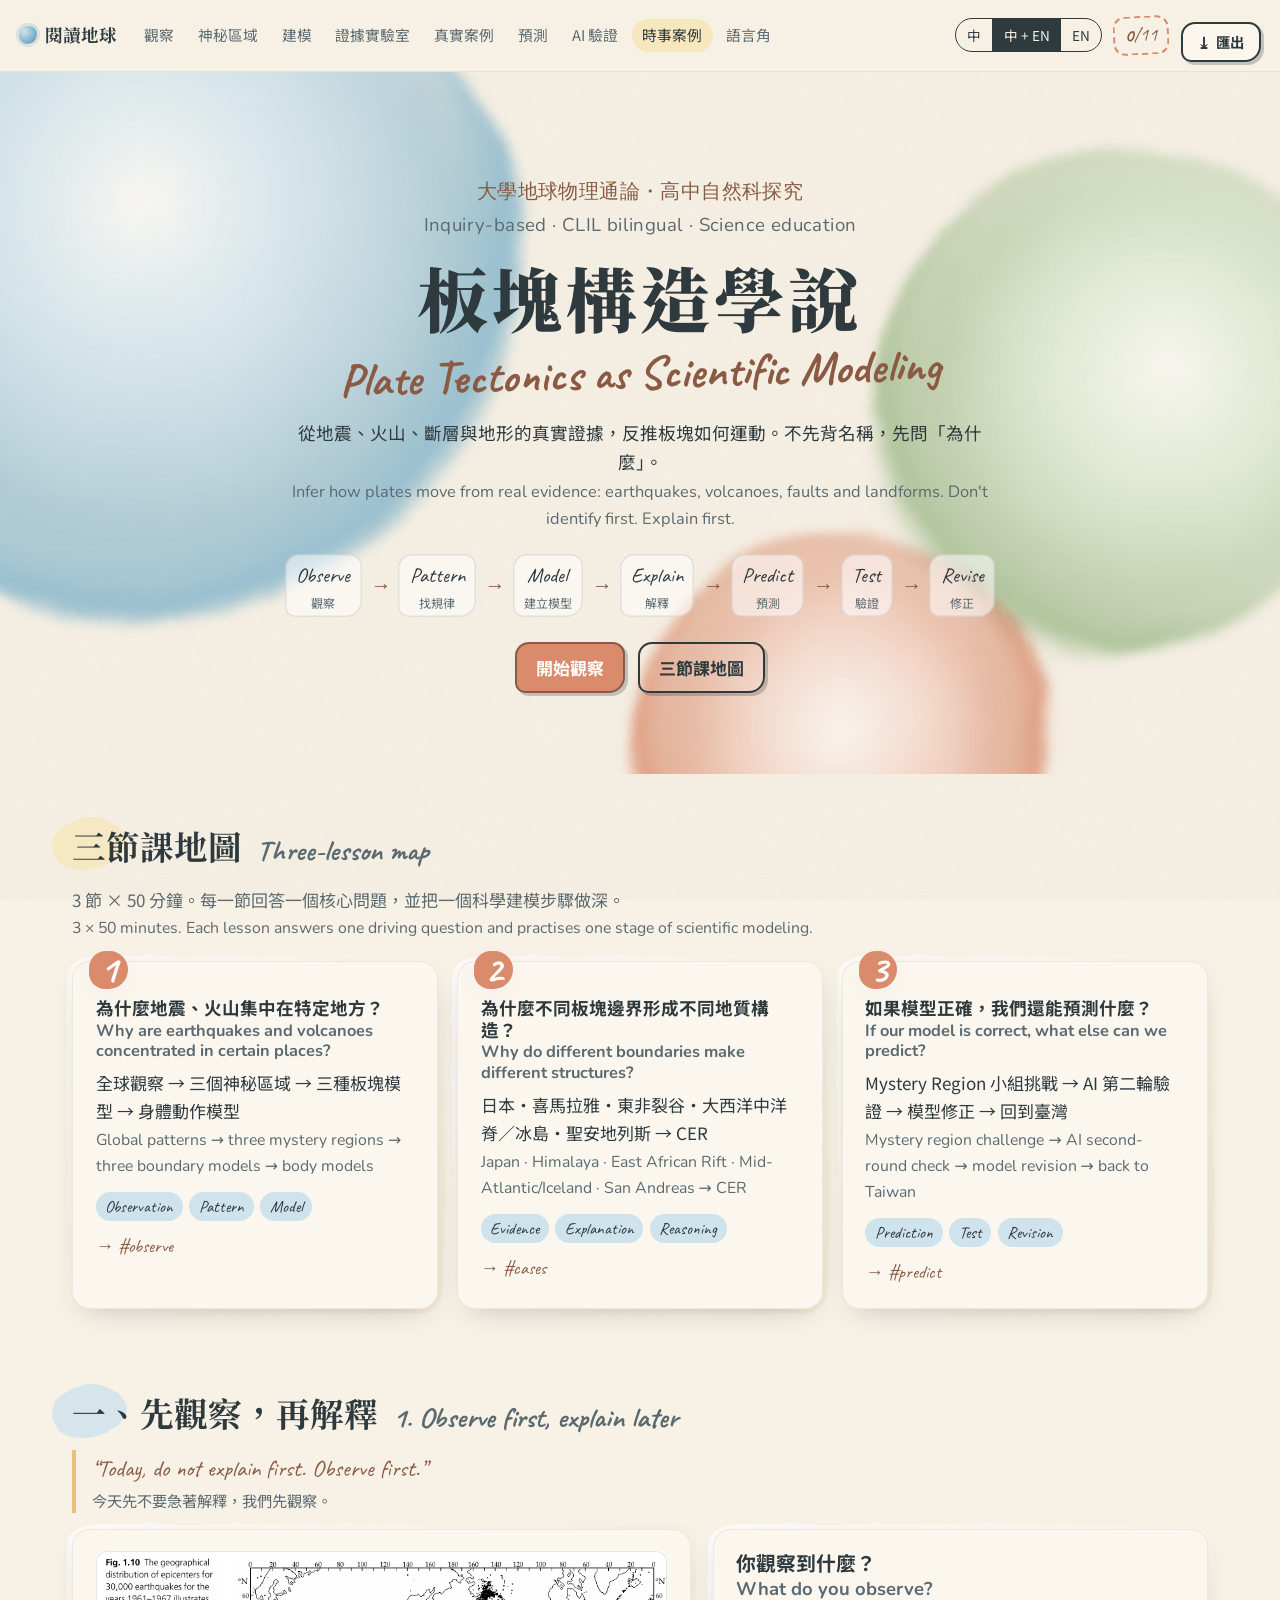
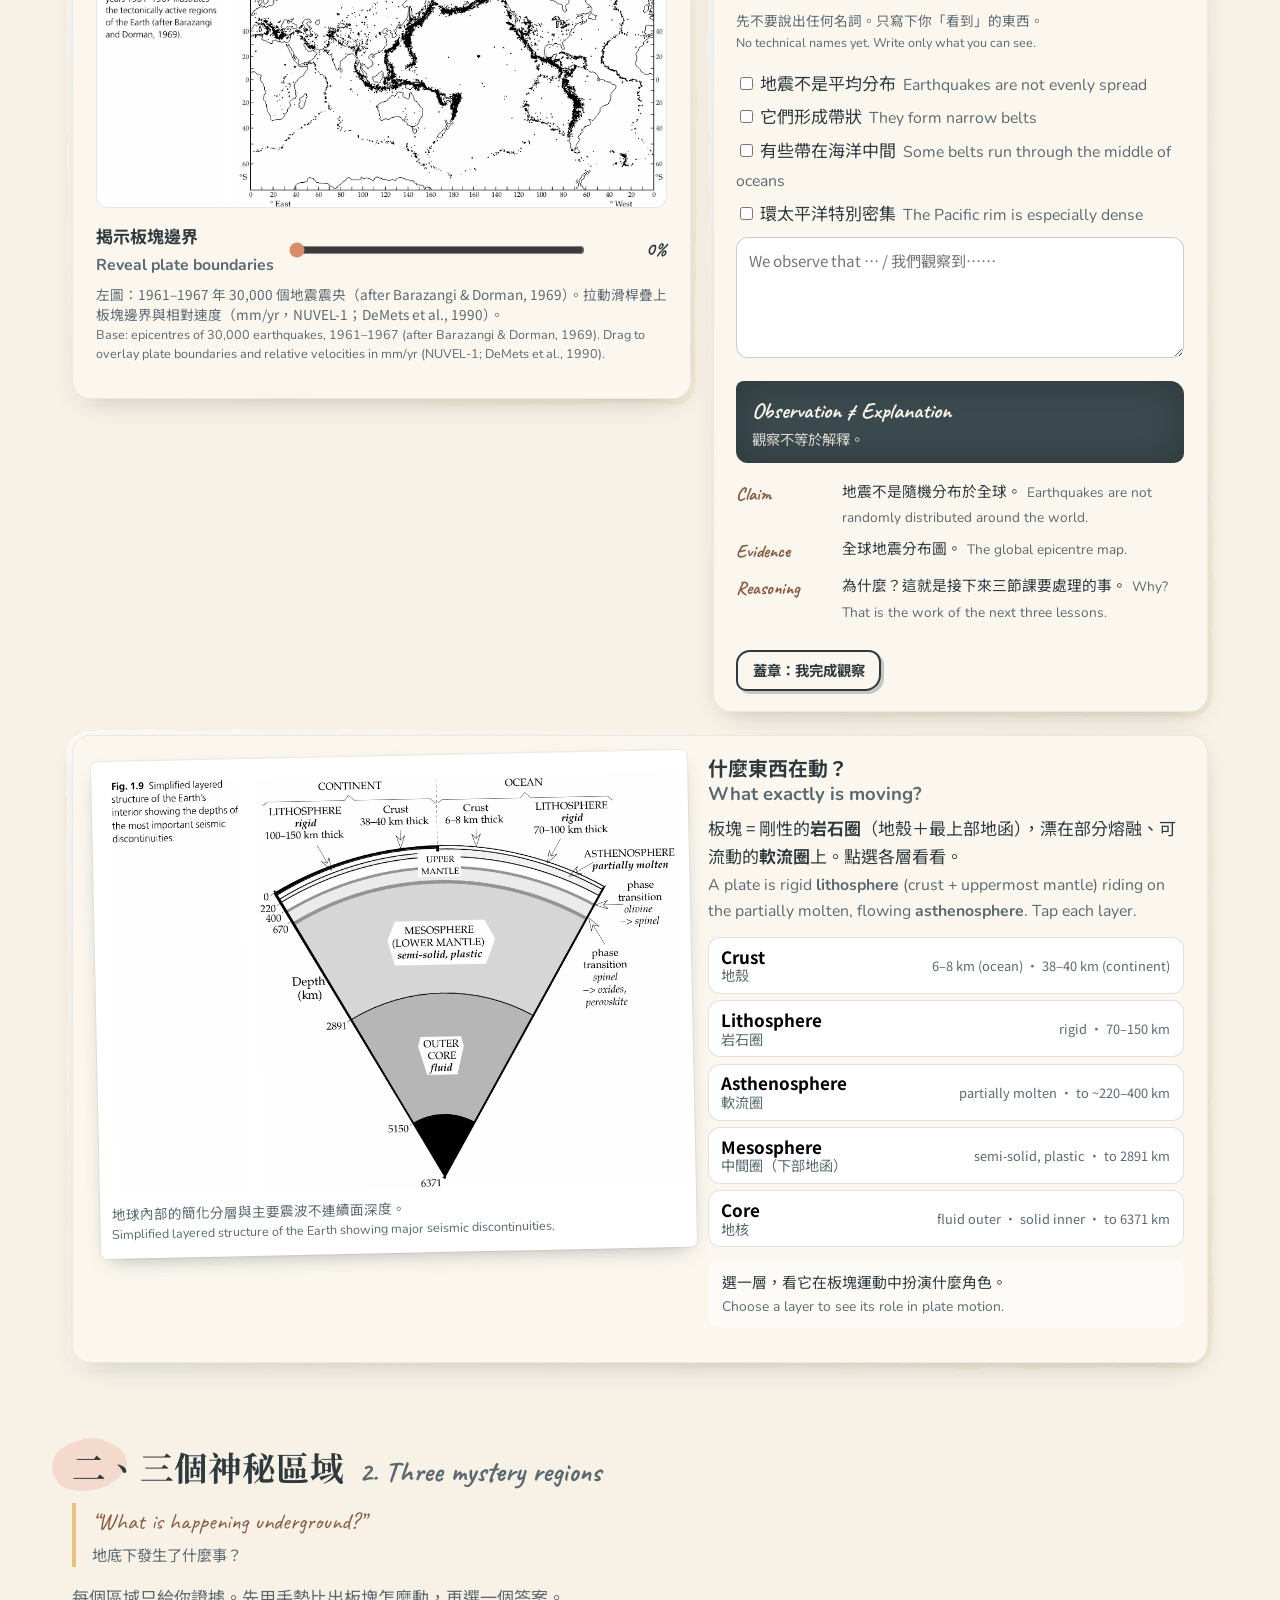
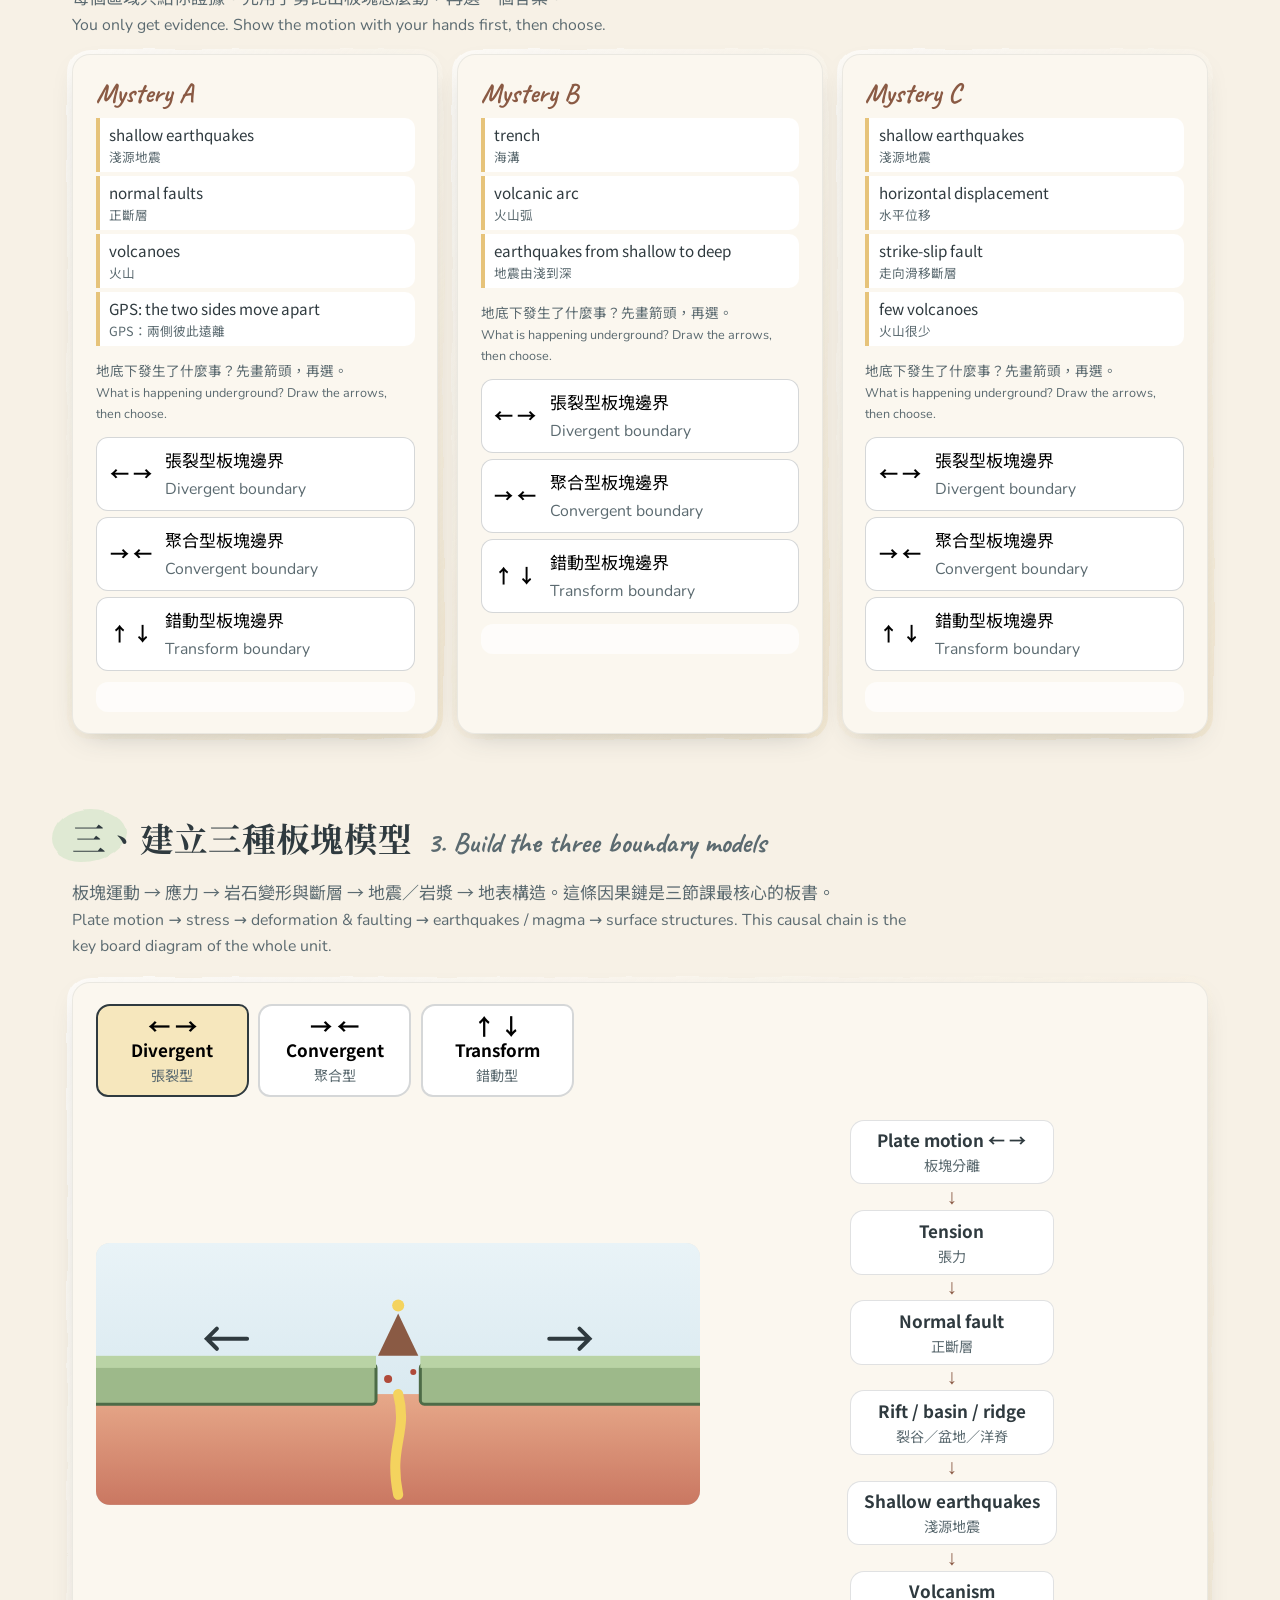
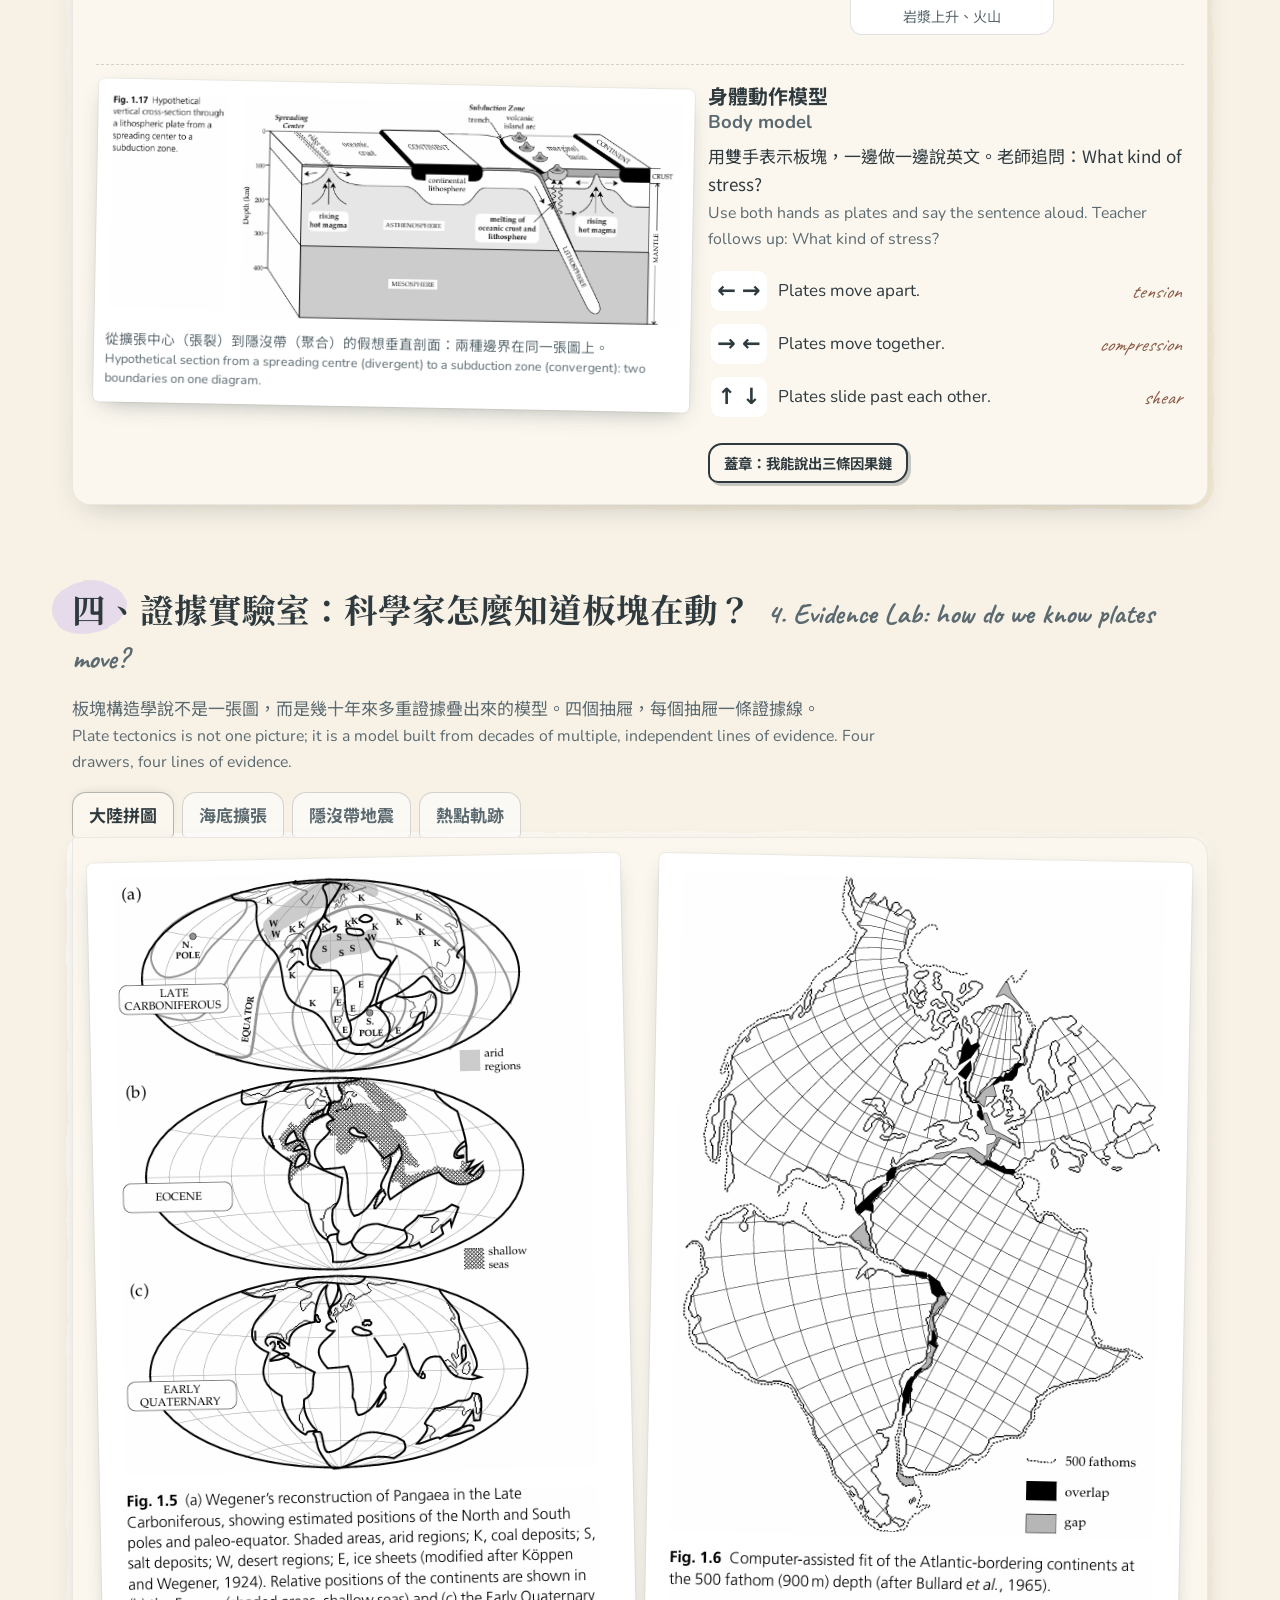
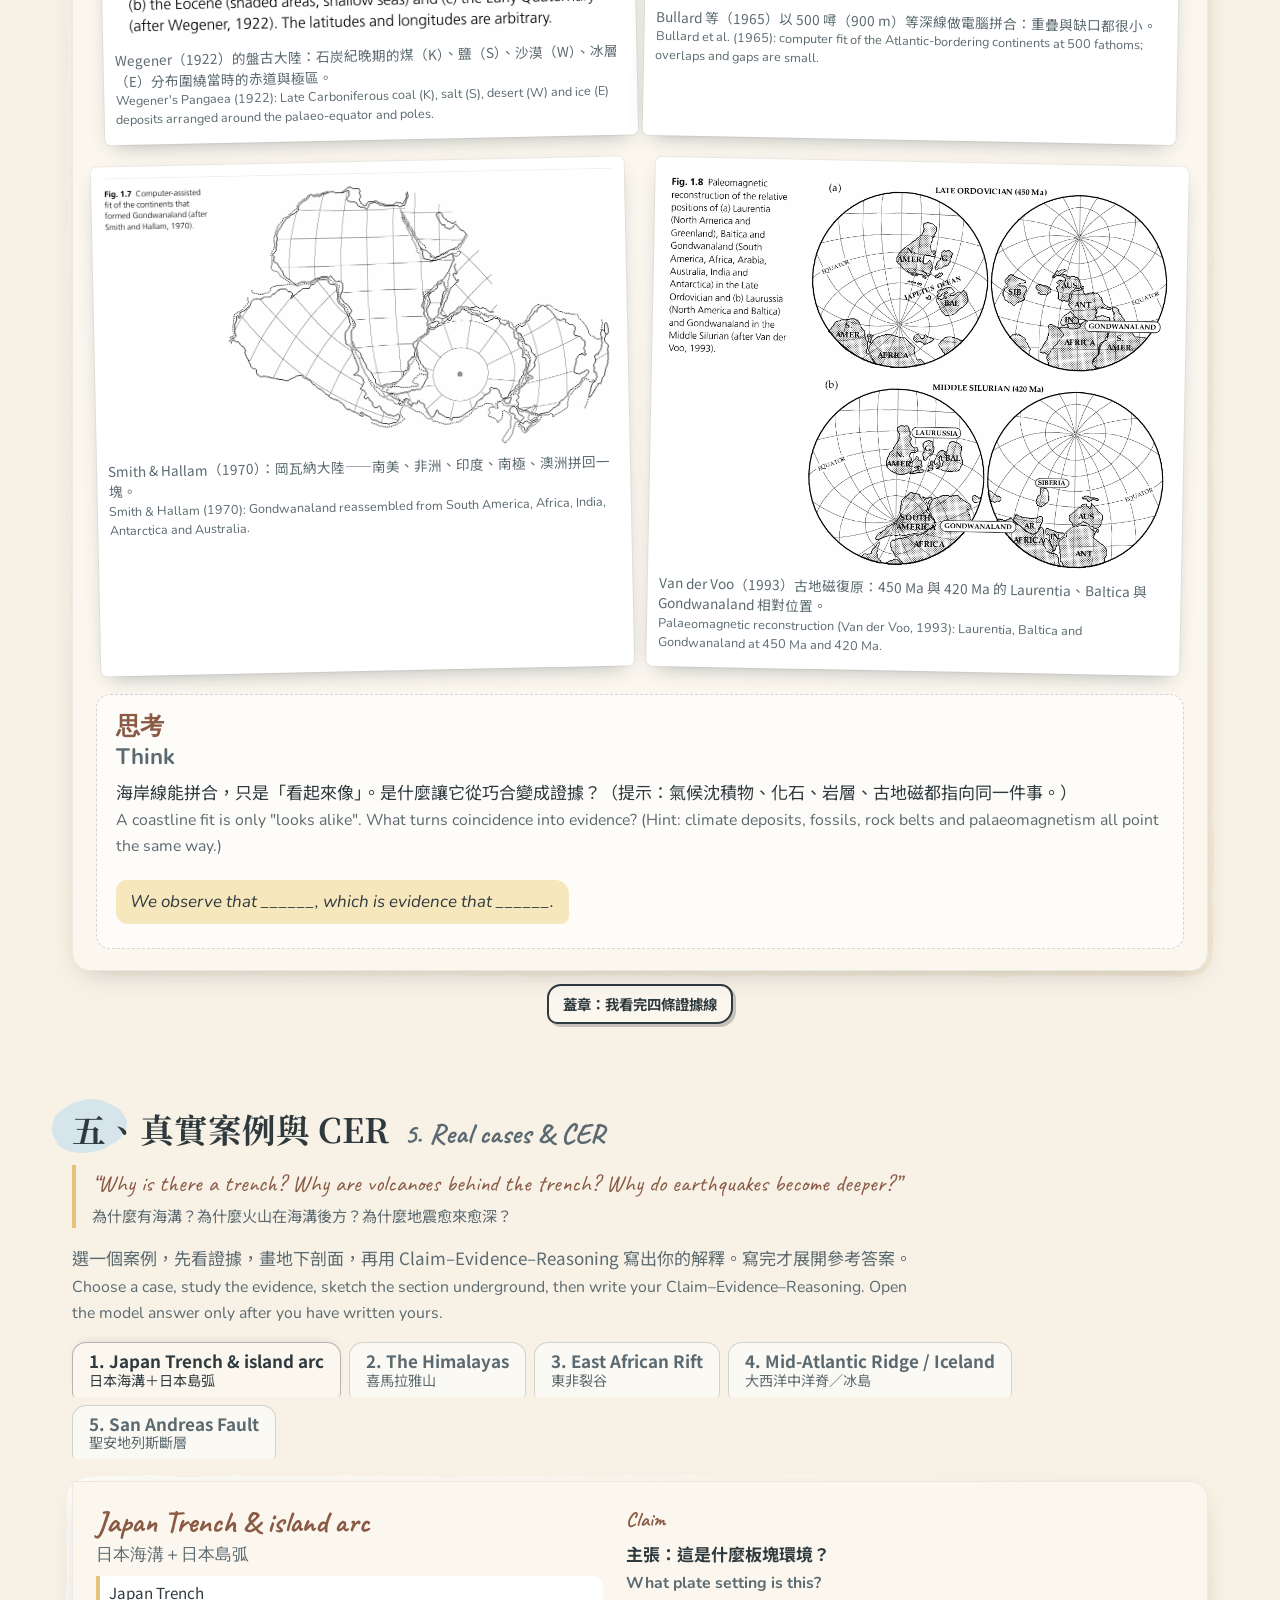
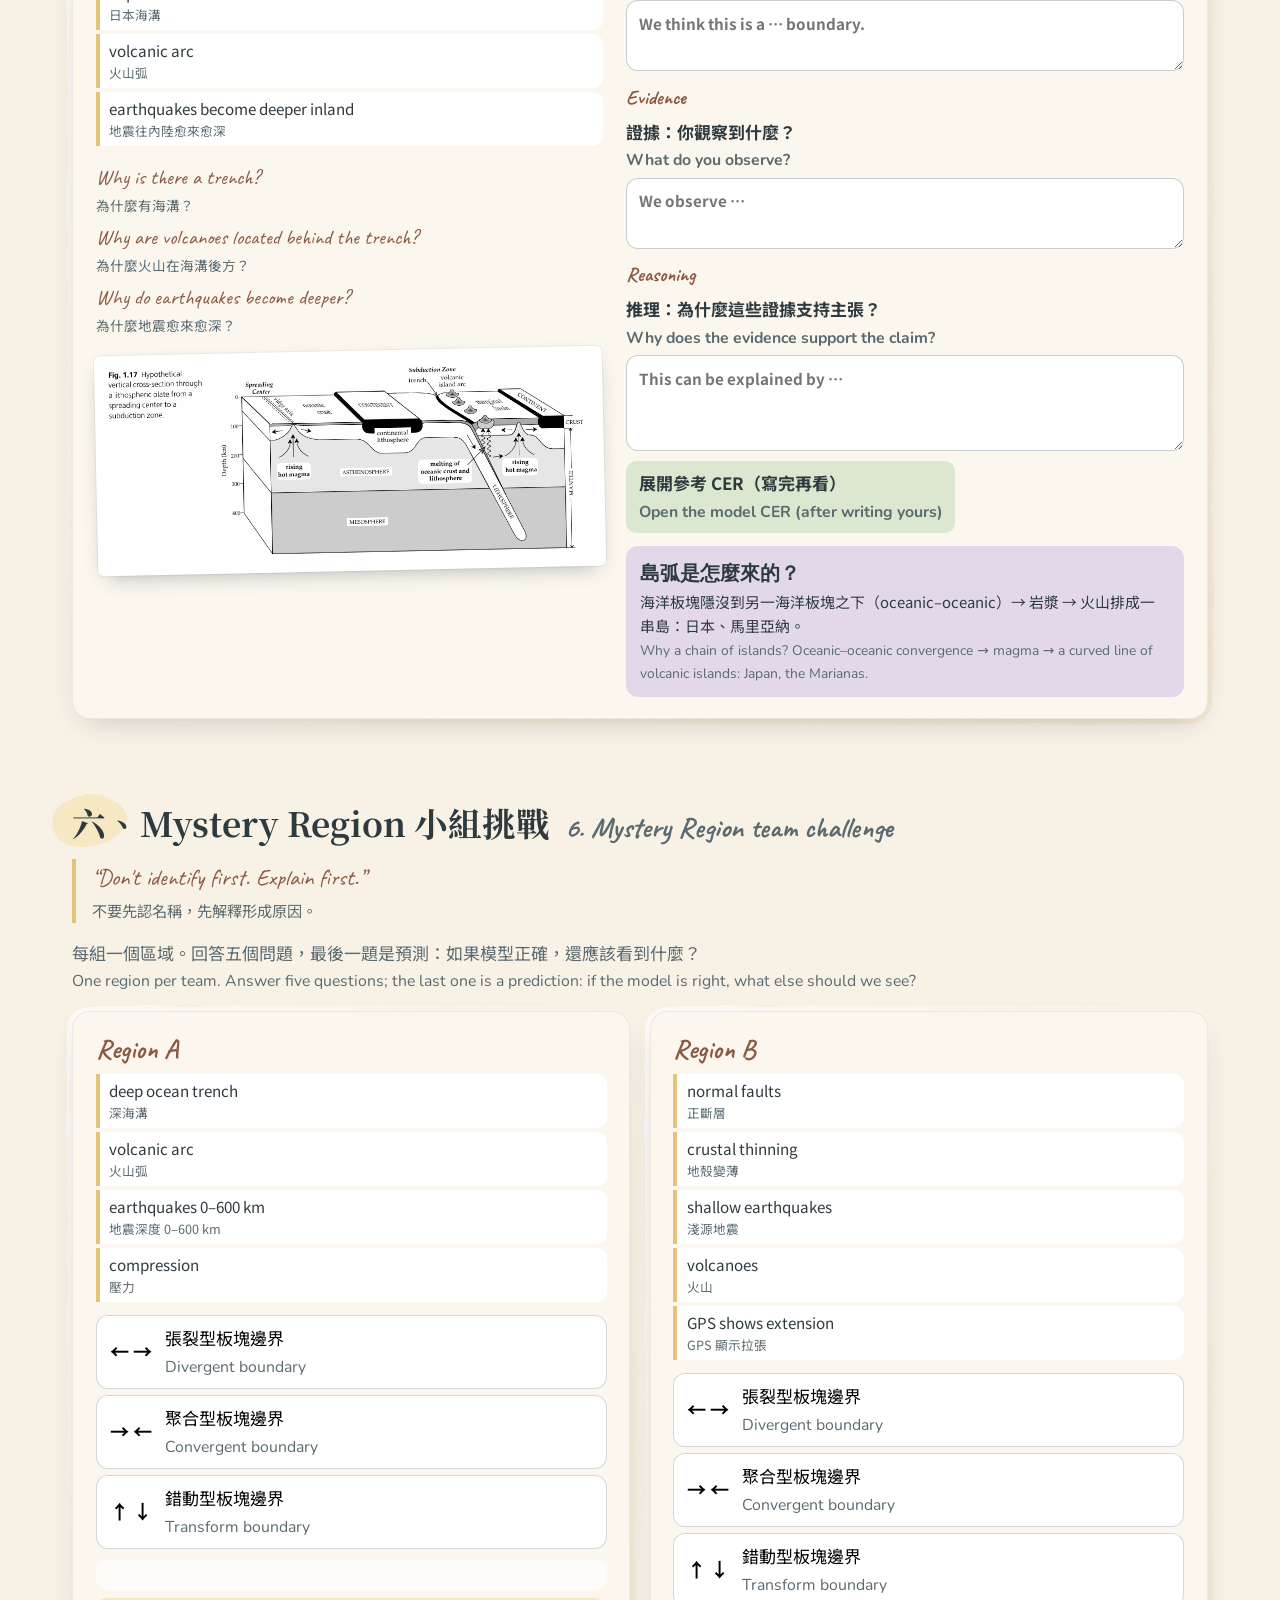
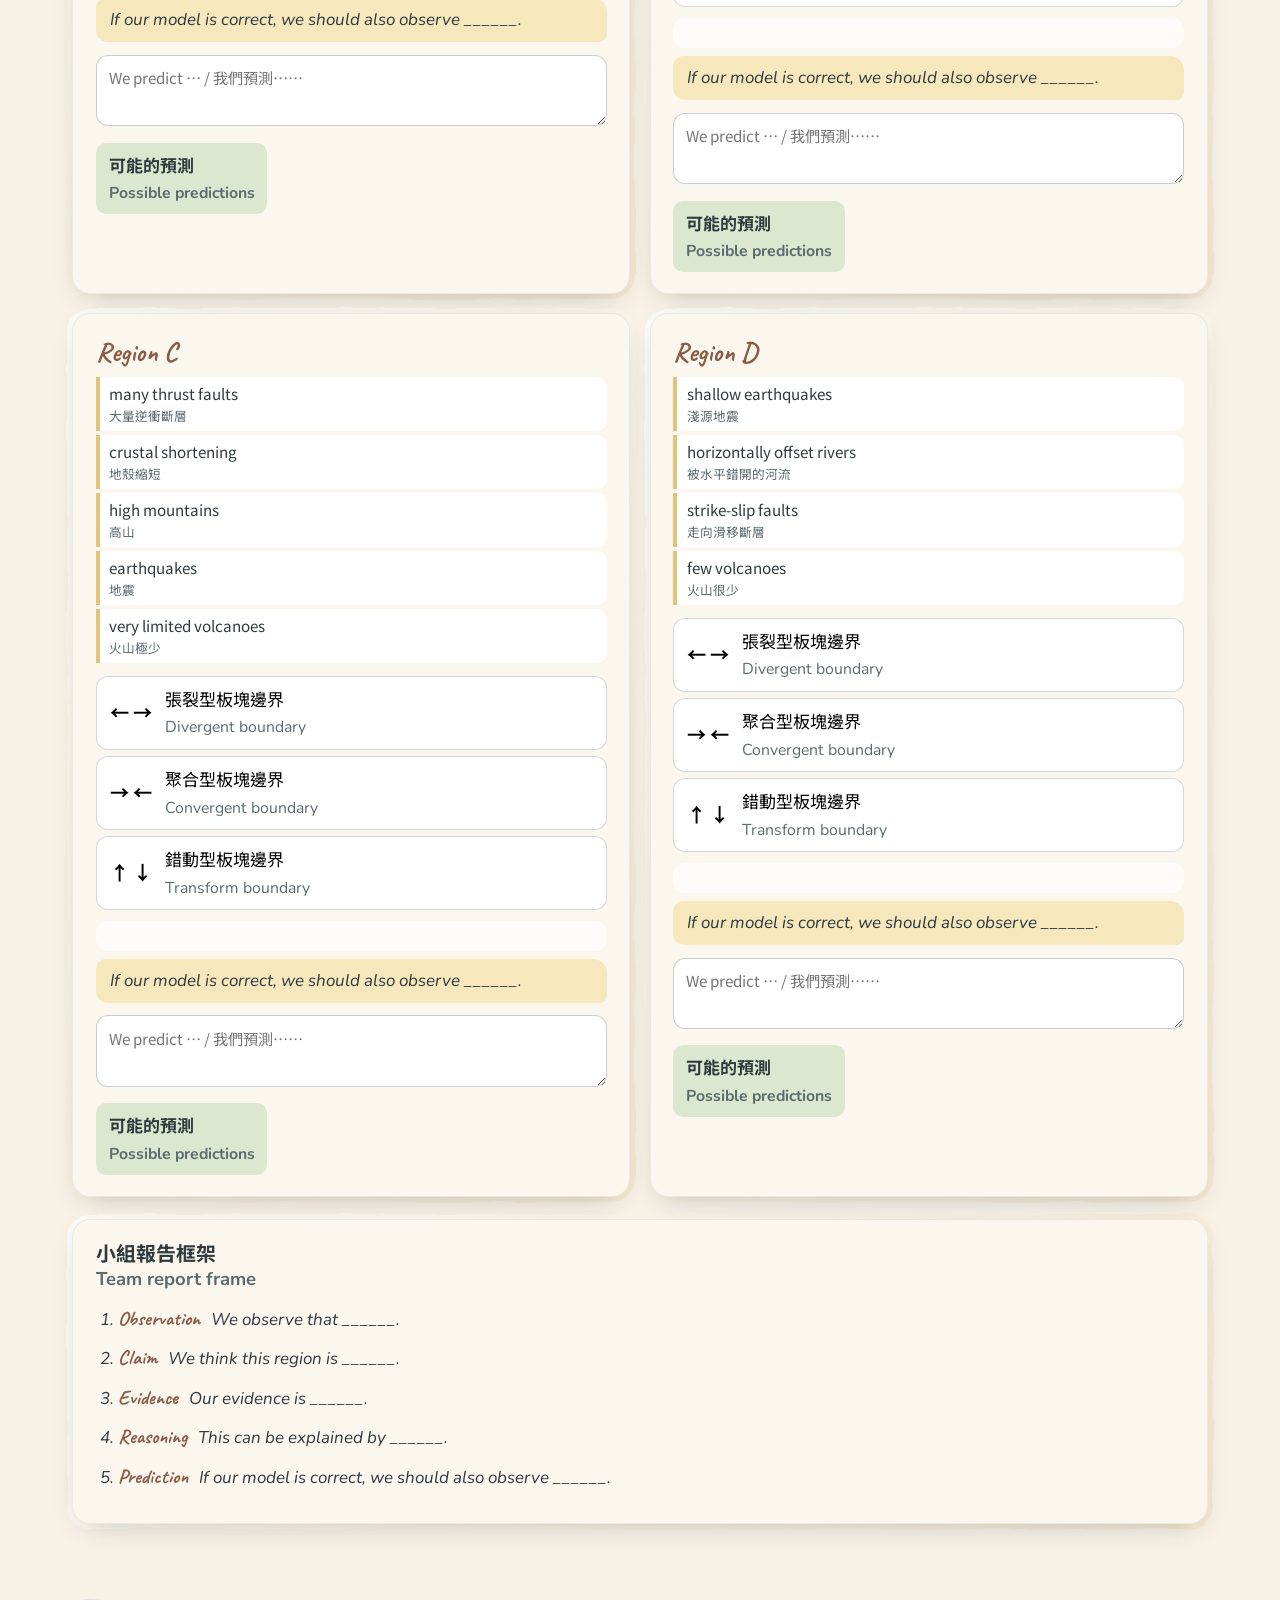
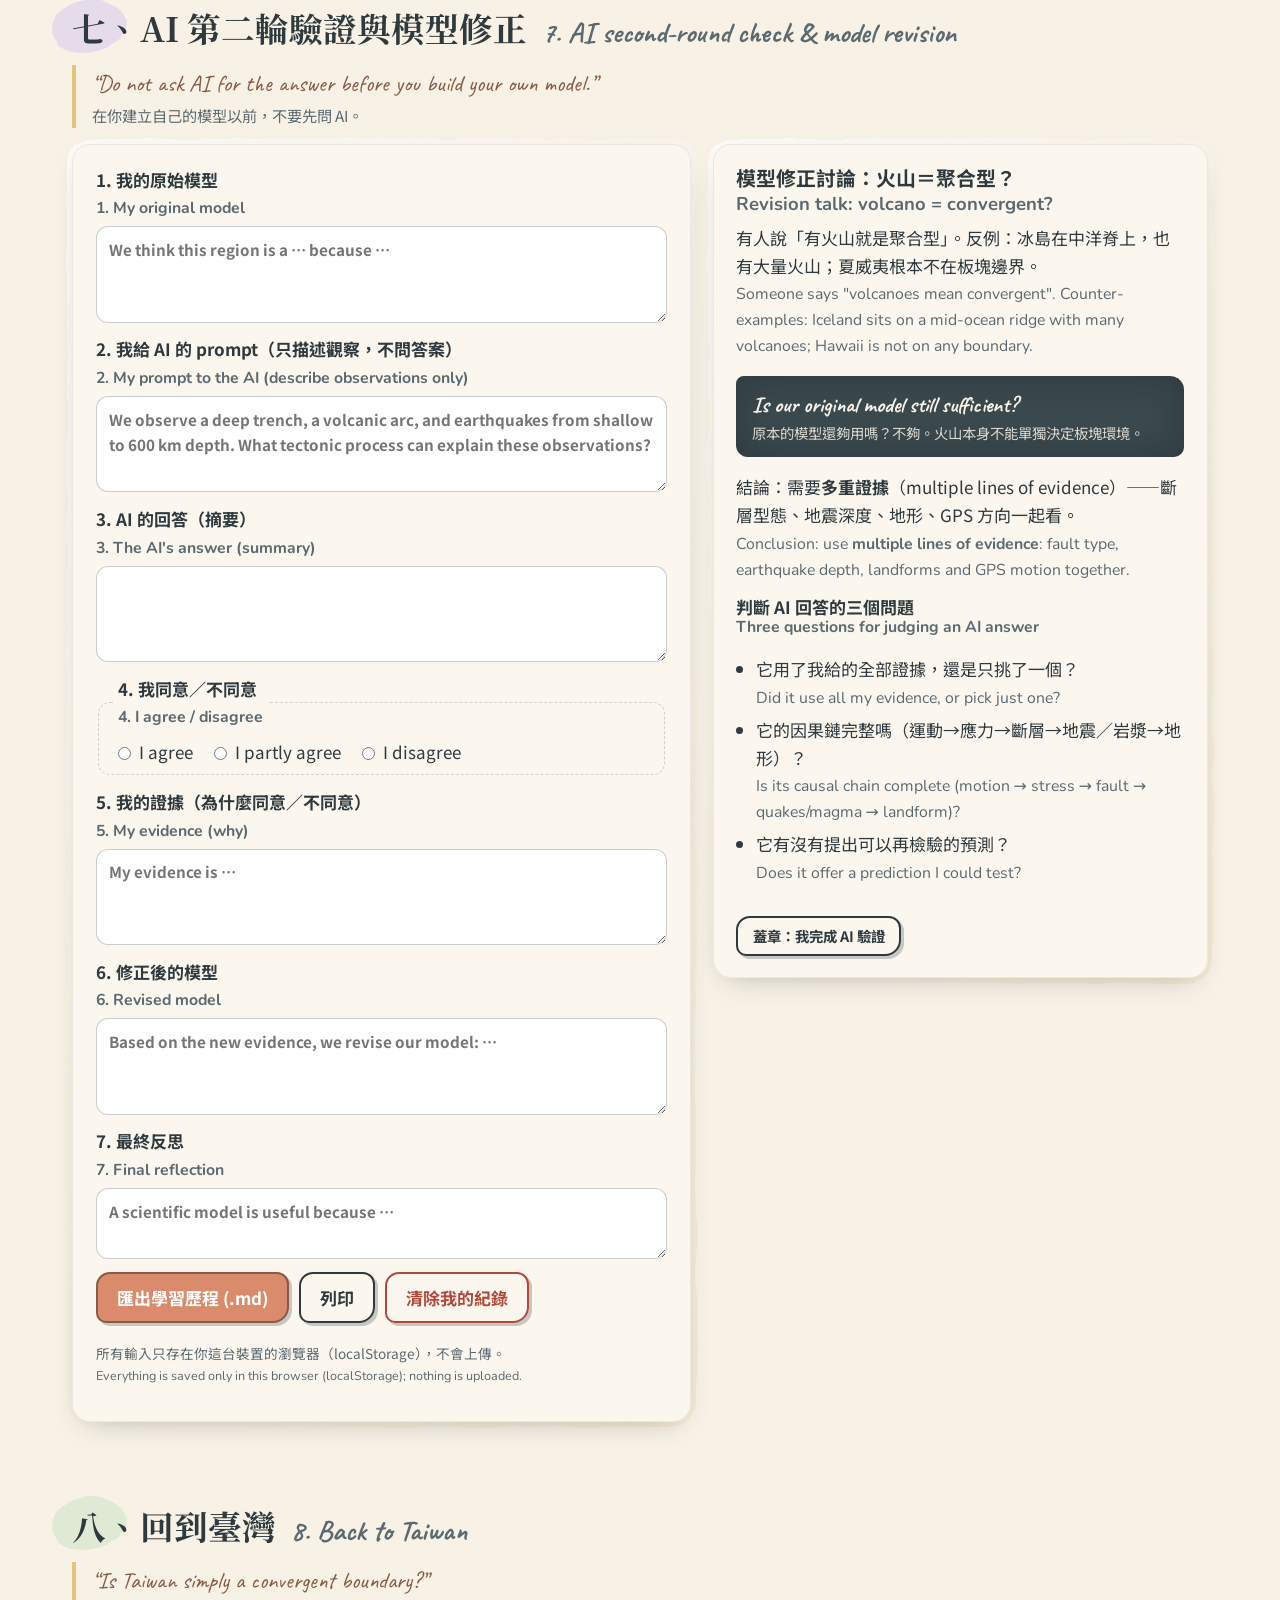
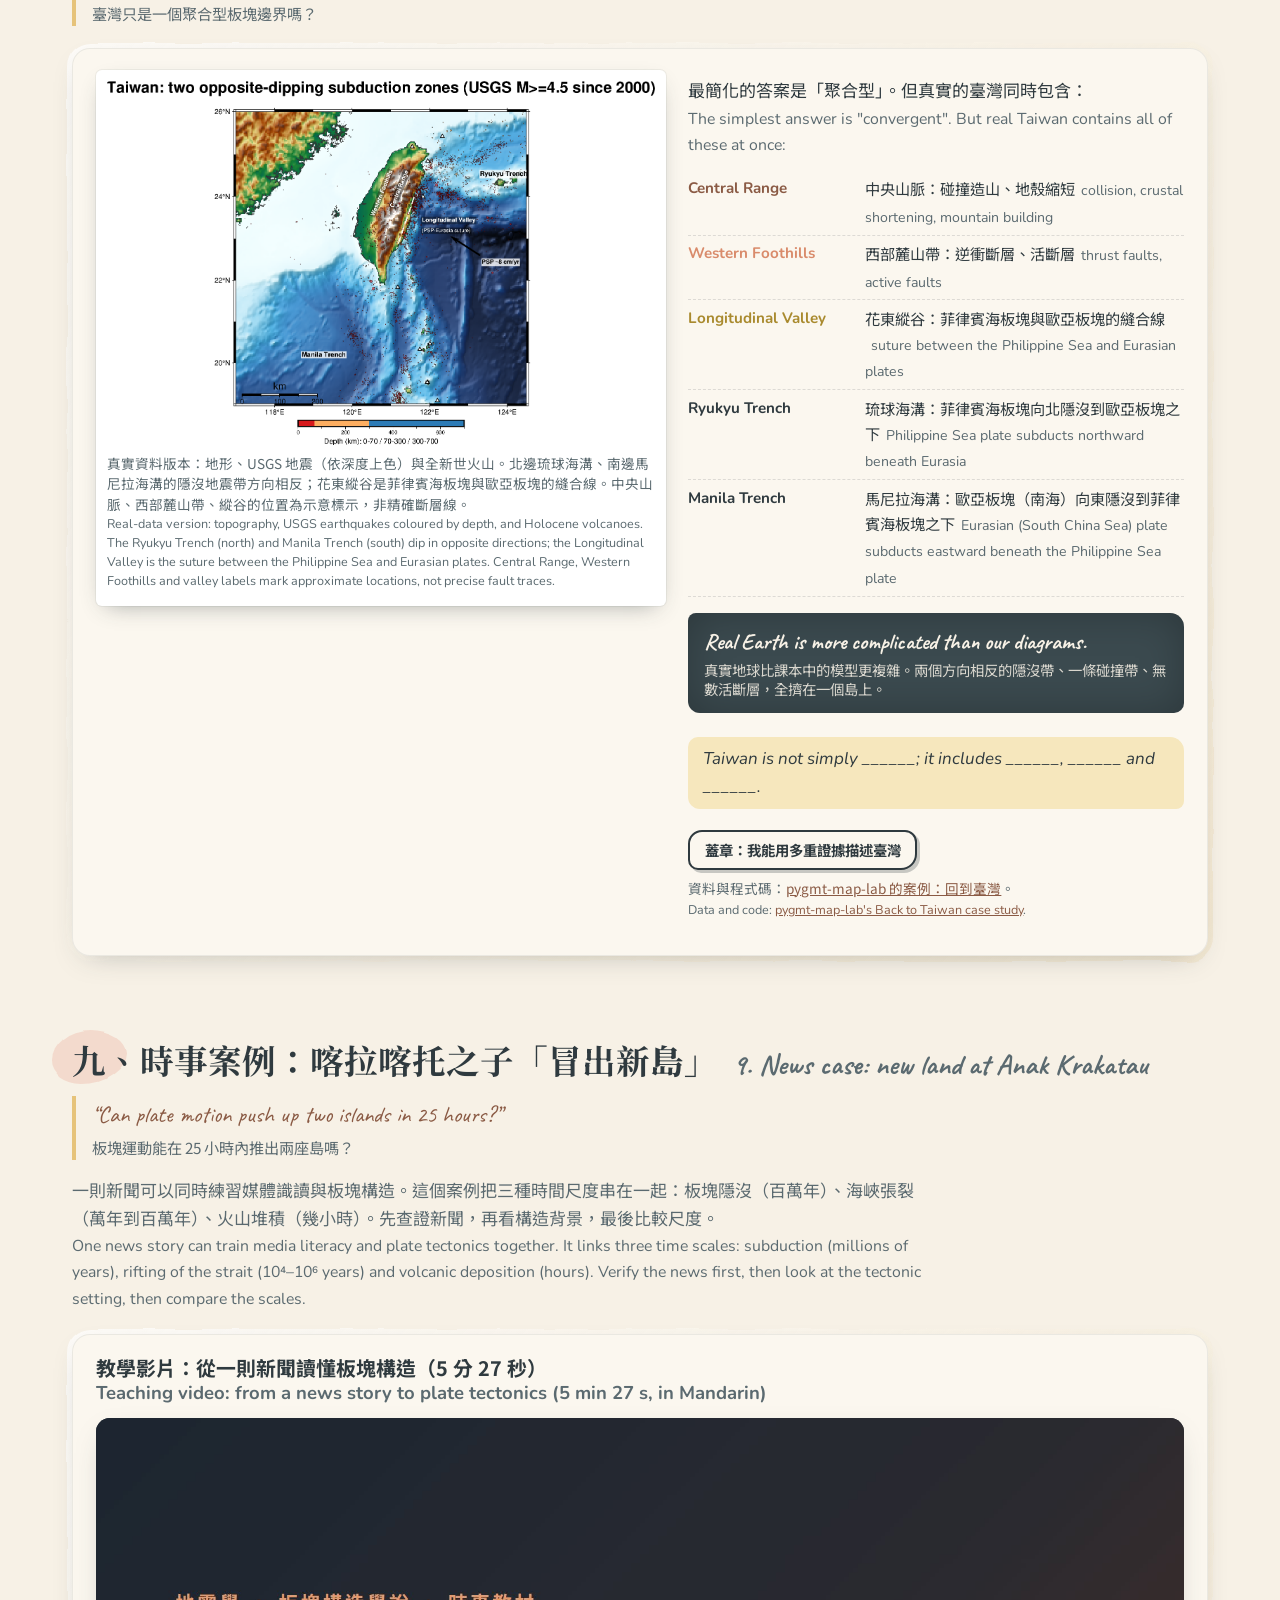
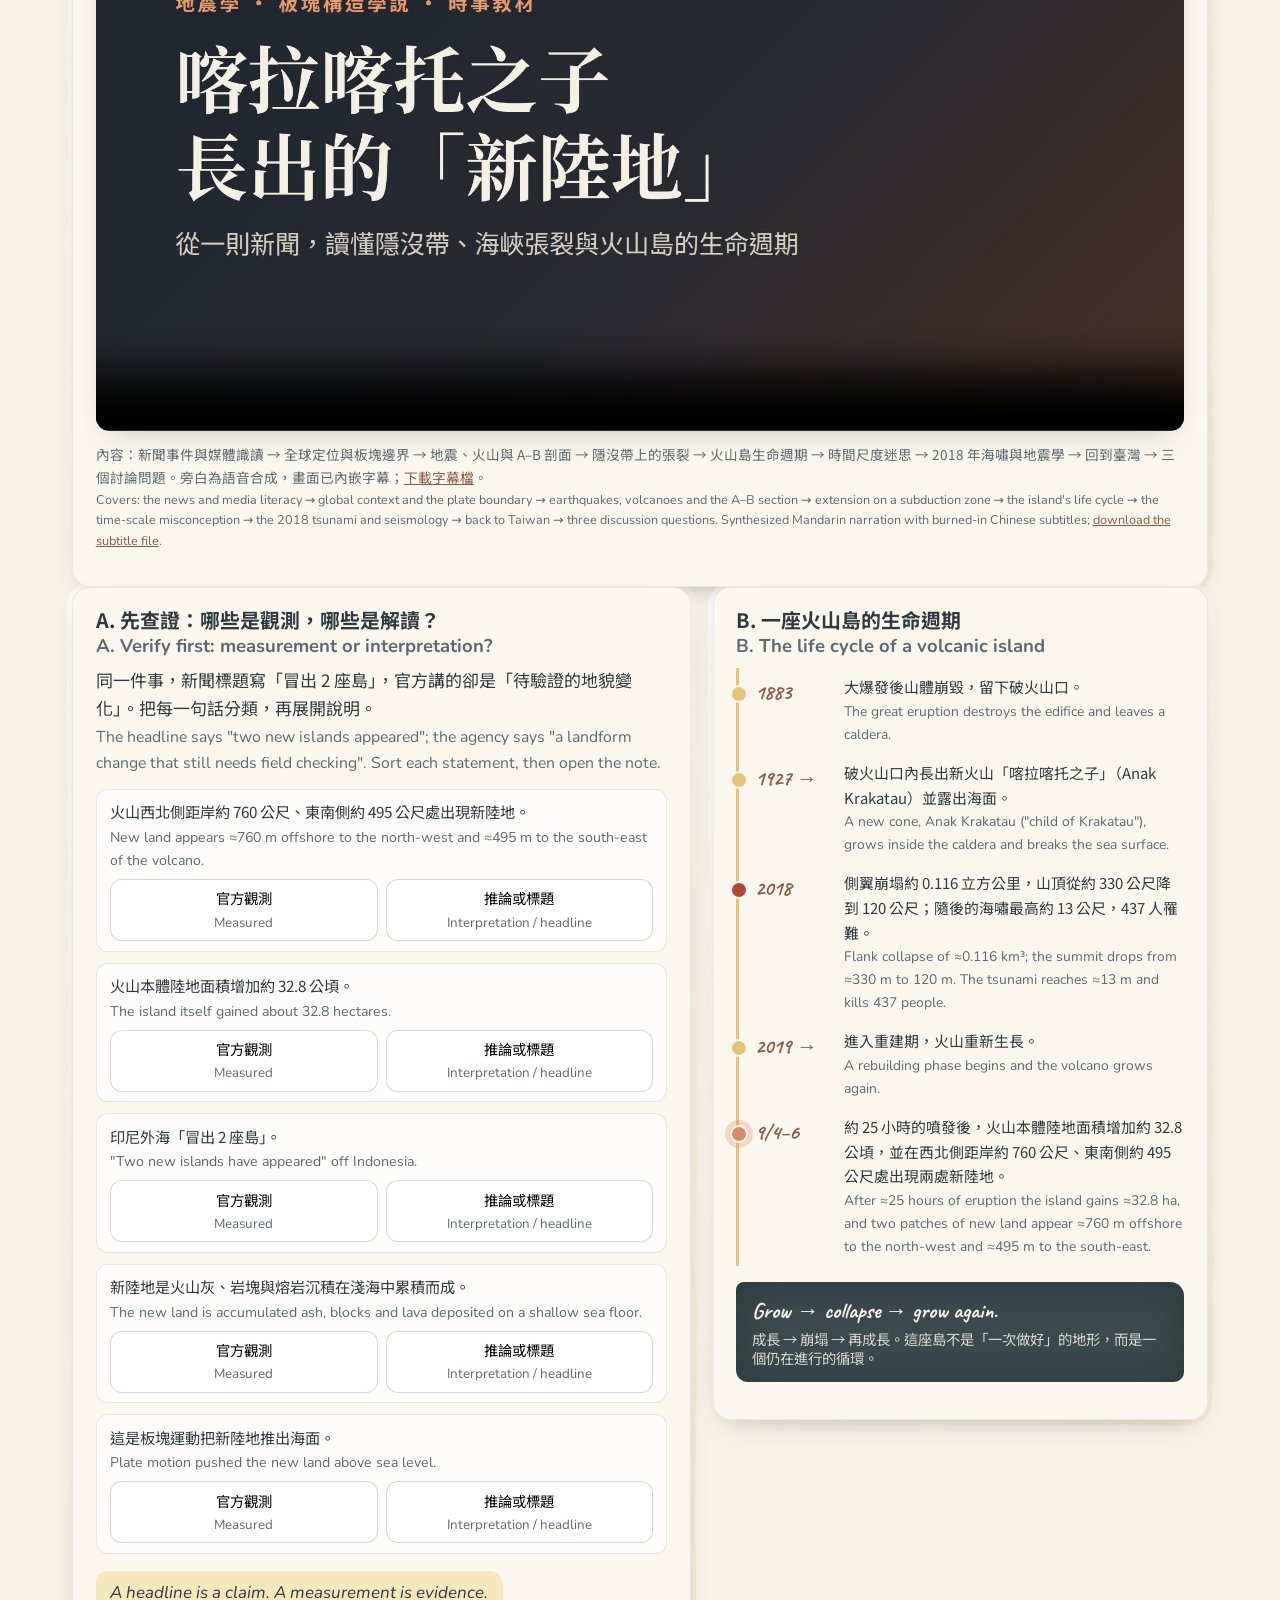
==== index.html @ f9a382d6 "Add a Mandarin teaching video to the Krakatau news case A 5.5-minute narrated walkthrough of the cas" ====
<!DOCTYPE html>
<html lang="zh-Hant">
<head>
<meta charset="utf-8">
<meta name="viewport" content="width=device-width, initial-scale=1">
<title>閱讀地球 Reading the Earth｜板塊構造探究 Plate Tectonics Inquiry</title>
<meta name="description" content="水彩風、探究式、CLIL 雙語的板塊構造學說互動教材：從地震、火山、斷層與地形證據推論板塊運動。">
<link rel="preconnect" href="https://fonts.googleapis.com">
<link rel="preconnect" href="https://fonts.gstatic.com" crossorigin>
<link href="https://fonts.googleapis.com/css2?family=Caveat:wght@500;700&family=Nunito:ital,wght@0,400;0,600;0,800;1,400&family=Noto+Sans+TC:wght@400;500;700&family=Noto+Serif+TC:wght@600;900&display=swap" rel="stylesheet">
<link rel="stylesheet" href="assets/style.css?v=4">
</head>
<body class="mode-both">

<svg width="0" height="0" style="position:absolute" aria-hidden="true">
  <defs>
    <filter id="wobble" x="-10%" y="-10%" width="120%" height="120%">
      <feTurbulence type="fractalNoise" baseFrequency="0.012" numOctaves="3" seed="7" result="noise"/>
      <feDisplacementMap in="SourceGraphic" in2="noise" scale="14" xChannelSelector="R" yChannelSelector="G"/>
    </filter>
    <filter id="wobble-soft" x="-10%" y="-10%" width="120%" height="120%">
      <feTurbulence type="fractalNoise" baseFrequency="0.02" numOctaves="2" seed="3" result="noise"/>
      <feDisplacementMap in="SourceGraphic" in2="noise" scale="6" xChannelSelector="R" yChannelSelector="G"/>
    </filter>
    <filter id="paper-edge">
      <feTurbulence type="fractalNoise" baseFrequency="0.04" numOctaves="4" seed="11" result="noise"/>
      <feDisplacementMap in="SourceGraphic" in2="noise" scale="5"/>
    </filter>
  </defs>
</svg>

<header class="topbar">
  <a class="brand" href="#top">
    <span class="brand-dot"></span>
    <span class="bi"><span class="zh">閱讀地球</span><span class="en">Reading the Earth</span></span>
  </a>
  <nav class="topnav" aria-label="sections">
    <a href="#observe"><span class="bi"><span class="zh">觀察</span><span class="en">Observe</span></span></a>
    <a href="#mysteries"><span class="bi"><span class="zh">神秘區域</span><span class="en">Mysteries</span></span></a>
    <a href="#model"><span class="bi"><span class="zh">建模</span><span class="en">Model</span></span></a>
    <a href="#evidence"><span class="bi"><span class="zh">證據實驗室</span><span class="en">Evidence Lab</span></span></a>
    <a href="#cases"><span class="bi"><span class="zh">真實案例</span><span class="en">Cases</span></span></a>
    <a href="#predict"><span class="bi"><span class="zh">預測</span><span class="en">Predict</span></span></a>
    <a href="#ai"><span class="bi"><span class="zh">AI 驗證</span><span class="en">AI Check</span></span></a>
    <a href="#krakatau"><span class="bi"><span class="zh">時事案例</span><span class="en">News case</span></span></a>
    <a href="#language"><span class="bi"><span class="zh">語言角</span><span class="en">Language</span></span></a>
  </nav>
  <div class="tools">
    <div class="lang-toggle" role="group" aria-label="language">
      <button data-mode="zh" title="只顯示中文">中</button>
      <button data-mode="both" class="active" title="雙語 Bilingual">中 + EN</button>
      <button data-mode="en" title="English only">EN</button>
    </div>
    <div class="passport" title="探究護照 Inquiry passport">
      <span class="passport-count" id="passport-count">0</span>/<span id="passport-total">11</span>
    </div>
    <button type="button" class="btn small export-top" data-export title="匯出學習歷程 (.md) · Export portfolio">
      <span aria-hidden="true">⤓</span> <span class="bi"><span class="zh">匯出</span><span class="en">Export</span></span>
    </button>
  </div>
</header>

<main id="top">

<!-- ===================== HERO ===================== -->
<section class="hero">
  <div class="hero-wash wash-ocean"></div>
  <div class="hero-wash wash-moss"></div>
  <div class="hero-wash wash-terracotta"></div>
  <div class="hero-inner">
    <p class="eyebrow bi"><span class="zh">大學地球物理通論・高中自然科探究</span><span class="en">Inquiry-based · CLIL bilingual · Science education</span></p>
    <h1>
      <span class="zh-title">板塊構造學說</span>
      <span class="en-title">Plate Tectonics as Scientific Modeling</span>
    </h1>
    <p class="lead bi">
      <span class="zh">從地震、火山、斷層與地形的真實證據，反推板塊如何運動。不先背名稱，先問「為什麼」。</span>
      <span class="en">Infer how plates move from real evidence: earthquakes, volcanoes, faults and landforms. Don't identify first. Explain first.</span>
    </p>
    <div class="flow">
      <span>Observe<small>觀察</small></span><i>→</i>
      <span>Pattern<small>找規律</small></span><i>→</i>
      <span>Model<small>建立模型</small></span><i>→</i>
      <span>Explain<small>解釋</small></span><i>→</i>
      <span>Predict<small>預測</small></span><i>→</i>
      <span>Test<small>驗證</small></span><i>→</i>
      <span>Revise<small>修正</small></span>
    </div>
    <div class="hero-actions">
      <a class="btn primary" href="#observe"><span class="bi"><span class="zh">開始觀察</span><span class="en">Start observing</span></span></a>
      <a class="btn ghost" href="#lessons"><span class="bi"><span class="zh">三節課地圖</span><span class="en">Lesson map</span></span></a>
    </div>
  </div>
</section>

<!-- ===================== LESSON MAP ===================== -->
<section id="lessons" class="section">
  <h2 class="sec-title"><span class="blob blob-ochre"></span><span class="bi"><span class="zh">三節課地圖</span><span class="en">Three-lesson map</span></span></h2>
  <p class="bi sub">
    <span class="zh">3 節 × 50 分鐘。每一節回答一個核心問題，並把一個科學建模步驟做深。</span>
    <span class="en">3 × 50 minutes. Each lesson answers one driving question and practises one stage of scientific modeling.</span>
  </p>
  <div class="lesson-grid">
    <article class="card lesson">
      <span class="lesson-num">1</span>
      <h3 class="bi"><span class="zh">為什麼地震、火山集中在特定地方？</span><span class="en">Why are earthquakes and volcanoes concentrated in certain places?</span></h3>
      <p class="bi"><span class="zh">全球觀察 → 三個神秘區域 → 三種板塊模型 → 身體動作模型</span><span class="en">Global patterns → three mystery regions → three boundary models → body models</span></p>
      <div class="tags"><span>Observation</span><span>Pattern</span><span>Model</span></div>
      <a class="jump" href="#observe">→ #observe</a>
    </article>
    <article class="card lesson">
      <span class="lesson-num">2</span>
      <h3 class="bi"><span class="zh">為什麼不同板塊邊界形成不同地質構造？</span><span class="en">Why do different boundaries make different structures?</span></h3>
      <p class="bi"><span class="zh">日本・喜馬拉雅・東非裂谷・大西洋中洋脊／冰島・聖安地列斯 → CER</span><span class="en">Japan · Himalaya · East African Rift · Mid-Atlantic/Iceland · San Andreas → CER</span></p>
      <div class="tags"><span>Evidence</span><span>Explanation</span><span>Reasoning</span></div>
      <a class="jump" href="#cases">→ #cases</a>
    </article>
    <article class="card lesson">
      <span class="lesson-num">3</span>
      <h3 class="bi"><span class="zh">如果模型正確，我們還能預測什麼？</span><span class="en">If our model is correct, what else can we predict?</span></h3>
      <p class="bi"><span class="zh">Mystery Region 小組挑戰 → AI 第二輪驗證 → 模型修正 → 回到臺灣</span><span class="en">Mystery region challenge → AI second-round check → model revision → back to Taiwan</span></p>
      <div class="tags"><span>Prediction</span><span>Test</span><span>Revision</span></div>
      <a class="jump" href="#predict">→ #predict</a>
    </article>
  </div>
</section>

<!-- ===================== 1. OBSERVE ===================== -->
<section id="observe" class="section" data-passport="observe">
  <h2 class="sec-title"><span class="blob blob-ocean"></span><span class="bi"><span class="zh">一、先觀察，再解釋</span><span class="en">1. Observe first, explain later</span></span></h2>
  <p class="teacher-line">“Today, do not explain first. Observe first.”<span class="zh">今天先不要急著解釋，我們先觀察。</span></p>

  <div class="two-col">
    <div class="card reveal-card">
      <div class="reveal-stage">
        <img class="reveal-base" src="artifacts/01-seismicity.png" alt="全球 1961–1967 年三萬個地震震央分布圖 Global epicentre map 1961–1967">
        <img class="reveal-top" id="reveal-top" src="artifacts/02-plate-boundary.png" alt="主要與次要岩石圈板塊及相對速度 Lithospheric plates and relative velocities" style="opacity:0">
      </div>
      <label class="slider-row">
        <span class="bi"><span class="zh">揭示板塊邊界</span><span class="en">Reveal plate boundaries</span></span>
        <input type="range" id="reveal-range" min="0" max="100" value="0">
        <output id="reveal-out">0%</output>
      </label>
      <p class="caption bi">
        <span class="zh">左圖：1961–1967 年 30,000 個地震震央（after Barazangi &amp; Dorman, 1969）。拉動滑桿疊上板塊邊界與相對速度（mm/yr，NUVEL-1；DeMets et al., 1990）。</span>
        <span class="en">Base: epicentres of 30,000 earthquakes, 1961–1967 (after Barazangi &amp; Dorman, 1969). Drag to overlay plate boundaries and relative velocities in mm/yr (NUVEL-1; DeMets et al., 1990).</span>
      </p>
    </div>

    <div class="card notes-card">
      <h3 class="bi"><span class="zh">你觀察到什麼？</span><span class="en">What do you observe?</span></h3>
      <p class="hint bi"><span class="zh">先不要說出任何名詞。只寫下你「看到」的東西。</span><span class="en">No technical names yet. Write only what you can see.</span></p>
      <ul class="check-list" id="observe-checks">
        <li><label><input type="checkbox"> <span class="bi"><span class="zh">地震不是平均分布</span><span class="en">Earthquakes are not evenly spread</span></span></label></li>
        <li><label><input type="checkbox"> <span class="bi"><span class="zh">它們形成帶狀</span><span class="en">They form narrow belts</span></span></label></li>
        <li><label><input type="checkbox"> <span class="bi"><span class="zh">有些帶在海洋中間</span><span class="en">Some belts run through the middle of oceans</span></span></label></li>
        <li><label><input type="checkbox"> <span class="bi"><span class="zh">環太平洋特別密集</span><span class="en">The Pacific rim is especially dense</span></span></label></li>
      </ul>
      <textarea id="observe-notes" rows="4" placeholder="We observe that … / 我們觀察到……"></textarea>
      <div class="board">
        <strong>Observation ≠ Explanation</strong>
        <span class="zh">觀察不等於解釋。</span>
      </div>
      <div class="cer-mini">
        <div><b>Claim</b><span class="bi"><span class="zh">地震不是隨機分布於全球。</span><span class="en">Earthquakes are not randomly distributed around the world.</span></span></div>
        <div><b>Evidence</b><span class="bi"><span class="zh">全球地震分布圖。</span><span class="en">The global epicentre map.</span></span></div>
        <div><b>Reasoning</b><span class="bi"><span class="zh">為什麼？這就是接下來三節課要處理的事。</span><span class="en">Why? That is the work of the next three lessons.</span></span></div>
      </div>
      <button class="btn small stamp-btn" data-stamp="observe"><span class="bi"><span class="zh">蓋章：我完成觀察</span><span class="en">Stamp: observation done</span></span></button>
    </div>
  </div>

  <div class="card wide earth-card">
    <div class="two-col tight">
      <figure class="polaroid tilt-l">
        <img src="artifacts/15-earth-structure.png" alt="地球內部分層構造 Layered structure of the Earth">
        <figcaption class="bi"><span class="zh">地球內部的簡化分層與主要震波不連續面深度。</span><span class="en">Simplified layered structure of the Earth showing major seismic discontinuities.</span></figcaption>
      </figure>
      <div>
        <h3 class="bi"><span class="zh">什麼東西在動？</span><span class="en">What exactly is moving?</span></h3>
        <p class="bi"><span class="zh">板塊 = 剛性的<b>岩石圈</b>（地殼＋最上部地函），漂在部分熔融、可流動的<b>軟流圈</b>上。點選各層看看。</span><span class="en">A plate is rigid <b>lithosphere</b> (crust + uppermost mantle) riding on the partially molten, flowing <b>asthenosphere</b>. Tap each layer.</span></p>
        <div class="layers" id="layers">
          <button class="layer" data-key="crust"><span>Crust<small>地殼</small></span><em>6–8 km (ocean) · 38–40 km (continent)</em></button>
          <button class="layer" data-key="litho"><span>Lithosphere<small>岩石圈</small></span><em>rigid · 70–150 km</em></button>
          <button class="layer" data-key="asth"><span>Asthenosphere<small>軟流圈</small></span><em>partially molten · to ~220–400 km</em></button>
          <button class="layer" data-key="meso"><span>Mesosphere<small>中間圈（下部地函）</small></span><em>semi-solid, plastic · to 2891 km</em></button>
          <button class="layer" data-key="core"><span>Core<small>地核</small></span><em>fluid outer · solid inner · to 6371 km</em></button>
        </div>
        <p class="layer-info bi" id="layer-info"><span class="zh">選一層，看它在板塊運動中扮演什麼角色。</span><span class="en">Choose a layer to see its role in plate motion.</span></p>
      </div>
    </div>
  </div>
</section>

<!-- ===================== 2. MYSTERIES ===================== -->
<section id="mysteries" class="section" data-passport="mysteries">
  <h2 class="sec-title"><span class="blob blob-terracotta"></span><span class="bi"><span class="zh">二、三個神秘區域</span><span class="en">2. Three mystery regions</span></span></h2>
  <p class="teacher-line">“What is happening underground?”<span class="zh">地底下發生了什麼事？</span></p>
  <p class="bi sub"><span class="zh">每個區域只給你證據。先用手勢比出板塊怎麼動，再選一個答案。</span><span class="en">You only get evidence. Show the motion with your hands first, then choose.</span></p>
  <div class="mystery-grid" id="mystery-grid"></div>
</section>

<!-- ===================== 3. MODEL BUILDER ===================== -->
<section id="model" class="section" data-passport="model">
  <h2 class="sec-title"><span class="blob blob-moss"></span><span class="bi"><span class="zh">三、建立三種板塊模型</span><span class="en">3. Build the three boundary models</span></span></h2>
  <p class="bi sub"><span class="zh">板塊運動 → 應力 → 岩石變形與斷層 → 地震／岩漿 → 地表構造。這條因果鏈是三節課最核心的板書。</span><span class="en">Plate motion → stress → deformation &amp; faulting → earthquakes / magma → surface structures. This causal chain is the key board diagram of the whole unit.</span></p>

  <div class="card wide model-card">
    <div class="model-tabs" role="tablist">
      <button class="model-tab active" data-model="divergent"><b>← →</b> Divergent<small>張裂型</small></button>
      <button class="model-tab" data-model="convergent"><b>→ ←</b> Convergent<small>聚合型</small></button>
      <button class="model-tab" data-model="transform"><b>↑ ↓</b> Transform<small>錯動型</small></button>
    </div>
    <div class="model-body">
      <div class="plate-anim" id="plate-anim" data-model="divergent">
        <svg viewBox="0 0 600 260" aria-hidden="true">
          <defs>
            <linearGradient id="sky" x1="0" y1="0" x2="0" y2="1"><stop offset="0" stop-color="#e9f3f7"/><stop offset="1" stop-color="#cfe3ec"/></linearGradient>
            <linearGradient id="mantle" x1="0" y1="0" x2="0" y2="1"><stop offset="0" stop-color="#e8a17e"/><stop offset="1" stop-color="#c96b52"/></linearGradient>
          </defs>
          <rect width="600" height="260" fill="url(#sky)"/>
          <rect y="150" width="600" height="110" fill="url(#mantle)" opacity=".9"/>
          <g id="magma" class="magma"><path d="M300 250 C 290 200, 310 190, 300 150" stroke="#f4d35e" stroke-width="10" fill="none" stroke-linecap="round"/></g>
          <g id="plate-left" class="plate"><rect x="0" y="120" width="300" height="40" rx="4" fill="#9db98a" stroke="#4d6b47" stroke-width="3"/><rect x="0" y="112" width="300" height="12" fill="#b9d3a5"/></g>
          <g id="plate-right" class="plate"><rect x="300" y="120" width="300" height="40" rx="4" fill="#9db98a" stroke="#4d6b47" stroke-width="3"/><rect x="300" y="112" width="300" height="12" fill="#b9d3a5"/></g>
          <g id="volcano" class="volcano"><path d="M280 112 L300 70 L320 112 Z" fill="#8a5a44"/><circle cx="300" cy="62" r="6" fill="#f4d35e"/></g>
          <g id="quakes" class="quakes"><circle cx="290" cy="135" r="4"/><circle cx="315" cy="128" r="3"/><circle cx="330" cy="170" r="3"/><circle cx="350" cy="200" r="3"/></g>
          <g id="arrow-l" class="arrow"><path d="M150 95 L110 95 M120 85 L110 95 L120 105" stroke="#2f3a3f" stroke-width="4" fill="none" stroke-linecap="round"/></g>
          <g id="arrow-r" class="arrow"><path d="M450 95 L490 95 M480 85 L490 95 L480 105" stroke="#2f3a3f" stroke-width="4" fill="none" stroke-linecap="round"/></g>
        </svg>
      </div>
      <div class="chain" id="chain"></div>
    </div>
    <div class="model-foot two-col tight">
      <figure class="polaroid tilt-r">
        <img src="artifacts/06-plate_tectonic_model.png" alt="從擴張中心到隱沒帶的岩石圈剖面 Cross-section from spreading centre to subduction zone">
        <figcaption class="bi"><span class="zh">從擴張中心（張裂）到隱沒帶（聚合）的假想垂直剖面：兩種邊界在同一張圖上。</span><span class="en">Hypothetical section from a spreading centre (divergent) to a subduction zone (convergent): two boundaries on one diagram.</span></figcaption>
      </figure>
      <div class="body-model">
        <h3 class="bi"><span class="zh">身體動作模型</span><span class="en">Body model</span></h3>
        <p class="bi"><span class="zh">用雙手表示板塊，一邊做一邊說英文。老師追問：What kind of stress?</span><span class="en">Use both hands as plates and say the sentence aloud. Teacher follows up: What kind of stress?</span></p>
        <ul class="hands">
          <li><b>← →</b> Plates move apart. <em>tension</em></li>
          <li><b>→ ←</b> Plates move together. <em>compression</em></li>
          <li><b>↑ ↓</b> Plates slide past each other. <em>shear</em></li>
        </ul>
        <button class="btn small stamp-btn" data-stamp="model"><span class="bi"><span class="zh">蓋章：我能說出三條因果鏈</span><span class="en">Stamp: I can explain all three chains</span></span></button>
      </div>
    </div>
  </div>
</section>

<!-- ===================== 4. EVIDENCE LAB ===================== -->
<section id="evidence" class="section" data-passport="evidence">
  <h2 class="sec-title"><span class="blob blob-plum"></span><span class="bi"><span class="zh">四、證據實驗室：科學家怎麼知道板塊在動？</span><span class="en">4. Evidence Lab: how do we know plates move?</span></span></h2>
  <p class="bi sub"><span class="zh">板塊構造學說不是一張圖，而是幾十年來多重證據疊出來的模型。四個抽屜，每個抽屜一條證據線。</span><span class="en">Plate tectonics is not one picture; it is a model built from decades of multiple, independent lines of evidence. Four drawers, four lines of evidence.</span></p>

  <div class="drawer-tabs" role="tablist">
    <button class="drawer-tab active" data-drawer="fit"><span class="bi"><span class="zh">大陸拼圖</span><span class="en">Continental fit</span></span></button>
    <button class="drawer-tab" data-drawer="spread"><span class="bi"><span class="zh">海底擴張</span><span class="en">Sea-floor spreading</span></span></button>
    <button class="drawer-tab" data-drawer="subduct"><span class="bi"><span class="zh">隱沒帶地震</span><span class="en">Subduction earthquakes</span></span></button>
    <button class="drawer-tab" data-drawer="hotspot"><span class="bi"><span class="zh">熱點軌跡</span><span class="en">Hotspot tracks</span></span></button>
  </div>

  <!-- drawer: continental fit -->
  <div class="drawer active" id="drawer-fit">
    <div class="card wide">
      <div class="gallery">
        <figure class="polaroid tilt-l">
          <img src="artifacts/11-plate_tectonic_theory_1.png" alt="Wegener 的盤古大陸復原 Wegener's reconstruction of Pangaea">
          <figcaption class="bi"><span class="zh">Wegener（1922）的盤古大陸：石炭紀晚期的煤（K）、鹽（S）、沙漠（W）、冰層（E）分布圍繞當時的赤道與極區。</span><span class="en">Wegener's Pangaea (1922): Late Carboniferous coal (K), salt (S), desert (W) and ice (E) deposits arranged around the palaeo-equator and poles.</span></figcaption>
        </figure>
        <figure class="polaroid tilt-r">
          <img src="artifacts/12-plate_tectonic_theory_2.png" alt="大西洋兩岸大陸在 500 噚等深線的電腦拼合 Computer fit of Atlantic continents at 500 fathoms">
          <figcaption class="bi"><span class="zh">Bullard 等（1965）以 500 噚（900 m）等深線做電腦拼合：重疊與缺口都很小。</span><span class="en">Bullard et al. (1965): computer fit of the Atlantic-bordering continents at 500 fathoms; overlaps and gaps are small.</span></figcaption>
        </figure>
        <figure class="polaroid tilt-l">
          <img src="artifacts/13-plate_tectonic_theory_3.png" alt="岡瓦納大陸拼合 Fit of Gondwanaland">
          <figcaption class="bi"><span class="zh">Smith &amp; Hallam（1970）：岡瓦納大陸——南美、非洲、印度、南極、澳洲拼回一塊。</span><span class="en">Smith &amp; Hallam (1970): Gondwanaland reassembled from South America, Africa, India, Antarctica and Australia.</span></figcaption>
        </figure>
        <figure class="polaroid tilt-r">
          <img src="artifacts/14-plate_tectonic_theory_4.png" alt="古地磁復原 Palaeomagnetic reconstruction, Ordovician and Silurian">
          <figcaption class="bi"><span class="zh">Van der Voo（1993）古地磁復原：450 Ma 與 420 Ma 的 Laurentia、Baltica 與 Gondwanaland 相對位置。</span><span class="en">Palaeomagnetic reconstruction (Van der Voo, 1993): Laurentia, Baltica and Gondwanaland at 450 Ma and 420 Ma.</span></figcaption>
        </figure>
      </div>
      <div class="think">
        <h4 class="bi"><span class="zh">思考</span><span class="en">Think</span></h4>
        <p class="bi"><span class="zh">海岸線能拼合，只是「看起來像」。是什麼讓它從巧合變成證據？（提示：氣候沈積物、化石、岩層、古地磁都指向同一件事。）</span><span class="en">A coastline fit is only "looks alike". What turns coincidence into evidence? (Hint: climate deposits, fossils, rock belts and palaeomagnetism all point the same way.)</span></p>
        <p class="frame">We observe that ______, which is evidence that ______.</p>
      </div>
    </div>
  </div>

  <!-- drawer: sea-floor spreading -->
  <div class="drawer" id="drawer-spread">
    <div class="card wide">
      <div class="gallery three">
        <figure class="polaroid tilt-l">
          <img src="artifacts/03-magnetic_anomaly_age.png" alt="Reykjanes 洋脊對稱磁異常條紋 Symmetric magnetic anomalies, Reykjanes Ridge">
          <figcaption class="bi"><span class="zh">冰島西南 Reykjanes 洋脊：磁異常條紋以洋脊軸為中心左右對稱，愈遠愈老（Heirtzler et al., 1966）。</span><span class="en">Reykjanes Ridge, SW of Iceland: magnetic stripes symmetric about the ridge axis; older with distance (Heirtzler et al., 1966).</span></figcaption>
        </figure>
        <figure class="polaroid tilt-r">
          <img src="artifacts/04-magnetic_anomaly_pn.png" alt="Vine–Matthews–Morley 假說 Observed and modelled anomalies, Pacific–Antarctic ridge">
          <figcaption class="bi"><span class="zh">太平洋—南極洋脊的觀測與模型磁異常曲線；Vine–Matthews–Morley：新生地殼記錄當時地磁極性。</span><span class="en">Observed vs modelled anomalies across the Pacific–Antarctic ridge; Vine–Matthews–Morley: new crust records the field polarity of its time.</span></figcaption>
        </figure>
        <figure class="polaroid tilt-l">
          <img src="artifacts/05-age_mid_ridge.png" alt="不同洋脊的半擴張速率 Half-spreading rates at different ridges">
          <figcaption class="bi"><span class="zh">距洋脊距離 vs. 年齡：斜率就是半擴張速率（Vine, 1966）。</span><span class="en">Distance from ridge vs age: the slope is the half-spreading rate (Vine, 1966).</span></figcaption>
        </figure>
      </div>

      <div class="lab">
        <h4 class="bi"><span class="zh">迷你實驗：算出海底擴張速率</span><span class="en">Mini-lab: compute a spreading rate</span></h4>
        <p class="bi"><span class="zh">距離 = 半擴張速率 × 年齡。選一條洋脊，拉動年齡，預測異常條紋離洋脊多遠，再回到上圖檢查。</span><span class="en">distance = half-rate × age. Pick a ridge, drag the age, predict how far the anomaly lies from the axis, then check on the graph above.</span></p>
        <div class="lab-row">
          <select id="ridge-select">
            <option value="44">East Pacific Rise — 44 mm/yr</option>
            <option value="29">Juan de Fuca Ridge — 29 mm/yr</option>
            <option value="10">Reykjanes Ridge — 10 mm/yr</option>
          </select>
          <label>Age <input type="range" id="age-range" min="0" max="4" step="0.1" value="2"> <output id="age-out">2.0 Ma</output></label>
        </div>
        <div class="lab-result">
          <div class="ridge-viz"><div class="ridge-axis"></div><div class="ridge-dot" id="ridge-dot"></div><div class="ridge-dot mirror" id="ridge-dot-2"></div></div>
          <p class="big" id="spread-result">≈ 88 km <small>from the ridge axis (each side) · 距洋脊軸兩側各</small></p>
          <p class="bi"><span class="zh">注意：兩側各 88 km，海盆一共變寬 176 km。全擴張速率 = 2 × 半擴張速率。</span><span class="en">Note: 88 km on each side means the basin widened by 176 km. Full rate = 2 × half-rate.</span></p>
        </div>
        <p class="frame">Because new crust forms at the ridge and moves away, the age of the sea floor ______ with distance from the axis.</p>
      </div>
    </div>
  </div>

  <!-- drawer: subduction -->
  <div class="drawer" id="drawer-subduct">
    <div class="card wide two-col">
      <figure class="polaroid tilt-r">
        <img src="artifacts/07-subduction_stress.png" alt="隱沒板塊內的應力 Stresses in a subducting slab">
        <figcaption class="bi"><span class="zh">隱沒岩石圈內的應力（Isacks &amp; Molnar, 1969）：實心圓＝拉張、空心圓＝壓縮；圓越大地震越活躍。上部被拉入低強度軟流圈而拉張，下部頂到高強度層則壓縮，有時深部斷裂脫落。</span><span class="en">Stresses in a subducting slab (Isacks &amp; Molnar, 1969): solid = extension, open = compression; circle size = seismicity. The upper slab is pulled into weak asthenosphere (extension); the lower slab meets stronger mantle (compression); sometimes the deep slab breaks off.</span></figcaption>
      </figure>
      <div>
        <h4 class="bi"><span class="zh">地震為什麼會「往下斜著排」？</span><span class="en">Why do earthquakes line up on a dipping plane?</span></h4>
        <p class="bi"><span class="zh">在日本、馬里亞納這類地區，地震從海溝附近的淺源，往陸側逐漸變深到 600–700 km。這條斜面叫 <b>Wadati–Benioff zone</b>——正是隱沒板塊的位置。</span><span class="en">In Japan or the Marianas, earthquakes deepen landward from the trench to 600–700 km. This inclined plane is the <b>Wadati–Benioff zone</b>: the subducting slab itself.</span></p>
        <div class="chain static">
          <span>oceanic plate<small>海洋板塊</small></span><i>↓</i>
          <span>subduction<small>隱沒</small></span><i>↓</i>
          <span>trench<small>海溝</small></span><i>↓</i>
          <span>Wadati–Benioff zone<small>斜向地震帶</small></span><i>↓</i>
          <span>mantle melting<small>地函熔融</small></span><i>↓</i>
          <span>volcanic arc<small>火山弧</small></span>
        </div>
        <details class="fold">
          <summary class="bi"><span class="zh">延伸：為什麼隱沒板塊上半部是拉張、下半部是壓縮？</span><span class="en">Extension: why is the upper slab in extension and the lower slab in compression?</span></summary>
          <p class="bi"><span class="zh">板塊像被重力往下拉的繩子：上段被拉（extension），下段撞到較硬的地函像柱子被壓（compression）。這也是為什麼「深源地震」本身就是隱沒的證據——沒有冷、硬的板塊，600 km 深處不可能有脆性破裂。</span><span class="en">Think of the slab as a rope pulled down by gravity: the upper part stretches, the lower part hits stronger mantle and is squeezed. This is why deep earthquakes are themselves evidence of subduction: without a cold rigid slab, brittle failure at 600 km would be impossible.</span></p>
        </details>
        <p class="frame">We observe earthquakes from shallow to deep, which provides evidence of ______.</p>
      </div>
    </div>
  </div>

  <!-- drawer: hotspots -->
  <div class="drawer" id="drawer-hotspot">
    <div class="card wide">
      <div class="gallery three">
        <figure class="polaroid tilt-l">
          <img src="artifacts/08-hotspot.png" alt="全球 41 個熱點分布 Global distribution of 41 hotspots">
          <figcaption class="bi"><span class="zh">全球 41 個熱點與殘餘大地水準面（Crough &amp; Judy, 1980）。熱點多半不在板塊邊界上——它們是「不屬於三種邊界」的火山。</span><span class="en">41 hotspots and the residual geoid (Crough &amp; Judy, 1980). Most hotspots are not on plate boundaries: volcanoes that fit none of the three models.</span></figcaption>
        </figure>
        <figure class="polaroid tilt-r">
          <img src="artifacts/09-hotspot_chain.png" alt="夏威夷—皇帝海山鏈與熱點示意 Hawaiian–Emperor chain and hotspot sketch">
          <figcaption class="bi"><span class="zh">夏威夷海嶺與皇帝海山鏈記錄太平洋板塊經過固定熱點的軌跡；約 43 Ma 前方向轉折（Van Andel, 1992；Wilson, 1963）。</span><span class="en">The Hawaiian Ridge and Emperor Seamounts trace the Pacific plate over a fixed hotspot; note the bend at ~43 Ma (Van Andel, 1992; Wilson, 1963).</span></figcaption>
        </figure>
        <figure class="polaroid tilt-l">
          <img src="artifacts/10-age_hotspot_hawaii.png" alt="夏威夷群島年齡與距 Kilauea 距離 Age vs distance from Kilauea">
          <figcaption class="bi"><span class="zh">K–Ar 年齡 vs. 距 Kilauea 距離：斜率約 10 cm/yr（Dalrymple et al., 1977）。</span><span class="en">K–Ar age vs distance from Kilauea: slope ≈ 10 cm/yr (Dalrymple et al., 1977).</span></figcaption>
        </figure>
      </div>
      <div class="lab">
        <h4 class="bi"><span class="zh">迷你實驗：用火山島當里程表</span><span class="en">Mini-lab: volcanic islands as an odometer</span></h4>
        <p class="bi"><span class="zh">如果熱點固定不動、板塊以 10 cm/yr 移動，離 Kilauea 一定距離的島應該有多老？拉動距離，再對照圖上的實測年齡。</span><span class="en">If the hotspot is fixed and the plate moves at 10 cm/yr, how old should an island at a given distance from Kilauea be? Drag the distance, then compare with the measured ages.</span></p>
        <div class="lab-row">
          <label>Distance from Kilauea <input type="range" id="hawaii-range" min="0" max="4000" step="50" value="1000"> <output id="hawaii-out">1000 km</output></label>
        </div>
        <p class="big" id="hawaii-result">≈ 10 Ma</p>
        <p class="bi"><span class="zh">Midway 距 Kilauea 約 2,400 km，實測約 27 Ma；你的預測接近嗎？哪裡開始偏離直線？為什麼皇帝海山鏈會轉彎？</span><span class="en">Midway is ~2,400 km away and dated ~27 Ma. Is your prediction close? Where do the points leave the line? Why does the Emperor chain bend?</span></p>
        <p class="frame">If the hotspot is fixed and our model is correct, we should also observe ______.</p>
      </div>
    </div>
  </div>
  <div class="center"><button class="btn small stamp-btn" data-stamp="evidence"><span class="bi"><span class="zh">蓋章：我看完四條證據線</span><span class="en">Stamp: four lines of evidence explored</span></span></button></div>
</section>

<!-- ===================== 5. REAL CASES ===================== -->
<section id="cases" class="section" data-passport="cases">
  <h2 class="sec-title"><span class="blob blob-ocean"></span><span class="bi"><span class="zh">五、真實案例與 CER</span><span class="en">5. Real cases &amp; CER</span></span></h2>
  <p class="teacher-line">“Why is there a trench? Why are volcanoes behind the trench? Why do earthquakes become deeper?”<span class="zh">為什麼有海溝？為什麼火山在海溝後方？為什麼地震愈來愈深？</span></p>
  <p class="bi sub"><span class="zh">選一個案例，先看證據，畫地下剖面，再用 Claim–Evidence–Reasoning 寫出你的解釋。寫完才展開參考答案。</span><span class="en">Choose a case, study the evidence, sketch the section underground, then write your Claim–Evidence–Reasoning. Open the model answer only after you have written yours.</span></p>
  <div class="case-tabs" id="case-tabs"></div>
  <div class="card wide case-panel" id="case-panel"></div>
</section>

<!-- ===================== 6. PREDICT ===================== -->
<section id="predict" class="section" data-passport="predict">
  <h2 class="sec-title"><span class="blob blob-ochre"></span><span class="bi"><span class="zh">六、Mystery Region 小組挑戰</span><span class="en">6. Mystery Region team challenge</span></span></h2>
  <p class="teacher-line">“Don't identify first. Explain first.”<span class="zh">不要先認名稱，先解釋形成原因。</span></p>
  <p class="bi sub"><span class="zh">每組一個區域。回答五個問題，最後一題是預測：如果模型正確，還應該看到什麼？</span><span class="en">One region per team. Answer five questions; the last one is a prediction: if the model is right, what else should we see?</span></p>
  <div class="region-grid" id="region-grid"></div>
  <div class="card wide report">
    <h3 class="bi"><span class="zh">小組報告框架</span><span class="en">Team report frame</span></h3>
    <ol class="frames">
      <li><b>Observation</b> We observe that ______.</li>
      <li><b>Claim</b> We think this region is ______.</li>
      <li><b>Evidence</b> Our evidence is ______.</li>
      <li><b>Reasoning</b> This can be explained by ______.</li>
      <li><b>Prediction</b> If our model is correct, we should also observe ______.</li>
    </ol>
  </div>
</section>

<!-- ===================== 7. AI CHECK ===================== -->
<section id="ai" class="section" data-passport="ai">
  <h2 class="sec-title"><span class="blob blob-plum"></span><span class="bi"><span class="zh">七、AI 第二輪驗證與模型修正</span><span class="en">7. AI second-round check &amp; model revision</span></span></h2>
  <p class="teacher-line">“Do not ask AI for the answer before you build your own model.”<span class="zh">在你建立自己的模型以前，不要先問 AI。</span></p>
  <div class="two-col">
    <form class="card ai-form" id="ai-form">
      <label><span class="bi"><span class="zh">1. 我的原始模型</span><span class="en">1. My original model</span></span><textarea name="original" rows="3" placeholder="We think this region is a … because …"></textarea></label>
      <label><span class="bi"><span class="zh">2. 我給 AI 的 prompt（只描述觀察，不問答案）</span><span class="en">2. My prompt to the AI (describe observations only)</span></span><textarea name="prompt" rows="3" placeholder="We observe a deep trench, a volcanic arc, and earthquakes from shallow to 600 km depth. What tectonic process can explain these observations?"></textarea></label>
      <label><span class="bi"><span class="zh">3. AI 的回答（摘要）</span><span class="en">3. The AI's answer (summary)</span></span><textarea name="response" rows="3"></textarea></label>
      <fieldset class="agree">
        <legend class="bi"><span class="zh">4. 我同意／不同意</span><span class="en">4. I agree / disagree</span></legend>
        <label><input type="radio" name="agree" value="agree"> I agree</label>
        <label><input type="radio" name="agree" value="partly"> I partly agree</label>
        <label><input type="radio" name="agree" value="disagree"> I disagree</label>
      </fieldset>
      <label><span class="bi"><span class="zh">5. 我的證據（為什麼同意／不同意）</span><span class="en">5. My evidence (why)</span></span><textarea name="evidence" rows="3" placeholder="My evidence is …"></textarea></label>
      <label><span class="bi"><span class="zh">6. 修正後的模型</span><span class="en">6. Revised model</span></span><textarea name="revised" rows="3" placeholder="Based on the new evidence, we revise our model: …"></textarea></label>
      <label><span class="bi"><span class="zh">7. 最終反思</span><span class="en">7. Final reflection</span></span><textarea name="reflection" rows="2" placeholder="A scientific model is useful because …"></textarea></label>
      <div class="form-actions">
        <button type="button" class="btn primary" id="export-md" data-export><span class="bi"><span class="zh">匯出學習歷程 (.md)</span><span class="en">Export portfolio (.md)</span></span></button>
        <button type="button" class="btn ghost" id="print-page"><span class="bi"><span class="zh">列印</span><span class="en">Print</span></span></button>
        <button type="button" class="btn ghost danger" id="clear-all"><span class="bi"><span class="zh">清除我的紀錄</span><span class="en">Clear my data</span></span></button>
      </div>
      <p class="hint bi"><span class="zh">所有輸入只存在你這台裝置的瀏覽器（localStorage），不會上傳。</span><span class="en">Everything is saved only in this browser (localStorage); nothing is uploaded.</span></p>
    </form>

    <div class="card">
      <h3 class="bi"><span class="zh">模型修正討論：火山＝聚合型？</span><span class="en">Revision talk: volcano = convergent?</span></h3>
      <p class="bi"><span class="zh">有人說「有火山就是聚合型」。反例：冰島在中洋脊上，也有大量火山；夏威夷根本不在板塊邊界。</span><span class="en">Someone says "volcanoes mean convergent". Counter-examples: Iceland sits on a mid-ocean ridge with many volcanoes; Hawaii is not on any boundary.</span></p>
      <div class="board">
        <strong>Is our original model still sufficient?</strong>
        <span class="zh">原本的模型還夠用嗎？不夠。火山本身不能單獨決定板塊環境。</span>
      </div>
      <p class="bi"><span class="zh">結論：需要<b>多重證據</b>（multiple lines of evidence）——斷層型態、地震深度、地形、GPS 方向一起看。</span><span class="en">Conclusion: use <b>multiple lines of evidence</b>: fault type, earthquake depth, landforms and GPS motion together.</span></p>
      <h4 class="bi"><span class="zh">判斷 AI 回答的三個問題</span><span class="en">Three questions for judging an AI answer</span></h4>
      <ul class="bi-list">
        <li class="bi"><span class="zh">它用了我給的全部證據，還是只挑了一個？</span><span class="en">Did it use all my evidence, or pick just one?</span></li>
        <li class="bi"><span class="zh">它的因果鏈完整嗎（運動→應力→斷層→地震／岩漿→地形）？</span><span class="en">Is its causal chain complete (motion → stress → fault → quakes/magma → landform)?</span></li>
        <li class="bi"><span class="zh">它有沒有提出可以再檢驗的預測？</span><span class="en">Does it offer a prediction I could test?</span></li>
      </ul>
      <button class="btn small stamp-btn" data-stamp="ai"><span class="bi"><span class="zh">蓋章：我完成 AI 驗證</span><span class="en">Stamp: AI check done</span></span></button>
    </div>
  </div>
</section>

<!-- ===================== 8. TAIWAN ===================== -->
<section id="taiwan" class="section" data-passport="taiwan">
  <h2 class="sec-title"><span class="blob blob-moss"></span><span class="bi"><span class="zh">八、回到臺灣</span><span class="en">8. Back to Taiwan</span></span></h2>
  <p class="teacher-line">“Is Taiwan simply a convergent boundary?”<span class="zh">臺灣只是一個聚合型板塊邊界嗎？</span></p>
  <div class="card wide taiwan">
    <figure class="polaroid taiwan-map">
      <img src="artifacts/18-taiwan_map.png" alt="臺灣地圖：地形、USGS 地震（依深度上色，可見兩道方向相反的隱沒地震帶）、全新世火山、中央山脈／西部麓山帶／花東縱谷示意標示、菲律賓海板塊聚合方向 Taiwan map: topography, USGS earthquakes coloured by depth showing two opposite-dipping subduction zones, Holocene volcanoes, and labels for the Central Range, Western Foothills, Longitudinal Valley and Philippine Sea plate convergence">
      <figcaption class="bi"><span class="zh">真實資料版本：地形、USGS 地震（依深度上色）與全新世火山。北邊琉球海溝、南邊馬尼拉海溝的隱沒地震帶方向相反；花東縱谷是菲律賓海板塊與歐亞板塊的縫合線。中央山脈、西部麓山帶、縱谷的位置為示意標示，非精確斷層線。</span><span class="en">Real-data version: topography, USGS earthquakes coloured by depth, and Holocene volcanoes. The Ryukyu Trench (north) and Manila Trench (south) dip in opposite directions; the Longitudinal Valley is the suture between the Philippine Sea and Eurasian plates. Central Range, Western Foothills and valley labels mark approximate locations, not precise fault traces.</span></figcaption>
    </figure>
    <div>
      <p class="bi"><span class="zh">最簡化的答案是「聚合型」。但真實的臺灣同時包含：</span><span class="en">The simplest answer is "convergent". But real Taiwan contains all of these at once:</span></p>
      <ul class="tw-list">
        <li><b class="c-brown">Central Range</b><span class="bi"><span class="zh">中央山脈：碰撞造山、地殼縮短</span><span class="en">collision, crustal shortening, mountain building</span></span></li>
        <li><b class="c-terra">Western Foothills</b><span class="bi"><span class="zh">西部麓山帶：逆衝斷層、活斷層</span><span class="en">thrust faults, active faults</span></span></li>
        <li><b class="c-ochre">Longitudinal Valley</b><span class="bi"><span class="zh">花東縱谷：菲律賓海板塊與歐亞板塊的縫合線</span><span class="en">suture between the Philippine Sea and Eurasian plates</span></span></li>
        <li><b>Ryukyu Trench</b><span class="bi"><span class="zh">琉球海溝：菲律賓海板塊向北隱沒到歐亞板塊之下</span><span class="en">Philippine Sea plate subducts northward beneath Eurasia</span></span></li>
        <li><b>Manila Trench</b><span class="bi"><span class="zh">馬尼拉海溝：歐亞板塊（南海）向東隱沒到菲律賓海板塊之下</span><span class="en">Eurasian (South China Sea) plate subducts eastward beneath the Philippine Sea plate</span></span></li>
      </ul>
      <div class="board">
        <strong>Real Earth is more complicated than our diagrams.</strong>
        <span class="zh">真實地球比課本中的模型更複雜。兩個方向相反的隱沒帶、一條碰撞帶、無數活斷層，全擠在一個島上。</span>
      </div>
      <p class="frame">Taiwan is not simply ______; it includes ______, ______ and ______.</p>
      <button class="btn small stamp-btn" data-stamp="taiwan"><span class="bi"><span class="zh">蓋章：我能用多重證據描述臺灣</span><span class="en">Stamp: I can describe Taiwan with multiple lines of evidence</span></span></button>
      <p class="bi hint"><span class="zh">資料與程式碼：<a href="https://github.com/oceanicdayi/pygmt-map-lab/blob/main/case-studies/taiwan-back-to-taiwan/taiwan_map.py" target="_blank" rel="noopener">pygmt-map-lab 的案例：回到臺灣</a>。</span><span class="en">Data and code: <a href="https://github.com/oceanicdayi/pygmt-map-lab/blob/main/case-studies/taiwan-back-to-taiwan/taiwan_map.py" target="_blank" rel="noopener">pygmt-map-lab's Back to Taiwan case study</a>.</span></p>
    </div>
  </div>
</section>

<!-- ===================== 9. NEWS CASE: ANAK KRAKATAU ===================== -->
<section id="krakatau" class="section" data-passport="krakatau">
  <h2 class="sec-title"><span class="blob blob-terracotta"></span><span class="bi"><span class="zh">九、時事案例：喀拉喀托之子「冒出新島」</span><span class="en">9. News case: new land at Anak Krakatau</span></span></h2>
  <p class="teacher-line">“Can plate motion push up two islands in 25 hours?”<span class="zh">板塊運動能在 25 小時內推出兩座島嗎？</span></p>
  <p class="bi sub">
    <span class="zh">一則新聞可以同時練習媒體識讀與板塊構造。這個案例把三種時間尺度串在一起：板塊隱沒（百萬年）、海峽張裂（萬年到百萬年）、火山堆積（幾小時）。先查證新聞，再看構造背景，最後比較尺度。</span>
    <span class="en">One news story can train media literacy and plate tectonics together. It links three time scales: subduction (millions of years), rifting of the strait (10⁴–10⁶ years) and volcanic deposition (hours). Verify the news first, then look at the tectonic setting, then compare the scales.</span>
  </p>

  <!-- teaching video -->
  <div class="card wide video-card">
    <h3 class="bi"><span class="zh">教學影片：從一則新聞讀懂板塊構造（5 分 27 秒）</span><span class="en">Teaching video: from a news story to plate tectonics (5 min 27 s, in Mandarin)</span></h3>
    <video controls preload="metadata" playsinline poster="artifacts/21-krakatau_teaching_video_poster.jpg">
      <source src="artifacts/21-krakatau_teaching_video.mp4" type="video/mp4">
      <track kind="captions" srclang="zh-Hant" label="中文字幕" src="artifacts/21-krakatau_teaching_video.vtt">
    </video>
    <p class="bi hint"><span class="zh">內容：新聞事件與媒體識讀 → 全球定位與板塊邊界 → 地震、火山與 A–B 剖面 → 隱沒帶上的張裂 → 火山島生命週期 → 時間尺度迷思 → 2018 年海嘯與地震學 → 回到臺灣 → 三個討論問題。旁白為語音合成，畫面已內嵌字幕；<a href="artifacts/21-krakatau_teaching_video.vtt" download>下載字幕檔</a>。</span><span class="en">Covers: the news and media literacy → global context and the plate boundary → earthquakes, volcanoes and the A–B section → extension on a subduction zone → the island's life cycle → the time-scale misconception → the 2018 tsunami and seismology → back to Taiwan → three discussion questions. Synthesized Mandarin narration with burned-in Chinese subtitles; <a href="artifacts/21-krakatau_teaching_video.vtt" download>download the subtitle file</a>.</span></p>
  </div>

  <div class="two-col">
    <!-- A. media literacy -->
    <div class="card">
      <h3 class="bi"><span class="zh">A. 先查證：哪些是觀測，哪些是解讀？</span><span class="en">A. Verify first: measurement or interpretation?</span></h3>
      <p class="bi"><span class="zh">同一件事，新聞標題寫「冒出 2 座島」，官方講的卻是「待驗證的地貌變化」。把每一句話分類，再展開說明。</span><span class="en">The headline says "two new islands appeared"; the agency says "a landform change that still needs field checking". Sort each statement, then open the note.</span></p>
      <div class="claim-list" id="claim-list"></div>
      <p class="frame">A headline is a claim. A measurement is evidence.<span class="zh">標題是一個主張，測量才是證據。</span></p>
    </div>

    <!-- B. life cycle timeline -->
    <div class="card">
      <h3 class="bi"><span class="zh">B. 一座火山島的生命週期</span><span class="en">B. The life cycle of a volcanic island</span></h3>
      <ol class="timeline">
        <li><b>1883</b><span class="bi"><span class="zh">大爆發後山體崩毀，留下破火山口。</span><span class="en">The great eruption destroys the edifice and leaves a caldera.</span></span></li>
        <li><b>1927 →</b><span class="bi"><span class="zh">破火山口內長出新火山「喀拉喀托之子」（Anak Krakatau）並露出海面。</span><span class="en">A new cone, Anak Krakatau ("child of Krakatau"), grows inside the caldera and breaks the sea surface.</span></span></li>
        <li class="bad"><b>2018</b><span class="bi"><span class="zh">側翼崩塌約 0.116 立方公里，山頂從約 330 公尺降到 120 公尺；隨後的海嘯最高約 13 公尺，437 人罹難。</span><span class="en">Flank collapse of ≈0.116 km³; the summit drops from ≈330 m to 120 m. The tsunami reaches ≈13 m and kills 437 people.</span></span></li>
        <li><b>2019 →</b><span class="bi"><span class="zh">進入重建期，火山重新生長。</span><span class="en">A rebuilding phase begins and the volcano grows again.</span></span></li>
        <li class="now"><b>9/4–6</b><span class="bi"><span class="zh">約 25 小時的噴發後，火山本體陸地面積增加約 32.8 公頃，並在西北側距岸約 760 公尺、東南側約 495 公尺處出現兩處新陸地。</span><span class="en">After ≈25 hours of eruption the island gains ≈32.8 ha, and two patches of new land appear ≈760 m offshore to the north-west and ≈495 m to the south-east.</span></span></li>
      </ol>
      <div class="board">
        <strong>Grow → collapse → grow again.</strong>
        <span class="zh">成長 → 崩塌 → 再成長。這座島不是「一次做好」的地形，而是一個仍在進行的循環。</span>
      </div>
    </div>
  </div>

  <!-- C. tectonic setting -->
  <div class="card wide krakatau-fig">
    <div>
      <h3 class="bi"><span class="zh">C. 構造背景：隱沒帶上的張裂</span><span class="en">C. Tectonic setting: extension on top of a subduction zone</span></h3>
      <figure class="k-section">
        <svg viewBox="0 0 720 360" role="img" aria-labelledby="krak-fig-title">
          <title id="krak-fig-title">巽他海峽的隱沒、張裂與火山剖面示意圖 Schematic section: subduction, extension and volcanism in the Sunda Strait</title>
          <defs>
            <clipPath id="k-clip"><rect width="720" height="360" rx="14"/></clipPath>
            <clipPath id="k-plate"><path d="M168 152 L640 152 L640 236 L360 236 Z"/></clipPath>
            <linearGradient id="k-sky" x1="0" y1="0" x2="0" y2="1"><stop offset="0" stop-color="#eef5f8"/><stop offset="1" stop-color="#d7e8f0"/></linearGradient>
            <linearGradient id="k-sea" x1="0" y1="0" x2="0" y2="1"><stop offset="0" stop-color="#cfe3ec"/><stop offset="1" stop-color="#8fb9cd"/></linearGradient>
            <linearGradient id="k-mantle" x1="0" y1="0" x2="0" y2="1"><stop offset="0" stop-color="#f0c7a8"/><stop offset="1" stop-color="#c96b52"/></linearGradient>
          </defs>
          <g clip-path="url(#k-clip)">
            <rect width="720" height="360" fill="url(#k-mantle)"/>
            <rect width="720" height="112" fill="url(#k-sky)"/>
            <rect y="112" width="720" height="40" fill="url(#k-sea)"/>

            <!-- subducting slab, reaching ≈150 km depth under the volcano -->
            <path d="M152 152 C 250 175, 360 250, 430 348" stroke="#9db98a" stroke-width="34" fill="none" stroke-linecap="round"/>
            <path d="M152 152 C 250 175, 360 250, 430 348" stroke="#4d6b47" stroke-width="2.5" fill="none" stroke-dasharray="7 7"/>
            <!-- overriding plate -->
            <path d="M168 152 L640 152 L640 236 L360 236 Z" fill="#b9d3a5" stroke="#4d6b47" stroke-width="3"/>
            <!-- trench -->
            <path d="M124 152 L152 176 L178 152 Z" fill="url(#k-sea)" stroke="#2f3a3f" stroke-width="2.5"/>
            <!-- magma generation depth band, tied to the 30 and 60 km ticks -->
            <rect x="168" y="158" width="472" height="46" fill="#f4d35e" opacity=".3" clip-path="url(#k-plate)"/>
            <path d="M640 158 L672 158 M640 204 L672 204" stroke="#8a5a44" stroke-width="1.5" stroke-dasharray="4 4" fill="none"/>
            <!-- graben faults, both dipping towards the axis of the strait -->
            <path d="M280 152 L310 236 M580 152 L550 236" stroke="#2f3a3f" stroke-width="2.5" stroke-dasharray="6 5" fill="none"/>
            <!-- fluids from the slab, magma reservoir, conduit -->
            <path d="M412 314 C 432 278, 442 248, 446 216" stroke="#f4d35e" stroke-width="4" fill="none" stroke-dasharray="7 6"/>
            <path d="M438 222 L446 208 L454 222" stroke="#f4d35e" stroke-width="4" fill="none" stroke-linecap="round"/>
            <ellipse cx="437" cy="182" rx="26" ry="20" fill="#f4d35e" opacity=".85"/>
            <path d="M437 162 C 430 140, 444 130, 437 104" stroke="#f4d35e" stroke-width="9" fill="none" stroke-linecap="round"/>
            <!-- new land: deposits piled from the shallow sea floor up through the surface -->
            <path d="M316 152 Q 346 56, 376 152 Z" fill="#b98c6a" stroke="#6f4a35" stroke-width="2"/>
            <path d="M496 152 Q 519 60, 542 152 Z" fill="#b98c6a" stroke="#6f4a35" stroke-width="2"/>
            <!-- volcano -->
            <path d="M388 152 L437 76 L486 152 Z" fill="#8a5a44"/>
            <circle cx="437" cy="70" r="7" fill="#f4d35e"/>
            <path d="M437 62 C 424 40, 452 34, 441 16" stroke="#8b8b8b" stroke-width="7" fill="none" stroke-linecap="round" opacity=".55"/>
            <!-- earthquakes along the slab -->
            <g class="quakes"><circle cx="200" cy="172" r="4"/><circle cx="258" cy="200" r="4"/><circle cx="322" cy="246" r="4"/><circle cx="371" cy="280" r="4"/><circle cx="414" cy="326" r="4"/></g>
            <!-- convergence arrow -->
            <path d="M18 140 L112 140 M98 130 L112 140 L98 150" stroke="#2f3a3f" stroke-width="4" fill="none" stroke-linecap="round"/>
            <!-- extension arrows -->
            <path d="M372 100 L292 100 M306 90 L292 100 L306 110 M502 100 L582 100 M568 90 L582 100 L568 110" stroke="#b04a3a" stroke-width="4" fill="none" stroke-linecap="round"/>

            <!-- depth scale -->
            <rect x="664" width="56" height="360" fill="#fbf7ef" opacity=".8"/>
            <path d="M676 112 L676 348 M668 112 L684 112 M668 189 L681 189 M668 265 L681 265 M668 342 L684 342" stroke="#2f3a3f" stroke-width="2" fill="none"/>

            <text class="k-label sm" x="196" y="62">Sunda Strait 巽他海峽：張裂＋走滑</text>
            <text class="k-label sm" x="256" y="88" fill="#b04a3a">伸張 extension</text>
            <text class="k-label sm" x="500" y="88" fill="#b04a3a">伸張 extension</text>
            <text class="k-label" x="462" y="52">Anak Krakatau</text>
            <text class="k-label" x="18" y="130">58 mm/yr</text>
            <text class="k-label sm" x="86" y="104">Sunda Trench 巽他海溝 ↓</text>
            <text class="k-label sm" x="216" y="138">new land 新陸地 →</text>
            <text class="k-label sm" x="18" y="208">Indo-Australian plate<tspan x="18" dy="15">印澳板塊</tspan></text>
            <text class="k-label sm" x="60" y="320">mantle 地函</text>
            <text class="k-label sm" x="578" y="176">Sunda plate<tspan x="578" dy="15">巽他板塊</tspan></text>
            <text class="k-label sm" x="316" y="178">magma 30–60 km<tspan x="316" dy="15">岩漿生成深度</tspan></text>
            <text class="k-label sm" x="462" y="322">slab ≈150 km<tspan x="462" dy="15">隱沒板塊深度</tspan></text>
            <text class="k-label sm" x="668" y="88">depth<tspan x="668" dy="14">深度</tspan></text>
            <text class="k-label sm" x="688" y="116">0 km</text>
            <text class="k-label sm" x="688" y="193">50</text>
            <text class="k-label sm" x="688" y="269">100</text>
            <text class="k-label sm" x="688" y="346">150</text>
          </g>
        </svg>
        <figcaption class="bi"><span class="zh">示意圖：深度依右側尺標，垂直方向略為誇大。印澳板塊隱沒到巽他板塊之下，板塊在火山正下方約 150 公里深；岩漿在約 30–60 公里生成，海峽同時處於伸張兼走滑的環境，火山則把噴發物堆在淺海上。</span><span class="en">Schematic; depths follow the scale on the right, vertical exaggeration ≈1.4×. The Indo-Australian plate subducts beneath the Sunda plate and lies ≈150 km below the volcano; magma is generated at ≈30–60 km, the strait is under transtension, and the volcano piles its products onto a shallow sea floor.</span></figcaption>
      </figure>
    </div>
    <div>
      <h4 class="bi"><span class="zh">三層證據</span><span class="en">Three layers of evidence</span></h4>
      <ul class="evidence">
        <li>Sunda arc: Indo-Australian plate subducts beneath the Sunda plate, ≈58 mm/yr trench-normal convergence<small>巽他弧：印澳板塊以每年約 58 mm 隱沒到巽他板塊之下</small></li>
        <li>Magma generated at ≈30–60 km; the slab beneath Krakatau lies at ≈150 km<small>岩漿生成深度約 30–60 公里；隱沒板塊在約 150 公里深</small></li>
        <li>The strait sits at the change from frontal subduction (off Java) to oblique subduction (off Sumatra)<small>海峽位在正向隱沒（爪哇外海）與斜向隱沒（蘇門答臘外海）的轉換帶</small></li>
        <li>The Sumatran forearc sliver moves north-west along dextral faults → transtension<small>蘇門答臘弧前條狀地塊沿右移斷層往西北移動 → 伸張兼走滑</small></li>
        <li>Total extension across the strait ≈50–100 km; palaeomagnetism shows Sumatra rotating clockwise relative to Java for ≥2 Myr<small>海峽總伸張量約 50–100 公里；古地磁顯示至少 200 萬年來蘇門答臘相對爪哇順時針旋轉</small></li>
        <li>Focal mechanisms in the strait are extensional, tension axis N130°E; Krakatau sits where two graben zones meet a N–S shallow seismic belt<small>海峽內震源機制呈張裂，張力軸 N130°E；喀拉喀托正位於兩條地塹帶與一條南北向淺震帶的交會處</small></li>
      </ul>
      <div class="twist"><b>Why it matters</b><br><span class="bi"><span class="zh">聚合型邊界上竟然是張裂應力——這正好用來打破「聚合＝只有壓力」的簡化模型，並示範「多重證據」如何修正模型。</span><span class="en">Extensional stress on a convergent margin: a clean counter-example to "convergent means compression only", and a demonstration of how multiple lines of evidence revise a model.</span></span></div>
    </div>
  </div>

  <!-- C2. real data: pygmt map + section -->
  <div class="card wide">
    <h3 class="bi"><span class="zh">C2. 真實資料版本：地震與地形剖面（PyGMT）</span><span class="en">C2. The real-data version: earthquakes and topography (PyGMT)</span></h3>
    <p class="bi"><span class="zh">上面的示意圖是簡化過的剖面；這三張圖是同一段構造的真實資料版本——即時抓取 USGS 地震目錄、NCEI/GVP 全新世火山清單，並疊上 Bird (2003) PB2002 板塊邊界模型與 GMT 全球地形畫出來的，可以直接回答「巽他海峽位在哪個板塊邊界」，也能對照示意圖裡畫的隱沒角度與火山弧位置。</span><span class="en">The schematic above is a simplified cross-section. These three figures are the real-data version of the same structure — drawn from a live pull of the USGS earthquake catalogue, the NCEI/GVP Holocene volcano list, and Peter Bird's (2003) PB2002 plate-boundary model overlaid on GMT global topography — so you can answer "which plate boundary is the Sunda Strait on" directly, and check the schematic's subduction angle and arc position against actual data.</span></p>
    <div class="gallery three">
      <figure class="polaroid tilt-l">
        <img src="artifacts/19-plate_boundary_map.png" alt="巽他海峽的板塊邊界：Bird (2003) PB2002 模型分類為 SU/AU、類型 SUB（隱沒帶），紅色三角前緣符號標示海溝，兩側標出巽他板塊（SU）與印澳板塊（AU）Sunda Strait plate boundary: Bird (2003) PB2002 model classifies it as SU/AU, class SUB (subduction), red teeth mark the trench, with the Sunda (SU) and Australia (AU) plates labelled on either side">
        <figcaption class="bi"><span class="zh">巽他海峽位在巽他板塊（SU，歐亞板塊的一部分）與印澳板塊（AU，Bird 模型中的澳洲板塊）之間，PB2002 把整段邊界分類為 SUB（隱沒帶）。紅色三角前緣符號的尖端指向上覆的巽他板塊一側，這不是用地震反推出來的示意線，而是 Bird (2003) 直接分類的邊界資料。</span><span class="en">The Sunda Strait sits on the boundary between the Sunda plate (SU, part of Eurasia) and the Australia plate (AU, in Bird's model), classified end to end by PB2002 as SUB (subduction). The red teeth point toward the overriding Sunda plate; this line is not inferred from the earthquakes, it is Bird's (2003) own boundary classification.</span></figcaption>
      </figure>
      <figure class="polaroid">
        <img src="artifacts/16-sunda_strait_map.png" alt="巽他海峽地圖：地形、USGS 地震（依深度上色）、全新世火山（白色三角）、喀拉喀托之子（黃色三角）與 A–B 剖面線 Sunda Strait map: topography, USGS earthquakes coloured by depth, Holocene volcanoes (white triangles), Anak Krakatau (yellow triangle) and the A–B profile line">
        <figcaption class="bi"><span class="zh">地圖範圍 100–109°E、9–3°S。海溝（西南側深藍）、火山弧（白色三角，共 31 座全新世火山）沿蘇門答臘東南岸與爪哇西岸排列，喀拉喀托之子（黃色三角）正位在海溝與弧後之間。地震（USGS，2000 年起 M≥4.5）沿海溝密集分布，顏色代表深度。</span><span class="en">Region 100–109°E, 9–3°S. The trench (deep blue, south-west) and the volcanic arc (white triangles, 31 Holocene volcanoes) line up along the Sumatra and Java coasts; Anak Krakatau (yellow triangle) sits between the trench and the back-arc. Earthquakes (USGS, M≥4.5 since 2000) cluster along the trench, coloured by depth.</span></figcaption>
      </figure>
      <figure class="polaroid tilt-r">
        <img src="artifacts/17-sunda_strait_section.png" alt="A–B 深度剖面：從海溝到弧後，向東北傾斜的地震帶 A-B depth section: a NE-dipping earthquake belt from the trench to the back-arc">
        <figcaption class="bi"><span class="zh">A–B 剖面大致垂直海溝走向、穿過喀拉喀托之子（走廊半寬 100 km，434 筆地震）。下圖清楚看到一道從淺到深、向東北傾斜的地震帶（Wadati-Benioff 帶），最深達約 600 km——這就是示意圖裡那條隱沒板塊的真實版本。</span><span class="en">The A–B profile runs roughly perpendicular to the trench through Anak Krakatau (corridor half-width 100 km, 434 events). The lower panel shows a clear NE-dipping earthquake belt (a Wadati-Benioff zone) reaching ≈600 km deep — the real-data counterpart of the subducting slab drawn in the schematic above.</span></figcaption>
      </figure>
    </div>
    <p class="bi hint"><span class="zh">資料與程式碼：<a href="https://github.com/oceanicdayi/pygmt-map-lab/blob/main/case-studies/2026-sunda-strait-krakatau/README.md" target="_blank" rel="noopener">pygmt-map-lab 的案例：巽他海峽／喀拉喀托之子（2026）</a>。</span><span class="en">Data and code: <a href="https://github.com/oceanicdayi/pygmt-map-lab/blob/main/case-studies/2026-sunda-strait-krakatau/README.md" target="_blank" rel="noopener">pygmt-map-lab's Sunda Strait / Anak Krakatau (2026) case study</a>.</span></p>
  </div>

  <!-- global context: where is this boundary in the world -->
  <div class="card wide">
    <h3 class="bi"><span class="zh">全球定位：這段邊界在世界的哪裡？</span><span class="en">Global context: where in the world is this boundary?</span></h3>
    <p class="bi"><span class="zh">前面幾張圖都是局部放大；這張圖把 Bird (2003) PB2002 的全部邊界畫在地球上，依類型上色（聚合＝紅、張裂＝藍、錯動＝灰），黃色星號標出巽他海峽。可以看到它是環太平洋、喜馬拉雅一帶連續聚合帶（紅線）的一部分——蘇門答臘–爪哇隱沒帶往西北接上安達曼海、緬甸弧，往東接上小巽他群島、班達弧，最終銜接到紐幾內亞與環太平洋火環。</span><span class="en">Every figure above is a local zoom. This one plots the entire Bird (2003) PB2002 boundary set on the globe, coloured by type (convergent = red, divergent = blue, transform = grey), with a yellow star marking the Sunda Strait. It sits on the continuous convergent belt (red) that runs from the Himalayas through Sumatra-Java and on into the Lesser Sunda Islands, the Banda Arc, New Guinea and the Pacific Ring of Fire.</span></p>
    <figure class="polaroid">
      <img src="artifacts/20-global_plate_context.png" alt="全球板塊邊界圖：Bird (2003) PB2002，依聚合／張裂／錯動上色，黃色星號標出巽他海峽位置 Global plate boundary map: Bird (2003) PB2002, coloured by convergent/divergent/transform, yellow star marks the Sunda Strait">
      <figcaption class="bi"><span class="zh">全球投影（Robinson，中央經線 150°E）。資料：Bird (2003) PB2002 板塊邊界模型（經 fraxen/tectonicplates 轉存）。</span><span class="en">Global Robinson projection centred on 150°E. Data: Bird's (2003) PB2002 plate-boundary model, via the fraxen/tectonicplates GeoJSON mirror.</span></figcaption>
    </figure>
  </div>

  <!-- C3. slip partitioning table -->
  <div class="card wide">
    <h3 class="bi"><span class="zh">C3. 應變分配：為什麼隱沒帶邊上會張裂？</span><span class="en">C3. Slip partitioning: why extension happens next to a subduction zone</span></h3>
    <p class="bi"><span class="zh">巽他海溝在爪哇外海走向約 N100°E，幾乎垂直於板塊聚合方向（N110°E）；但在蘇門答臘外海，海溝轉為 N140°E，聚合方向與海溝法線之間出現明顯交角，形成「斜向隱沒」。斜向聚合的應力無法只靠一條隱沒斷層吸收，會被拆成兩個分量：垂直海溝的分量由隱沒作用本身吸收，平行海溝的分量則由上覆板塊內部的走滑斷層（大蘇門答臘斷層，約 15 mm/yr）吸收，帶著蘇門答臘弧前地塊往西北滑動。這條走滑斷層在巽他海峽南端沒有明顯延伸到爪哇，滑動被移交的地塊在此出現構造「空缺」，於是被撕開成張裂地塹——喀拉喀托剛好長在地塹交會處。</span><span class="en">The Sunda Trench trends ≈N100°E off Java, almost perpendicular to the plate convergence direction (N110°E). Off Sumatra it swings to ≈N140°E, so convergence meets the trench at an angle — oblique subduction. A single fault cannot absorb oblique stress, so it is partitioned: the trench-normal component is taken up by subduction itself, and the trench-parallel component is taken up by a strike-slip fault inside the upper plate (the Great Sumatran Fault, ≈15 mm/yr), which drags the Sumatran fore-arc sliver north-west. That fault does not clearly continue into Java, so the strait sits in a structural gap where the hand-off breaks down — the ground is torn into rift grabens, and Krakatau grew right at their junction.</span></p>
    <div class="table-wrap">
      <table class="concept">
        <thead><tr>
          <th>Parameter<small>構造特徵</small></th><th>Off Java<small>爪哇外海（正向隱沒）</small></th><th>Off Sumatra<small>蘇門答臘外海（斜向隱沒）</small></th><th>Sunda Strait<small>巽他海峽（轉換張裂區）</small></th>
        </tr></thead>
        <tbody>
          <tr><td>Trench strike<small>海溝走向</small></td><td>≈N100°E</td><td>≈N140°E</td><td>bend / transition<small>曲折過渡區</small></td></tr>
          <tr><td>Convergence<small>聚合速率與方向</small></td><td>≈60 mm/yr, N110°E</td><td>≈60 mm/yr, N110°E</td><td>≈60 mm/yr, locally N–S relative motion<small>局部呈南北向相對運動</small></td></tr>
          <tr><td>Slip partitioning<small>應變分配狀態</small></td><td>almost none<small>幾乎無平行海溝滑動</small></td><td>strong dextral slip<small>強烈右移走滑（大蘇門答臘斷層 ≈15 mm/yr）</small></td><td>strike-slip → normal faulting<small>走滑轉為正斷層張裂（地塹發育）</small></td></tr>
          <tr><td>Tension axis (T-axis)<small>主張力軸</small></td><td>perpendicular to trench<small>垂直於海溝</small></td><td>locally complex<small>受走滑斷層控制</small></td><td>N130°E<small>強烈地殼伸張</small></td></tr>
          <tr><td>Magma pathway<small>岩漿通道特性</small></td><td>typical deep arc reservoir<small>典型島弧深部岩漿庫</small></td><td>along strike-slip belt<small>沿走滑斷層帶，具拉分盆地特徵</small></td><td>fault–graben junction, easy ascent<small>斷層與地塹交會點，岩漿極易上升</small></td></tr>
        </tbody>
      </table>
    </div>
    <p class="bi hint"><span class="zh">古地磁與大地測量顯示，過去至少 200 萬年蘇門答臘相對爪哇順時針旋轉約 20 度，海峽總伸張量約 50–100 km。</span><span class="en">Palaeomagnetism and geodesy show Sumatra has rotated ≈20° clockwise relative to Java over the last ≥2 Myr, with ≈50–100 km of total extension across the strait.</span></p>
  </div>

  <!-- C4. magma plumbing system -->
  <div class="card wide">
    <h3 class="bi"><span class="zh">C4. 岩漿管道系統：多層岩漿庫與雙峰式警訊</span><span class="en">C4. Magma plumbing: multi-level reservoirs and a bimodal warning sign</span></h3>
    <p class="bi"><span class="zh">礦物-熔體溫壓計顯示喀拉喀托之子下方至少有兩層岩漿儲存區：單斜輝石記錄約 7–12 km 的中殼深度，斜長石則同時記錄淺部 3–7 km 與接近莫氏不連續面的 23–28 km 兩個族群，與地震層析成像標定的地殼分層吻合。全岩化學集中在狹窄的玄武岩至玄武安山岩範圍，但基質玻璃卻可達英安岩至流紋岩，斜長石斑晶常見富鈣核心（An&gt;80）配上篩狀、骨架狀與反向環帶——這些不平衡紋理顯示深部高溫玄武質岩漿反覆注入淺部較冷、較演化的岩漿庫，引發岩漿混合。BRIN 的比較研究指出，相較於古喀拉喀托與年輕喀拉喀托（較演化的安山岩至英安岩、岩漿庫極淺，約 3 km 以內），今日的喀拉喀托之子岩漿偏玄武質、溫度較高、儲存位置較深。喀拉喀托系統長期呈「雙峰式」演化：玄武質錐體長期建構，一旦深部熱源使淺部地殼廣泛熔融同化、成分轉向高矽質高黏滯度岩漿，就可能像 1883 年一樣以毀滅性破火山口噴發收場——持續追蹤岩漿成分是否朝酸性演化，是評估下一次大規模噴發風險的關鍵指標。</span><span class="en">Mineral-melt thermobarometry finds at least two magma storage levels beneath Anak Krakatau: clinopyroxene records mid-crustal depths of ≈7–12 km, while plagioclase records two populations, a shallow one at ≈3–7 km and a deep one at ≈23–28 km near the Moho — matching boundaries seen in seismic tomography. Whole-rock chemistry stays in a narrow basalt–basaltic andesite range, yet matrix glass reaches dacite–rhyolite, and plagioclase phenocrysts commonly show calcic cores (An&gt;80) with sieve, skeletal and reverse-zoning textures — disequilibrium signatures of hot mafic magma repeatedly recharging a cooler, more evolved reservoir and mixing with it. A BRIN comparative study finds today's Anak Krakatau magma is more basaltic, hotter and stored deeper than Old/Young Krakatau's more evolved andesite–dacite magma, which sat in a very shallow (&lt;3 km) reservoir. The system evolves in a "bimodal" cycle: a long basaltic cone-building phase can be the prelude to the next caldera-forming eruption (as in 1883) once deep heat drives widespread crustal melting and assimilation and pushes the magma toward silica-rich, high-viscosity compositions — tracking that compositional drift is a key indicator for assessing the risk of the next large eruption.</span></p>
  </div>

  <!-- D. time-scale lab -->
  <div class="card wide">
    <h3 class="bi"><span class="zh">D. 時間尺度實驗：是板塊「推」出來的嗎？</span><span class="en">D. Time-scale lab: did plate motion push this land up?</span></h3>
    <p class="bi"><span class="zh">拉動滑桿，比較同一段距離：板塊要走多久？這次噴發只用了 25 小時。</span><span class="en">Drag the slider and compare the same distance: how long does the plate need? The eruption took 25 hours.</span></p>
    <div class="lab">
      <div class="lab-row">
        <label><span class="bi"><span class="zh">距離 Distance</span><span class="en">Distance</span></span> <input type="range" id="krak-dist" min="50" max="1000" step="5" value="760"> <output id="krak-dist-out">760 m</output></label>
      </div>
      <p class="big" id="krak-scale-result">≈ 13,103 yr</p>
      <p class="bi hint"><span class="zh">聚合速率取 58 mm/yr（巽他海溝垂直分量）。</span><span class="en">Using the 58 mm/yr trench-normal convergence rate of the Sunda Trench.</span></p>
      <p class="frame">Plate motion supplies the magma and the pathway. The eruption builds the land.<span class="zh">板塊運動提供岩漿來源與張裂通道，火山作用才是直接造出陸地的原因。</span></p>
    </div>
  </div>

  <!-- E. classroom use -->
  <h3 class="sub-head bi"><span class="zh">E. 課堂怎麼用</span><span class="en">E. How to use it in class</span></h3>
  <div class="lesson-grid">
    <article class="card">
      <h4 class="bi"><span class="zh">釐清迷思</span><span class="en">Break the misconception</span></h4>
      <p class="bi"><span class="zh">「新島是板塊推出來的」是錯的。板塊一年只移動幾公分；這次的新陸地是 25 小時噴發堆出來的。讓學生自己算出兩個數量級的差距。</span><span class="en">"Plates pushed the islands up" is wrong. Plates move a few centimetres a year; this land was piled up in 25 hours. Let students compute the gap themselves.</span></p>
    </article>
    <article class="card">
      <h4 class="bi"><span class="zh">連結臺灣</span><span class="en">Link back to Taiwan</span></h4>
      <p class="bi"><span class="zh">巽他海峽＝隱沒帶火山弧＋張裂。可以對照沖繩海槽的弧後張裂與龜山島，也可以對照呂宋島弧的綠島、蘭嶼。</span><span class="en">The Sunda Strait = a subduction-related arc plus extension. Compare it with back-arc rifting in the Okinawa Trough (Guishan Island) and with the Luzon arc (Green Island, Orchid Island).</span></p>
      <a class="jump" href="#taiwan">→ #taiwan</a>
    </article>
    <article class="card">
      <h4 class="bi"><span class="zh">連結地震學：單力模型</span><span class="en">Link to seismology: the single-force model</span></h4>
      <p class="bi"><span class="zh">2018 年的崩塌沒有產生強烈的短週期地動，但寬頻地震儀記錄到週期 40–200 秒的長週期訊號，無法用斷層雙偶極模型解釋。W-phase 反演顯示它符合一個向東北傾斜約 12°、峰值 6.1×10¹¹ 牛頓、持續約 70 秒的「單力」——山體向西南滑落時，地球對它的反作用力（牛頓第三運動定律）。若能在 8 分鐘內完成這種反演，理論上可為沿岸爭取 30–60 分鐘避難時間；這正好用來討論以地震規模為基礎的預警系統有哪些盲點。</span><span class="en">The 2018 collapse radiated little short-period energy, but broadband seismometers recorded a long-period (40–200 s) signal that a normal double-couple fault model cannot fit. W-phase inversion matches it to a "single force" tilted ≈12° toward the north-east, peaking at 6.1×10¹¹ N over ≈70 s — the reaction the solid Earth feels (Newton's third law) as the mass slides south-west into the sea. Inverting this within 8 minutes could in principle buy coastal residents 30–60 minutes of warning: a case study in the blind spots of magnitude-based warning systems.</span></p>
    </article>
    <article class="card">
      <h4 class="bi"><span class="zh">動手活動：自己量一次</span><span class="en">Hands-on: measure it yourself</span></h4>
      <p class="bi"><span class="zh">用 Copernicus Browser 比較噴發前後的 Sentinel-2 影像，讓學生自己估算面積變化，再和官方公布的 32.8 公頃對照，討論誤差從哪裡來（雲、潮位、解析度、判釋標準）。</span><span class="en">Compare Sentinel-2 scenes before and after the eruption in the Copernicus Browser, estimate the area change, then check it against the official 32.8 ha and discuss where the difference comes from (cloud, tide, resolution, interpretation).</span></p>
      <a class="jump" href="https://browser.dataspace.copernicus.eu/" target="_blank" rel="noopener">→ Copernicus Browser</a>
    </article>
    <article class="card">
      <h4 class="bi"><span class="zh">追問：這塊陸地留得住嗎？</span><span class="en">Follow-up: will the new land survive?</span></h4>
      <p class="bi"><span class="zh">鬆散的火山碎屑堆在淺海，會被波浪與海流侵蝕。請學生提出一個可以檢驗的預測，並說明要用什麼資料驗證。</span><span class="en">Loose volcanic debris on a shallow sea floor is attacked by waves and currents. Ask students for one testable prediction and the data they would use to check it.</span></p>
    </article>
    <article class="card">
      <h4 class="bi"><span class="zh">語言任務 CLIL</span><span class="en">CLIL language task</span></h4>
      <p class="bi"><span class="zh">用本頁的句型把新聞改寫成一句科學陳述，先說觀測，再說解讀。</span><span class="en">Rewrite the headline as one scientific sentence using the page's frames: observation first, interpretation second.</span></p>
      <p class="frame">We observe ______, which is interpreted as ______, but it still needs ______.</p>
    </article>
    <article class="card">
      <h4 class="bi"><span class="zh">分組設計：次世代防災網</span><span class="en">Group design: next-generation warning network</span></h4>
      <p class="bi"><span class="zh">扮演國家防災中心規劃師：現行系統只看短週期地震規模，錯過了 2018 年那種崩塌型海嘯源。請分組設計一套結合 GPS 地表變形持續監測、海底壓力計（DART 浮標）、水下聲納，以及即時 W-phase 長週期反演演算法的預警網，並評估可行性與成本。</span><span class="en">Play the role of a national disaster-planning team: today's system watches only short-period magnitude and misses collapse-type tsunami sources like 2018. Design a warning network that combines continuous GPS ground-deformation monitoring, seafloor pressure gauges (DART buoys), hydrophones and real-time W-phase long-period inversion, then weigh its feasibility and cost.</span></p>
    </article>
  </div>

  <!-- extension table: Taiwan comparison -->
  <div class="card wide" id="krak-taiwan-table">
    <h3 class="bi"><span class="zh">延伸對照：機制不同，卻都在隱沒帶邊上張裂</span><span class="en">Extension: different mechanisms, all extending next to a subduction zone</span></h3>
    <p class="bi"><span class="zh">巽他海峽、沖繩海槽、呂宋島弧都在隱沒帶附近，但張裂（或不張裂）的原因並不相同——正好用來追問「為什麼」而不是只記結論。</span><span class="en">The Sunda Strait, the Okinawa Trough and the Luzon arc all sit near a subduction zone, but extend (or don't) for different reasons — a good prompt for "why", not just the label.</span></p>
    <div class="table-wrap">
      <table class="concept">
        <thead><tr>
          <th>Comparison<small>比較項目</small></th><th>Sunda Strait<small>印尼巽他海峽／喀拉喀托</small></th><th>Okinawa Trough<small>台灣東北／沖繩海槽・龜山島</small></th><th>Luzon arc<small>台灣東南／呂宋島弧・綠島、蘭嶼</small></th>
        </tr></thead>
        <tbody>
          <tr><td>Convergence style<small>板塊聚合型態</small></td><td>oblique subduction transition<small>斜向隱沒過渡區（印澳→巽他）</small></td><td>orthogonal subduction + trench rollback<small>正向隱沒＋海溝後退（菲律賓海→歐亞）</small></td><td>subduction turning to early arc-continent collision<small>隱沒轉初期弧陸碰撞（歐亞→菲律賓海）</small></td></tr>
          <tr><td>Local stress<small>局部應力與構造</small></td><td>strike-slip fault tip → rifting, grabens<small>走滑斷層末端引發地殼張裂、地塹發育</small></td><td>back-arc spreading → rifting, normal faults<small>弧後擴張引發張裂、正斷層</small></td><td>mostly compression, locally adjusting<small>大尺度擠壓為主，隨造山局部調整</small></td></tr>
          <tr><td>Magma character<small>火山岩漿特性</small></td><td>multi-level reservoirs, mafic–intermediate, bimodal<small>多層儲集、基性至中酸性、雙峰式活動</small></td><td>intermediate–felsic (andesite), lower-crust melting + slab fluids<small>中性偏酸（安山岩）、下地殼熔融＋隱沒流體</small></td><td>typical arc andesite, now magmatically dead<small>典型島弧安山岩，現已無岩漿活動</small></td></tr>
          <tr><td>Landform<small>地貌對應</small></td><td>Anak Krakatau (active)<small>喀拉喀托之子（活火山）</small></td><td>Guishan Island (active, hydrothermal)<small>龜山島（活火山，具熱液）</small></td><td>Green Island, Orchid Island (extinct)<small>綠島、蘭嶼（死火山島）</small></td></tr>
        </tbody>
      </table>
    </div>
    <p class="frame">Same neighbourhood (a subduction zone), different reasons to rift: slip partitioning versus back-arc spreading.<span class="zh">同樣在隱沒帶附近，張裂的原因卻不同：巽他海峽是斜向隱沒的應變分配，沖繩海槽是海溝後退引發的弧後擴張。</span></p>
  </div>

  <!-- F. CER -->
  <div class="two-col krakatau-cer">
    <div class="card">
      <h3 class="bi"><span class="zh">F. 寫下你的 CER：這兩塊新陸地是怎麼來的？</span><span class="en">F. Write your CER: where did this new land come from?</span></h3>
      <form class="cer-form">
        <label><b>Claim</b><span class="bi"><span class="zh">主張</span><span class="en">Claim</span></span><textarea name="krakatau-claim" rows="2" placeholder="We think the new land is …"></textarea></label>
        <label><b>Evidence</b><span class="bi"><span class="zh">證據</span><span class="en">Evidence</span></span><textarea name="krakatau-evidence" rows="2" placeholder="We observe …"></textarea></label>
        <label><b>Reasoning</b><span class="bi"><span class="zh">推理</span><span class="en">Reasoning</span></span><textarea name="krakatau-reasoning" rows="3" placeholder="This can be explained by …"></textarea></label>
      </form>
      <details class="answer">
        <summary><span class="bi"><span class="zh">展開參考 CER（寫完再看）</span><span class="en">Open the model CER (after writing yours)</span></span></summary>
        <div class="cer-mini">
          <div><b>Claim</b><span class="bi"><span class="zh">新陸地是噴發物在淺海堆積形成的火山地形，不是板塊運動抬升的島。</span><span class="en">The new land is a volcanic deposit built on a shallow sea floor, not an island uplifted by plate motion.</span></span></div>
          <div><b>Evidence</b><span class="bi"><span class="zh">它緊鄰活火山、出現在約 25 小時的噴發之後、火山本體同時增加約 32.8 公頃，而古破火山口一帶海底本來就淺。</span><span class="en">It lies next to an active volcano, appeared right after a ≈25-hour eruption, the island itself gained ≈32.8 ha at the same time, and the sea floor inside the old caldera is shallow.</span></span></div>
          <div><b>Reasoning</b><span class="bi"><span class="zh">隱沒作用提供岩漿、張裂提供通道，但它們的速率是每年公分等級；能在幾小時內堆出陸地的只有火山噴發的火山灰、岩塊與熔岩。因此板塊運動是背景條件，火山作用才是直接原因。</span><span class="en">Subduction supplies the magma and extension supplies the pathway, but both work at centimetres per year. Only erupted ash, blocks and lava can build land in hours, so plate motion is the background condition and volcanism is the immediate cause.</span></span></div>
        </div>
      </details>
      <button class="btn small stamp-btn" data-stamp="krakatau"><span class="bi"><span class="zh">蓋章：我為這個案例寫完 CER</span><span class="en">Stamp: I wrote my CER for this case</span></span></button>
    </div>
    <div class="card">
      <h3 class="bi"><span class="zh">查證來源</span><span class="en">Sources checked</span></h3>
      <p class="bi hint"><span class="zh">課堂上請學生打開至少兩個不同性質的來源（媒體、官方／通訊社、期刊），並說出它們的差別。</span><span class="en">Ask students to open at least two different kinds of source (media, agency/wire, journal) and describe how they differ.</span></p>
      <ul class="src-list">
        <li><span class="src-tag">媒體 Media</span><a href="https://www.nownews.com/news/6878103" target="_blank" rel="noopener">NOWnews：火山噴發後冒出 2 座島？</a></li>
        <li><span class="src-tag">通訊社 Wire</span><a href="https://www.antaranews.com/berita/5757728/ada-daratan-baru-di-dekat-anak-krakatau-ini-penjelasan-ahli" target="_blank" rel="noopener">Antara：Ada daratan baru di dekat Anak Krakatau, ini penjelasan ahli</a></li>
        <li><span class="src-tag">通訊社 Wire</span><a href="https://www.antaranews.com/berita/5755019/runtuh-pada-2018-peneliti-brin-ungkap-anak-krakatau-kini-tumbuh-lagi" target="_blank" rel="noopener">Antara：Runtuh pada 2018, peneliti BRIN ungkap Anak Krakatau kini tumbuh lagi</a></li>
        <li><span class="src-tag">期刊 Journal</span><a href="https://agupubs.onlinelibrary.wiley.com/doi/abs/10.1029/90TC00285" target="_blank" rel="noopener">Harjono et al. 1991, <i>Tectonics</i>：Seismicity of the Sunda Strait</a></li>
        <li><span class="src-tag">期刊 Journal</span><a href="https://link.springer.com/article/10.1007/BF00177221" target="_blank" rel="noopener">The Krakatau islands: the geotectonic setting</a></li>
        <li><span class="src-tag">期刊 Journal</span><a href="https://academic.oup.com/petrology/article/54/1/149/1443885" target="_blank" rel="noopener">Crustal differentiation processes at Krakatau, <i>J. Petrology</i></a></li>
        <li><span class="src-tag">期刊 Journal</span><a href="https://www.science.org/doi/10.1126/sciadv.aaz1377" target="_blank" rel="noopener">Ye et al. 2020, <i>Science Advances</i>：2018 flank collapse &amp; tsunami</a></li>
        <li><span class="src-tag">期刊 Journal</span><a href="https://link.springer.com/article/10.1186/s40562-025-00414-5" target="_blank" rel="noopener">Morphological changes of Anak Krakatau after 2018</a></li>
        <li><span class="src-tag">科普 Outreach</span><a href="https://www.volcanocafe.org/prelude-to-krakatau-part-one/" target="_blank" rel="noopener">VolcanoCafe：Prelude to Krakatau</a></li>
      </ul>
    </div>
  </div>
</section>

<!-- ===================== 10. LANGUAGE CORNER ===================== -->
<section id="language" class="section" data-passport="language">
  <h2 class="sec-title"><span class="blob blob-terracotta"></span><span class="bi"><span class="zh">十、CLIL 語言角</span><span class="en">10. CLIL language corner</span></span></h2>
  <p class="bi sub"><span class="zh">不必背很多英文，只要反覆使用幾個句型。點喇叭聽發音，點句子複製。</span><span class="en">You don't need a lot of English; you need a few frames used again and again. Tap the speaker to listen, tap a sentence to copy it.</span></p>

  <div class="two-col">
    <div class="card">
      <h3 class="bi"><span class="zh">核心句型</span><span class="en">Core sentence frames</span></h3>
      <ul class="frames-list" id="frames-list"></ul>
    </div>
    <div class="card words">
      <h3 class="bi"><span class="zh">三個最重要的字</span><span class="en">Three words that matter most</span></h3>
      <div class="word-cards">
        <button class="word" data-say="trench"><b>trench</b><span>海溝</span></button>
        <button class="word" data-say="subduction"><b>subduction</b><span>隱沒</span></button>
        <button class="word" data-say="evidence"><b>evidence</b><span>證據</span></button>
      </div>
      <p class="frame speakable" data-say="A trench can provide evidence of subduction.">A trench can provide evidence of subduction.<span class="zh">海溝可以提供隱沒作用的證據。</span></p>
      <p class="frame speakable" data-say="We observe a trench, which provides evidence of subduction.">We observe a trench, which provides evidence of subduction.<span class="zh">我們觀察到海溝，它提供了隱沒作用的證據。</span></p>
      <h4 class="bi"><span class="zh">三種應力</span><span class="en">Three kinds of stress</span></h4>
      <div class="stress-row">
        <button class="stress" data-say="tension"><b>tension</b><span>張力 ← →</span></button>
        <button class="stress" data-say="compression"><b>compression</b><span>壓力 → ←</span></button>
        <button class="stress" data-say="shear"><b>shear</b><span>剪力 ↑ ↓</span></button>
      </div>
      <button class="btn small stamp-btn" data-stamp="language"><span class="bi"><span class="zh">蓋章：我能用英文說出一組 CER</span><span class="en">Stamp: I can say a CER in English</span></span></button>
    </div>
  </div>

  <div class="card wide">
    <h3 class="bi"><span class="zh">關鍵概念統整表</span><span class="en">Key concept summary</span></h3>
    <div class="table-wrap">
      <table class="concept">
        <thead><tr>
          <th>Plate boundary<small>板塊邊界</small></th><th>Motion<small>運動</small></th><th>Stress<small>應力</small></th><th>Fault<small>斷層</small></th><th>Earthquakes<small>地震</small></th><th>Volcanoes<small>火山</small></th><th>Landforms<small>地形</small></th>
        </tr></thead>
        <tbody>
          <tr class="row-div"><td>Divergent<small>張裂型</small></td><td>apart ← →</td><td>tension<small>張力</small></td><td>normal<small>正斷層</small></td><td>shallow<small>淺源</small></td><td>common<small>常見</small></td><td>ridge, rift, basin<small>洋脊、裂谷、盆地</small></td></tr>
          <tr class="row-con"><td>Convergent<small>聚合型</small></td><td>together → ←</td><td>compression<small>壓力</small></td><td>reverse / thrust<small>逆斷層／逆衝斷層</small></td><td>shallow–deep<small>淺至深</small></td><td>often<small>常有（碰撞帶少）</small></td><td>trench, arc, mountains<small>海溝、島弧、山脈</small></td></tr>
          <tr class="row-tra"><td>Transform<small>錯動型</small></td><td>slide past ↑ ↓</td><td>shear<small>剪力</small></td><td>strike-slip<small>走向滑移斷層</small></td><td>shallow<small>淺源</small></td><td>usually few<small>通常很少</small></td><td>fault valleys, offsets<small>斷層谷、水平錯移</small></td></tr>
        </tbody>
      </table>
    </div>
  </div>
</section>

<!-- ===================== 11. EXIT TICKETS ===================== -->
<section id="exit" class="section">
  <h2 class="sec-title"><span class="blob blob-ocean"></span><span class="bi"><span class="zh">十一、Exit Tickets</span><span class="en">11. Exit tickets</span></span></h2>
  <p class="bi sub"><span class="zh">每節課最後五分鐘。先寫自己的答案，再點開參考答案。</span><span class="en">The last five minutes of each lesson. Write your own answer first, then open the reference.</span></p>
  <div class="ticket-grid" id="ticket-grid"></div>
</section>

<!-- ===================== 12. ASSESSMENT ===================== -->
<section id="assess" class="section">
  <h2 class="sec-title"><span class="blob blob-ochre"></span><span class="bi"><span class="zh">十二、評量與學習歷程</span><span class="en">12. Assessment &amp; portfolio</span></span></h2>
  <div class="two-col">
    <div class="card">
      <h3 class="bi"><span class="zh">評量設計</span><span class="en">Rubric</span></h3>
      <div class="rubric">
        <div class="rubric-row"><b>Observation</b><div class="bar"><i style="--w:20%"></i></div><span>20%</span><p class="bi"><span class="zh">能否從圖表找出有效證據</span><span class="en">Can you extract valid evidence from data?</span></p></div>
        <div class="rubric-row"><b>Scientific model</b><div class="bar"><i style="--w:30%"></i></div><span>30%</span><p class="bi"><span class="zh">能否建立合理因果模型</span><span class="en">Can you build a reasonable causal model?</span></p></div>
        <div class="rubric-row"><b>CER</b><div class="bar"><i style="--w:25%"></i></div><span>25%</span><p class="bi"><span class="zh">Claim、Evidence、Reasoning 是否一致</span><span class="en">Are claim, evidence and reasoning consistent?</span></p></div>
        <div class="rubric-row"><b>Model revision</b><div class="bar"><i style="--w:25%"></i></div><span>25%</span><p class="bi"><span class="zh">能否根據新證據／AI 回答修正模型</span><span class="en">Can you revise the model from new evidence or an AI answer?</span></p></div>
      </div>
      <div class="board">
        <strong>The answer is not the only thing we grade.</strong>
        <span class="zh">答案正不正確不是唯一評量標準。更重要的是：學生如何從證據走到結論。</span>
      </div>
    </div>
    <div class="card">
      <h3 class="bi"><span class="zh">學生最後繳交的學習歷程</span><span class="en">What students hand in</span></h3>
      <ol class="portfolio" id="portfolio">
        <li class="bi"><span class="zh">最初判斷</span><span class="en">Initial judgement</span></li>
        <li class="bi"><span class="zh">初始模型圖</span><span class="en">Initial model sketch</span></li>
        <li class="bi"><span class="zh">CER（主張、證據、推理）</span><span class="en">CER (Claim–Evidence–Reasoning)</span></li>
        <li class="bi"><span class="zh">給 AI 的 prompt</span><span class="en">Prompt to AI</span></li>
        <li class="bi"><span class="zh">AI 回答</span><span class="en">AI response</span></li>
        <li class="bi"><span class="zh">自己對 AI 的評價</span><span class="en">Evaluation of the AI</span></li>
        <li class="bi"><span class="zh">使用的證據</span><span class="en">Evidence used</span></li>
        <li class="bi"><span class="zh">修改後模型</span><span class="en">Revised model</span></li>
        <li class="bi"><span class="zh">最終反思</span><span class="en">Final reflection</span></li>
      </ol>
      <p class="bi"><span class="zh">如此就能看到學生的 <b>thinking process</b>，而不只是 final answer。「匯出學習歷程」會把本頁所有填寫內容（觀察、CER、預測、AI 驗證、Exit Tickets、護照）整理成一份 Markdown 檔。</span><span class="en">This makes the student's <b>thinking process</b> visible, not just the final answer. "Export portfolio" collects everything typed on this page (observation, CER, predictions, AI check, exit tickets, passport) into one Markdown file.</span></p>
      <button type="button" class="btn primary" data-export><span class="bi"><span class="zh">匯出學習歷程 (.md)</span><span class="en">Export portfolio (.md)</span></span></button>
    </div>
  </div>
</section>

<!-- ===================== CLOSING ===================== -->
<section class="closing">
  <div class="hero-wash wash-ocean"></div>
  <div class="hero-wash wash-terracotta"></div>
  <blockquote>
    <p>Today, the most important thing is not that you remember three types of plate boundaries.</p>
    <p class="zh">今天最重要的，不是你記得三種板塊邊界。</p>
    <p>The important thing is that when you see a trench, a volcano, an earthquake pattern, or a mountain range, you begin to ask: <b>Why?</b></p>
    <p class="zh">真正重要的是，當你看到海溝、火山、地震分布或山脈時，你開始問：「為什麼？」</p>
    <p class="final">Don't just memorize the Earth.<br>Learn how to read the Earth.</p>
    <p class="zh final-zh">不要只背地球的知識，要學會閱讀地球留下的證據。</p>
  </blockquote>
</section>

</main>

<footer class="footer">
  <p class="bi"><span class="zh">教材：《板塊構造學說：從地質證據推論板塊運動》三節課完整教材（本儲存庫）。網頁為純靜態 HTML/CSS/JS，可直接以 GitHub Pages 發佈。</span><span class="en">Based on the three-lesson unit "Plate Tectonics: Inferring Plate Motion from Geological Evidence" in this repository. Static HTML/CSS/JS; deployable with GitHub Pages.</span></p>
  <p class="bi credits"><span class="zh">圖片來源：本儲存庫 <code>artifacts/</code> 資料夾之地球物理教科書圖（Fig. 1.5–1.27），各圖原始出處依圖說標示：Wegener 1922；Köppen &amp; Wegener 1924；Bullard et al. 1965；Smith &amp; Hallam 1970；Van der Voo 1993；Barazangi &amp; Dorman 1969；DeMets et al. 1990；Heirtzler et al. 1966；Pitman &amp; Heirtzler 1966；Vine 1966；Isacks &amp; Molnar 1969；Crough &amp; Judy 1980；Van Andel 1992；Wilson 1963；Dalrymple et al. 1977。僅供教學使用。</span><span class="en">Figures: geophysics textbook figures (Fig. 1.5–1.27) in the repository's <code>artifacts/</code> folder; original sources as given in each caption. For educational use.</span></p>
</footer>

<div class="toast" id="toast" role="status" aria-live="polite"></div>
<script src="assets/app.js?v=4"></script>
</body>
</html>
---- assets/style.css ----
/* ---------- palette & base ---------- */
:root{
  --paper:#f7f1e6;
  --paper-2:#fbf7ef;
  --ink:#2f3a3f;
  --ink-soft:#5b6a70;
  --ocean:#7fb2c9;  --ocean-wash:#cfe3ec;
  --moss:#9db98a;   --moss-wash:#dbe8cf;
  --terra:#d98b6b;  --terra-wash:#f3d6c8;
  --ochre:#e6c37a;  --ochre-wash:#f6e7bd;
  --plum:#8f7aa6;   --plum-wash:#e2d8ea;
  --brown:#8a5a44;
  --shadow:0 10px 30px -14px rgba(47,58,63,.35);
  --radius:18px;
  --font-en:"Nunito",system-ui,sans-serif;
  --font-hand:"Caveat","Segoe Script","Bradley Hand",cursive;
  --font-zh:"Noto Sans TC","PingFang TC","Microsoft JhengHei",sans-serif;
  --font-zh-title:"Noto Serif TC","Songti TC","PMingLiU",serif;
}
*{box-sizing:border-box}
html{scroll-behavior:smooth}
body{
  margin:0;color:var(--ink);background:var(--paper);
  font-family:var(--font-zh),var(--font-en);
  font-size:17px;line-height:1.65;
  overflow-x:hidden;
}
/* paper grain */
body::before{
  content:"";position:fixed;inset:0;pointer-events:none;z-index:0;opacity:.55;mix-blend-mode:multiply;
  background-image:url("data:image/svg+xml;utf8,<svg xmlns='http://www.w3.org/2000/svg' width='300' height='300'><filter id='n'><feTurbulence type='fractalNoise' baseFrequency='.9' numOctaves='3' stitchTiles='stitch'/><feColorMatrix values='0 0 0 0 .55 0 0 0 0 .5 0 0 0 0 .42 0 0 0 .18 0'/></filter><rect width='100%' height='100%' filter='url(%23n)'/></svg>");
}
main,header,footer{position:relative;z-index:1}
img{max-width:100%;display:block}
a{color:var(--brown)}
h1,h2,h3,h4{line-height:1.25;margin:0 0 .5rem}
h2,h3,h4{font-weight:700}
p{margin:.4rem 0 .8rem}
code{background:#eee6d6;padding:.05em .35em;border-radius:6px;font-size:.9em}
small{font-weight:400}

/* ---------- bilingual ---------- */
.bi .en{font-family:var(--font-en)}
/* both: Chinese first, English as a softer second line */
.mode-both .bi .zh + .en{display:block;color:var(--ink-soft);font-size:.93em;margin-top:.1em}
.mode-both .topnav .bi .en,.mode-both .brand .bi .en,.mode-both .btn .bi .en,.mode-both .drawer-tab .bi .en,.mode-both .lang-toggle .en{display:none}
.mode-both .sec-title .bi .zh + .en{display:inline;margin-left:.5em;font-size:.85em}
.mode-both .check-list .bi .zh + .en,.mode-both .frames-list .bi .zh + .en,.mode-both .tw-list .bi .zh + .en,.mode-both .cer-mini .bi .zh + .en{display:inline;margin-left:.4em}
.mode-zh .en{display:none!important}
.mode-zh .en-title{display:none}
.mode-en .zh{display:none!important}
.mode-en .zh-title{display:none}
.mode-en{font-family:var(--font-en),var(--font-zh)}
.mode-en .bi .en{color:inherit;font-size:1em}

/* ---------- topbar ---------- */
.topbar{
  position:sticky;top:0;z-index:50;display:flex;align-items:center;gap:1rem;padding:.55rem 1.2rem;
  background:rgba(247,241,230,.86);backdrop-filter:blur(8px);border-bottom:1px solid rgba(47,58,63,.08);
}
.brand{display:flex;align-items:center;gap:.5rem;text-decoration:none;color:var(--ink);font-weight:700;font-family:var(--font-hand);font-size:1.45rem;white-space:nowrap}
.brand .bi .zh{font-family:var(--font-zh-title);font-size:1.1rem}
.brand-dot{width:18px;height:18px;border-radius:50% 45% 55% 50%;background:radial-gradient(circle at 30% 30%,var(--ocean-wash),var(--ocean) 60%,var(--plum));box-shadow:0 0 0 3px rgba(127,178,201,.25)}
.topnav{display:flex;gap:.2rem;flex:1;overflow-x:auto;scrollbar-width:none}
.topnav::-webkit-scrollbar{display:none}
.topnav a{text-decoration:none;color:var(--ink-soft);padding:.3rem .65rem;border-radius:999px;white-space:nowrap;font-size:.92rem}
.topnav a:hover,.topnav a.current{background:var(--ochre-wash);color:var(--ink)}
.tools{display:flex;align-items:center;gap:.7rem}
.lang-toggle{display:flex;border:1.5px solid var(--ink);border-radius:999px;overflow:hidden}
.lang-toggle button{border:0;background:transparent;padding:.3rem .7rem;font:inherit;font-size:.85rem;cursor:pointer;color:var(--ink)}
.lang-toggle button.active{background:var(--ink);color:var(--paper)}
.passport{font-family:var(--font-hand);font-size:1.2rem;padding:.1rem .6rem;border:2px dashed var(--terra);border-radius:12px;color:var(--brown);transform:rotate(-3deg)}
.passport-count{font-weight:700}
.export-top{margin-top:0;padding:.3rem .7rem;font-size:.85rem;white-space:nowrap;background:var(--ochre-wash)}
.export-top span[aria-hidden]{font-size:1rem;line-height:1}

/* ---------- washes / blobs ---------- */
/* watercolor pools: pale centre, pigment gathers at a soft, uneven rim */
.hero-wash{position:absolute;border-radius:48% 52% 60% 40%/55% 45% 55% 45%;filter:blur(6px) url(#wobble);opacity:.8;pointer-events:none;mix-blend-mode:multiply;animation:drift 18s ease-in-out infinite alternate}
.hero-wash::after{content:"";position:absolute;inset:6%;border-radius:inherit;background:inherit;filter:blur(18px);opacity:.6;transform:rotate(12deg)}
.wash-ocean{width:56vw;height:56vw;max-width:680px;max-height:680px;left:-12vw;top:-10vw;background:radial-gradient(ellipse at 42% 38%,rgba(255,255,255,.55) 0%,var(--ocean-wash) 28%,rgba(127,178,201,.55) 58%,var(--ocean) 68%,rgba(127,178,201,.15) 73%,transparent 78%)}
.wash-moss{width:40vw;height:40vw;max-width:520px;max-height:520px;right:-8vw;top:6vw;animation-delay:-6s;background:radial-gradient(ellipse at 58% 42%,rgba(255,255,255,.5) 0%,var(--moss-wash) 30%,rgba(157,185,138,.55) 58%,var(--moss) 68%,rgba(157,185,138,.15) 73%,transparent 78%)}
.wash-terracotta{width:34vw;height:34vw;max-width:420px;max-height:420px;right:18vw;bottom:-14vw;animation-delay:-11s;background:radial-gradient(ellipse at 50% 46%,rgba(255,255,255,.5) 0%,var(--terra-wash) 30%,rgba(217,139,107,.55) 58%,var(--terra) 68%,rgba(217,139,107,.15) 73%,transparent 78%)}
@keyframes drift{from{transform:rotate(-2deg) scale(1)}to{transform:rotate(3deg) scale(1.04)}}
.blob{position:absolute;left:-.6em;top:-.25em;width:2.2em;height:1.6em;z-index:-1;border-radius:52% 48% 60% 40%/58% 42% 58% 42%;filter:url(#wobble-soft);opacity:.85}
.blob-ocean{background:var(--ocean-wash)} .blob-moss{background:var(--moss-wash)} .blob-terracotta{background:var(--terra-wash)} .blob-ochre{background:var(--ochre-wash)} .blob-plum{background:var(--plum-wash)}

/* ---------- hero ---------- */
.hero{position:relative;min-height:78vh;display:grid;place-items:center;padding:5rem 1.5rem 4rem;overflow:hidden}
.hero-inner{position:relative;max-width:900px;text-align:center}
.eyebrow{font-family:var(--font-hand);font-size:1.25rem;color:var(--brown);letter-spacing:.02em}
.hero h1{display:flex;flex-direction:column;gap:.2rem;margin:.4rem 0 1rem}
.zh-title{font-family:var(--font-zh-title);font-weight:900;font-size:clamp(2.4rem,6vw,4.4rem);letter-spacing:.06em}
.en-title{font-family:var(--font-hand);font-weight:700;font-size:clamp(1.7rem,4vw,2.9rem);color:var(--brown);transform:rotate(-1.5deg)}
.lead{font-size:1.1rem;max-width:720px;margin:0 auto 1.4rem}
.flow{display:flex;flex-wrap:wrap;justify-content:center;gap:.35rem .5rem;margin:1rem 0 1.6rem;font-family:var(--font-hand);font-size:1.3rem}
.flow span{display:inline-flex;flex-direction:column;align-items:center;padding:.25rem .7rem;background:rgba(255,255,255,.55);border-radius:14px 12px 16px 10px;box-shadow:inset 0 0 0 1.5px rgba(47,58,63,.12)}
.flow small{font-family:var(--font-zh);font-size:.75rem;color:var(--ink-soft)}
.flow i{color:var(--brown);align-self:center}
.hero-actions{display:flex;gap:.8rem;justify-content:center;flex-wrap:wrap}

/* ---------- buttons ---------- */
.btn{display:inline-flex;align-items:center;gap:.4rem;padding:.6rem 1.2rem;border-radius:14px 12px 16px 10px;border:2px solid var(--ink);background:var(--paper-2);color:var(--ink);font:inherit;font-weight:700;text-decoration:none;cursor:pointer;transition:transform .15s,box-shadow .15s;box-shadow:3px 3px 0 rgba(47,58,63,.25)}
.btn:hover{transform:translate(-1px,-1px);box-shadow:4px 4px 0 rgba(47,58,63,.3)}
.btn:active{transform:translate(1px,1px);box-shadow:1px 1px 0 rgba(47,58,63,.3)}
.btn.primary{background:var(--terra);border-color:var(--brown);color:#fff}
.btn.ghost{background:transparent}
.btn.small{padding:.4rem .9rem;font-size:.9rem;margin-top:.8rem}
.btn.danger{border-color:#b04a3a;color:#b04a3a}
.btn.stamped{background:var(--moss-wash);border-color:#4d6b47;color:#2f4a2b}
.btn.stamped::before{content:"✓ "}

/* ---------- sections ---------- */
.section{max-width:1180px;margin:0 auto;padding:3.2rem 1.4rem 2rem}
.sec-title{position:relative;display:inline-block;font-size:clamp(1.5rem,3vw,2.1rem);margin-bottom:.6rem;font-family:var(--font-zh-title)}
.sec-title .bi .en{font-family:var(--font-hand);color:var(--brown);font-size:.95em}
.sub{color:var(--ink-soft);max-width:860px}
.teacher-line{font-family:var(--font-hand);font-size:1.45rem;color:var(--brown);margin:.2rem 0 1rem;padding-left:1rem;border-left:4px solid var(--ochre)}
.teacher-line .zh{display:block;font-family:var(--font-zh);font-size:.95rem;color:var(--ink-soft)}
.card{
  position:relative;background:var(--paper-2);border-radius:var(--radius);padding:1.3rem 1.4rem;box-shadow:var(--shadow);
  border:1px solid rgba(47,58,63,.08);
}
.card::after{content:"";position:absolute;inset:-6px;border-radius:calc(var(--radius) + 6px);z-index:-1;background:linear-gradient(135deg,rgba(255,255,255,.7),rgba(230,195,122,.18));filter:url(#wobble-soft)}
.card.wide{margin-top:1.4rem}
.two-col{display:grid;grid-template-columns:1.25fr 1fr;gap:1.4rem;align-items:start}
.two-col.tight{gap:1rem}
.center{text-align:center}
@media (max-width:860px){.two-col{grid-template-columns:1fr}}

.tags{display:flex;gap:.4rem;flex-wrap:wrap;margin:.6rem 0}
.tags span{font-family:var(--font-hand);font-size:1.05rem;padding:.05rem .6rem;border-radius:999px;background:var(--ocean-wash)}
.lesson-grid{display:grid;grid-template-columns:repeat(3,1fr);gap:1.2rem;margin-top:1.2rem}
@media (max-width:900px){.lesson-grid{grid-template-columns:1fr}}
.lesson{padding-top:2.2rem}
.lesson h3{font-size:1.1rem}
.lesson-num{position:absolute;top:-.7rem;left:1rem;font-family:var(--font-hand);font-size:2.4rem;font-weight:700;color:#fff;background:var(--terra);width:2.4rem;height:2.4rem;line-height:2.4rem;text-align:center;border-radius:48% 52% 55% 45%;box-shadow:var(--shadow)}
.jump{font-family:var(--font-hand);font-size:1.15rem;text-decoration:none}

/* ---------- reveal ---------- */
.reveal-stage{position:relative;border-radius:12px;overflow:hidden;background:#fff;border:1px solid rgba(47,58,63,.12)}
.reveal-top{position:absolute;inset:0;width:100%;height:100%;object-fit:contain;transition:opacity .1s;background:#fff}
.slider-row{display:flex;align-items:center;gap:.8rem;margin:.9rem 0 .3rem;font-weight:700}
.slider-row input{flex:1}
input[type=range]{accent-color:var(--terra)}
output{font-family:var(--font-hand);font-size:1.2rem;min-width:3.5em;text-align:right}
.caption,figcaption{font-size:.85rem;color:var(--ink-soft);line-height:1.5}
.check-list{list-style:none;padding:0;margin:.4rem 0}
.check-list li{padding:.15rem 0}
.check-list input{accent-color:var(--moss)}
textarea,select{width:100%;font:inherit;font-size:.95rem;padding:.6rem .75rem;border-radius:12px;border:1.5px solid rgba(47,58,63,.25);background:#fff;resize:vertical;color:var(--ink)}
textarea:focus,select:focus{outline:2px solid var(--ocean);border-color:transparent}
.board{margin:1rem 0;padding:.9rem 1rem;background:#3b4a4f;color:#f7f1e6;border-radius:8px 14px 10px 12px;font-family:var(--font-hand);font-size:1.4rem;line-height:1.3;box-shadow:inset 0 0 40px rgba(0,0,0,.25)}
.board .zh{display:block;font-family:var(--font-zh);font-size:.9rem;opacity:.85;margin-top:.3rem}
.cer-mini{display:grid;gap:.4rem;margin:.8rem 0}
.cer-mini div{display:grid;grid-template-columns:6.5em 1fr;gap:.6rem;align-items:start;font-size:.92rem}
.cer-mini b{font-family:var(--font-hand);font-size:1.15rem;color:var(--brown)}
.hint{font-size:.85rem;color:var(--ink-soft)}

/* ---------- earth layers ---------- */
.layers{display:grid;gap:.4rem;margin:.8rem 0}
.layer{display:flex;justify-content:space-between;align-items:center;gap:.6rem;text-align:left;font:inherit;padding:.55rem .8rem;border-radius:12px;border:1.5px solid rgba(47,58,63,.15);background:#fff;cursor:pointer}
.layer span{font-weight:700;display:flex;flex-direction:column;line-height:1.2}
.layer small{color:var(--ink-soft);font-weight:400}
.layer em{font-size:.8rem;color:var(--ink-soft);font-style:normal;text-align:right}
.layer.active{background:var(--ochre-wash);border-color:var(--ochre)}
.layer[data-key=crust].active{background:var(--moss-wash)} .layer[data-key=litho].active{background:var(--moss-wash)} .layer[data-key=asth].active{background:var(--terra-wash)} .layer[data-key=meso].active{background:var(--ochre-wash)} .layer[data-key=core].active{background:var(--plum-wash)}
.layer-info{min-height:3.5em;padding:.6rem .9rem;background:rgba(255,255,255,.6);border-radius:12px;font-size:.93rem}

/* ---------- polaroid ---------- */
.polaroid{margin:0;background:#fff;padding:.7rem .7rem .9rem;border-radius:6px;box-shadow:0 8px 22px -10px rgba(47,58,63,.45),0 0 0 1px rgba(47,58,63,.06);transition:transform .25s}
.polaroid img{border-radius:3px}
.polaroid figcaption{margin-top:.5rem}
.tilt-l{transform:rotate(-1.2deg)} .tilt-r{transform:rotate(1.1deg)}
.polaroid:hover{transform:rotate(0) scale(1.01)}
.gallery{display:grid;grid-template-columns:repeat(2,1fr);gap:1.4rem}
.gallery.three{grid-template-columns:repeat(3,1fr)}
@media (max-width:900px){.gallery,.gallery.three{grid-template-columns:1fr}}

/* ---------- mysteries ---------- */
.mystery-grid{display:grid;grid-template-columns:repeat(3,1fr);gap:1.2rem;margin-top:1rem}
@media (max-width:900px){.mystery-grid{grid-template-columns:1fr}}
.mystery h3{font-family:var(--font-hand);font-size:1.7rem;color:var(--brown)}
.evidence{list-style:none;padding:0;margin:.4rem 0 .8rem}
.evidence li{padding:.25rem .6rem;margin:.25rem 0;background:#fff;border-left:4px solid var(--ochre);border-radius:0 10px 10px 0;font-size:.95rem}
.evidence li small{display:block;color:var(--ink-soft)}
.choices{display:grid;gap:.4rem}
.choice{font:inherit;text-align:left;padding:.5rem .8rem;border-radius:12px;border:1.5px solid rgba(47,58,63,.2);background:#fff;cursor:pointer;display:flex;gap:.6rem;align-items:center}
.choice b{font-size:1.2rem;min-width:2.4em}
.choice:hover{border-color:var(--ink)}
.choice.right{background:var(--moss-wash);border-color:#4d6b47}
.choice.wrong{background:var(--terra-wash);border-color:var(--terra);opacity:.7}
.feedback{margin-top:.7rem;padding:.7rem .9rem;border-radius:12px;background:rgba(255,255,255,.7);font-size:.93rem;min-height:2em}
.feedback.ok{background:var(--moss-wash)} .feedback.no{background:var(--terra-wash)}

/* ---------- chain ---------- */
.chain{display:flex;flex-direction:column;align-items:center;gap:.15rem;padding:.4rem 0}
.chain span{display:inline-flex;flex-direction:column;align-items:center;padding:.35rem 1rem;background:#fff;border-radius:14px 10px 16px 12px;border:1.5px solid rgba(47,58,63,.15);font-weight:700;min-width:12em;text-align:center;opacity:0;transform:translateY(8px);animation:pop .4s forwards}
.chain span:nth-child(3){animation-delay:.15s}.chain span:nth-child(5){animation-delay:.3s}.chain span:nth-child(7){animation-delay:.45s}.chain span:nth-child(9){animation-delay:.6s}.chain span:nth-child(11){animation-delay:.75s}
.chain small{font-weight:400;color:var(--ink-soft)}
.chain i{color:var(--brown);font-style:normal;font-family:var(--font-hand);font-size:1.3rem;line-height:1}
.chain.static span{opacity:1;transform:none;animation:none;background:rgba(255,255,255,.75)}
@keyframes pop{to{opacity:1;transform:none}}

/* ---------- model builder ---------- */
.model-tabs{display:flex;gap:.6rem;flex-wrap:wrap;margin-bottom:1rem}
.model-tab{font:inherit;font-weight:700;display:flex;flex-direction:column;align-items:center;padding:.5rem 1.1rem;border-radius:14px 10px 16px 12px;border:2px solid rgba(47,58,63,.2);background:#fff;cursor:pointer;min-width:9em}
.model-tab b{font-size:1.4rem;line-height:1}
.model-tab small{color:var(--ink-soft);font-weight:400}
.model-tab.active{border-color:var(--ink);background:var(--ochre-wash)}
.model-body{display:grid;grid-template-columns:1.3fr 1fr;gap:1.2rem;align-items:center}
@media (max-width:860px){.model-body{grid-template-columns:1fr}}
.plate-anim svg{width:100%;border-radius:14px;box-shadow:inset 0 0 0 1px rgba(47,58,63,.1)}
.plate{transition:transform 1.2s ease-in-out}
.magma,.volcano,.quakes,.arrow{transition:opacity .5s}
.quakes circle{fill:#b04a3a;animation:blink 1.6s infinite}
.quakes circle:nth-child(2){animation-delay:.4s}.quakes circle:nth-child(3){animation-delay:.8s}.quakes circle:nth-child(4){animation-delay:1.2s}
@keyframes blink{0%,100%{opacity:.25;r:3}50%{opacity:1;r:5}}
.plate-anim[data-model=divergent] #plate-left{transform:translateX(-22px)}
.plate-anim[data-model=divergent] #plate-right{transform:translateX(22px)}
.plate-anim[data-model=divergent] .magma{opacity:1}
.plate-anim[data-model=divergent] .quakes circle:nth-child(n+3){opacity:0;animation:none}
.plate-anim[data-model=convergent] #plate-left{transform:translateX(26px) rotate(6deg);transform-origin:300px 140px}
.plate-anim[data-model=convergent] #plate-right{transform:translateX(-18px)}
.plate-anim[data-model=convergent] #arrow-l path{transform:scaleX(-1);transform-origin:130px 95px}
.plate-anim[data-model=convergent] #arrow-r path{transform:scaleX(-1);transform-origin:470px 95px}
.plate-anim[data-model=convergent] .magma{opacity:.7}
.plate-anim[data-model=transform] #plate-left{transform:translateY(-6px)}
.plate-anim[data-model=transform] #plate-right{transform:translateY(6px)}
.plate-anim[data-model=transform] #arrow-l path{transform:rotate(-90deg);transform-origin:130px 95px}
.plate-anim[data-model=transform] #arrow-r path{transform:rotate(-90deg);transform-origin:470px 95px}
.plate-anim[data-model=transform] .magma,.plate-anim[data-model=transform] .volcano{opacity:0}
.plate-anim[data-model=transform] .quakes circle:nth-child(n+3){opacity:0;animation:none}
.model-foot{margin-top:1.4rem;padding-top:1.2rem;border-top:1px dashed rgba(47,58,63,.2)}
.hands{list-style:none;padding:0;margin:.4rem 0}
.hands li{display:flex;gap:.7rem;align-items:center;padding:.4rem .2rem;font-family:var(--font-en)}
.hands b{font-size:1.4rem;min-width:2.5em;text-align:center;background:#fff;border-radius:10px;padding:.1rem .4rem}
.hands em{margin-left:auto;color:var(--brown);font-family:var(--font-hand);font-size:1.25rem}

/* ---------- drawers (evidence lab) ---------- */
.drawer-tabs,.case-tabs{display:flex;gap:.5rem;flex-wrap:wrap;margin:1rem 0 0}
.drawer-tab,.case-tab{font:inherit;font-weight:700;padding:.5rem 1rem;border-radius:14px 14px 4px 4px;border:1.5px solid rgba(47,58,63,.2);border-bottom:0;background:rgba(255,255,255,.55);cursor:pointer;color:var(--ink-soft)}
.drawer-tab.active,.case-tab.active{background:var(--paper-2);color:var(--ink);border-color:rgba(47,58,63,.35);box-shadow:0 -4px 12px -8px rgba(47,58,63,.3)}
.drawer{display:none}
.drawer.active{display:block}
.drawer .card.wide,.case-panel{margin-top:0;border-top-left-radius:4px}
.think,.lab{margin-top:1.4rem;padding:1rem 1.2rem;border-radius:14px;background:rgba(255,255,255,.6);border:1.5px dashed rgba(47,58,63,.2)}
.think h4,.lab h4{font-family:var(--font-hand);font-size:1.5rem;color:var(--brown);margin-bottom:.2rem}
.frame{font-family:var(--font-en);font-style:italic;background:var(--ochre-wash);padding:.5rem .9rem;border-radius:10px 14px 8px 12px;display:inline-block;margin:.5rem 0}
.frame .zh{display:block;font-style:normal;font-family:var(--font-zh);font-size:.85rem;color:var(--ink-soft)}
.lab-row{display:flex;gap:1rem;flex-wrap:wrap;align-items:center;margin:.6rem 0}
.lab-row label{display:flex;align-items:center;gap:.6rem;flex:1;min-width:260px;font-weight:700}
.lab-row select{width:auto;min-width:260px}
.lab-result{margin-top:.6rem}
.big{font-family:var(--font-hand);font-size:2rem;color:var(--brown);margin:.3rem 0}
.big small{font-family:var(--font-zh);font-size:.8rem;color:var(--ink-soft);display:block;font-weight:400}
.ridge-viz{position:relative;height:56px;background:linear-gradient(#cfe3ec,#9ec4d6);border-radius:10px;overflow:hidden;margin:.4rem 0}
.ridge-axis{position:absolute;left:50%;top:0;bottom:0;width:4px;background:var(--terra);transform:translateX(-50%)}
.ridge-dot{position:absolute;top:50%;width:16px;height:16px;border-radius:50%;background:#2f3a3f;transform:translate(-50%,-50%);transition:left .25s;left:50%}
.ridge-dot.mirror{background:#5b6a70}
.fold{margin:.8rem 0}
.fold summary{cursor:pointer;font-weight:700;color:var(--brown)}

/* ---------- cases ---------- */
.case-tab{display:flex;flex-direction:column;align-items:flex-start;line-height:1.2}
.case-tab small{font-weight:400}
.case-panel{display:grid;grid-template-columns:1fr 1.1fr;gap:1.4rem}
@media (max-width:900px){.case-panel{grid-template-columns:1fr}}
.case-head h3{font-family:var(--font-hand);font-size:1.9rem;color:var(--brown);margin:0}
.case-head .sub-en{font-family:var(--font-en);color:var(--ink-soft)}
.questions{list-style:none;padding:0;margin:.6rem 0}
.questions li{font-family:var(--font-hand);font-size:1.3rem;color:var(--brown);padding:.1rem 0}
.questions li small{display:block;font-family:var(--font-zh);font-size:.85rem;color:var(--ink-soft)}
.cer-form{display:grid;gap:.6rem}
.cer-form label{font-weight:700;display:grid;gap:.25rem}
.cer-form label b{font-family:var(--font-hand);font-size:1.25rem;color:var(--brown)}
.answer{margin-top:.6rem}
.answer summary{cursor:pointer;font-weight:700;padding:.5rem .8rem;background:var(--moss-wash);border-radius:10px;display:inline-block}
.answer .cer-mini{margin-top:.6rem}
.twist{margin-top:.8rem;padding:.7rem .9rem;background:var(--plum-wash);border-radius:12px;font-size:.93rem}
.twist b{font-family:var(--font-hand);font-size:1.25rem}
.case-fig{margin-top:.8rem}

/* ---------- regions ---------- */
.region-grid{display:grid;grid-template-columns:repeat(2,1fr);gap:1.2rem;margin-top:1rem}
@media (max-width:900px){.region-grid{grid-template-columns:1fr}}
.region h3{font-family:var(--font-hand);font-size:1.7rem;color:var(--brown)}
.region .frame{display:block}
.predict-box textarea{margin-top:.3rem}
.report{margin-top:1.4rem}
.frames{margin:.4rem 0;padding-left:1.4rem;font-family:var(--font-en)}
.frames li{padding:.2rem 0;font-style:italic}
.frames b{font-style:normal;font-family:var(--font-hand);font-size:1.25rem;color:var(--brown);margin-right:.4rem}

/* ---------- AI form ---------- */
.ai-form{display:grid;gap:.8rem}
.ai-form label{display:grid;gap:.3rem;font-weight:700}
.agree{border:1.5px dashed rgba(47,58,63,.2);border-radius:12px;padding:.5rem .9rem;display:flex;gap:1rem;flex-wrap:wrap}
.agree legend{font-weight:700;padding:0 .3rem}
.agree label{display:flex;gap:.3rem;align-items:center;font-weight:400}
.form-actions{display:flex;gap:.6rem;flex-wrap:wrap}
.bi-list{padding-left:1.2rem}
.bi-list li{margin:.3rem 0}

/* ---------- taiwan ---------- */
.taiwan{display:grid;grid-template-columns:1.15fr 1fr;gap:1.4rem;align-items:start}
@media (max-width:860px){.taiwan{grid-template-columns:1fr}}
.tw-list{list-style:none;padding:0;margin:.4rem 0}
.tw-list li{display:grid;grid-template-columns:11em 1fr;gap:.6rem;padding:.35rem 0;border-bottom:1px dashed rgba(47,58,63,.15);font-size:.95rem}
.tw-list b{font-family:var(--font-en)}
.c-brown{color:var(--brown)} .c-terra{color:var(--terra)} .c-ochre{color:#a98a2e}

/* ---------- news case (Anak Krakatau) ---------- */
.video-card video{display:block;width:100%;aspect-ratio:16/9;margin:.8rem 0;border-radius:14px;background:#1f2a33;box-shadow:var(--shadow)}
.sub-head{margin:1.6rem 0 .2rem;font-family:var(--font-zh-title);font-size:1.15rem}
.sub-head .en{font-family:var(--font-hand);color:var(--brown)}
.mode-both .sub-head .bi .zh + .en{display:inline;margin-left:.5em}
.claim-list{display:grid;gap:.7rem;margin:.6rem 0}
.claim{padding:.6rem .8rem;border-radius:12px;background:rgba(255,255,255,.65);border:1.5px solid rgba(47,58,63,.12)}
.claim-text{margin:0 0 .4rem;font-size:.95rem}
.claim .feedback{font-size:.88rem;min-height:0}
.claim .feedback:empty{display:none}
.choices.row{grid-template-columns:1fr 1fr;gap:.5rem}
.choices.row .choice{justify-content:center;text-align:center;font-size:.9rem;padding:.4rem .6rem}
.timeline{list-style:none;padding:0;margin:.6rem 0 0;border-left:3px solid var(--ochre)}
.timeline li{position:relative;display:grid;grid-template-columns:5.2em 1fr;gap:.7rem;padding:.45rem 0 .45rem 1rem;font-size:.93rem}
.timeline li::before{content:"";position:absolute;left:-9px;top:1.05rem;width:14px;height:14px;border-radius:50%;background:var(--ochre);border:2px solid var(--paper-2)}
.timeline li.bad::before{background:#b04a3a}
.timeline li.now::before{background:var(--terra);box-shadow:0 0 0 5px rgba(217,139,107,.3)}
.timeline b{font-family:var(--font-hand);font-size:1.3rem;color:var(--brown)}
.krakatau-fig{display:grid;grid-template-columns:1.35fr 1fr;gap:1.4rem;align-items:start}
@media (max-width:900px){.krakatau-fig{grid-template-columns:1fr}}
.k-section{margin:.6rem 0 0}
.k-section svg{width:100%;border-radius:14px;box-shadow:inset 0 0 0 1px rgba(47,58,63,.12)}
.k-label{font-family:var(--font-hand);font-size:16px;fill:var(--ink)}
.k-label.sm{font-family:var(--font-zh);font-size:11.5px;fill:#2f3a3f}
.krakatau-cer{margin-top:1.4rem}
.krakatau-cer .cer-form label > .bi{font-weight:400;font-size:.85rem;color:var(--ink-soft)}
.src-list{list-style:none;padding:0;margin:.5rem 0 0}
.src-list li{display:grid;grid-template-columns:7.2em 1fr;gap:.5rem;padding:.3rem 0;border-bottom:1px dashed rgba(47,58,63,.15);font-size:.88rem}
.src-tag{font-size:.75rem;color:var(--ink-soft);background:var(--ocean-wash);border-radius:999px;padding:.05rem .5rem;text-align:center;align-self:start}
@media (max-width:640px){.src-list li,.timeline li{grid-template-columns:1fr}}

/* ---------- language ---------- */
.frames-list{list-style:none;padding:0;margin:.4rem 0}
.frames-list li{display:grid;grid-template-columns:1fr auto;gap:.6rem;align-items:center;padding:.5rem .6rem;border-radius:12px;margin:.3rem 0;background:#fff;border:1.5px solid rgba(47,58,63,.1)}
.frames-list li:hover{border-color:var(--ocean)}
.frames-list .fr-en{font-family:var(--font-en);font-style:italic;cursor:copy}
.frames-list .fr-tag{font-family:var(--font-hand);font-size:1.05rem;color:var(--brown);display:block;font-style:normal}
.frames-list .fr-zh{display:block;font-size:.85rem;color:var(--ink-soft);font-style:normal}
.say{border:0;background:var(--ocean-wash);border-radius:50%;width:38px;height:38px;cursor:pointer;font-size:1.1rem}
.say:hover{background:var(--ocean)}
.word-cards,.stress-row{display:flex;gap:.7rem;flex-wrap:wrap;margin:.6rem 0}
.word,.stress{font:inherit;border:2px solid var(--ink);background:#fff;border-radius:16px 12px 18px 10px;padding:.6rem 1rem;cursor:pointer;display:flex;flex-direction:column;align-items:center;min-width:8em;box-shadow:3px 3px 0 rgba(47,58,63,.2)}
.word b{font-family:var(--font-hand);font-size:1.8rem;color:var(--brown)} .stress b{font-family:var(--font-hand);font-size:1.4rem;color:var(--brown)}
.word span,.stress span{font-size:.9rem;color:var(--ink-soft)}
.word:hover,.stress:hover{background:var(--ochre-wash)}
.speakable{cursor:pointer;display:block}
.table-wrap{overflow-x:auto}
.concept{width:100%;border-collapse:separate;border-spacing:0;font-size:.92rem;margin-top:.5rem}
.concept th,.concept td{padding:.55rem .7rem;text-align:left;vertical-align:top;border-bottom:1px solid rgba(47,58,63,.12)}
.concept th{font-family:var(--font-en);background:rgba(255,255,255,.6)}
.concept small{display:block;color:var(--ink-soft)}
.concept td:first-child{font-weight:700;font-family:var(--font-en)}
.row-div td:first-child{background:var(--ocean-wash)} .row-con td:first-child{background:var(--terra-wash)} .row-tra td:first-child{background:var(--moss-wash)}

/* ---------- tickets ---------- */
.ticket-grid{display:grid;grid-template-columns:repeat(3,1fr);gap:1.2rem;margin-top:1rem}
@media (max-width:900px){.ticket-grid{grid-template-columns:1fr}}
.ticket h3{font-family:var(--font-hand);font-size:1.6rem;color:var(--brown);border-bottom:2px dashed var(--ochre);padding-bottom:.3rem}
.ticket .q{margin:.8rem 0}
.ticket .q p{font-weight:700;margin:.2rem 0}
.ticket .q small{color:var(--ink-soft);font-weight:400;display:block}
.ticket textarea{margin:.3rem 0}
.ticket details summary{cursor:pointer;color:var(--brown);font-weight:700;font-size:.9rem}
.ticket details p{font-size:.92rem;background:var(--moss-wash);padding:.5rem .7rem;border-radius:10px}

/* ---------- rubric ---------- */
.rubric{display:grid;gap:.7rem;margin:.6rem 0}
.rubric-row{display:grid;grid-template-columns:9em 1fr 3em;gap:.6rem;align-items:center}
.rubric-row b{font-family:var(--font-en)}
.rubric-row p{grid-column:1/-1;margin:0 0 .3rem;font-size:.88rem;color:var(--ink-soft)}
.bar{height:14px;background:rgba(47,58,63,.08);border-radius:999px;overflow:hidden}
.bar i{display:block;height:100%;width:var(--w);background:linear-gradient(90deg,var(--ocean),var(--plum));border-radius:999px;filter:url(#wobble-soft)}
.portfolio{padding-left:1.4rem}
.portfolio li{padding:.15rem 0}
.mode-both .portfolio .bi .zh + .en{display:inline;margin-left:.4em}

/* ---------- closing / footer ---------- */
.closing{position:relative;overflow:hidden;padding:5rem 1.5rem;text-align:center}
.closing .wash-ocean{left:auto;right:-14vw;top:-6vw;width:44vw;height:44vw}
.closing .wash-terracotta{left:-8vw;right:auto;bottom:-16vw;width:38vw;height:38vw}
.closing blockquote{position:relative;max-width:820px;margin:0 auto;font-family:var(--font-en);font-size:1.15rem}
.closing .zh{font-family:var(--font-zh);color:var(--ink-soft);font-size:.95rem;margin-top:-.4rem}
.closing .final{font-family:var(--font-hand);font-size:clamp(2rem,5vw,3.2rem);color:var(--brown);line-height:1.15;margin-top:2rem;transform:rotate(-1.5deg)}
.closing .final-zh{font-family:var(--font-zh-title);font-size:1.25rem;color:var(--ink)}
.footer{max-width:1180px;margin:0 auto;padding:1.5rem 1.4rem 3rem;font-size:.82rem;color:var(--ink-soft);border-top:1px dashed rgba(47,58,63,.2)}
.credits{font-size:.76rem}

/* ---------- toast ---------- */
.toast{position:fixed;left:50%;bottom:1.4rem;transform:translate(-50%,20px);background:var(--ink);color:var(--paper);padding:.6rem 1.1rem;border-radius:12px 14px 10px 16px;font-family:var(--font-hand);font-size:1.2rem;opacity:0;pointer-events:none;transition:.3s;z-index:60}
.toast.show{opacity:1;transform:translate(-50%,0)}

/* ---------- print ---------- */
@media print{
  body::before,.topbar,.hero-wash,.stamp-btn,.form-actions,.toast{display:none!important}
  .card::after{display:none}
  .card,.polaroid{box-shadow:none;break-inside:avoid}
  .drawer{display:block!important}
  textarea{border:1px solid #999}
}
@media (max-width:640px){
  body{font-size:16px}
  .topbar{flex-wrap:wrap;gap:.5rem}
  .topnav{order:3;width:100%}
  .section{padding:2.4rem 1rem 1.4rem}
  .cer-mini div,.tw-list li{grid-template-columns:1fr}
  .rubric-row{grid-template-columns:7em 1fr 3em}
}
@media (prefers-reduced-motion:reduce){
  *{animation:none!important;transition:none!important}
}
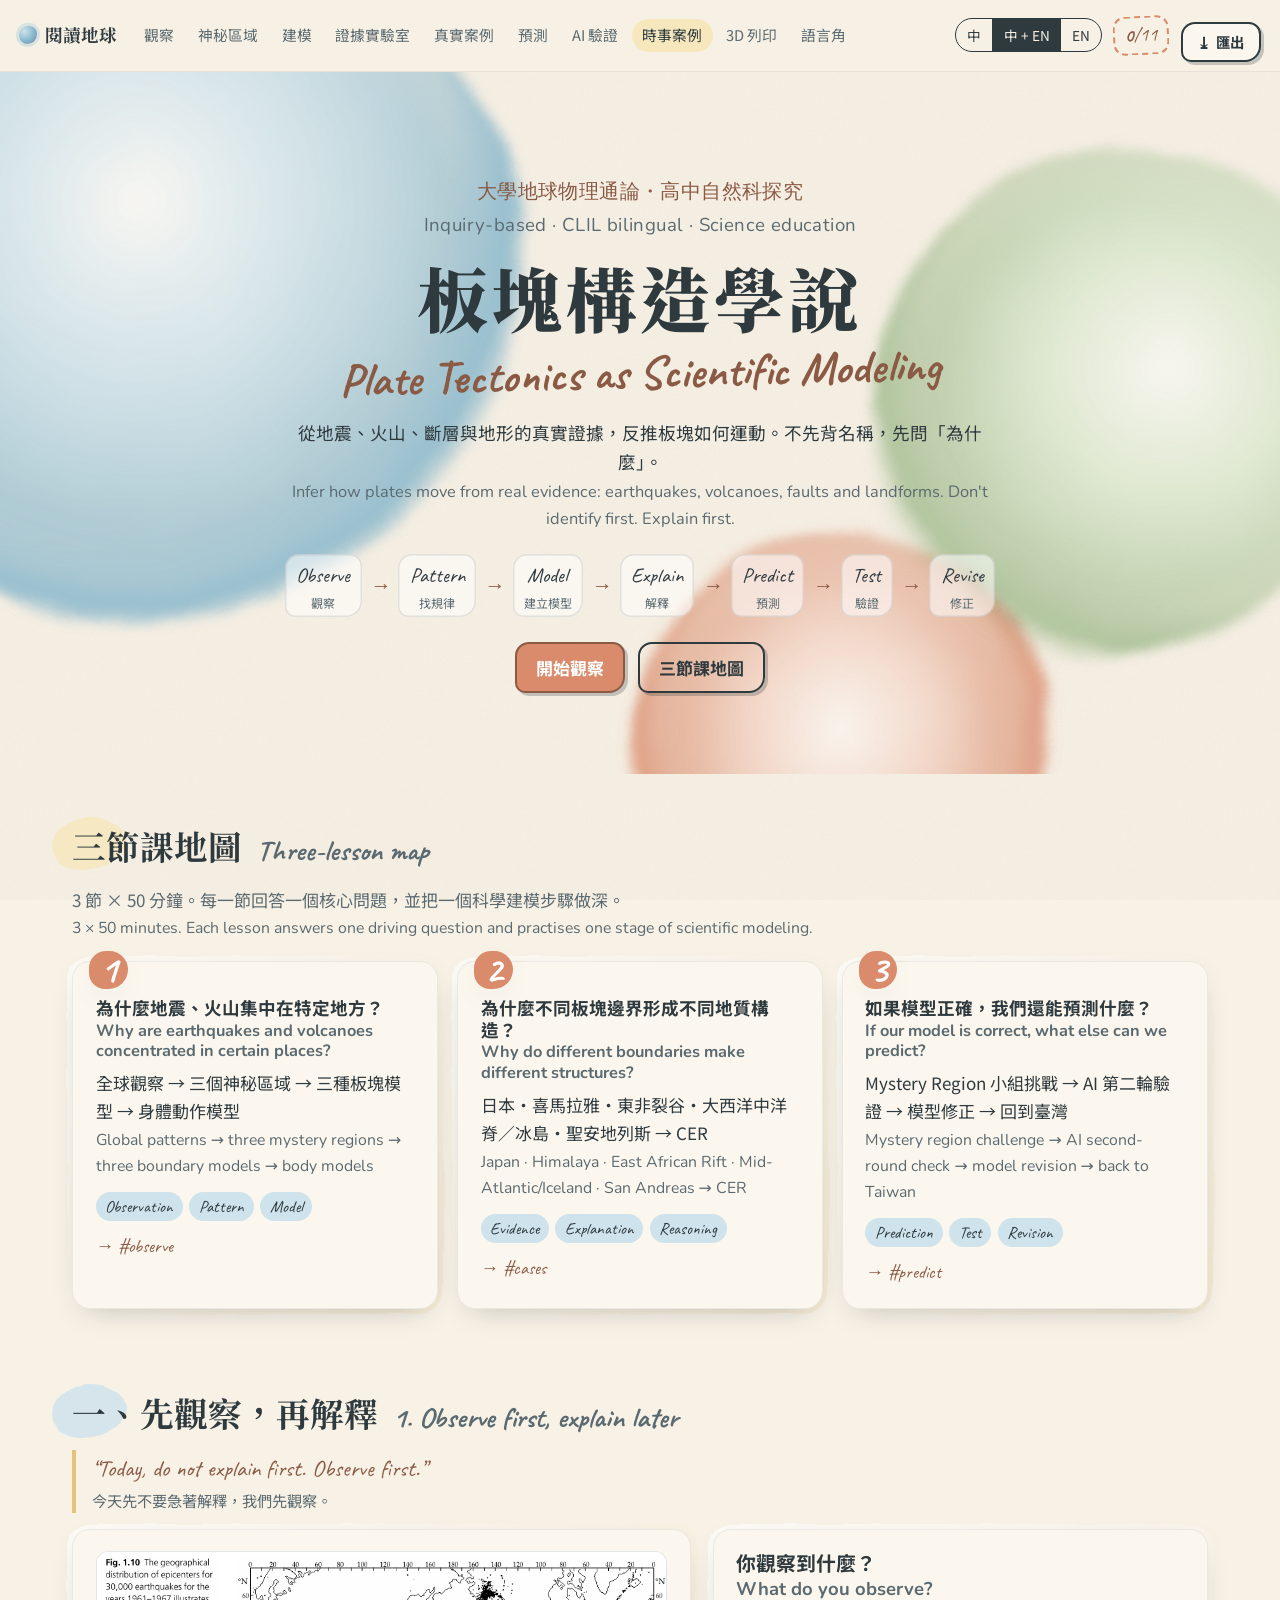
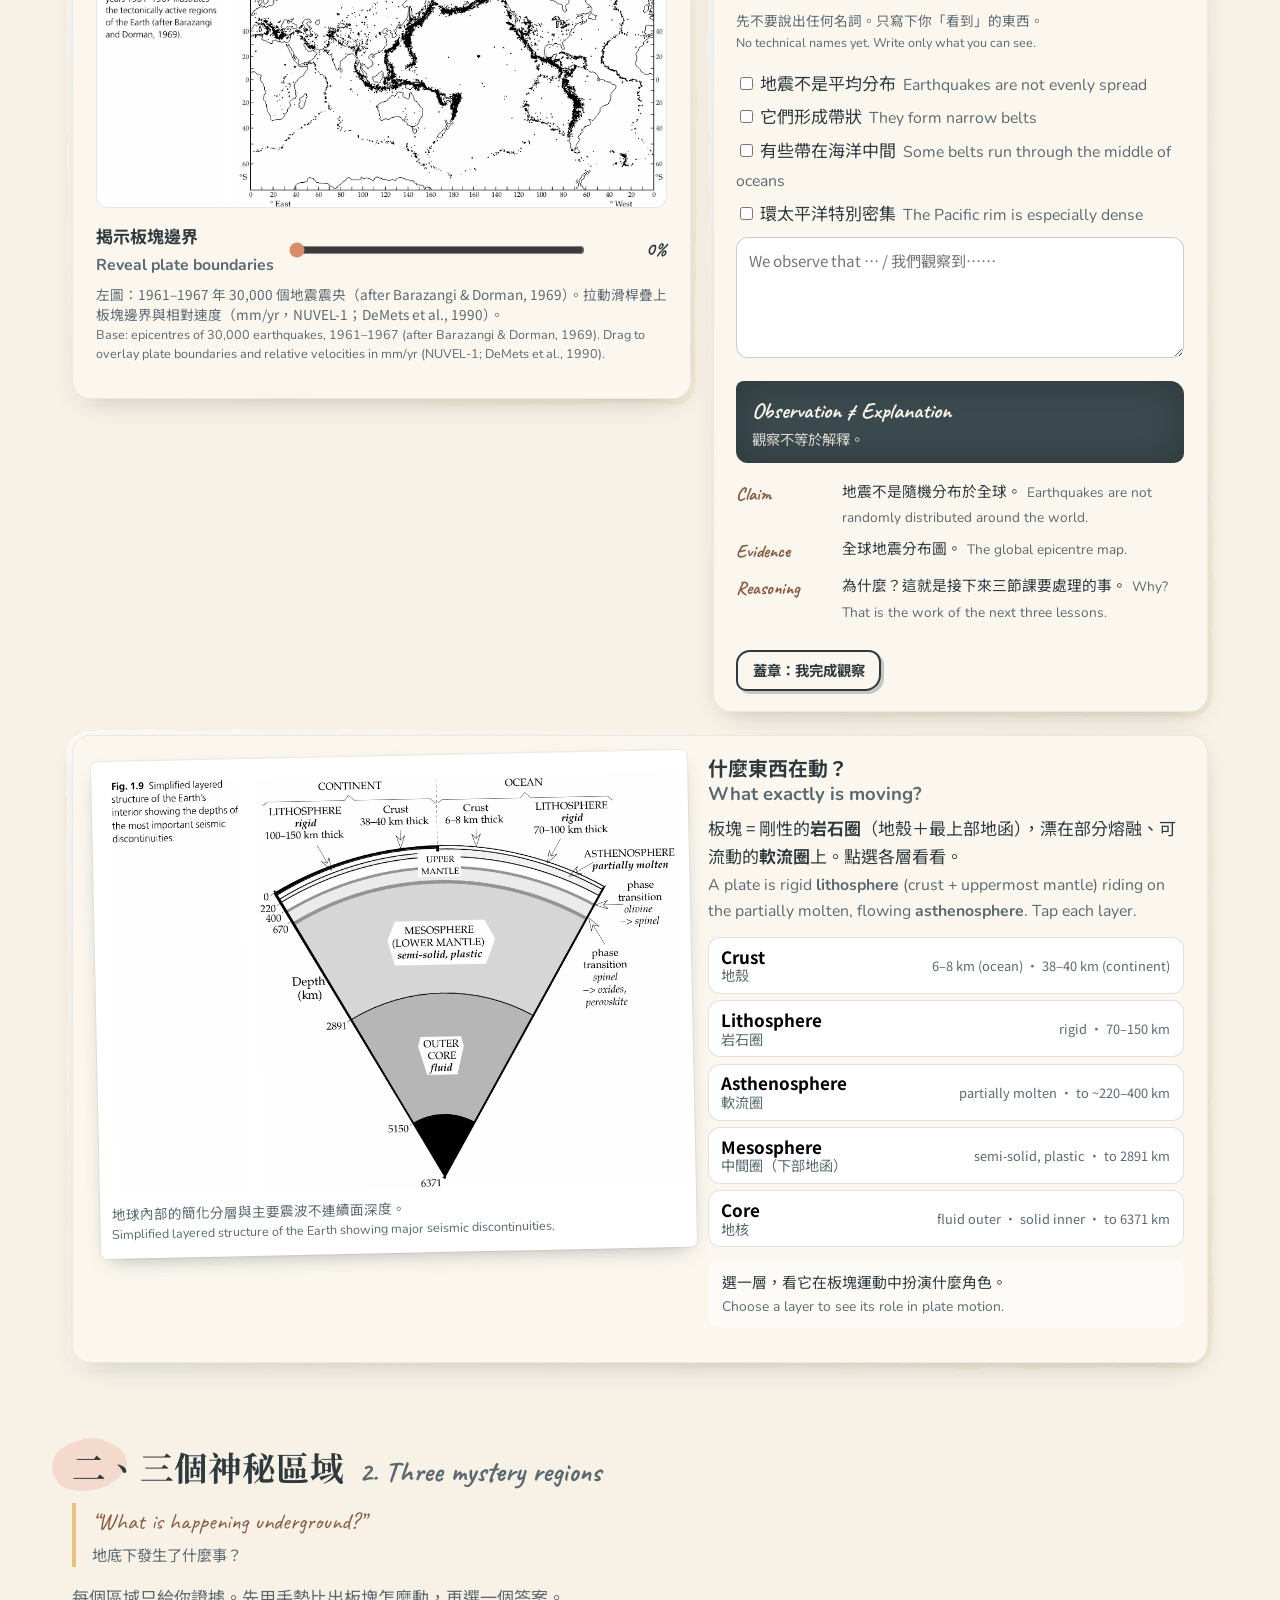
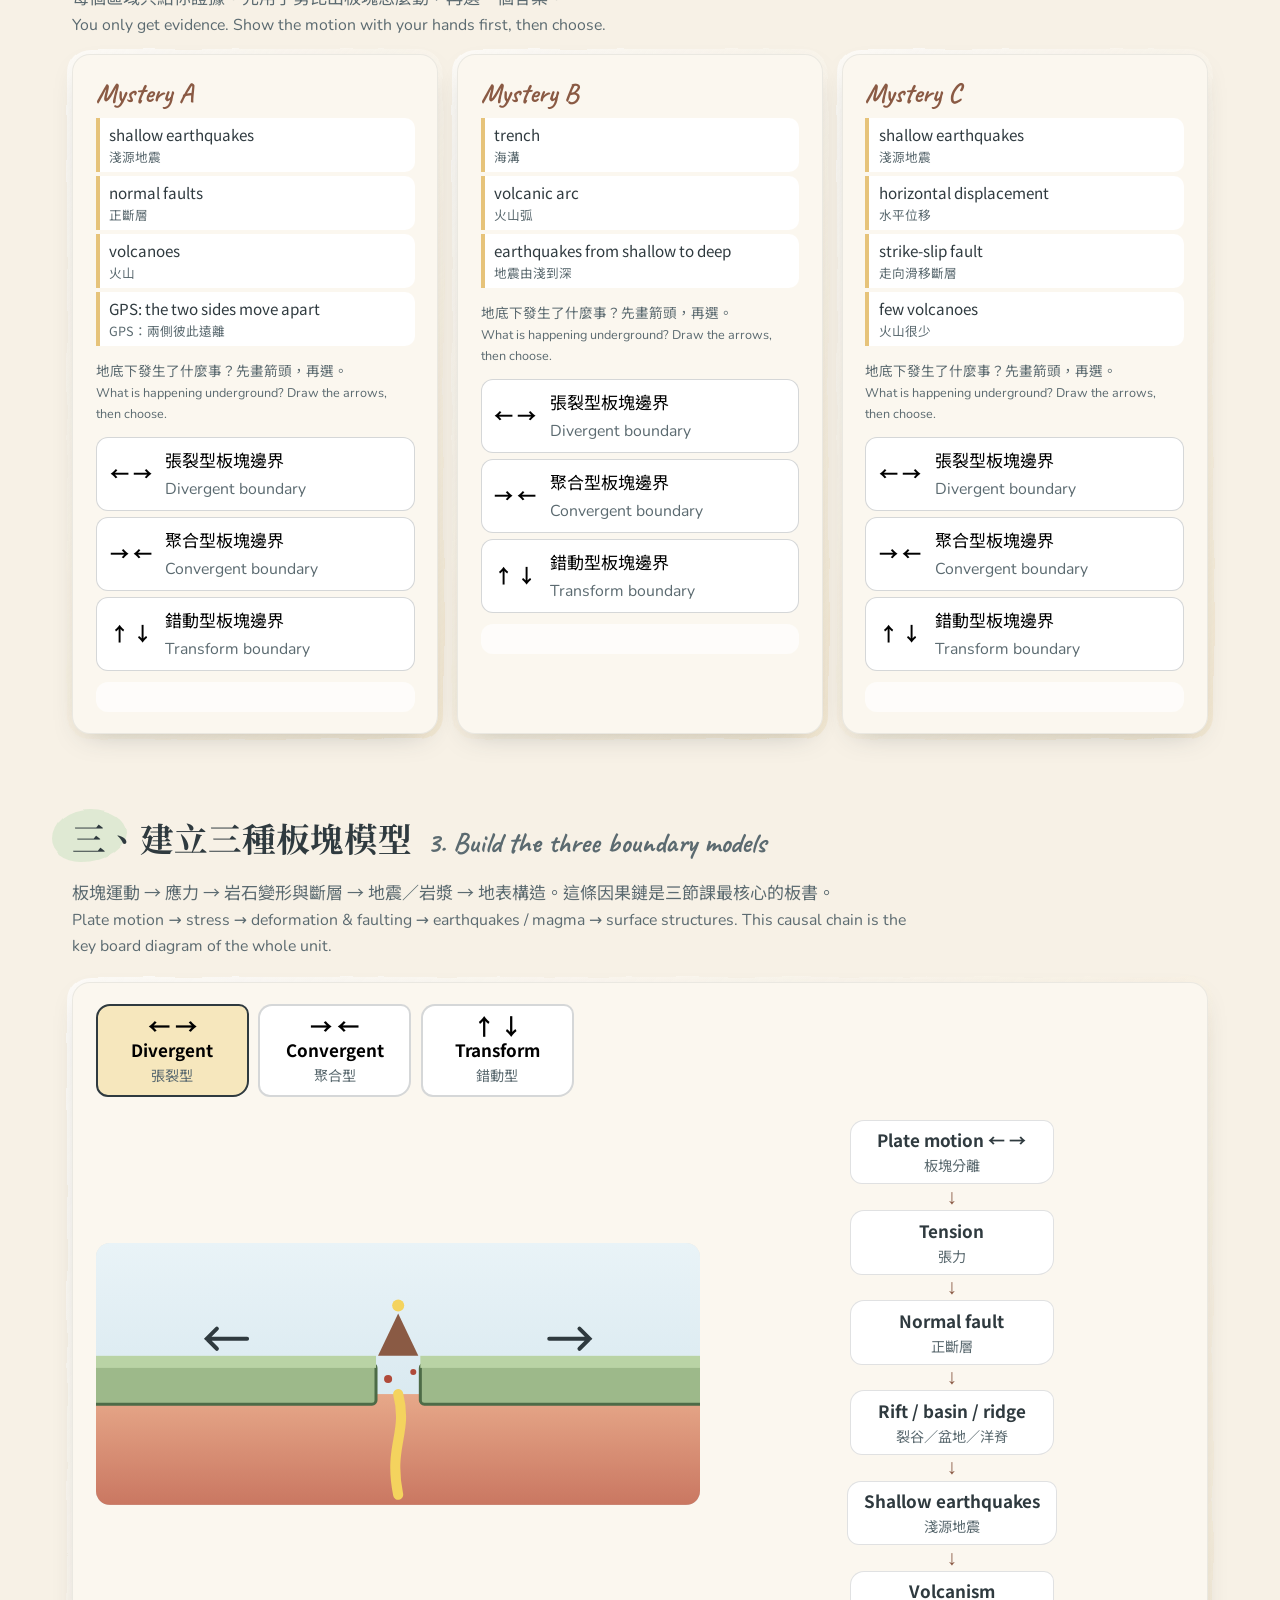
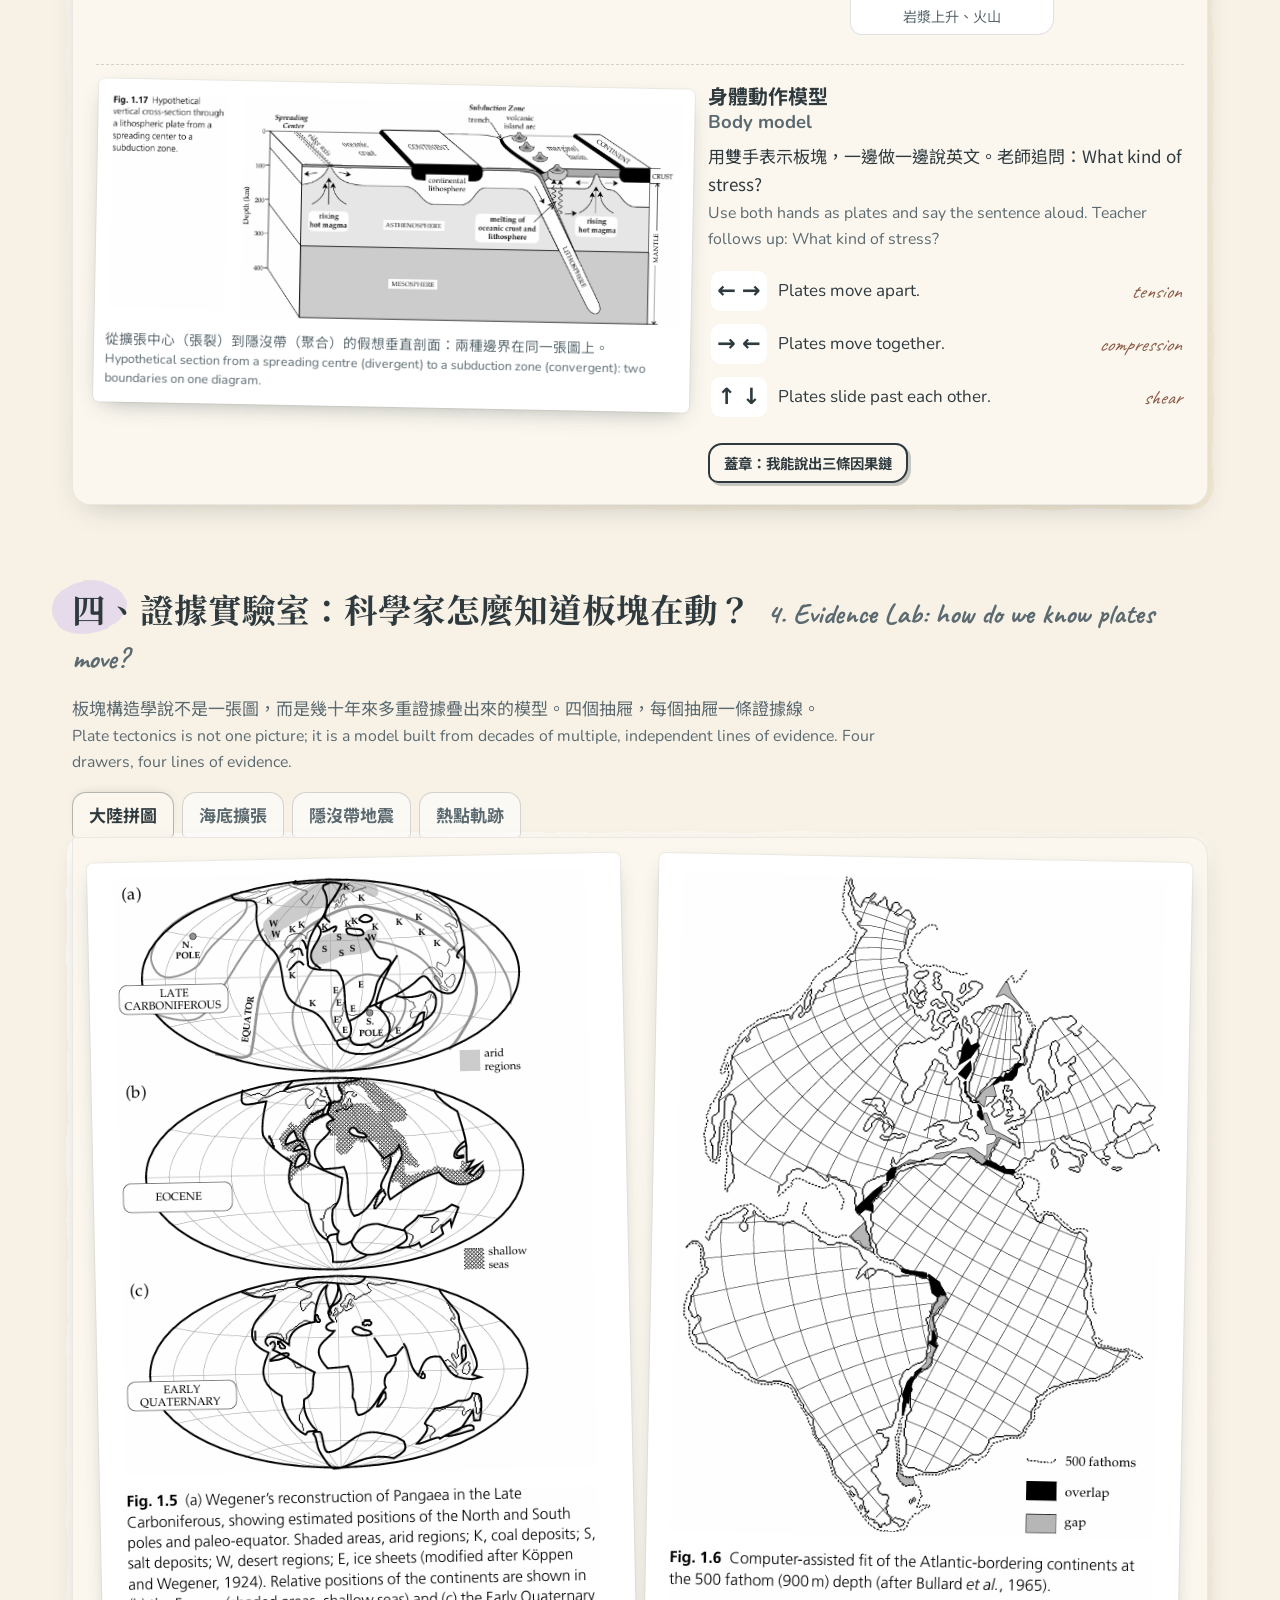
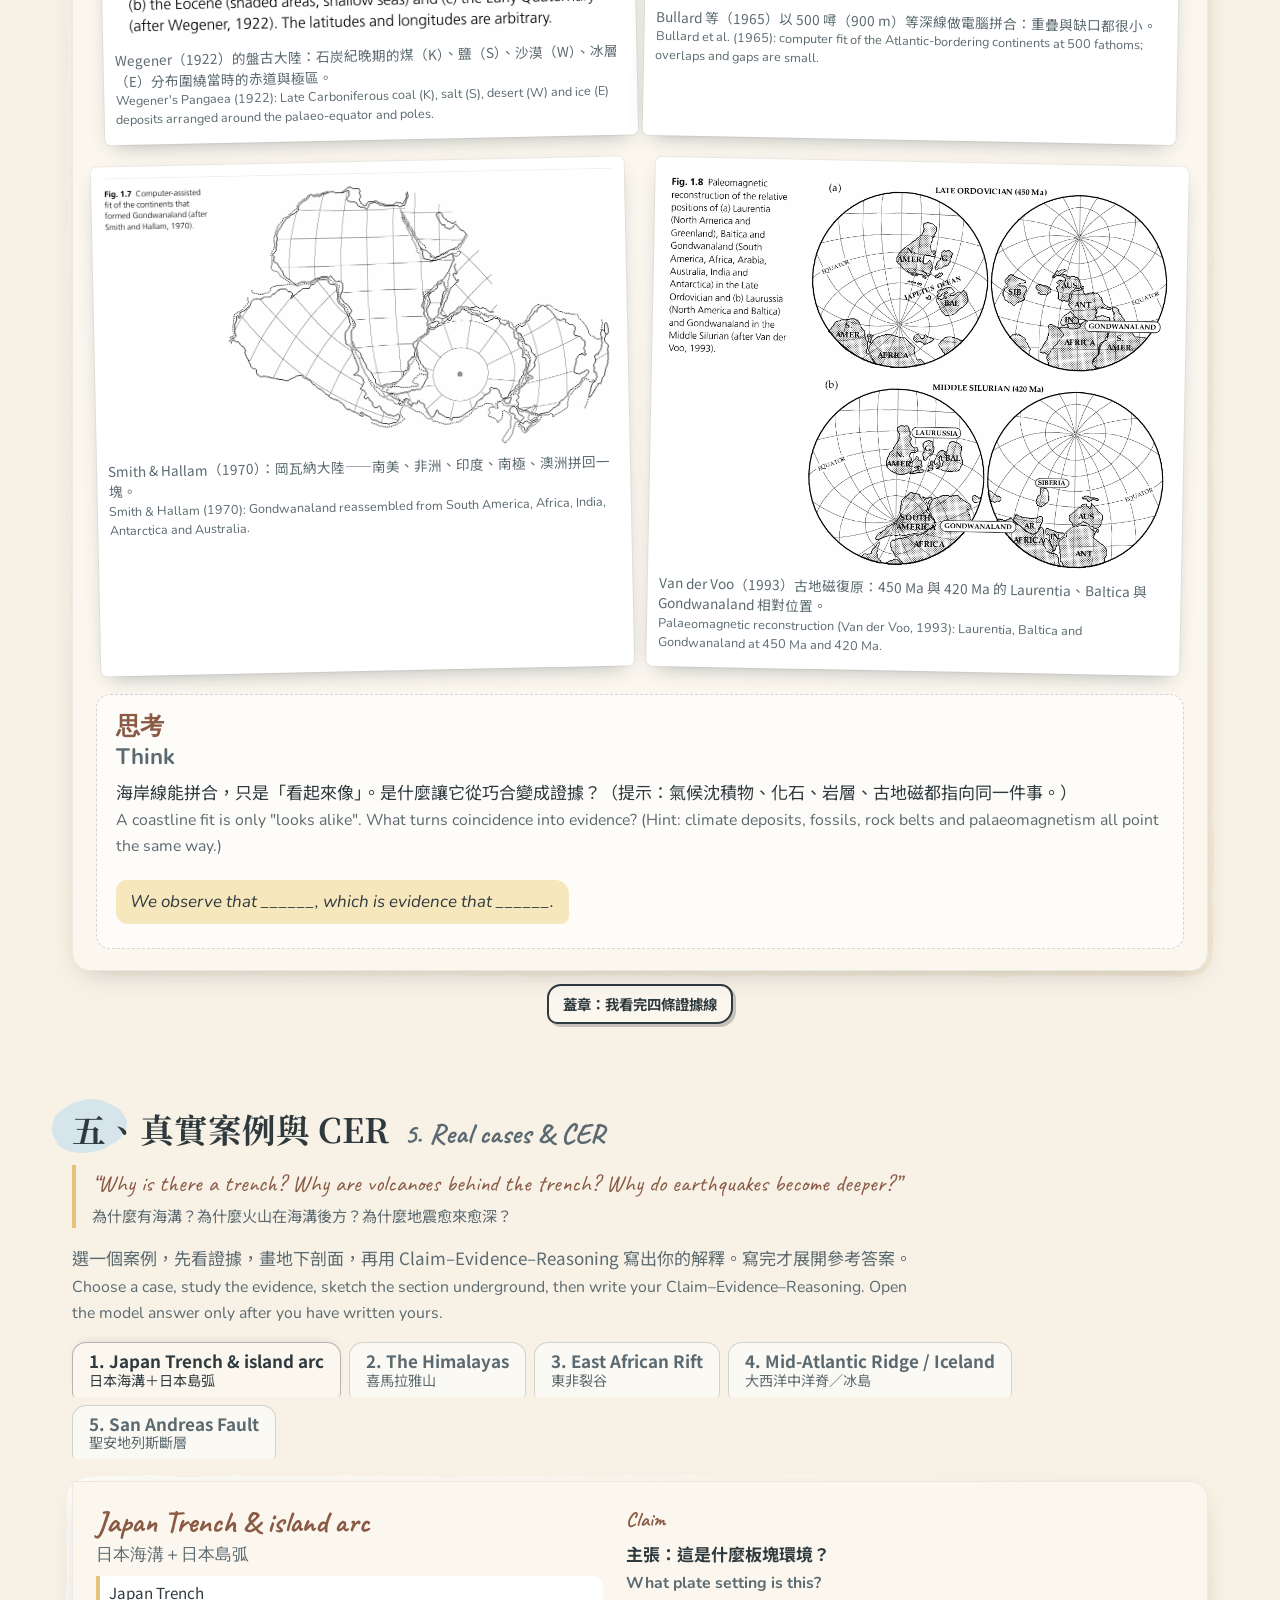
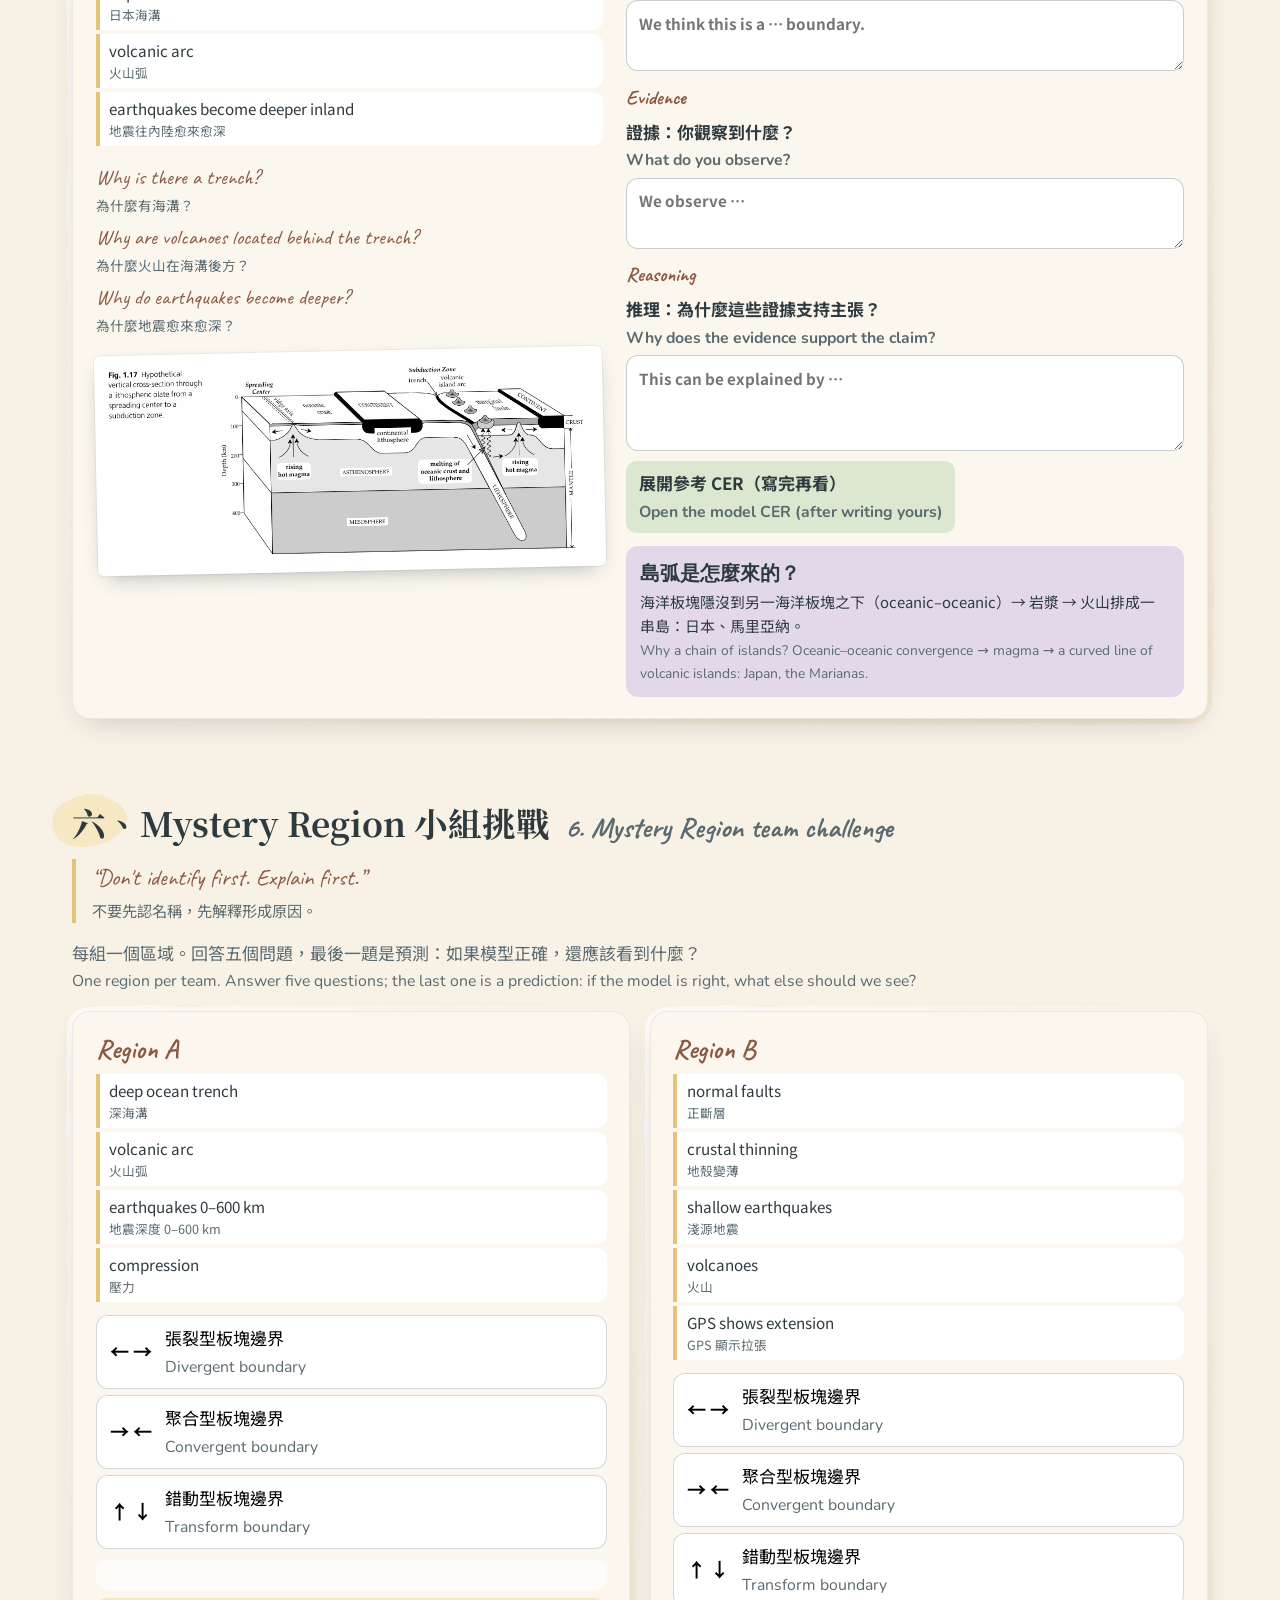
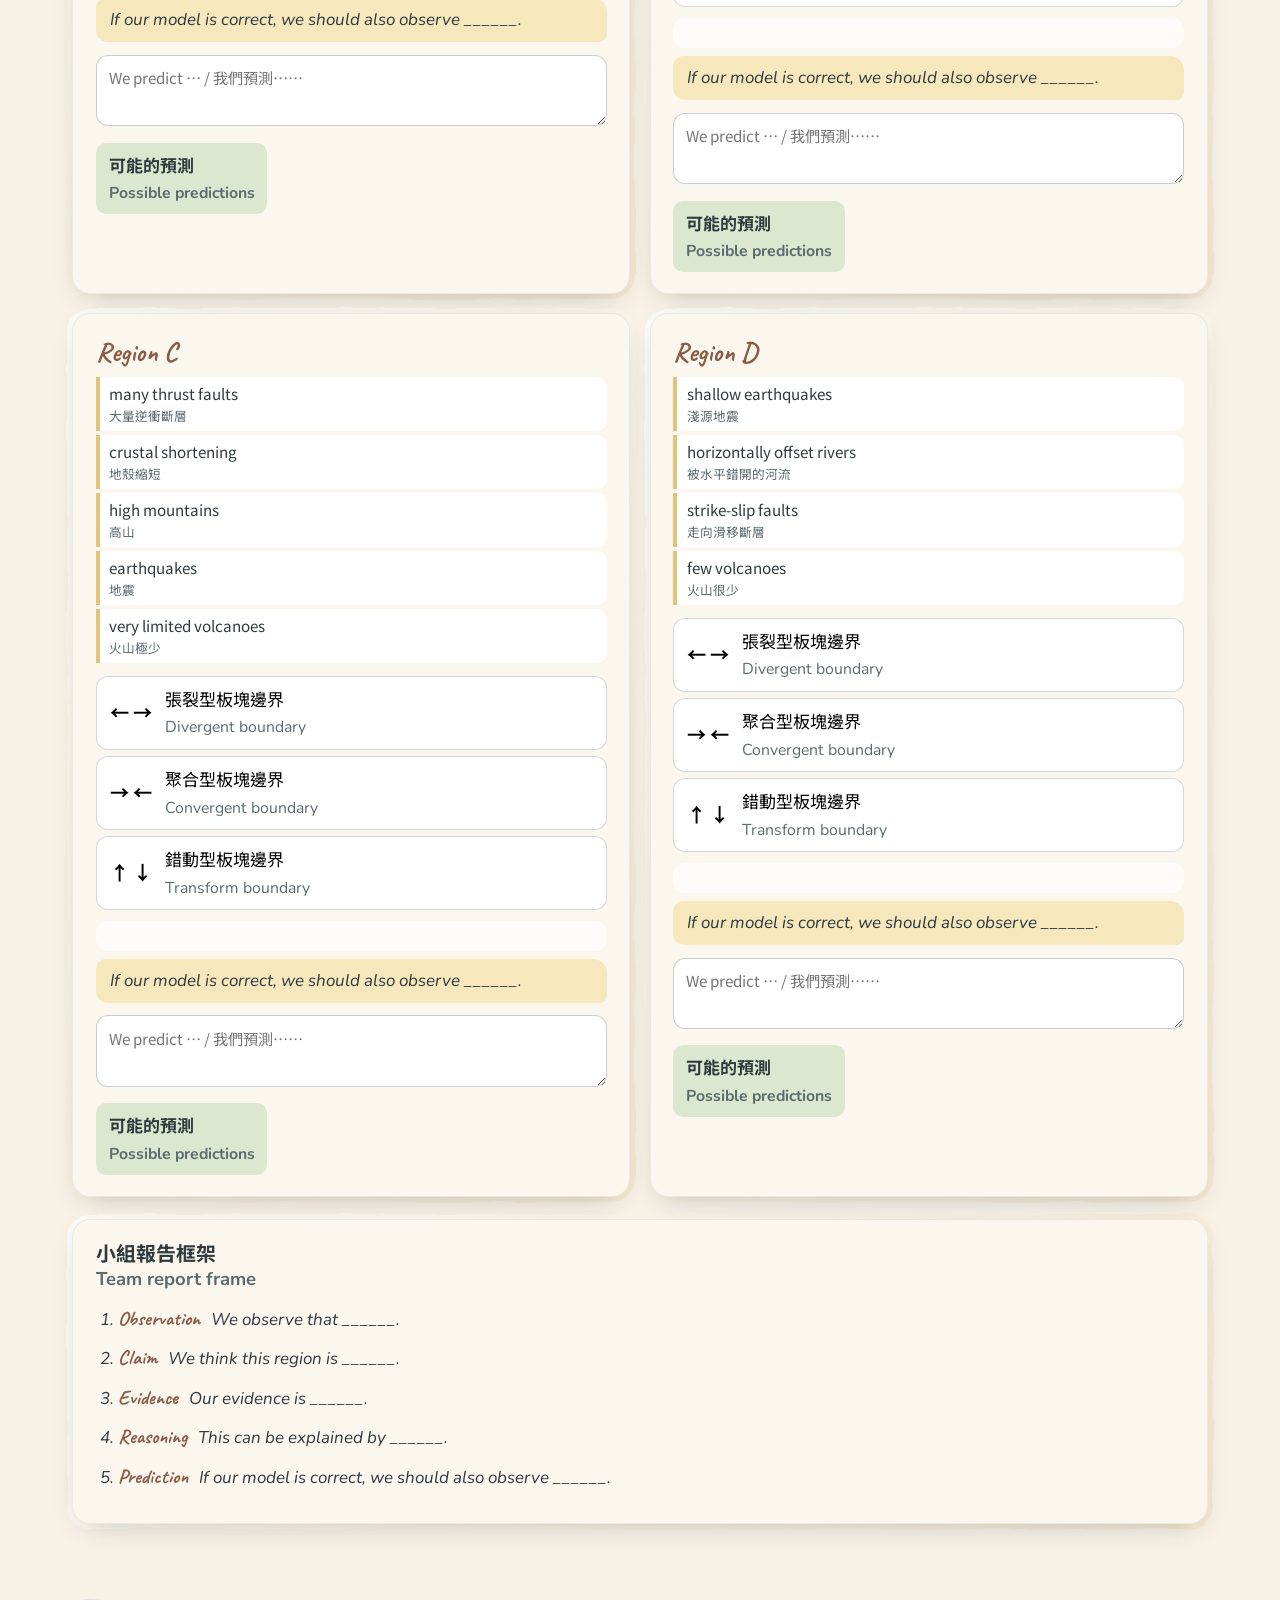
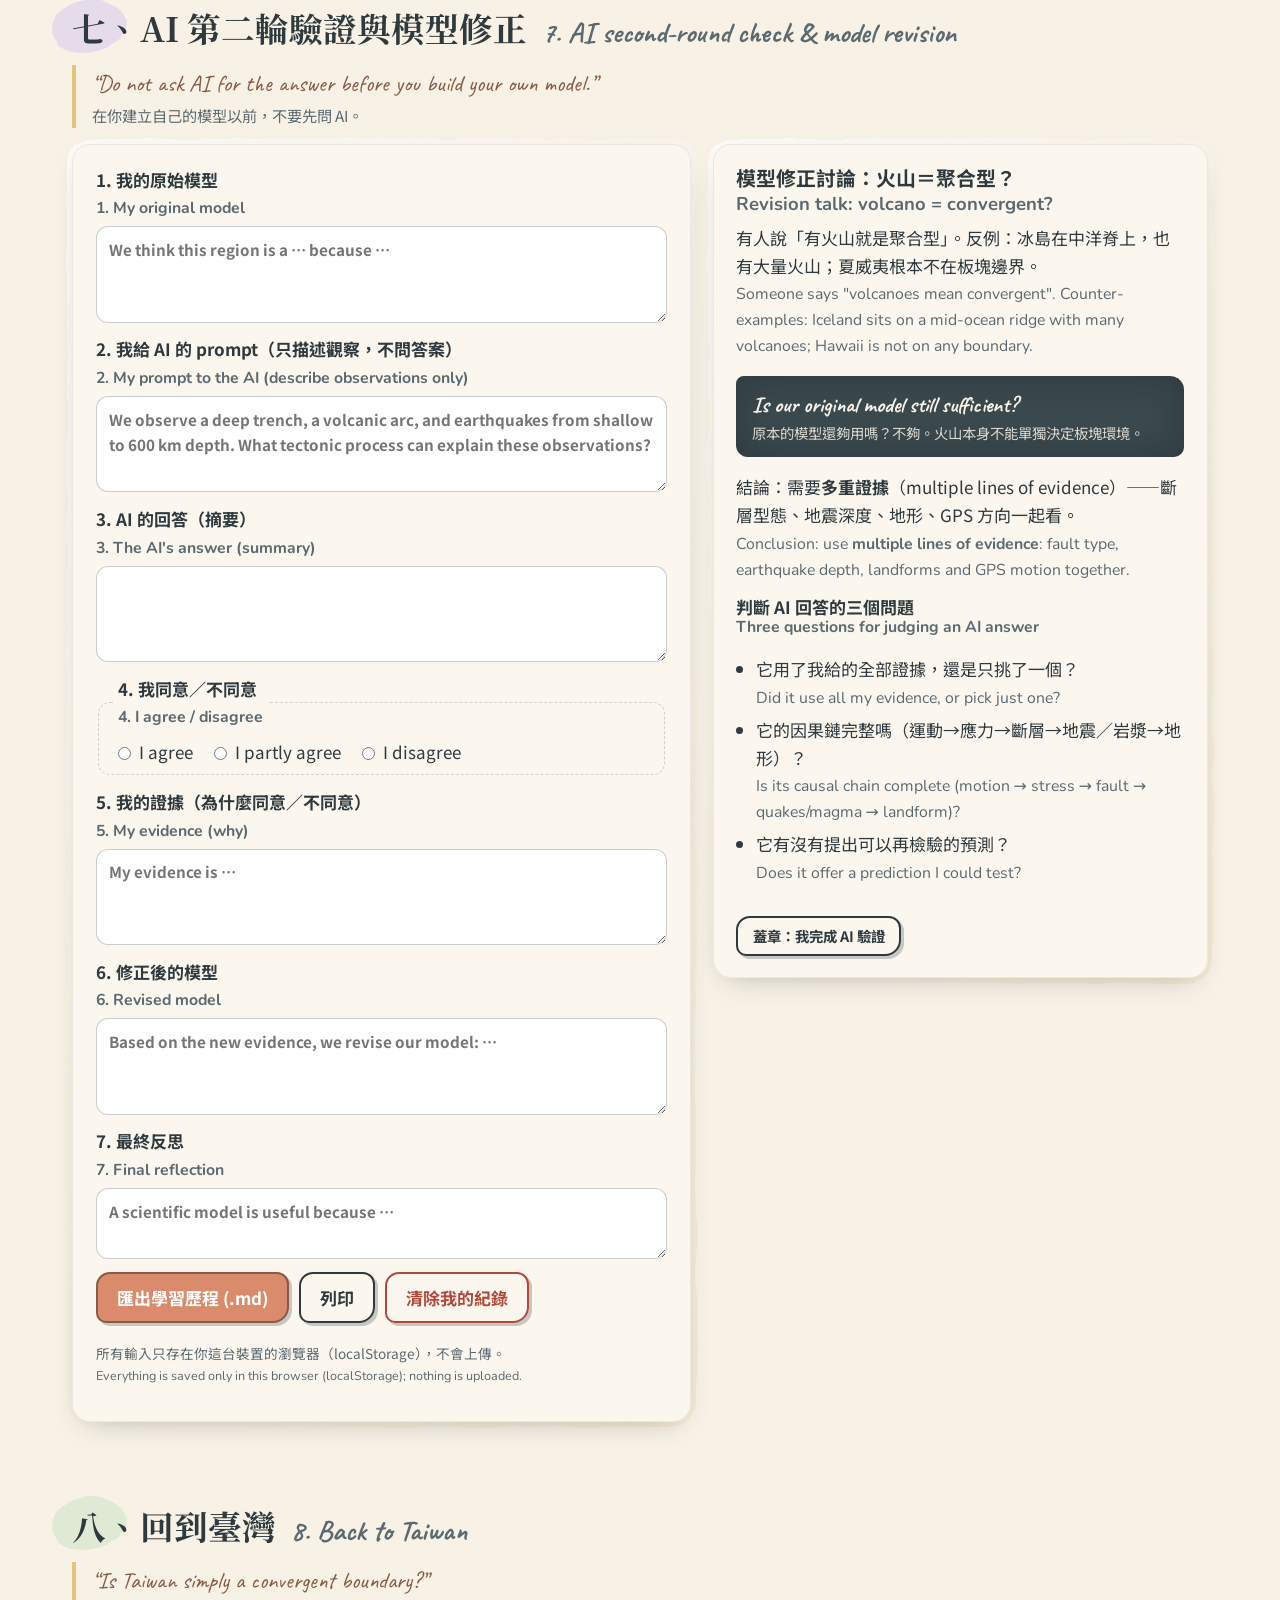
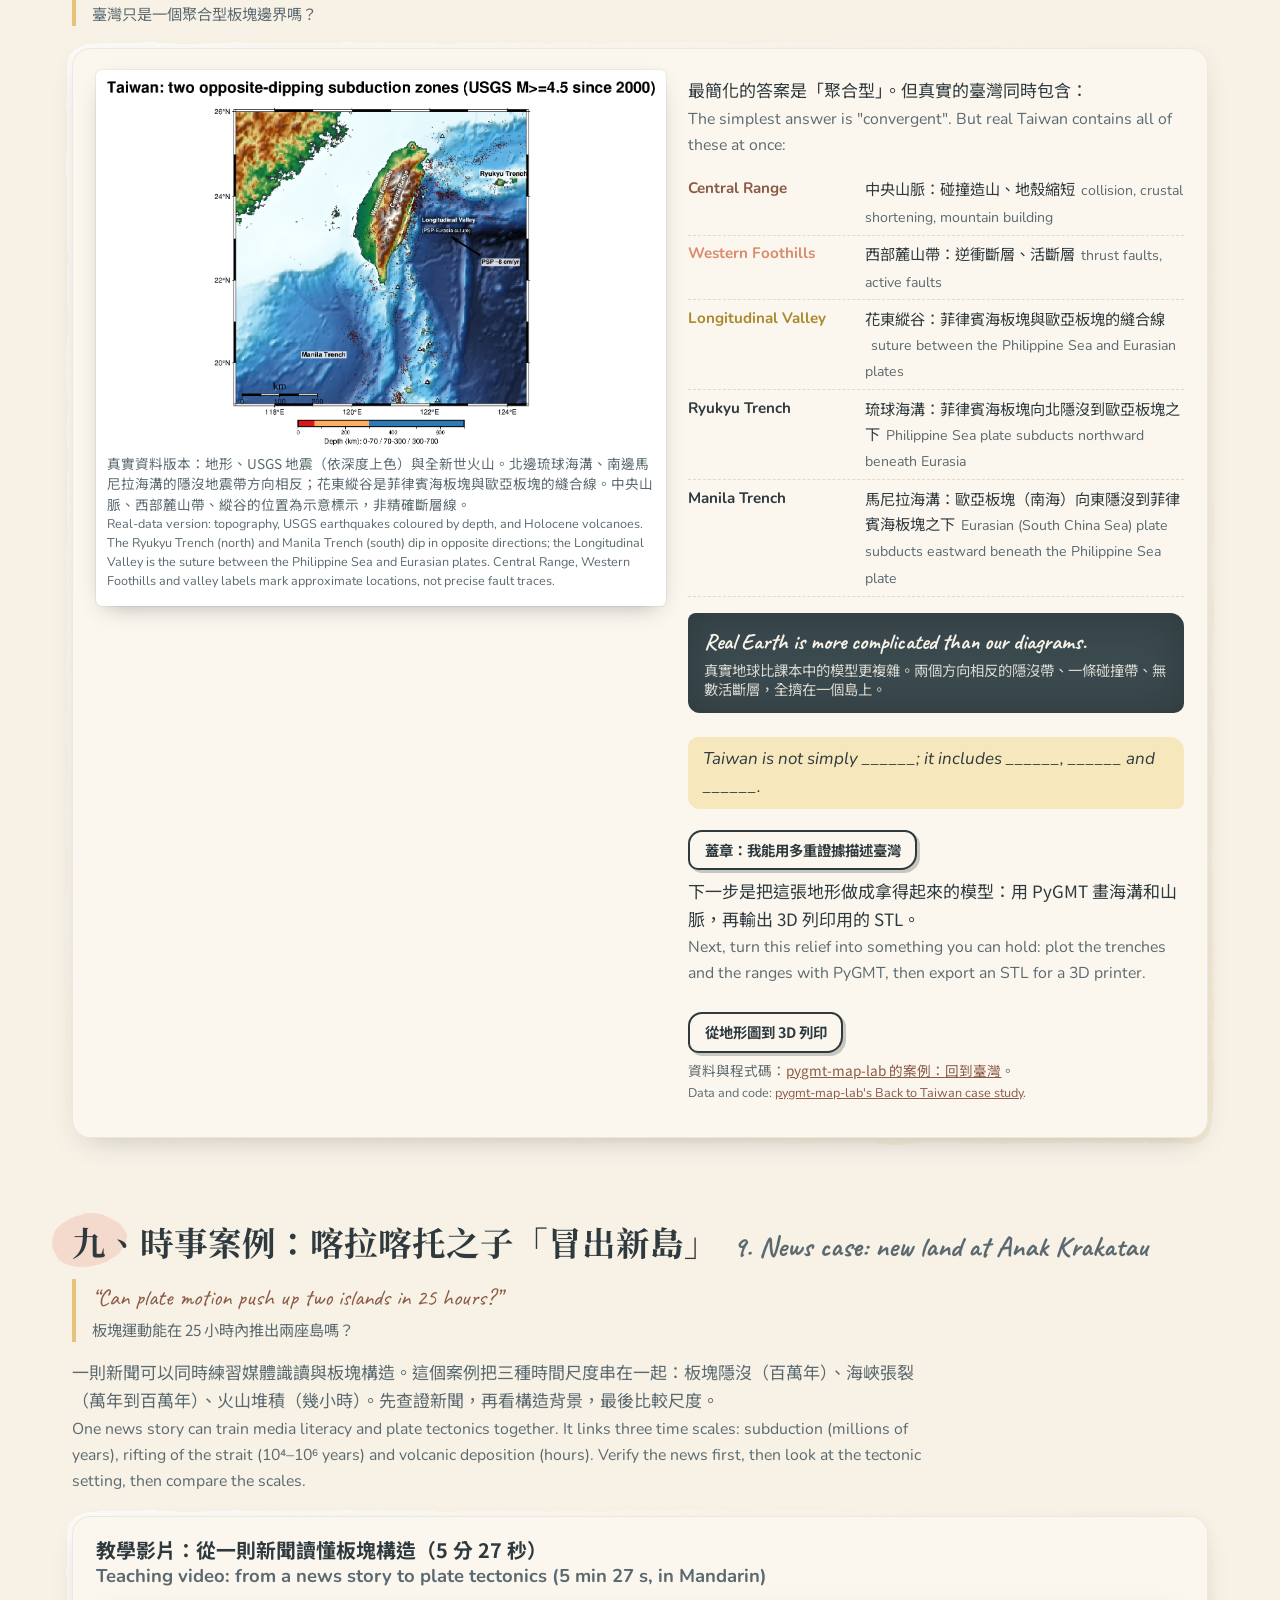
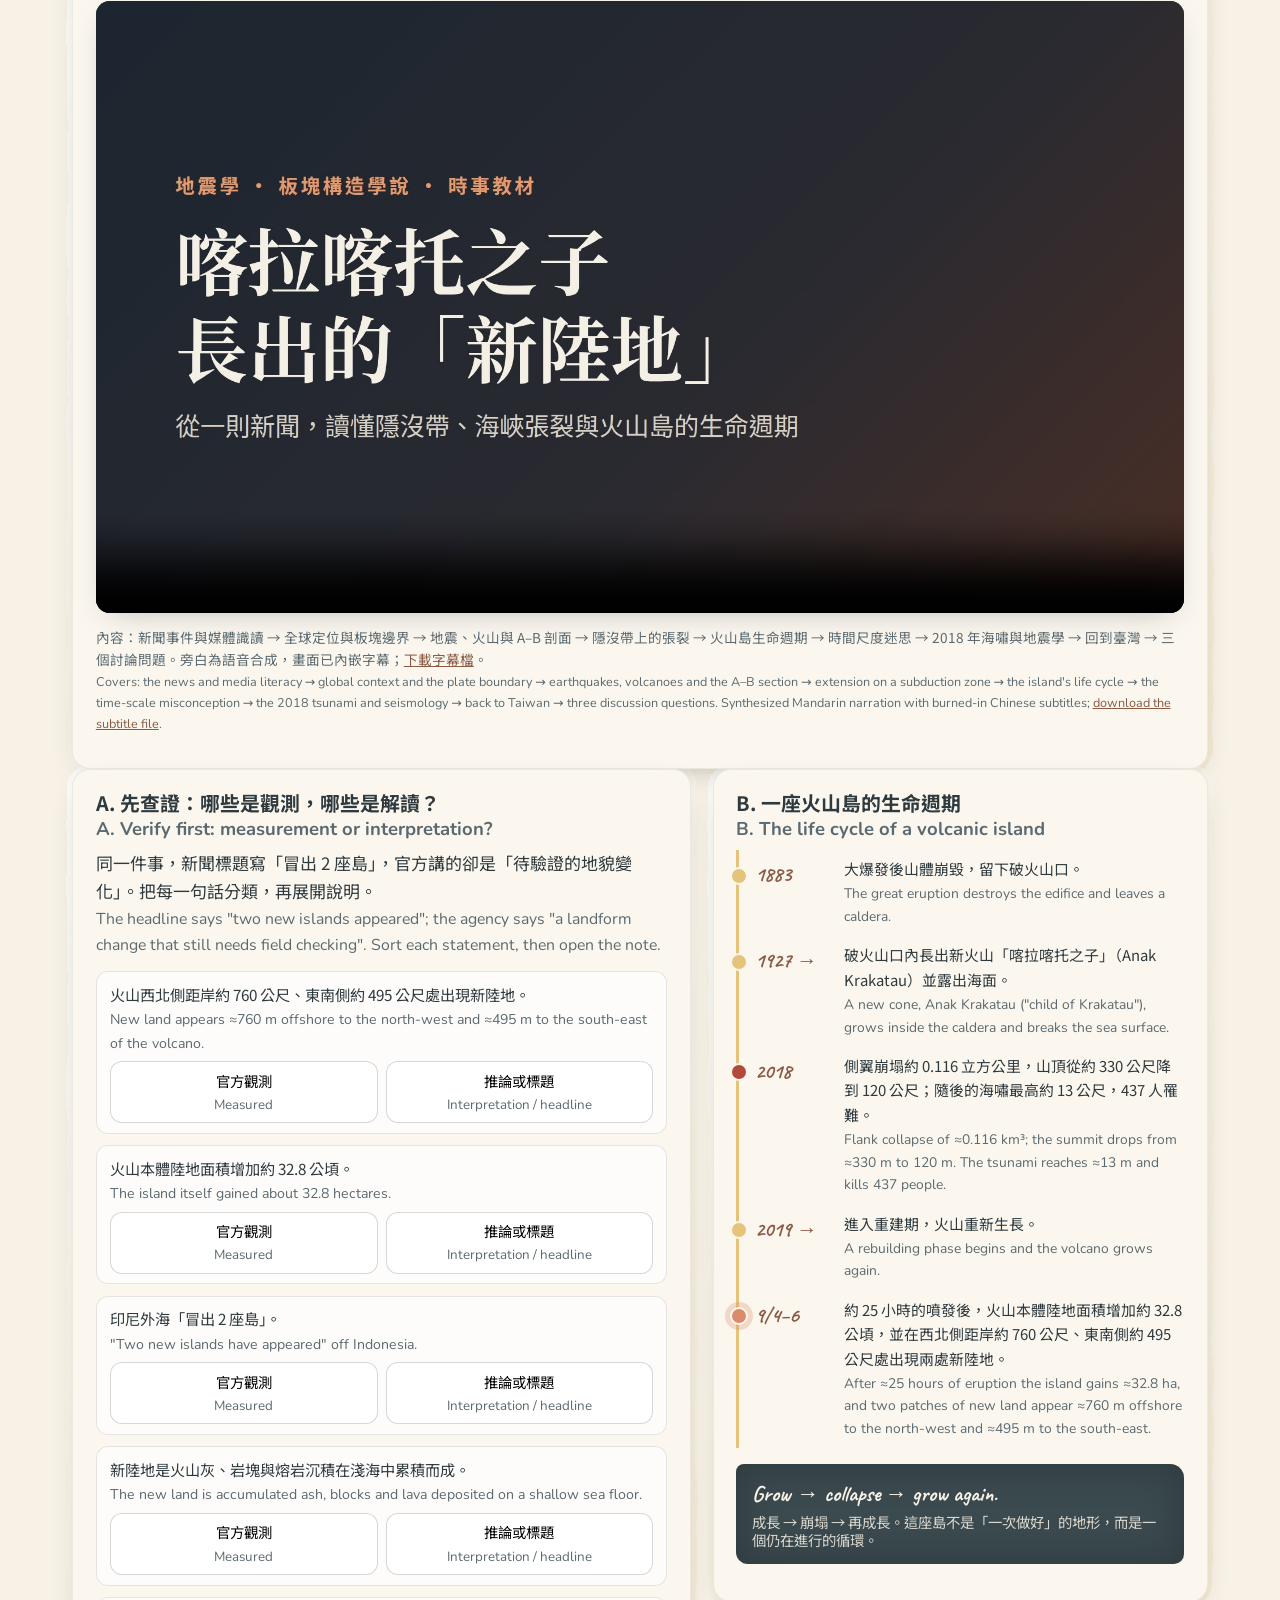
==== commit 07281f64: "Add a step-by-step lab from PyGMT relief maps to printable STL files. Students edit one settings fil" ====
--- a/index.html
+++ b/index.html
@@ -43,6 +43,7 @@
     <a href="#predict"><span class="bi"><span class="zh">預測</span><span class="en">Predict</span></span></a>
     <a href="#ai"><span class="bi"><span class="zh">AI 驗證</span><span class="en">AI Check</span></span></a>
     <a href="#krakatau"><span class="bi"><span class="zh">時事案例</span><span class="en">News case</span></span></a>
+    <a href="pygmt-3dprint.html"><span class="bi"><span class="zh">3D 列印</span><span class="en">3D print</span></span></a>
     <a href="#language"><span class="bi"><span class="zh">語言角</span><span class="en">Language</span></span></a>
   </nav>
   <div class="tools">
@@ -485,6 +486,8 @@
       </div>
       <p class="frame">Taiwan is not simply ______; it includes ______, ______ and ______.</p>
       <button class="btn small stamp-btn" data-stamp="taiwan"><span class="bi"><span class="zh">蓋章：我能用多重證據描述臺灣</span><span class="en">Stamp: I can describe Taiwan with multiple lines of evidence</span></span></button>
+      <p class="bi"><span class="zh">下一步是把這張地形做成拿得起來的模型：用 PyGMT 畫海溝和山脈，再輸出 3D 列印用的 STL。</span><span class="en">Next, turn this relief into something you can hold: plot the trenches and the ranges with PyGMT, then export an STL for a 3D printer.</span></p>
+      <a class="btn small" href="pygmt-3dprint.html"><span class="bi"><span class="zh">從地形圖到 3D 列印</span><span class="en">From the map to a 3D print</span></span></a>
       <p class="bi hint"><span class="zh">資料與程式碼：<a href="https://github.com/oceanicdayi/pygmt-map-lab/blob/main/case-studies/taiwan-back-to-taiwan/taiwan_map.py" target="_blank" rel="noopener">pygmt-map-lab 的案例：回到臺灣</a>。</span><span class="en">Data and code: <a href="https://github.com/oceanicdayi/pygmt-map-lab/blob/main/case-studies/taiwan-back-to-taiwan/taiwan_map.py" target="_blank" rel="noopener">pygmt-map-lab's Back to Taiwan case study</a>.</span></p>
     </div>
   </div>
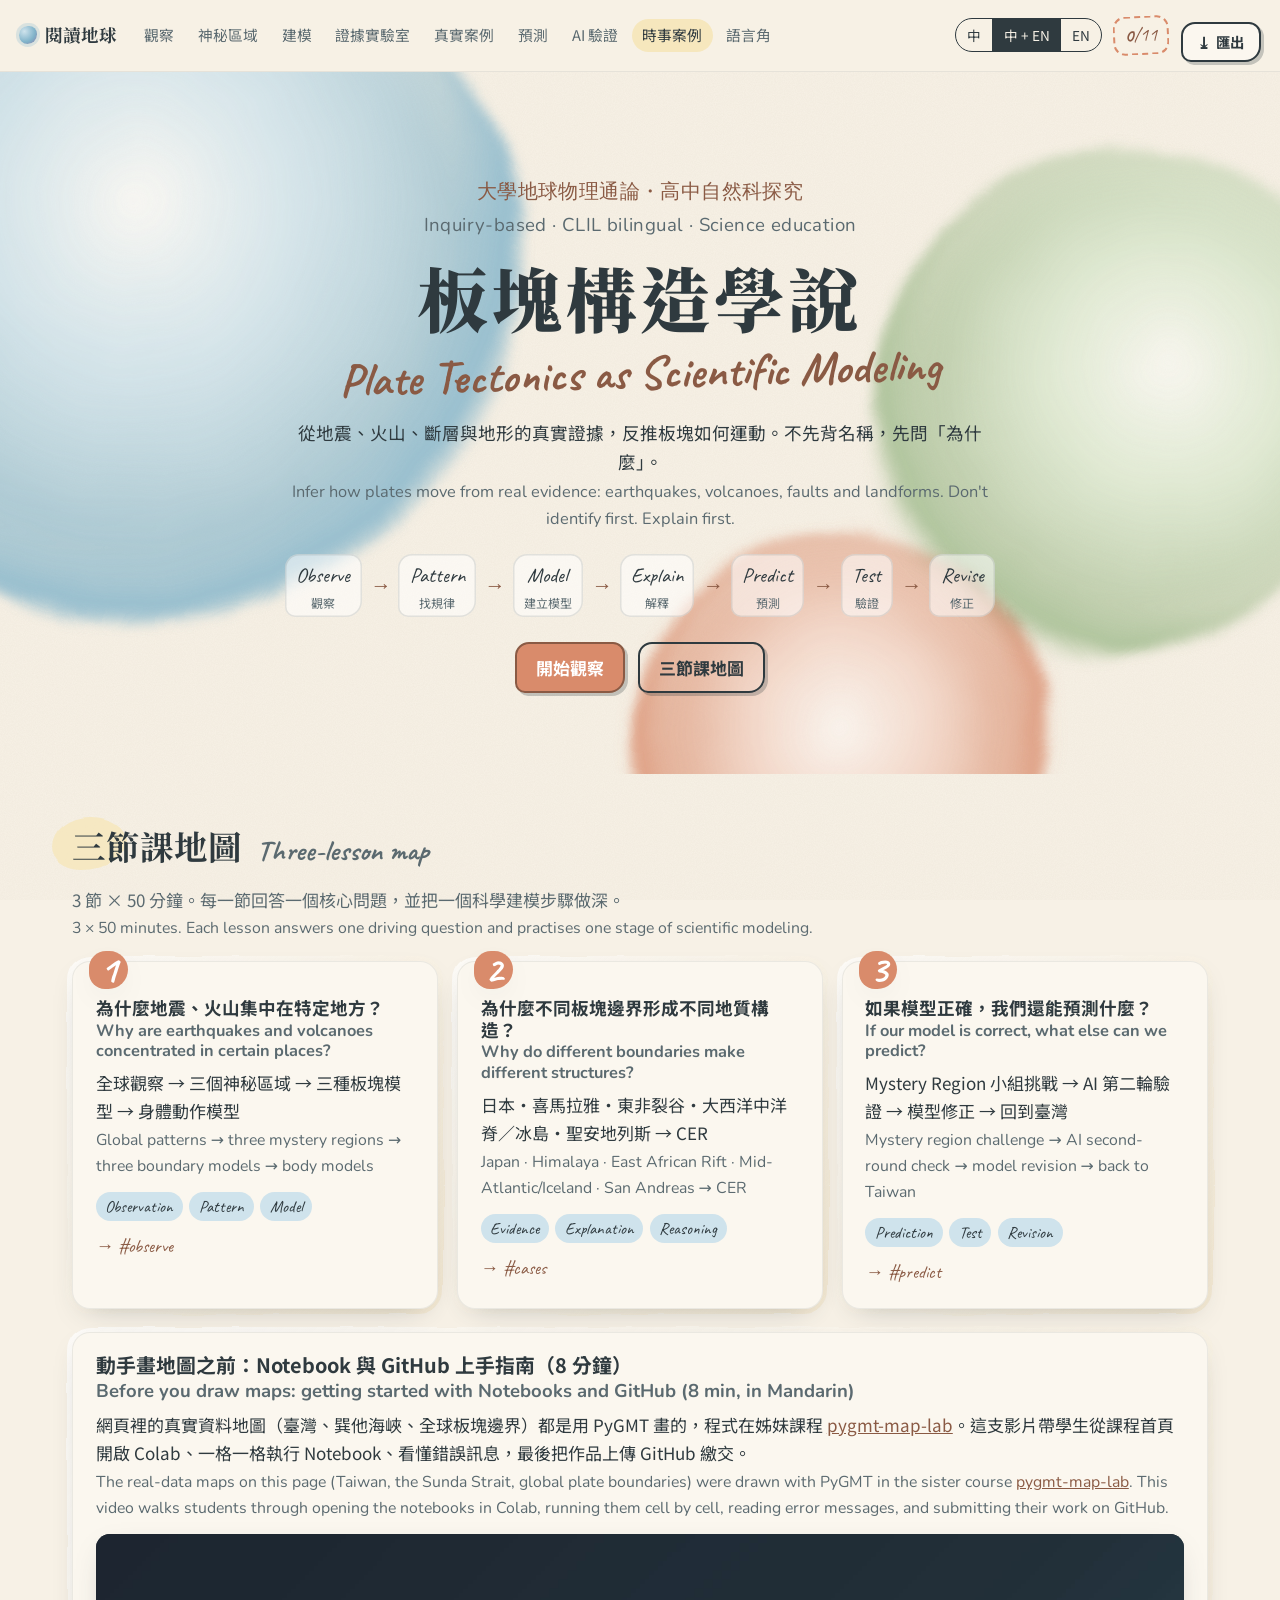
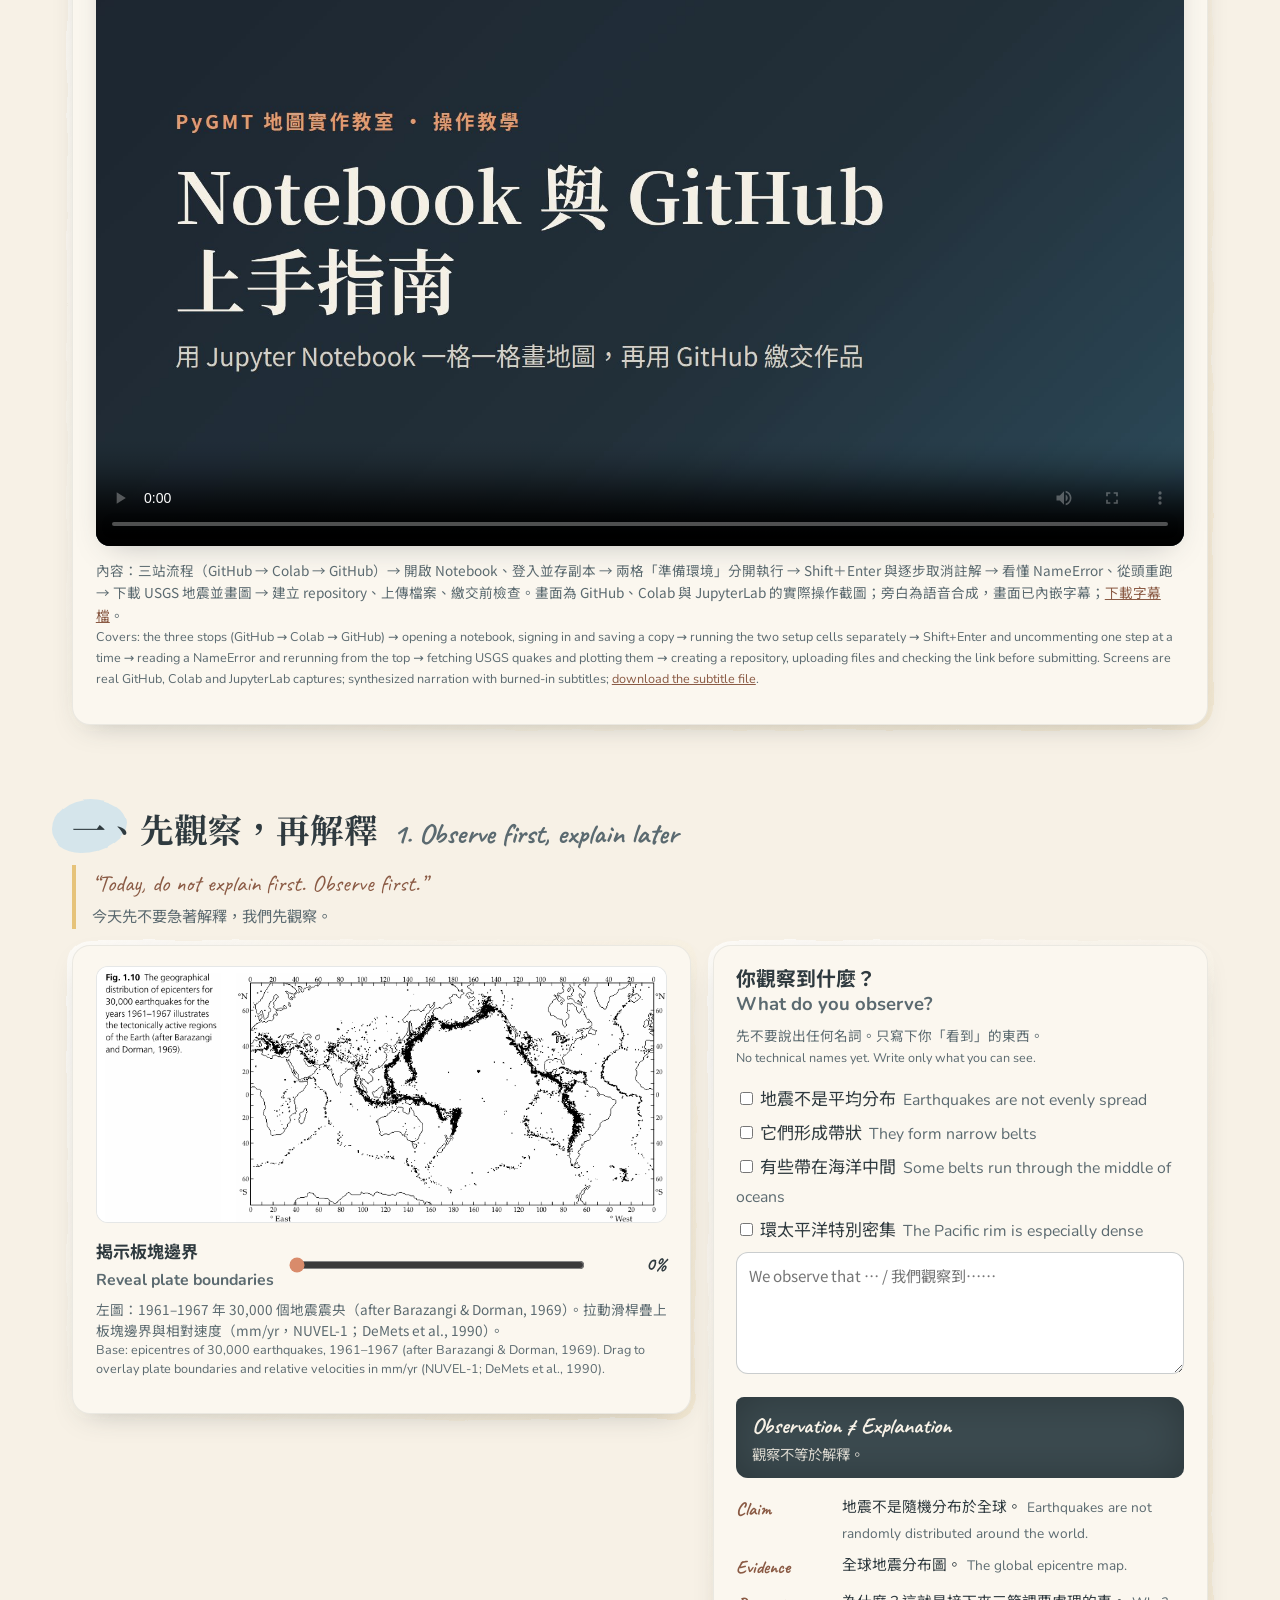
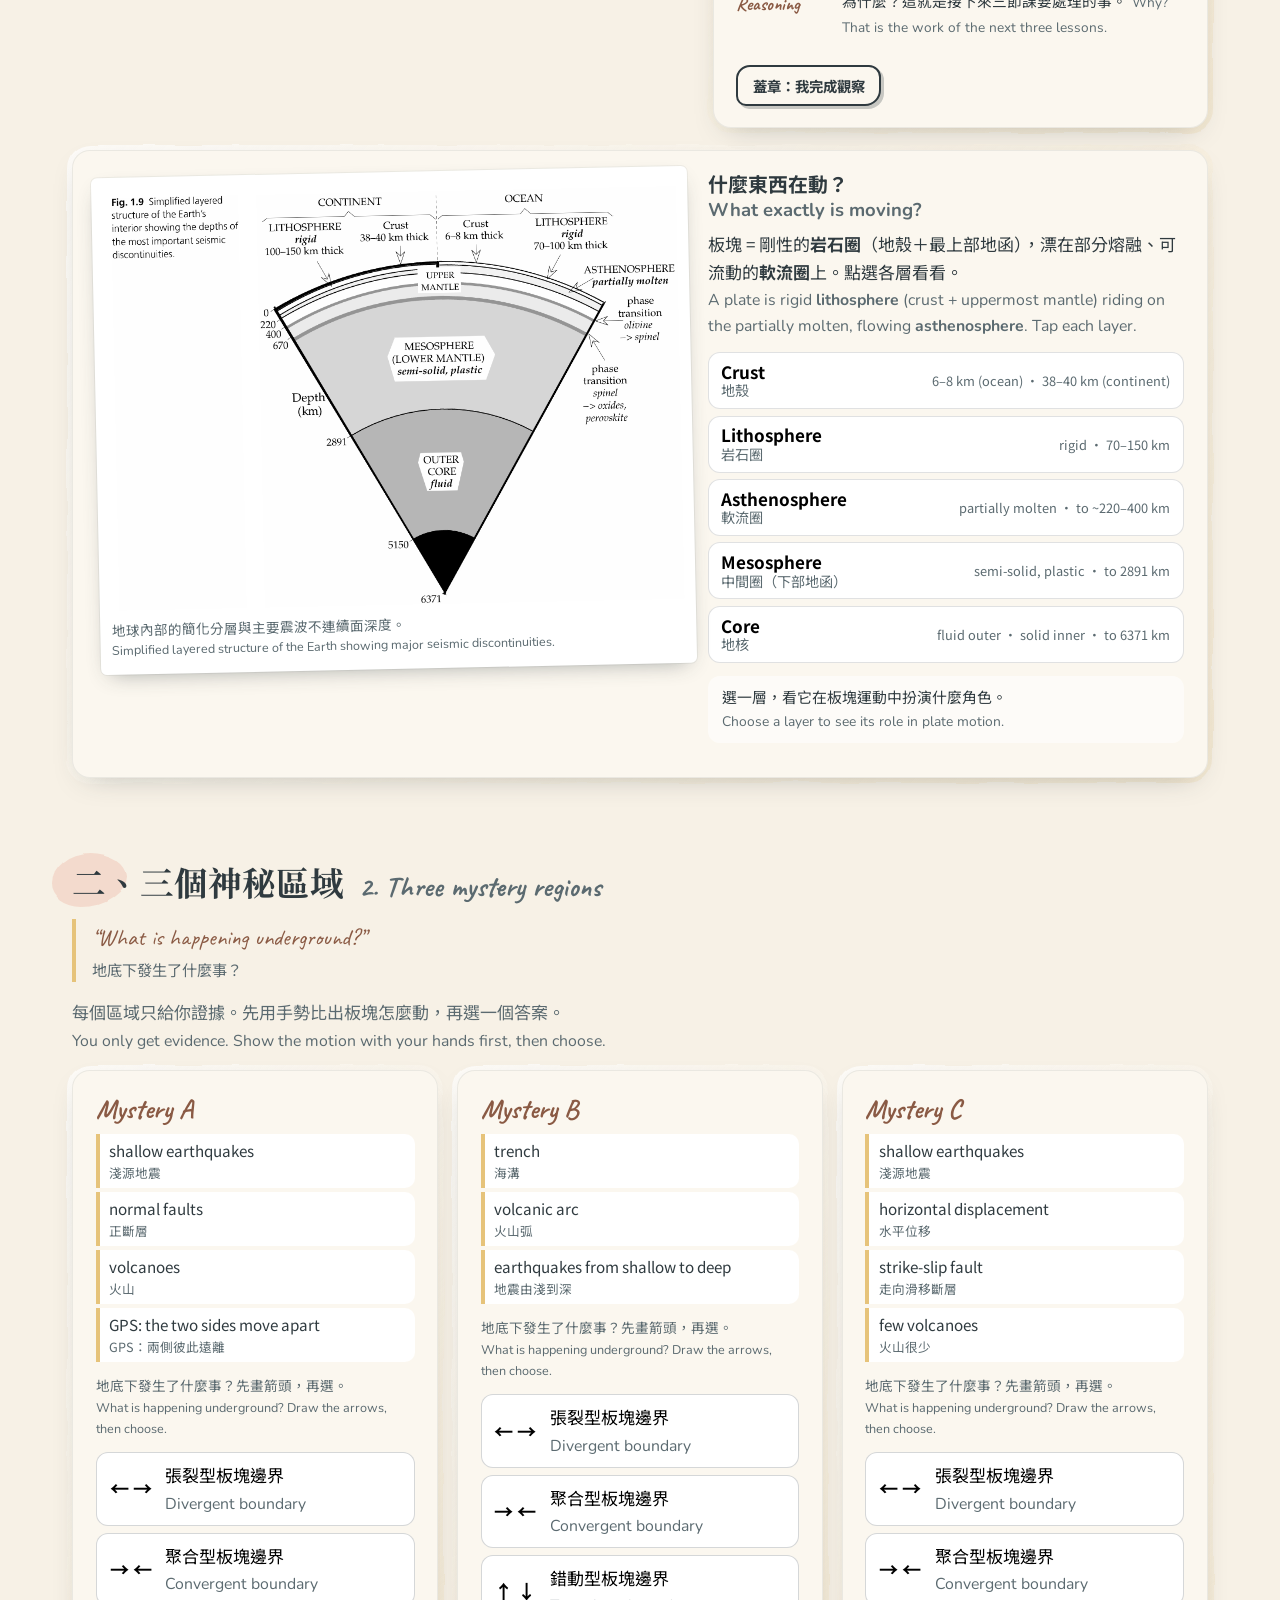
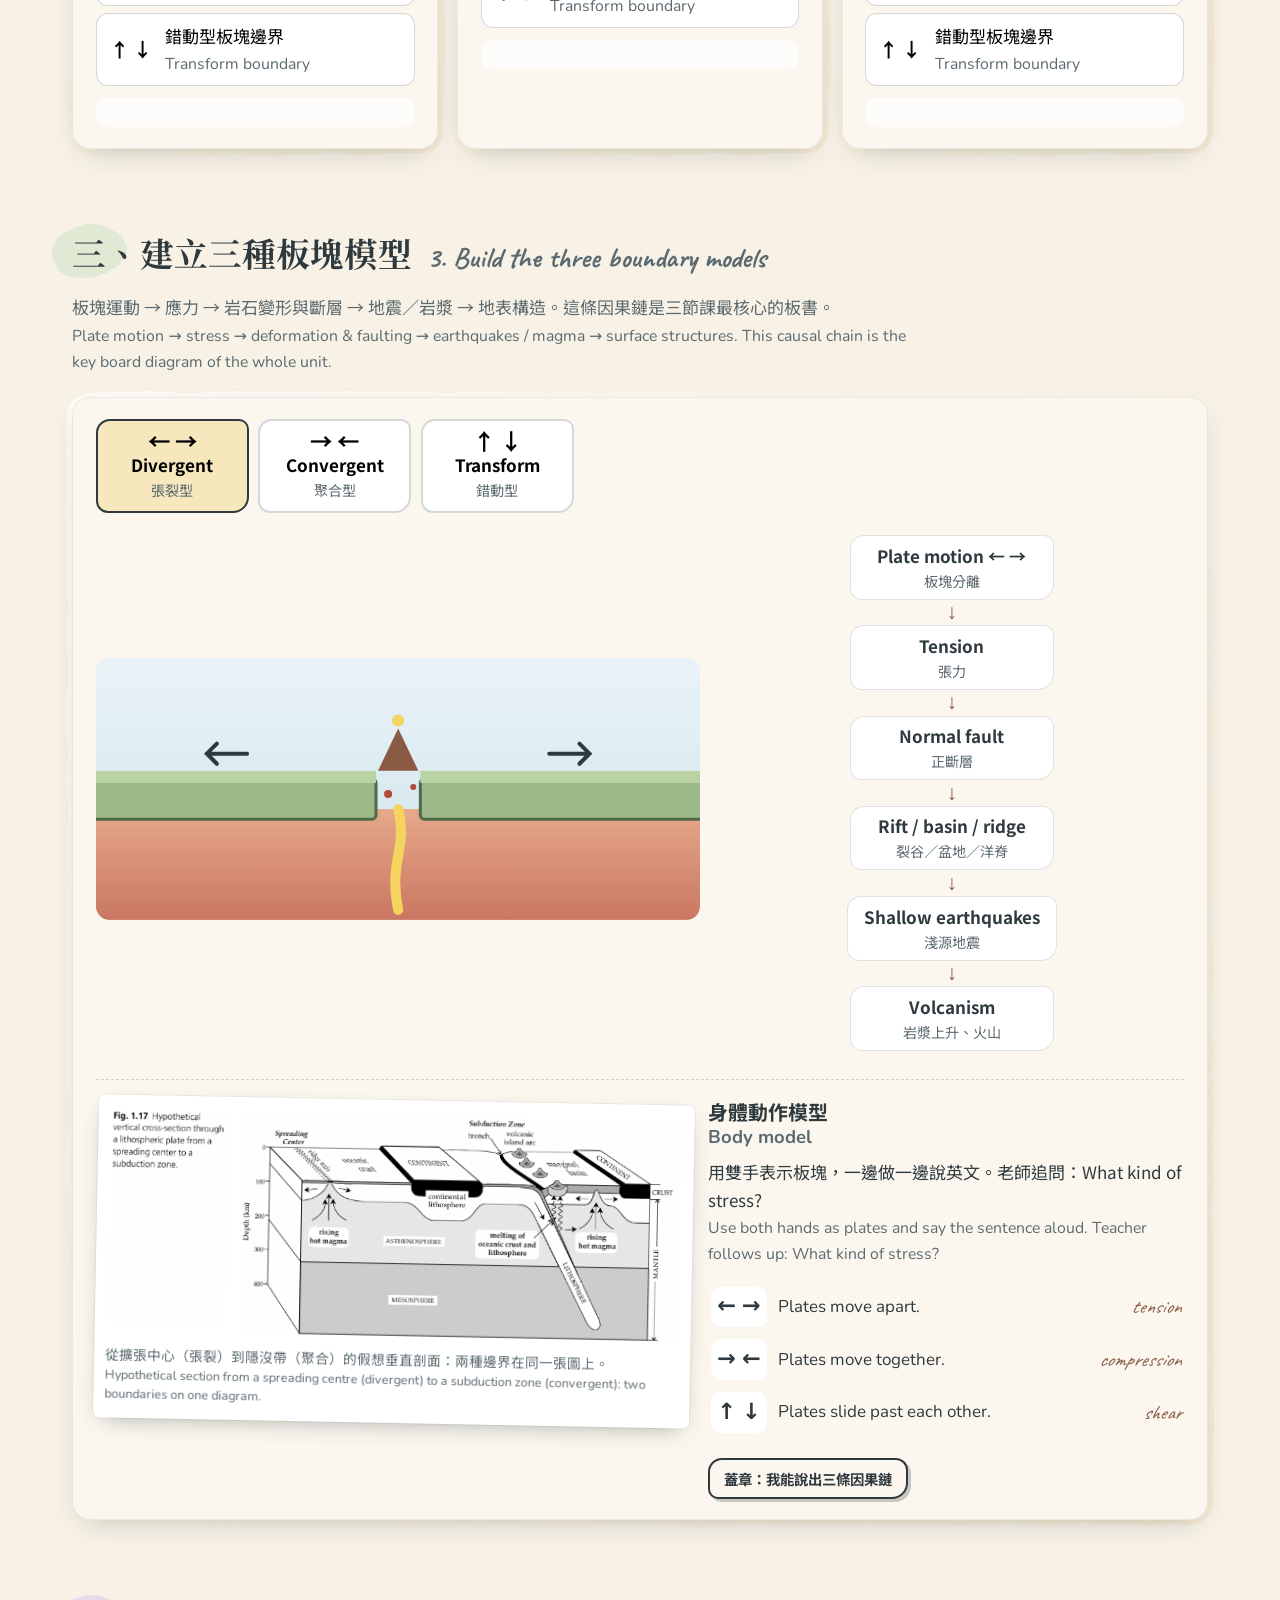
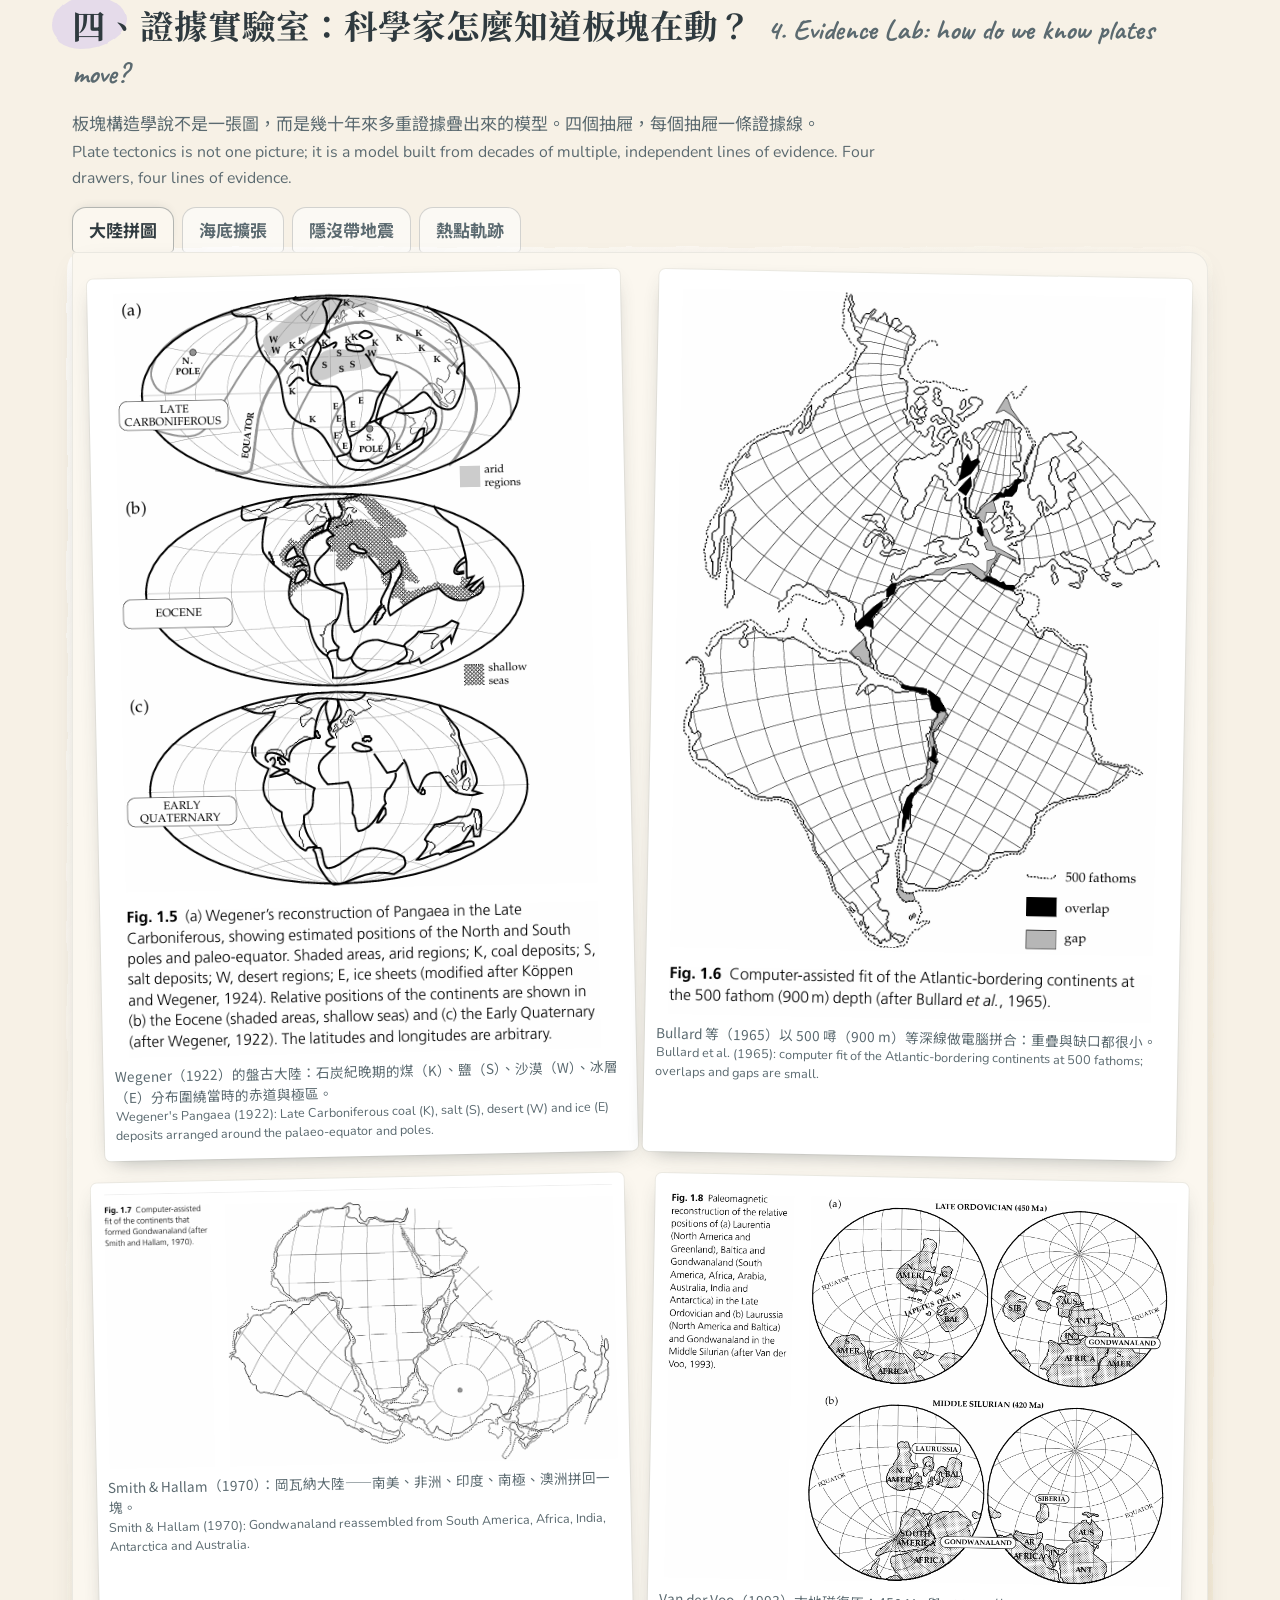
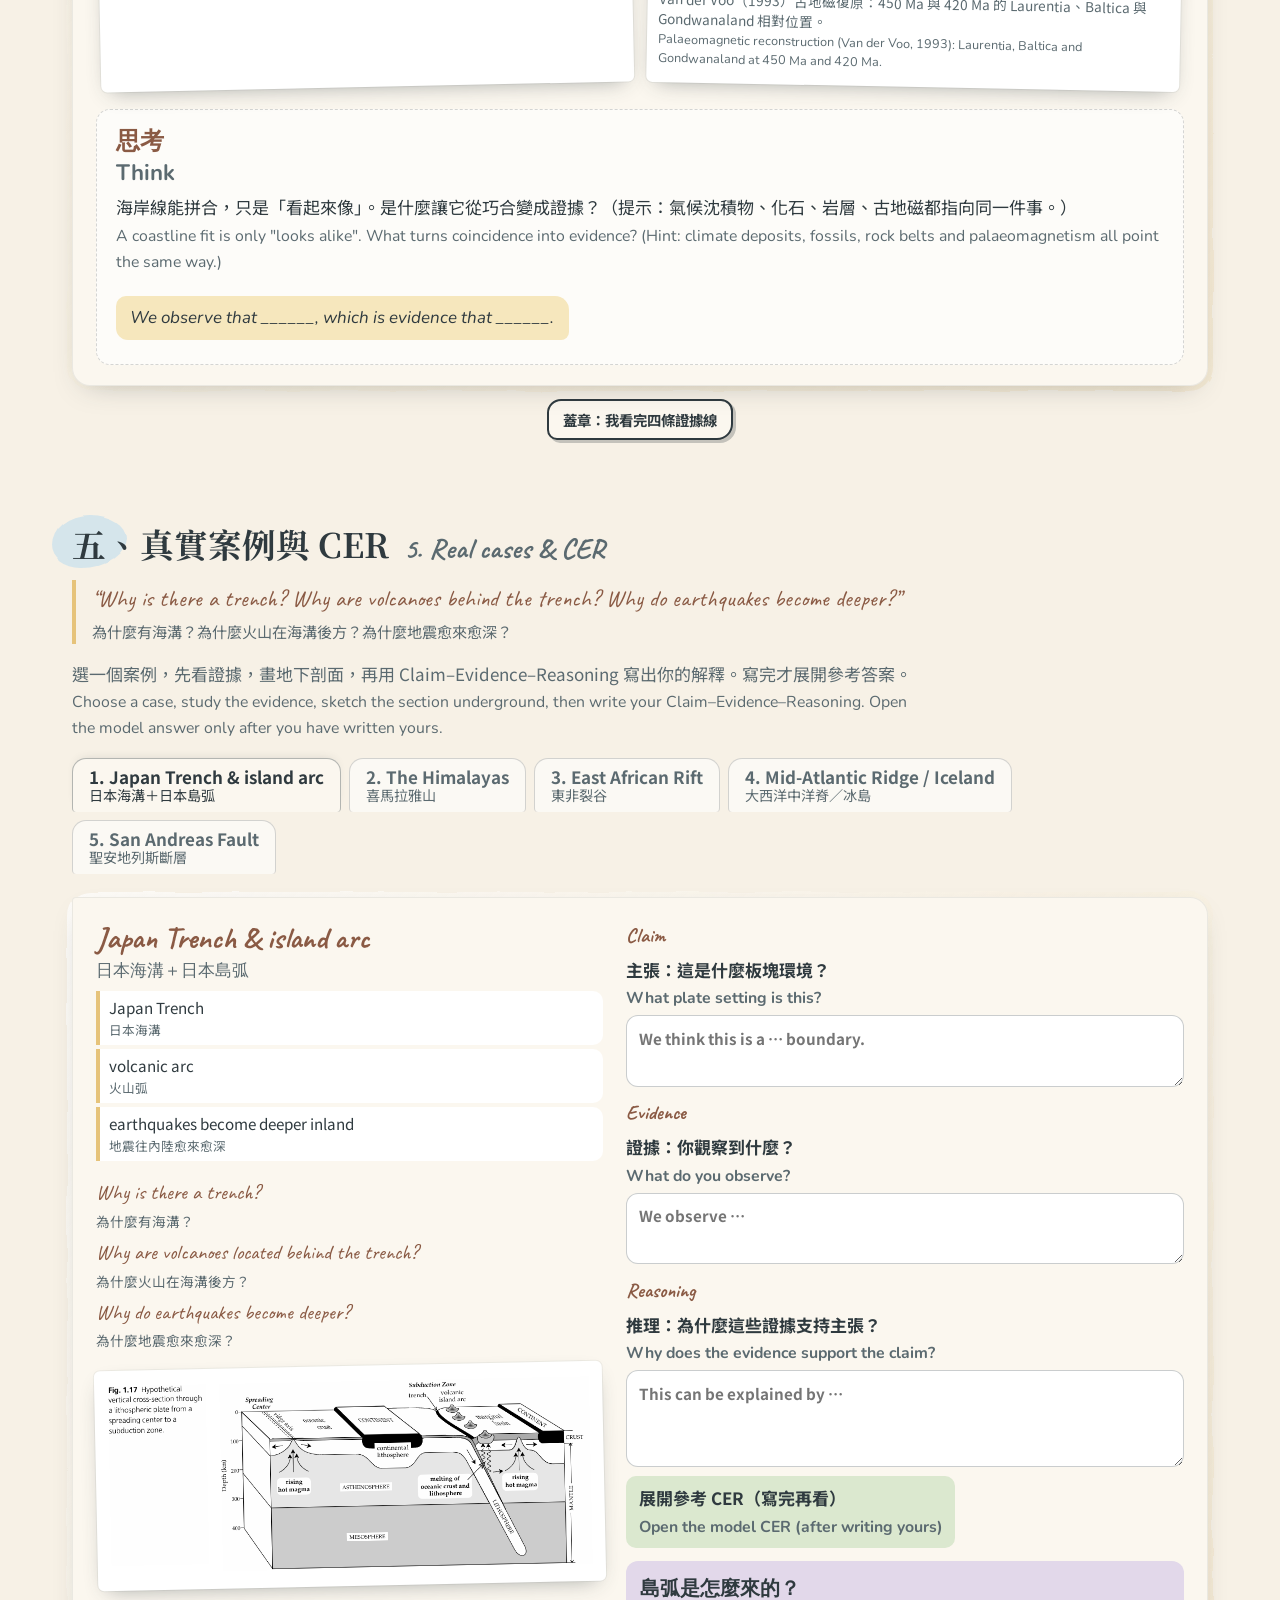
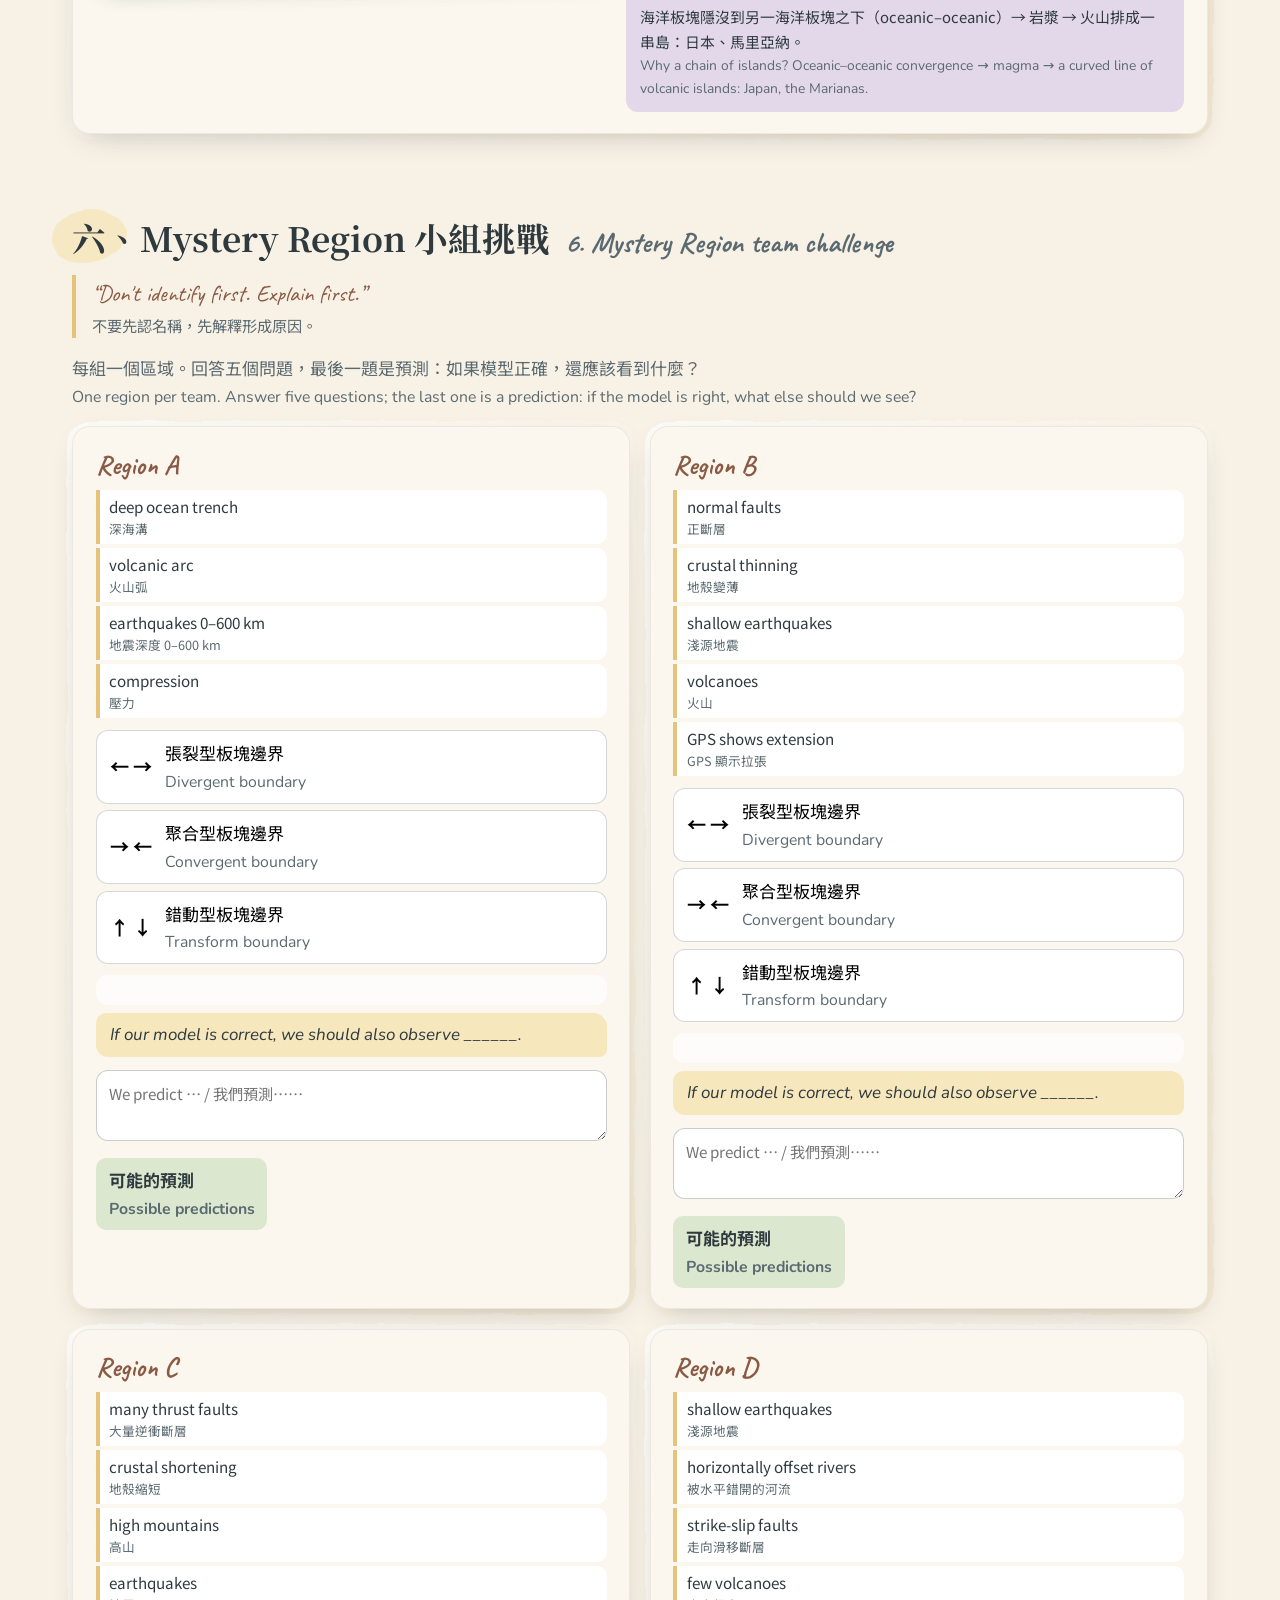
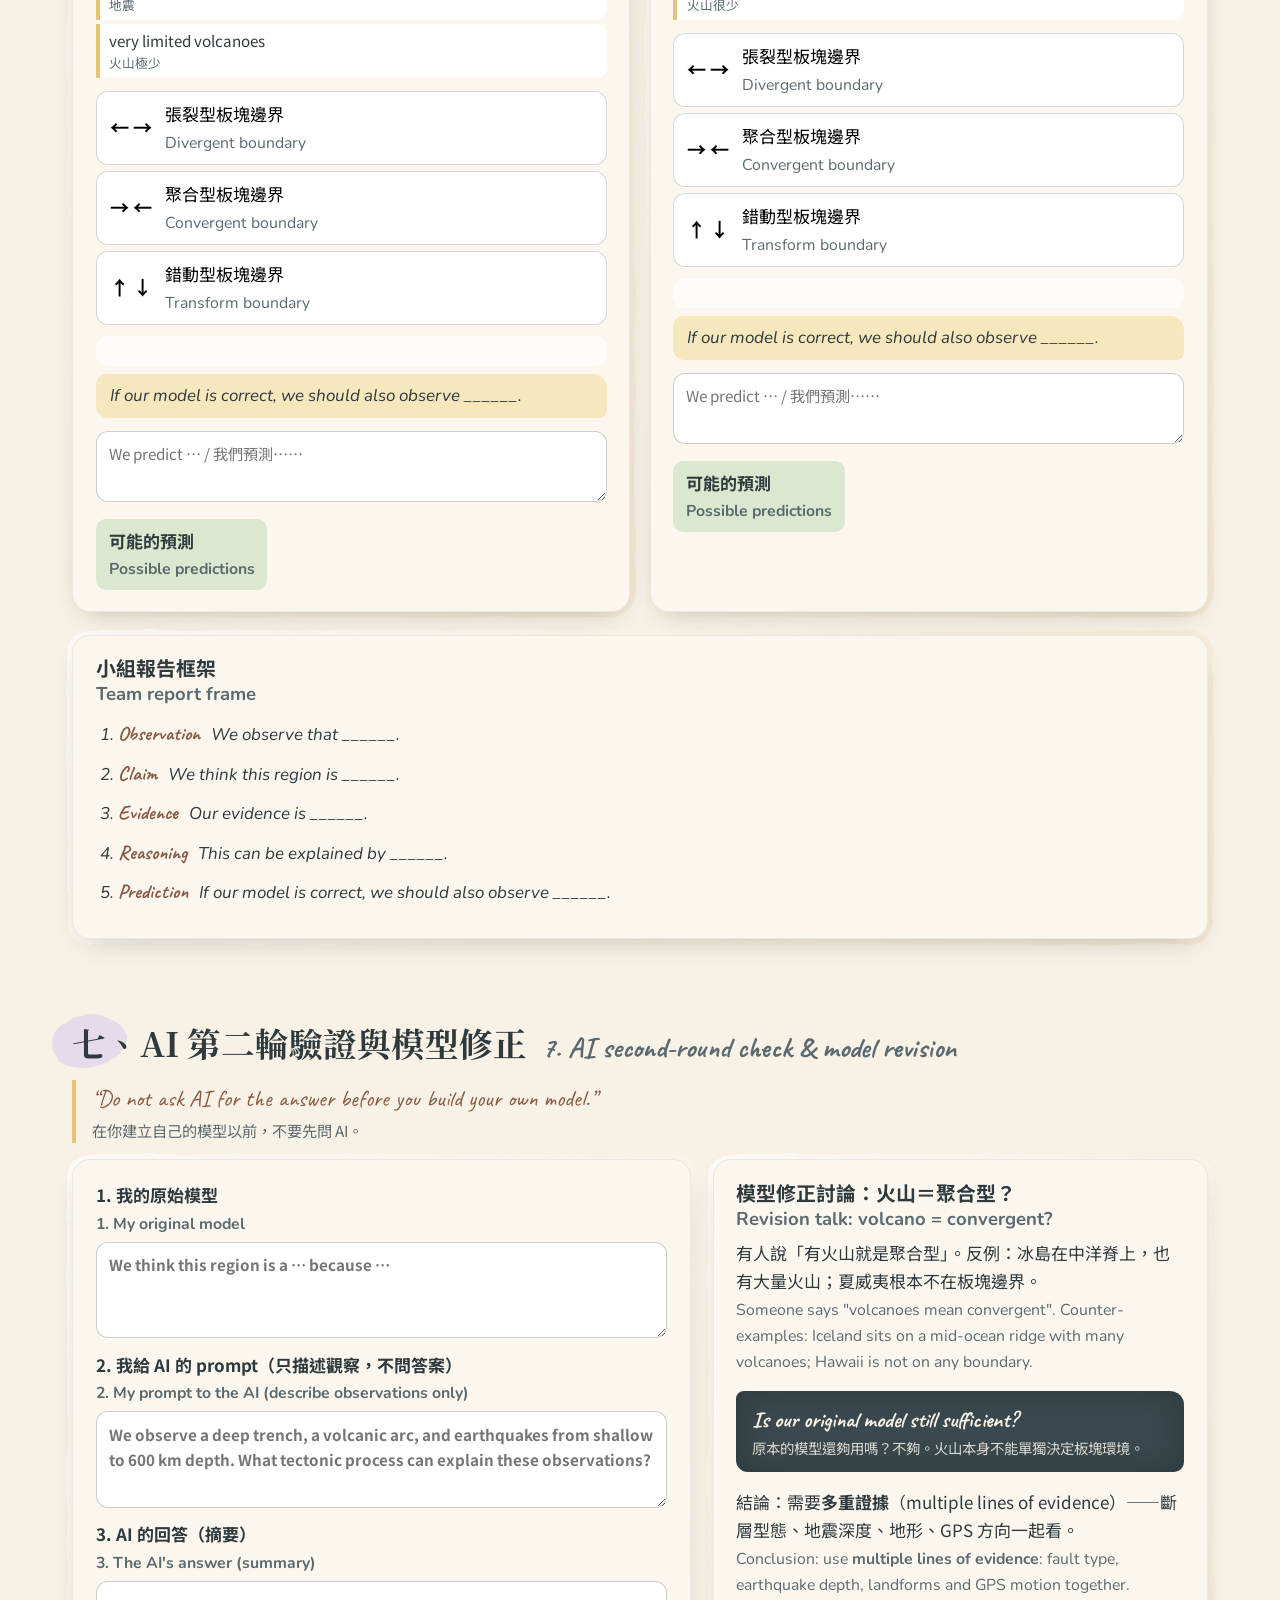
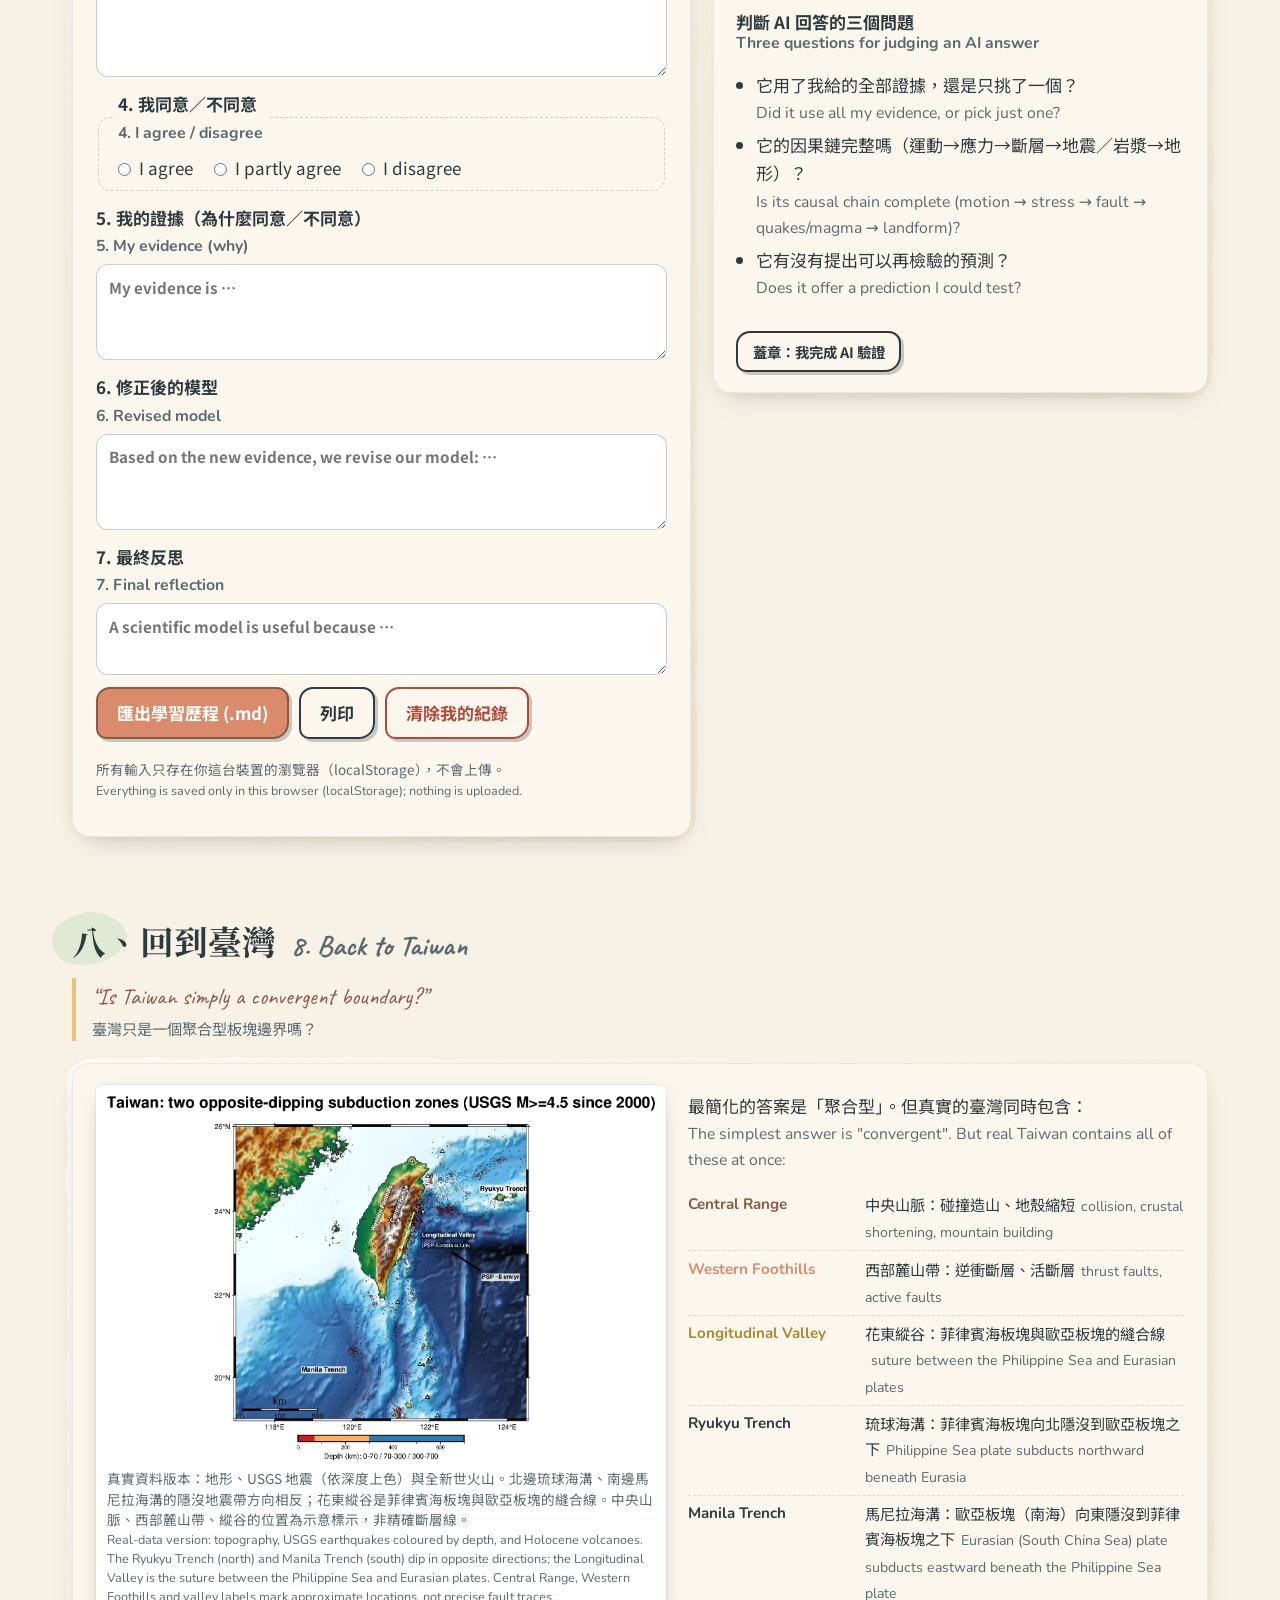
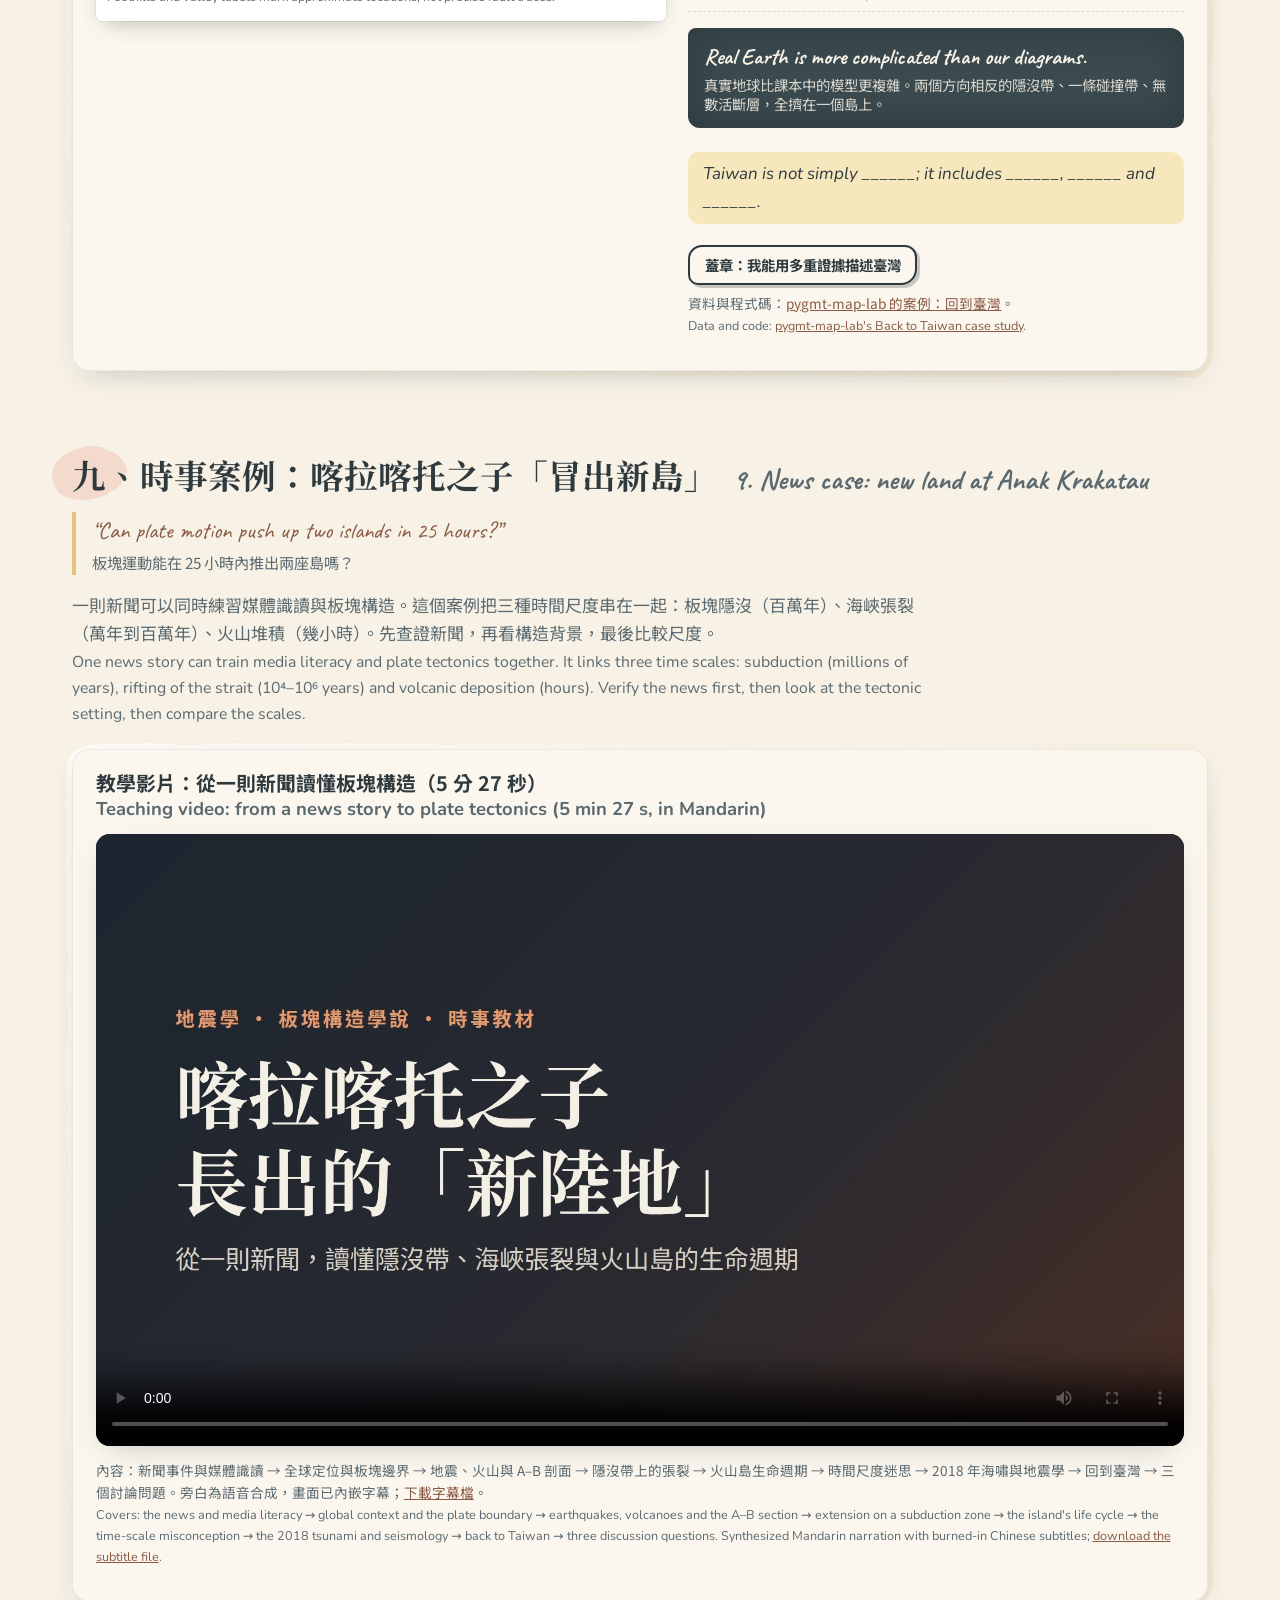
==== commit e448e265: "Add the Notebook/GitHub tutorial video under the lesson map The page's real-data maps come from the " ====
--- a/index.html
+++ b/index.html
@@ -43,7 +43,6 @@
     <a href="#predict"><span class="bi"><span class="zh">預測</span><span class="en">Predict</span></span></a>
     <a href="#ai"><span class="bi"><span class="zh">AI 驗證</span><span class="en">AI Check</span></span></a>
     <a href="#krakatau"><span class="bi"><span class="zh">時事案例</span><span class="en">News case</span></span></a>
-    <a href="pygmt-3dprint.html"><span class="bi"><span class="zh">3D 列印</span><span class="en">3D print</span></span></a>
     <a href="#language"><span class="bi"><span class="zh">語言角</span><span class="en">Language</span></span></a>
   </nav>
   <div class="tools">
@@ -124,6 +123,17 @@
       <a class="jump" href="#predict">→ #predict</a>
     </article>
   </div>
+
+  <!-- tool tutorial: Notebook + GitHub -->
+  <div class="card wide video-card">
+    <h3 class="bi"><span class="zh">動手畫地圖之前：Notebook 與 GitHub 上手指南（8 分鐘）</span><span class="en">Before you draw maps: getting started with Notebooks and GitHub (8 min, in Mandarin)</span></h3>
+    <p class="bi"><span class="zh">網頁裡的真實資料地圖（臺灣、巽他海峽、全球板塊邊界）都是用 PyGMT 畫的，程式在姊妹課程 <a href="https://github.com/oceanicdayi/pygmt-map-lab" target="_blank" rel="noopener">pygmt-map-lab</a>。這支影片帶學生從課程首頁開啟 Colab、一格一格執行 Notebook、看懂錯誤訊息，最後把作品上傳 GitHub 繳交。</span><span class="en">The real-data maps on this page (Taiwan, the Sunda Strait, global plate boundaries) were drawn with PyGMT in the sister course <a href="https://github.com/oceanicdayi/pygmt-map-lab" target="_blank" rel="noopener">pygmt-map-lab</a>. This video walks students through opening the notebooks in Colab, running them cell by cell, reading error messages, and submitting their work on GitHub.</span></p>
+    <video controls preload="metadata" playsinline poster="artifacts/22-notebook_github_tutorial_poster.jpg">
+      <source src="artifacts/22-notebook_github_tutorial.mp4" type="video/mp4">
+      <track kind="captions" srclang="zh-Hant" label="中文字幕" src="artifacts/22-notebook_github_tutorial.vtt">
+    </video>
+    <p class="bi hint"><span class="zh">內容：三站流程（GitHub → Colab → GitHub）→ 開啟 Notebook、登入並存副本 → 兩格「準備環境」分開執行 → Shift＋Enter 與逐步取消註解 → 看懂 NameError、從頭重跑 → 下載 USGS 地震並畫圖 → 建立 repository、上傳檔案、繳交前檢查。畫面為 GitHub、Colab 與 JupyterLab 的實際操作截圖；旁白為語音合成，畫面已內嵌字幕；<a href="artifacts/22-notebook_github_tutorial.vtt" download>下載字幕檔</a>。</span><span class="en">Covers: the three stops (GitHub → Colab → GitHub) → opening a notebook, signing in and saving a copy → running the two setup cells separately → Shift+Enter and uncommenting one step at a time → reading a NameError and rerunning from the top → fetching USGS quakes and plotting them → creating a repository, uploading files and checking the link before submitting. Screens are real GitHub, Colab and JupyterLab captures; synthesized narration with burned-in subtitles; <a href="artifacts/22-notebook_github_tutorial.vtt" download>download the subtitle file</a>.</span></p>
+  </div>
 </section>
 
 <!-- ===================== 1. OBSERVE ===================== -->
@@ -486,8 +496,6 @@
       </div>
       <p class="frame">Taiwan is not simply ______; it includes ______, ______ and ______.</p>
       <button class="btn small stamp-btn" data-stamp="taiwan"><span class="bi"><span class="zh">蓋章：我能用多重證據描述臺灣</span><span class="en">Stamp: I can describe Taiwan with multiple lines of evidence</span></span></button>
-      <p class="bi"><span class="zh">下一步是把這張地形做成拿得起來的模型：用 PyGMT 畫海溝和山脈，再輸出 3D 列印用的 STL。</span><span class="en">Next, turn this relief into something you can hold: plot the trenches and the ranges with PyGMT, then export an STL for a 3D printer.</span></p>
-      <a class="btn small" href="pygmt-3dprint.html"><span class="bi"><span class="zh">從地形圖到 3D 列印</span><span class="en">From the map to a 3D print</span></span></a>
       <p class="bi hint"><span class="zh">資料與程式碼：<a href="https://github.com/oceanicdayi/pygmt-map-lab/blob/main/case-studies/taiwan-back-to-taiwan/taiwan_map.py" target="_blank" rel="noopener">pygmt-map-lab 的案例：回到臺灣</a>。</span><span class="en">Data and code: <a href="https://github.com/oceanicdayi/pygmt-map-lab/blob/main/case-studies/taiwan-back-to-taiwan/taiwan_map.py" target="_blank" rel="noopener">pygmt-map-lab's Back to Taiwan case study</a>.</span></p>
     </div>
   </div>
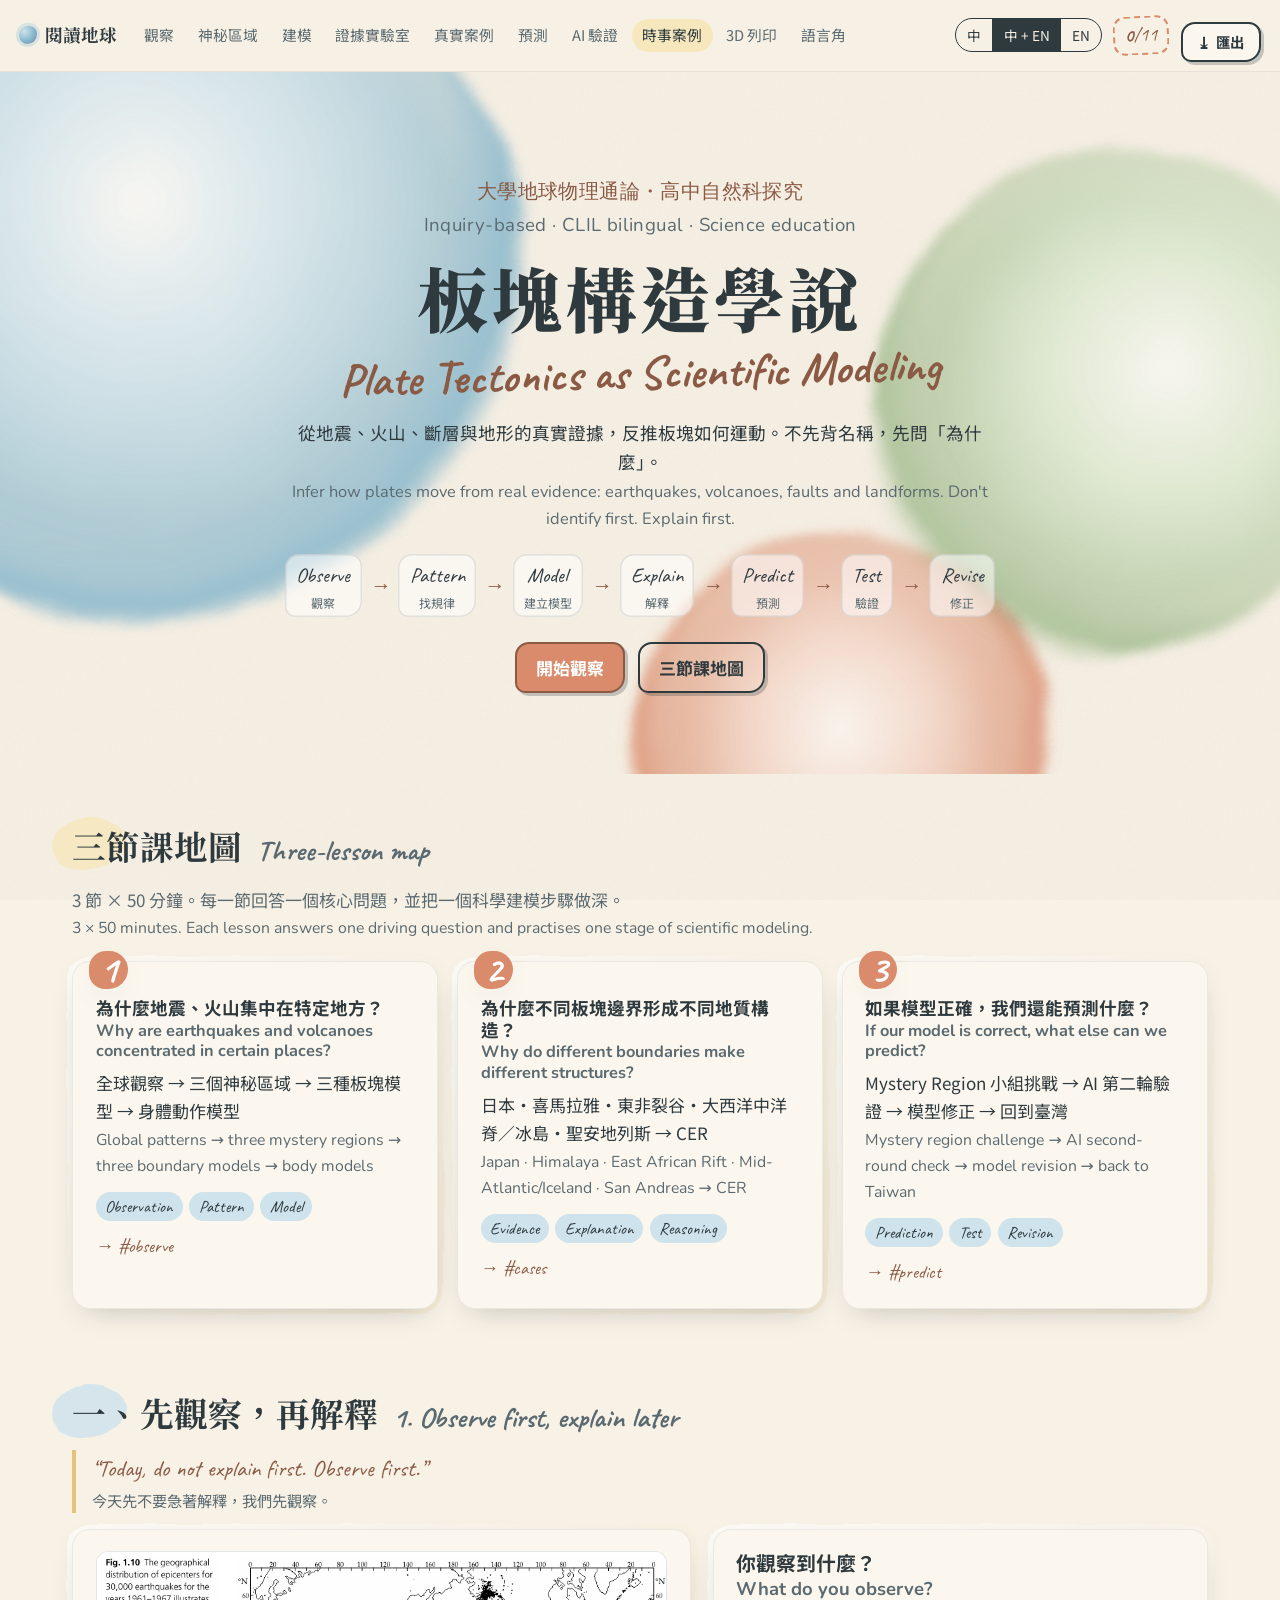
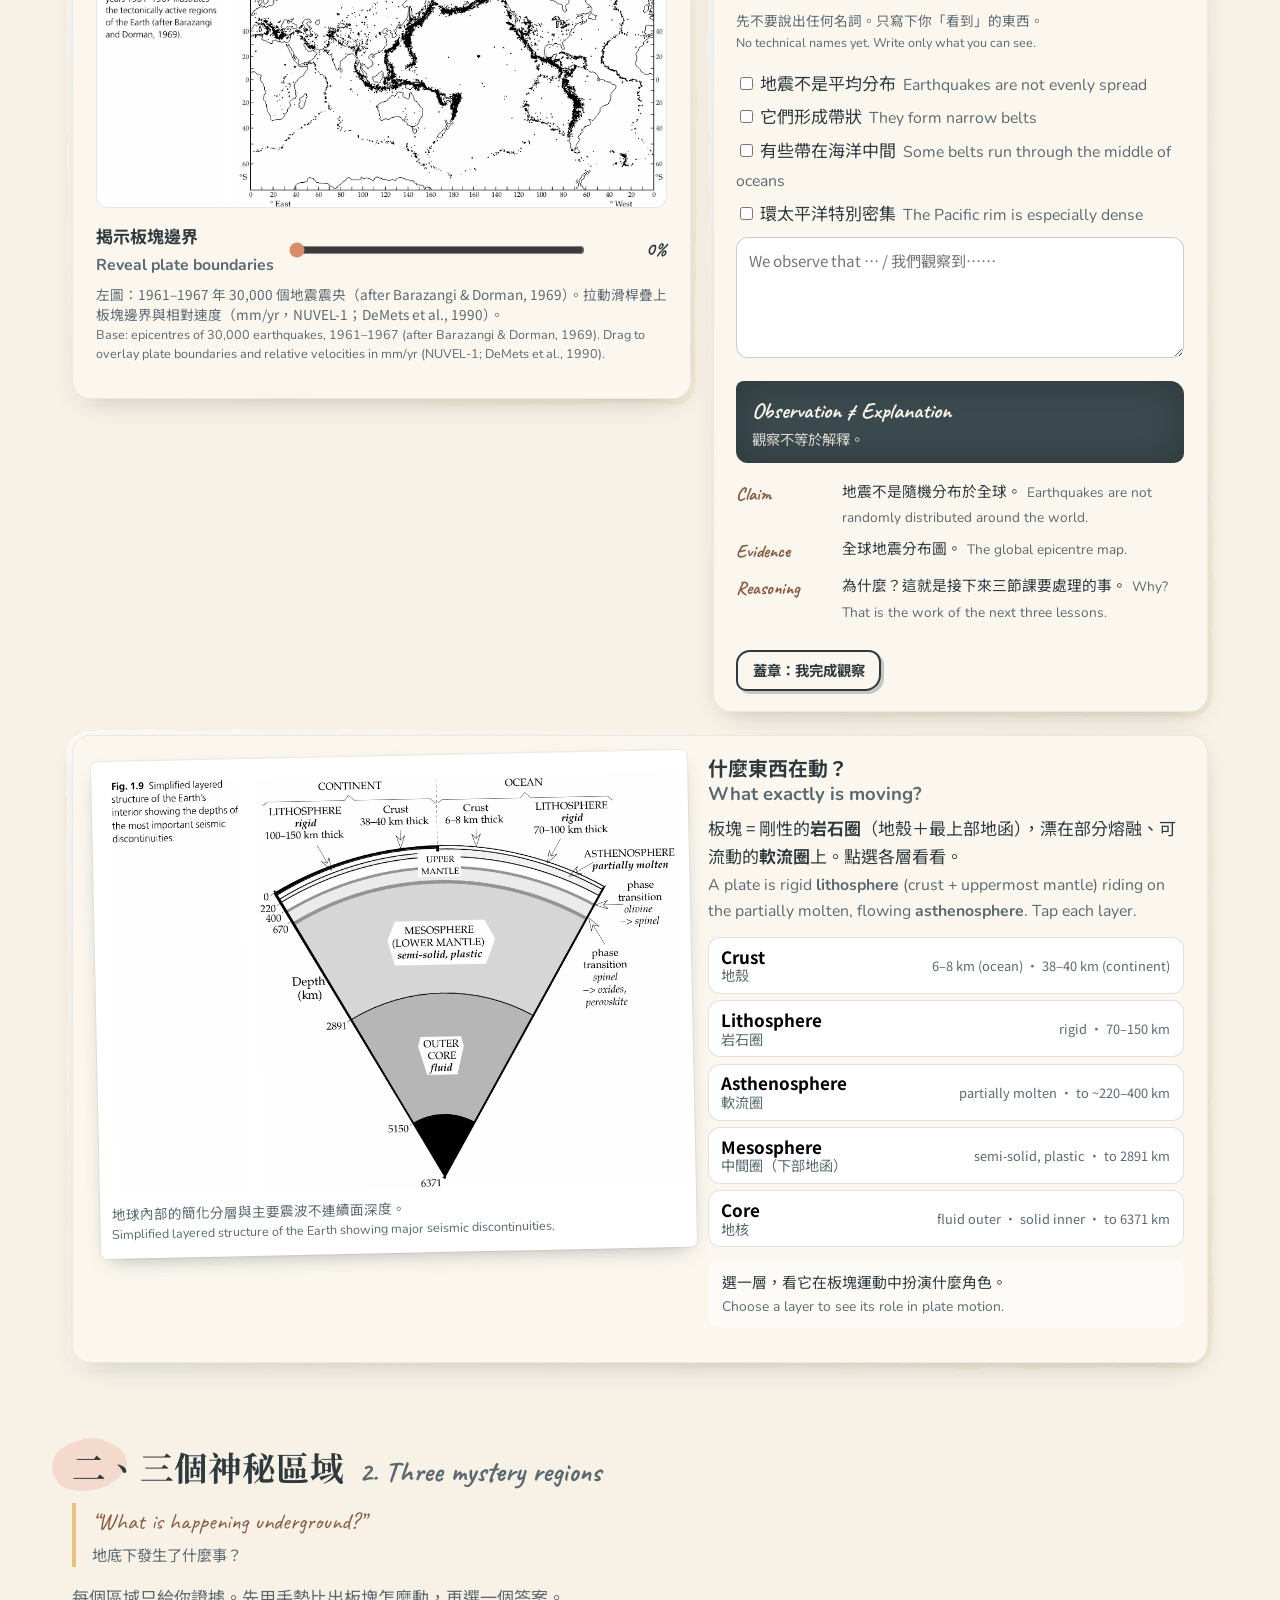
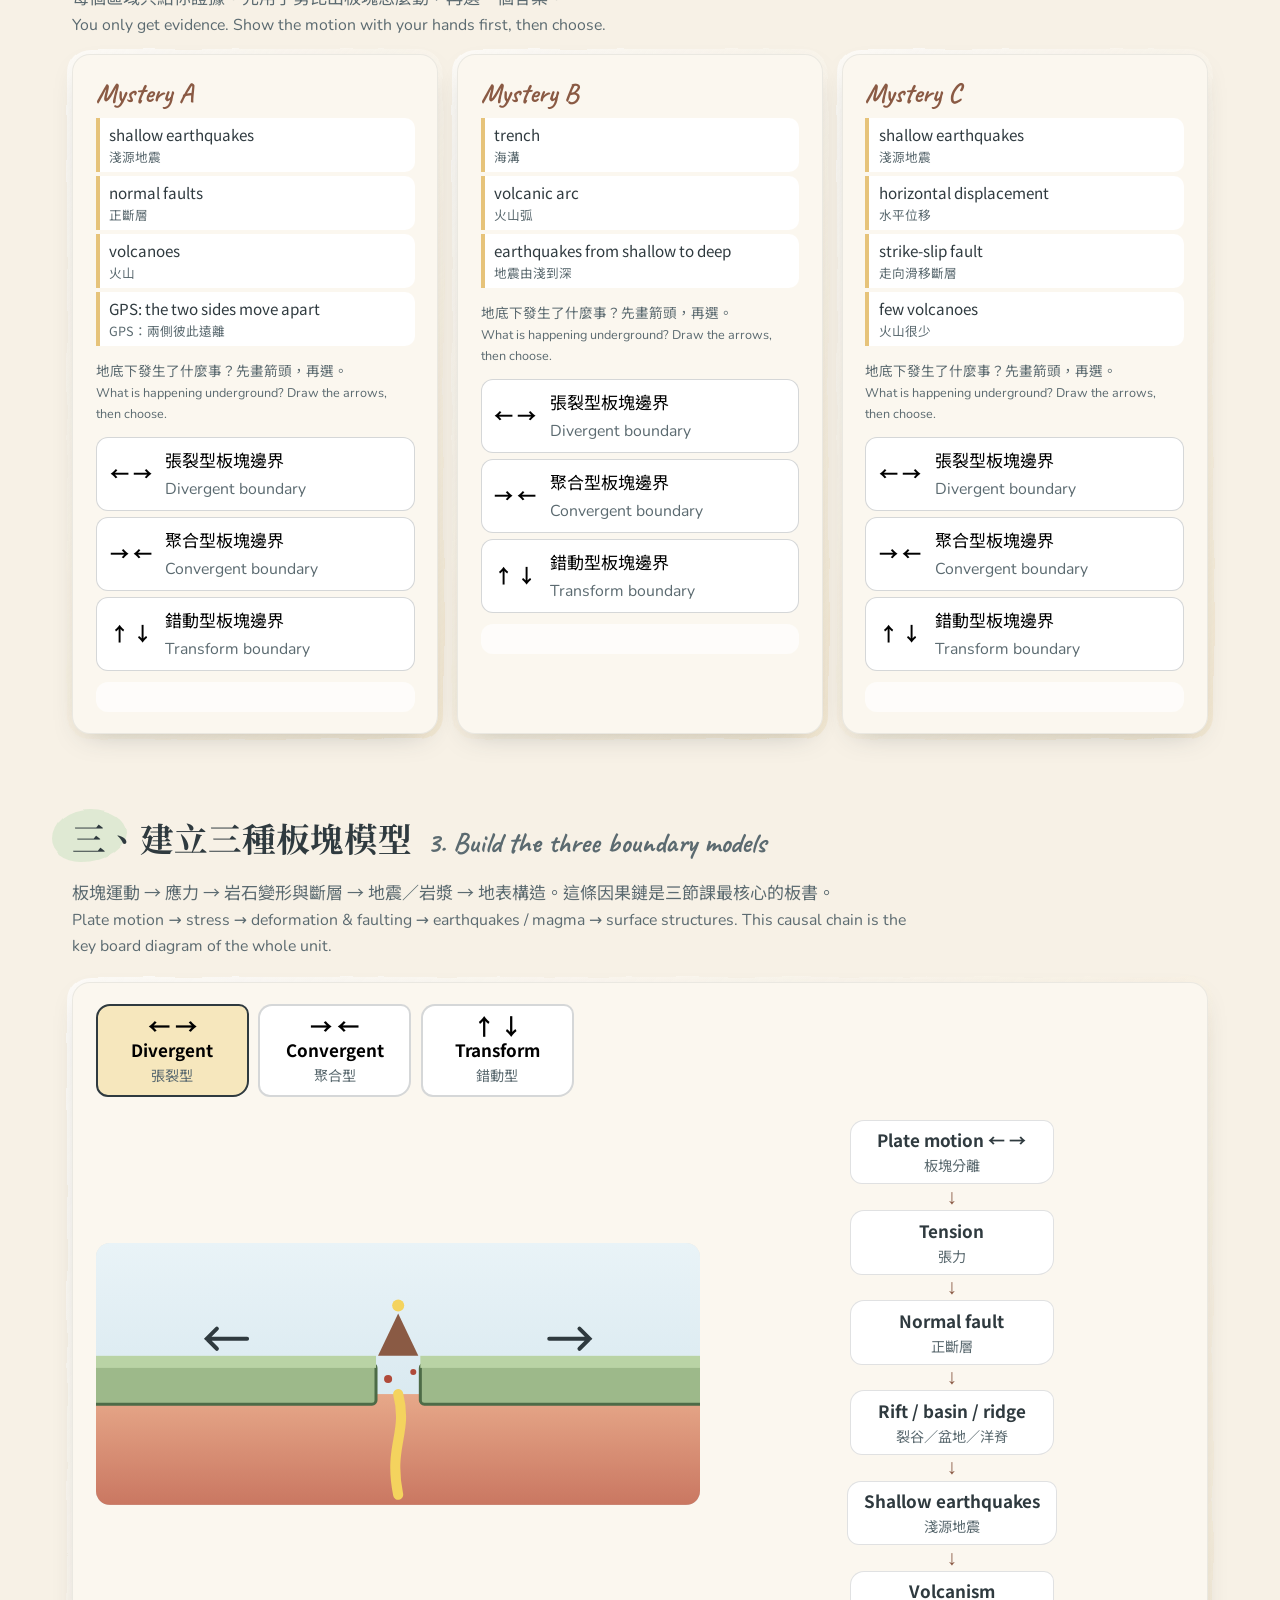
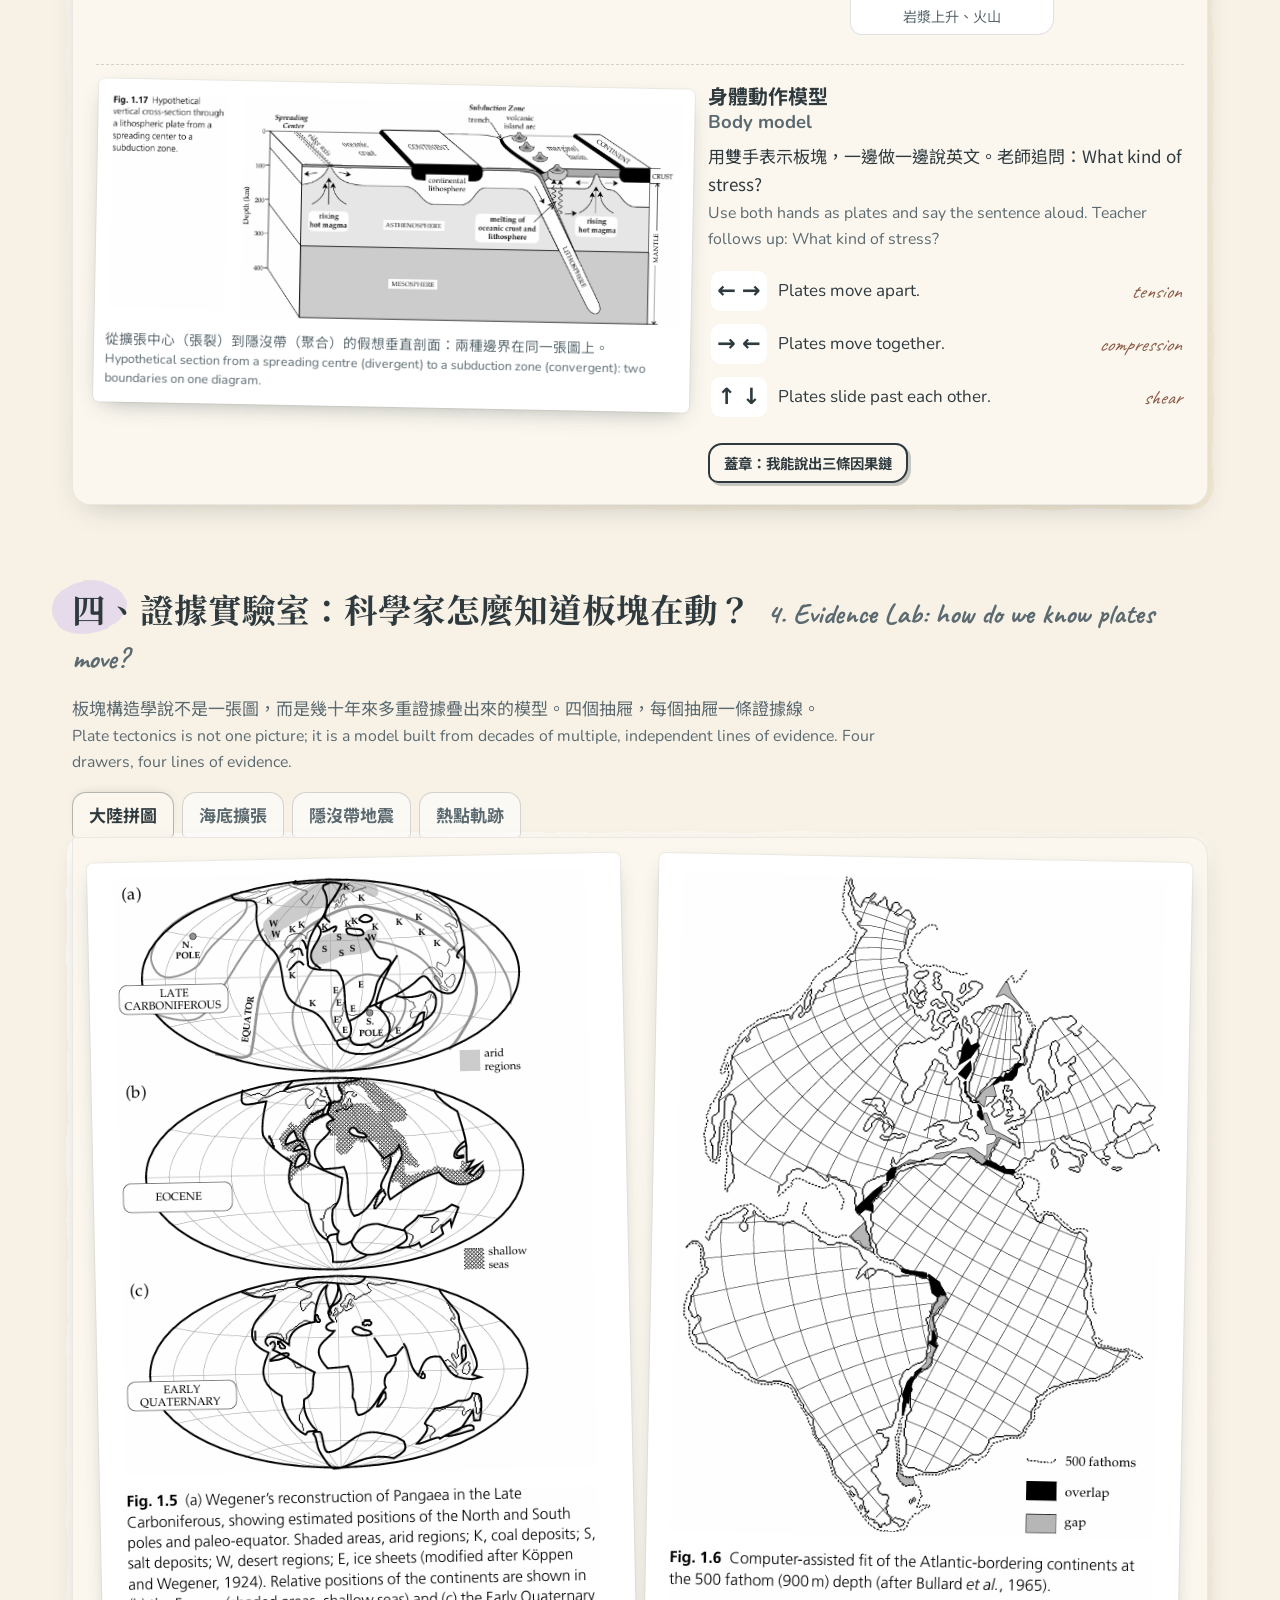
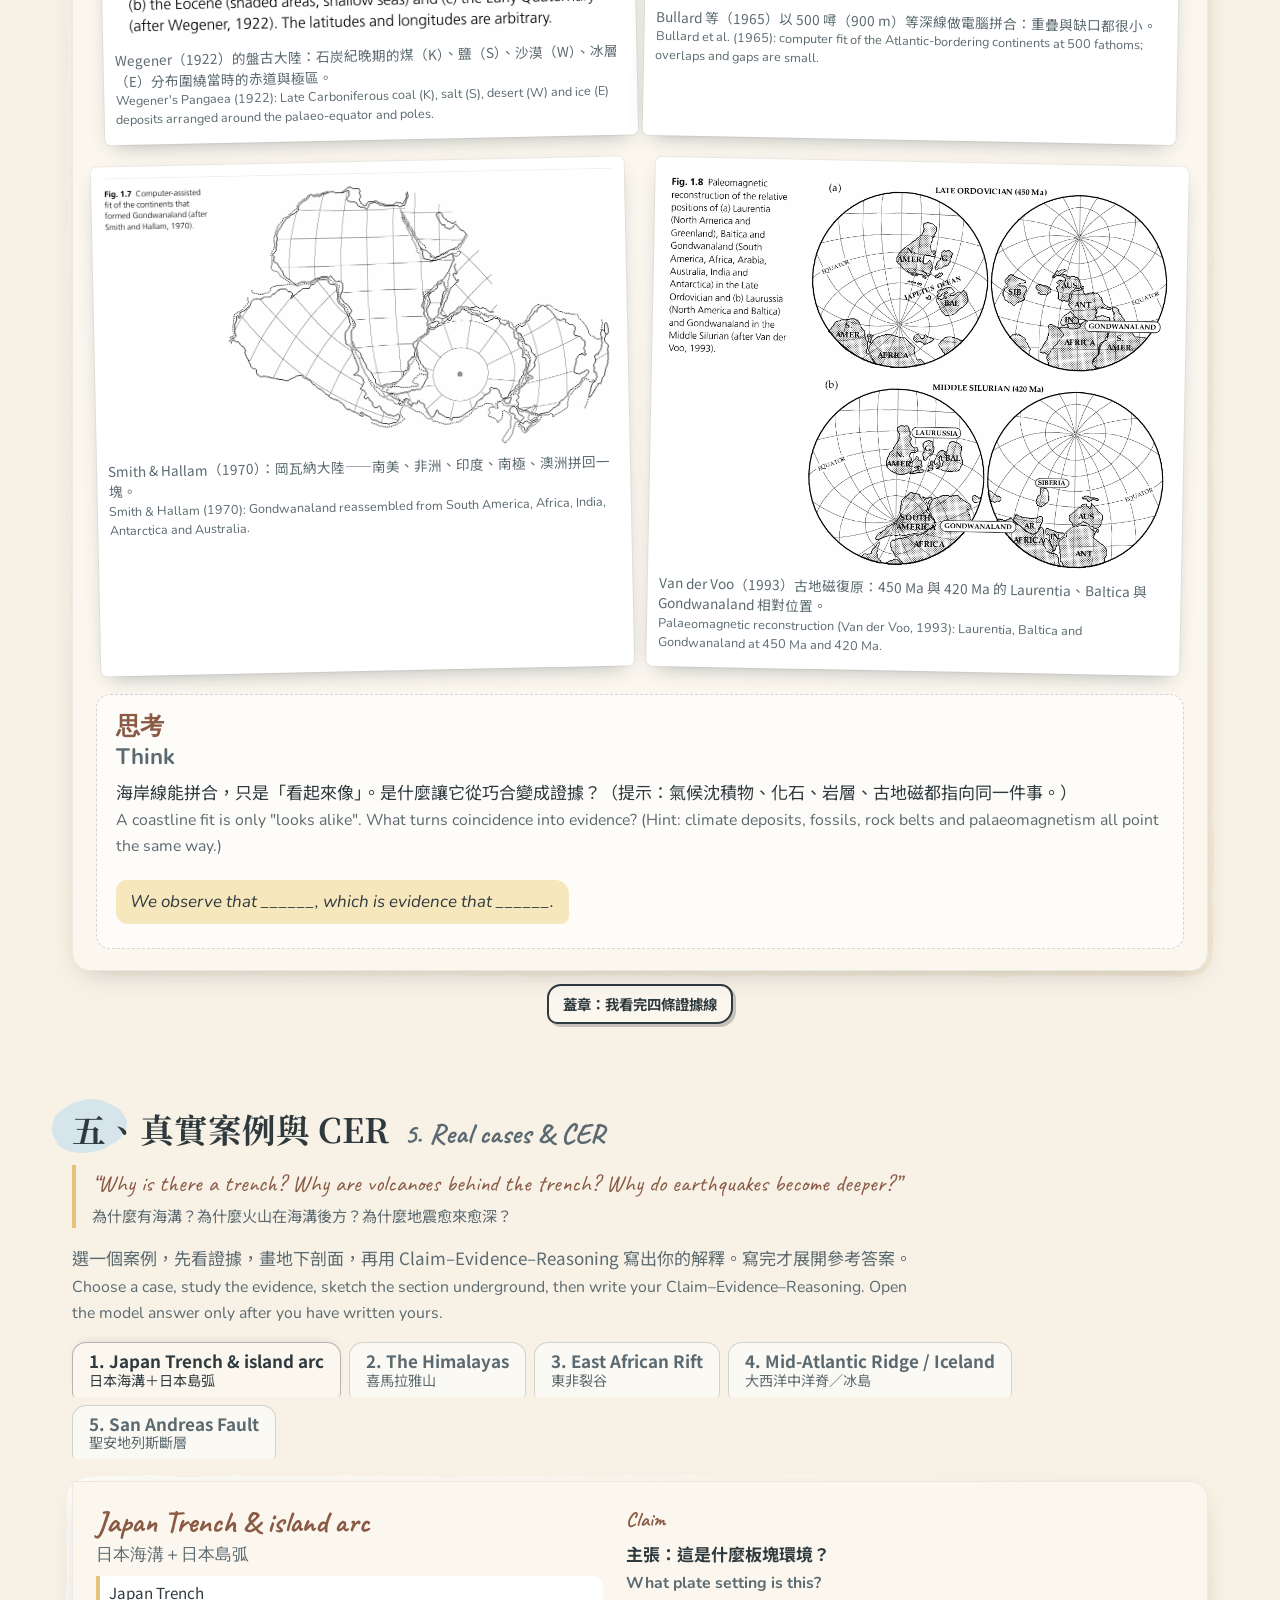
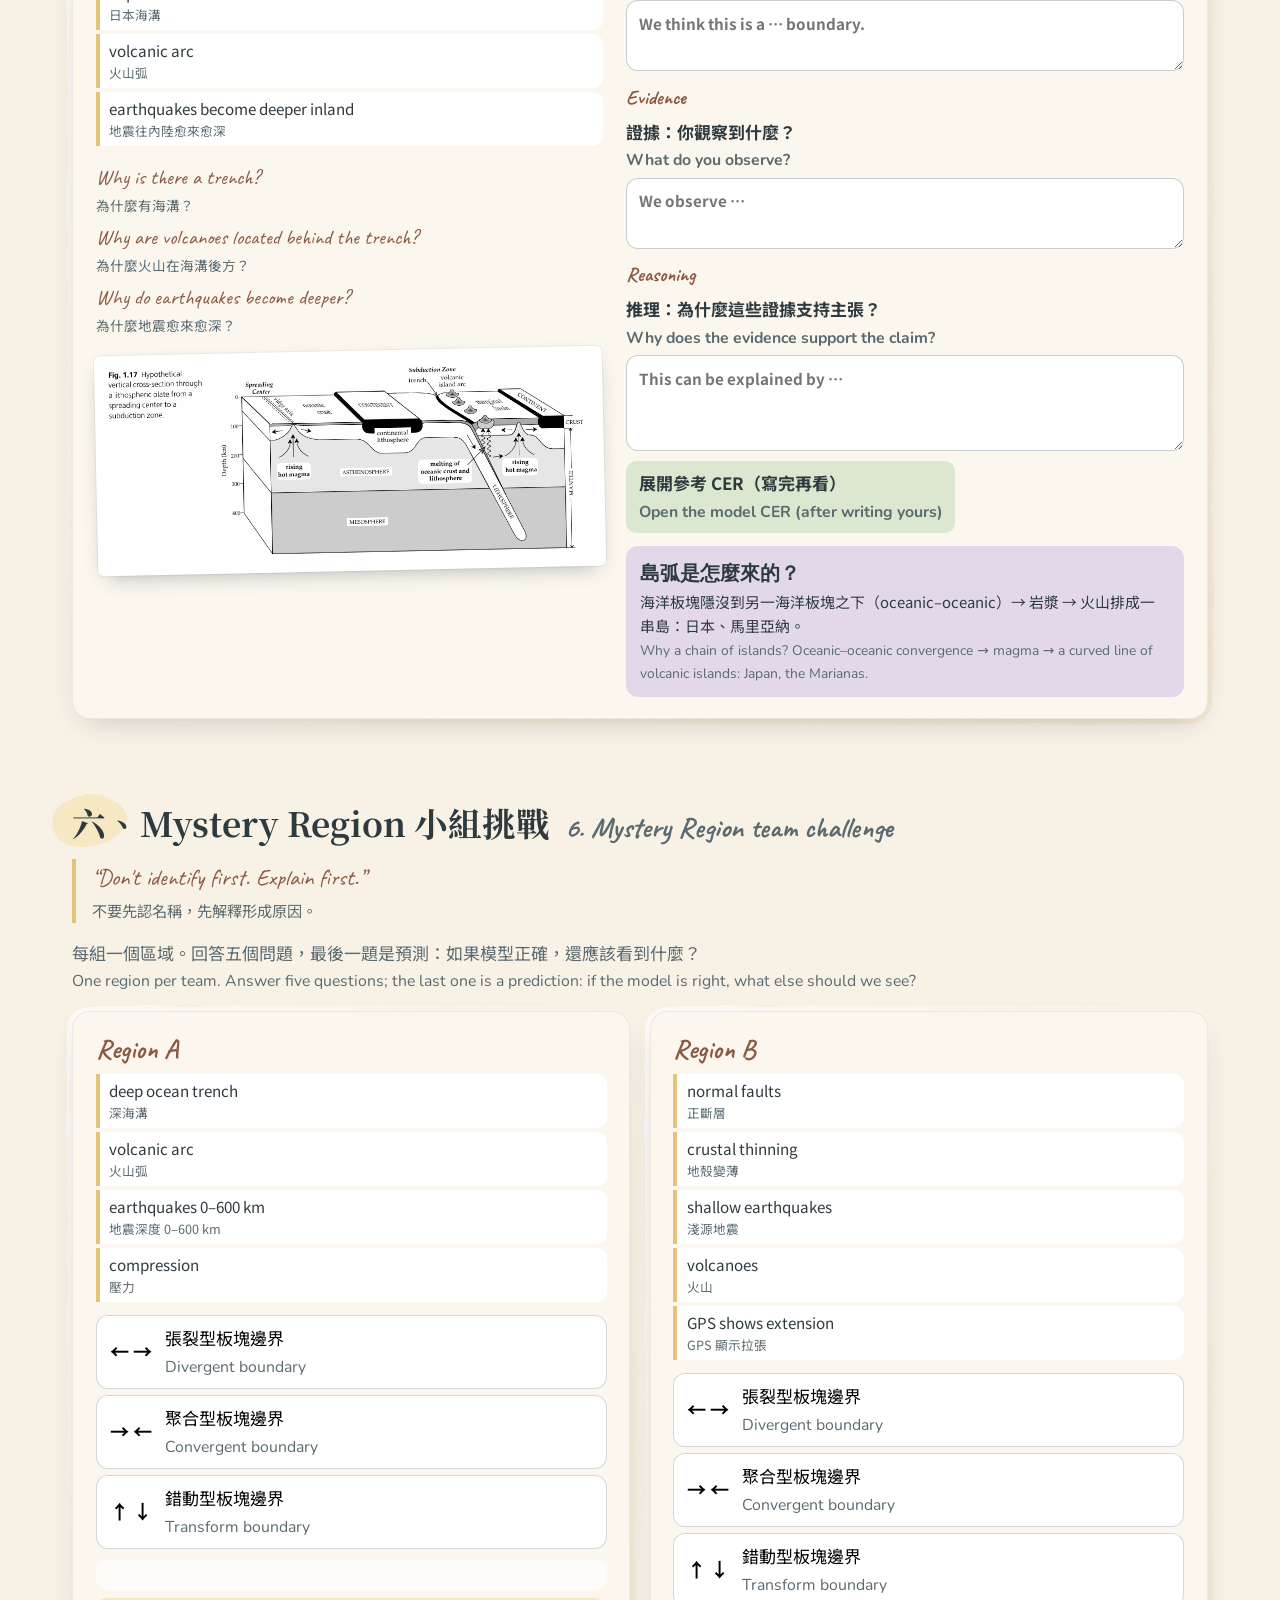
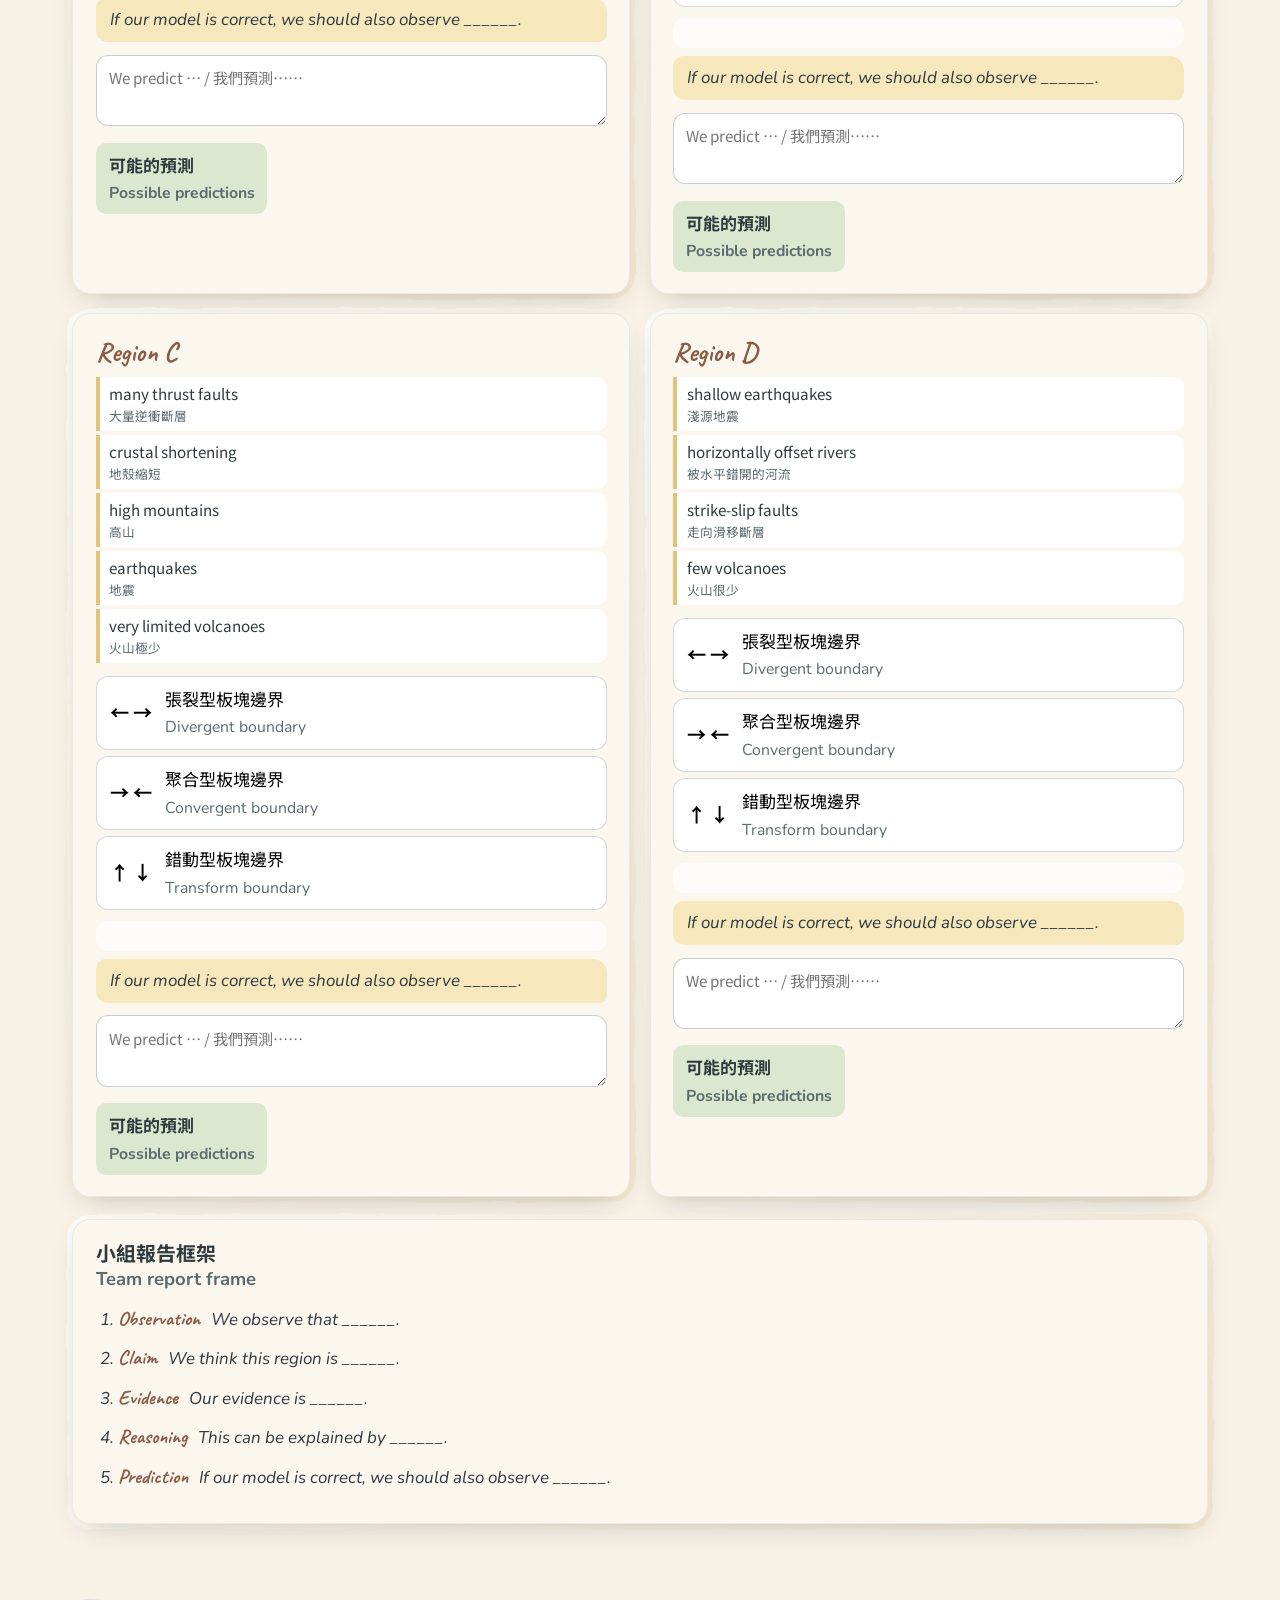
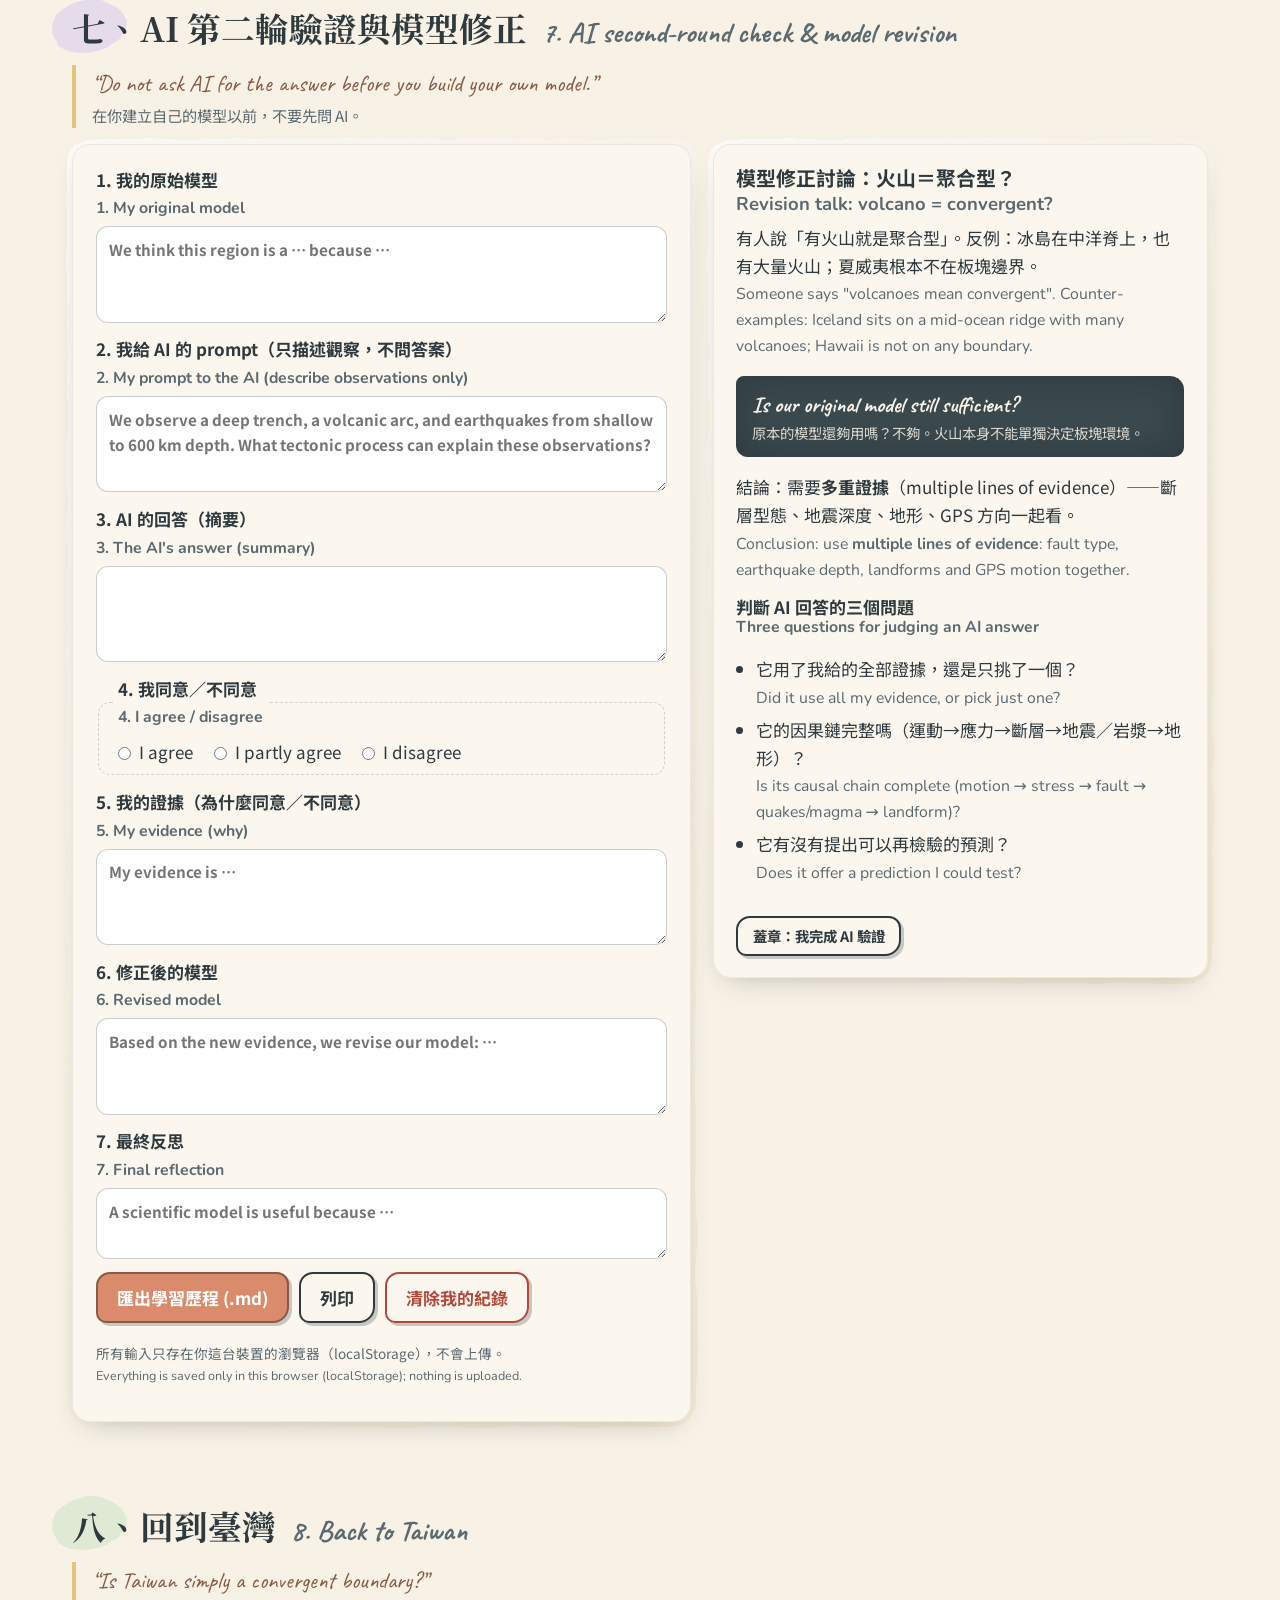
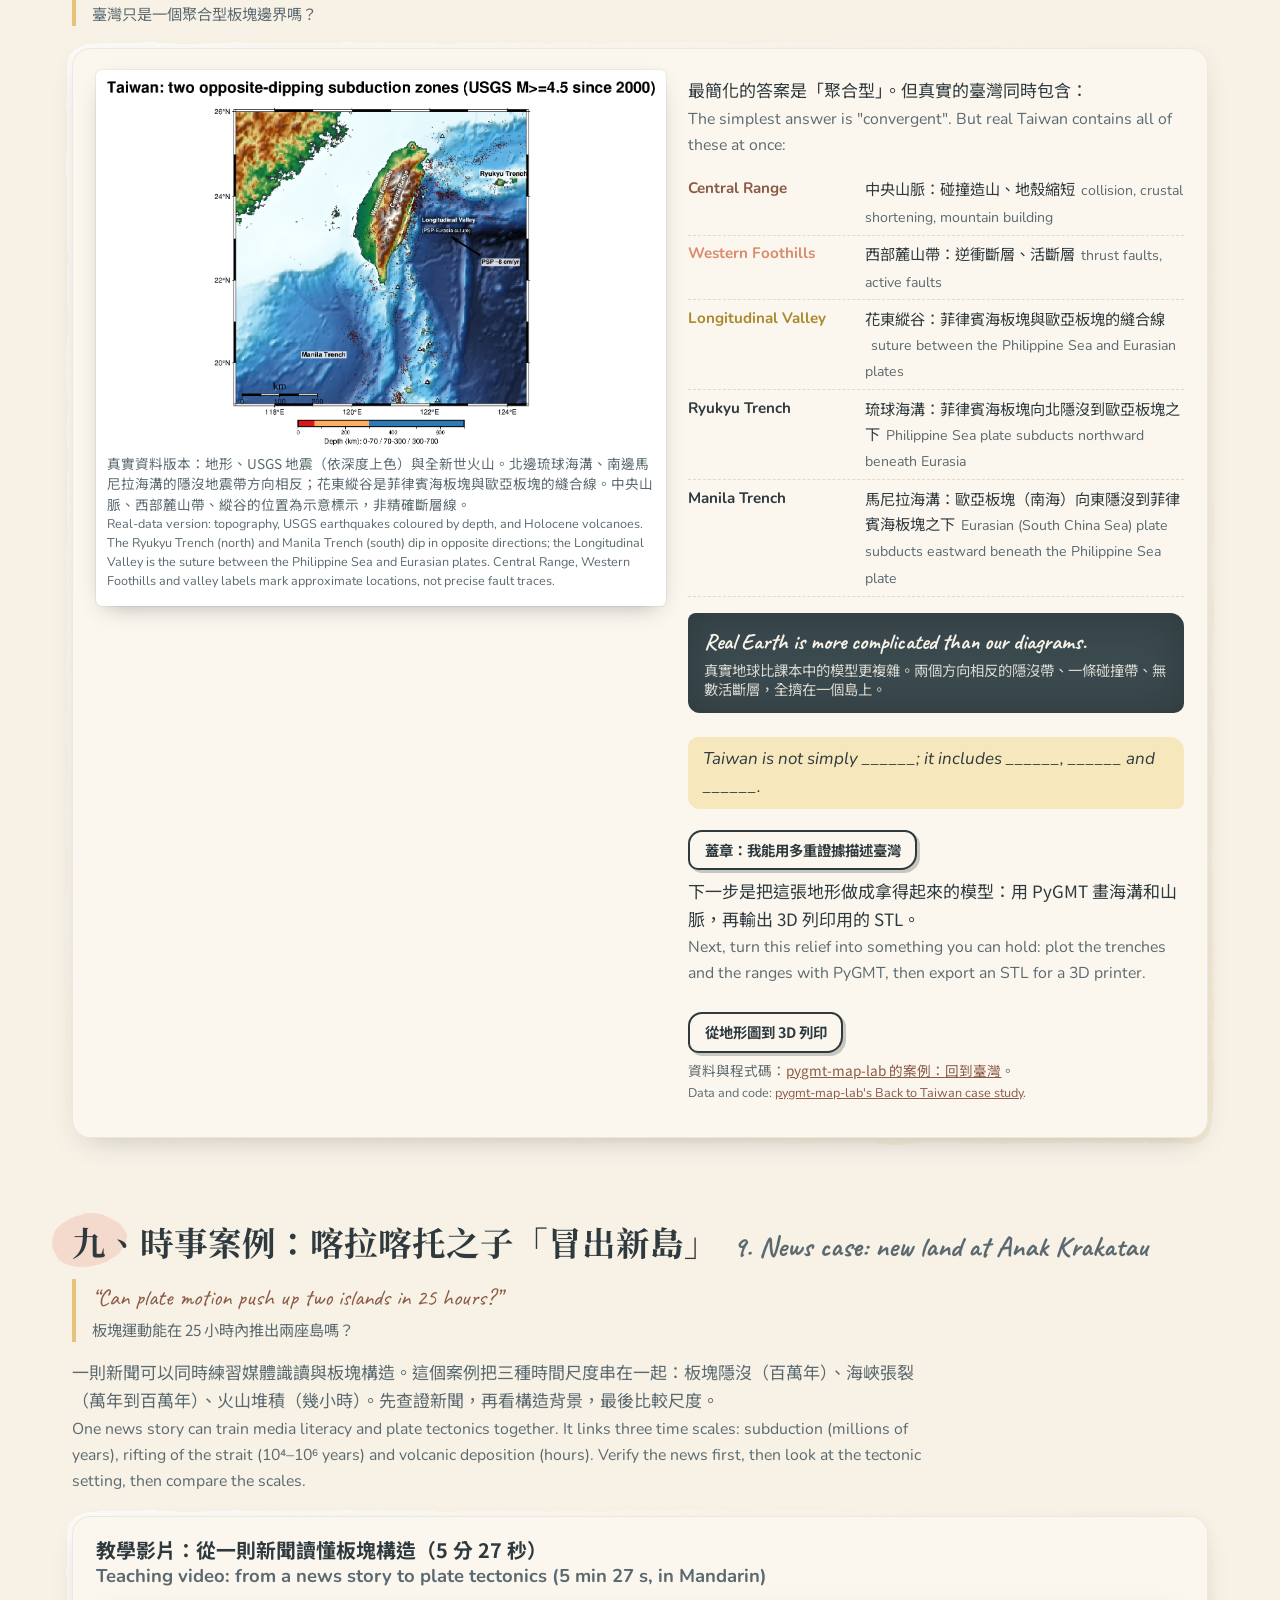
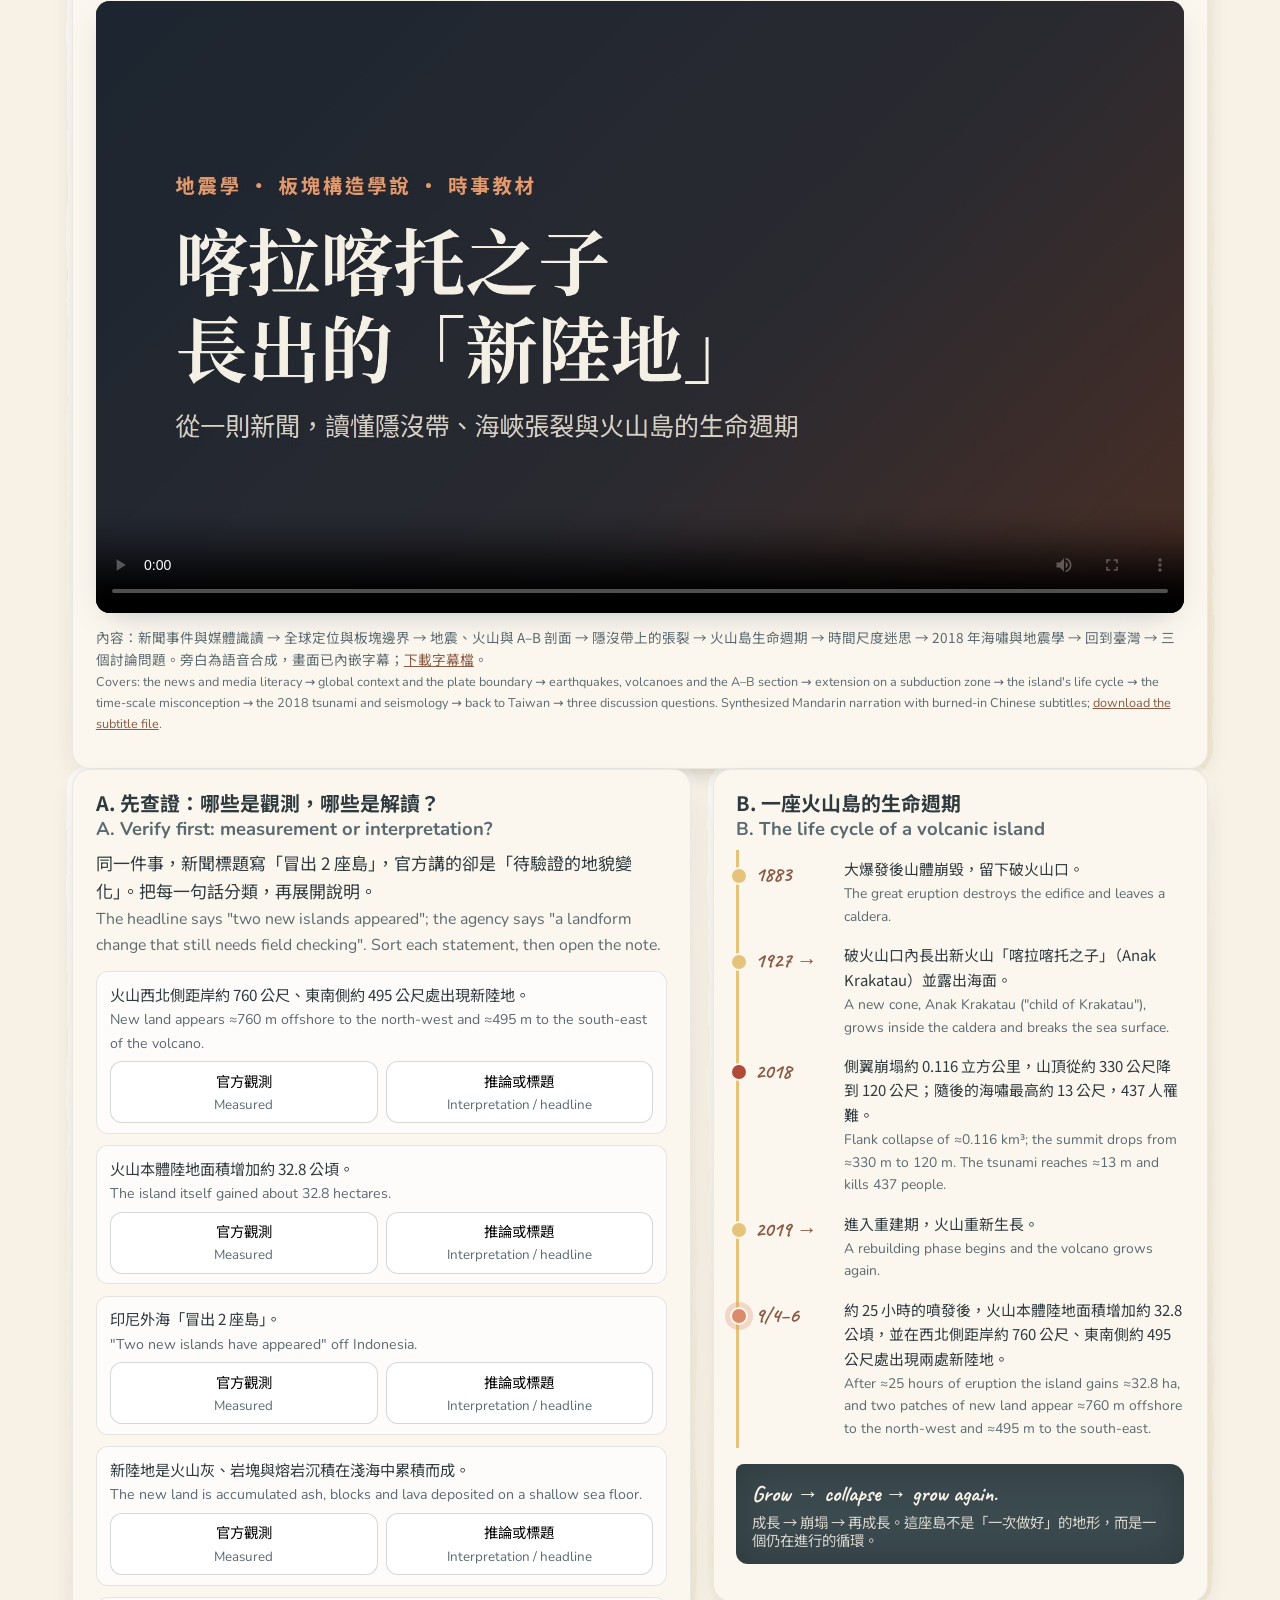
==== commit dc727e69: "Merge pull request #16 from oceanicdayi/cursor/pygmt-relief-to-3dprint-46d6 新增實作：用 PyGMT 畫地形圖並輸出 3D " ====
--- a/index.html
+++ b/index.html
@@ -43,6 +43,7 @@
     <a href="#predict"><span class="bi"><span class="zh">預測</span><span class="en">Predict</span></span></a>
     <a href="#ai"><span class="bi"><span class="zh">AI 驗證</span><span class="en">AI Check</span></span></a>
     <a href="#krakatau"><span class="bi"><span class="zh">時事案例</span><span class="en">News case</span></span></a>
+    <a href="pygmt-3dprint.html"><span class="bi"><span class="zh">3D 列印</span><span class="en">3D print</span></span></a>
     <a href="#language"><span class="bi"><span class="zh">語言角</span><span class="en">Language</span></span></a>
   </nav>
   <div class="tools">
@@ -123,17 +124,6 @@
       <a class="jump" href="#predict">→ #predict</a>
     </article>
   </div>
-
-  <!-- tool tutorial: Notebook + GitHub -->
-  <div class="card wide video-card">
-    <h3 class="bi"><span class="zh">動手畫地圖之前：Notebook 與 GitHub 上手指南（8 分鐘）</span><span class="en">Before you draw maps: getting started with Notebooks and GitHub (8 min, in Mandarin)</span></h3>
-    <p class="bi"><span class="zh">網頁裡的真實資料地圖（臺灣、巽他海峽、全球板塊邊界）都是用 PyGMT 畫的，程式在姊妹課程 <a href="https://github.com/oceanicdayi/pygmt-map-lab" target="_blank" rel="noopener">pygmt-map-lab</a>。這支影片帶學生從課程首頁開啟 Colab、一格一格執行 Notebook、看懂錯誤訊息，最後把作品上傳 GitHub 繳交。</span><span class="en">The real-data maps on this page (Taiwan, the Sunda Strait, global plate boundaries) were drawn with PyGMT in the sister course <a href="https://github.com/oceanicdayi/pygmt-map-lab" target="_blank" rel="noopener">pygmt-map-lab</a>. This video walks students through opening the notebooks in Colab, running them cell by cell, reading error messages, and submitting their work on GitHub.</span></p>
-    <video controls preload="metadata" playsinline poster="artifacts/22-notebook_github_tutorial_poster.jpg">
-      <source src="artifacts/22-notebook_github_tutorial.mp4" type="video/mp4">
-      <track kind="captions" srclang="zh-Hant" label="中文字幕" src="artifacts/22-notebook_github_tutorial.vtt">
-    </video>
-    <p class="bi hint"><span class="zh">內容：三站流程（GitHub → Colab → GitHub）→ 開啟 Notebook、登入並存副本 → 兩格「準備環境」分開執行 → Shift＋Enter 與逐步取消註解 → 看懂 NameError、從頭重跑 → 下載 USGS 地震並畫圖 → 建立 repository、上傳檔案、繳交前檢查。畫面為 GitHub、Colab 與 JupyterLab 的實際操作截圖；旁白為語音合成，畫面已內嵌字幕；<a href="artifacts/22-notebook_github_tutorial.vtt" download>下載字幕檔</a>。</span><span class="en">Covers: the three stops (GitHub → Colab → GitHub) → opening a notebook, signing in and saving a copy → running the two setup cells separately → Shift+Enter and uncommenting one step at a time → reading a NameError and rerunning from the top → fetching USGS quakes and plotting them → creating a repository, uploading files and checking the link before submitting. Screens are real GitHub, Colab and JupyterLab captures; synthesized narration with burned-in subtitles; <a href="artifacts/22-notebook_github_tutorial.vtt" download>download the subtitle file</a>.</span></p>
-  </div>
 </section>
 
 <!-- ===================== 1. OBSERVE ===================== -->
@@ -496,6 +486,8 @@
       </div>
       <p class="frame">Taiwan is not simply ______; it includes ______, ______ and ______.</p>
       <button class="btn small stamp-btn" data-stamp="taiwan"><span class="bi"><span class="zh">蓋章：我能用多重證據描述臺灣</span><span class="en">Stamp: I can describe Taiwan with multiple lines of evidence</span></span></button>
+      <p class="bi"><span class="zh">下一步是把這張地形做成拿得起來的模型：用 PyGMT 畫海溝和山脈，再輸出 3D 列印用的 STL。</span><span class="en">Next, turn this relief into something you can hold: plot the trenches and the ranges with PyGMT, then export an STL for a 3D printer.</span></p>
+      <a class="btn small" href="pygmt-3dprint.html"><span class="bi"><span class="zh">從地形圖到 3D 列印</span><span class="en">From the map to a 3D print</span></span></a>
       <p class="bi hint"><span class="zh">資料與程式碼：<a href="https://github.com/oceanicdayi/pygmt-map-lab/blob/main/case-studies/taiwan-back-to-taiwan/taiwan_map.py" target="_blank" rel="noopener">pygmt-map-lab 的案例：回到臺灣</a>。</span><span class="en">Data and code: <a href="https://github.com/oceanicdayi/pygmt-map-lab/blob/main/case-studies/taiwan-back-to-taiwan/taiwan_map.py" target="_blank" rel="noopener">pygmt-map-lab's Back to Taiwan case study</a>.</span></p>
     </div>
   </div>
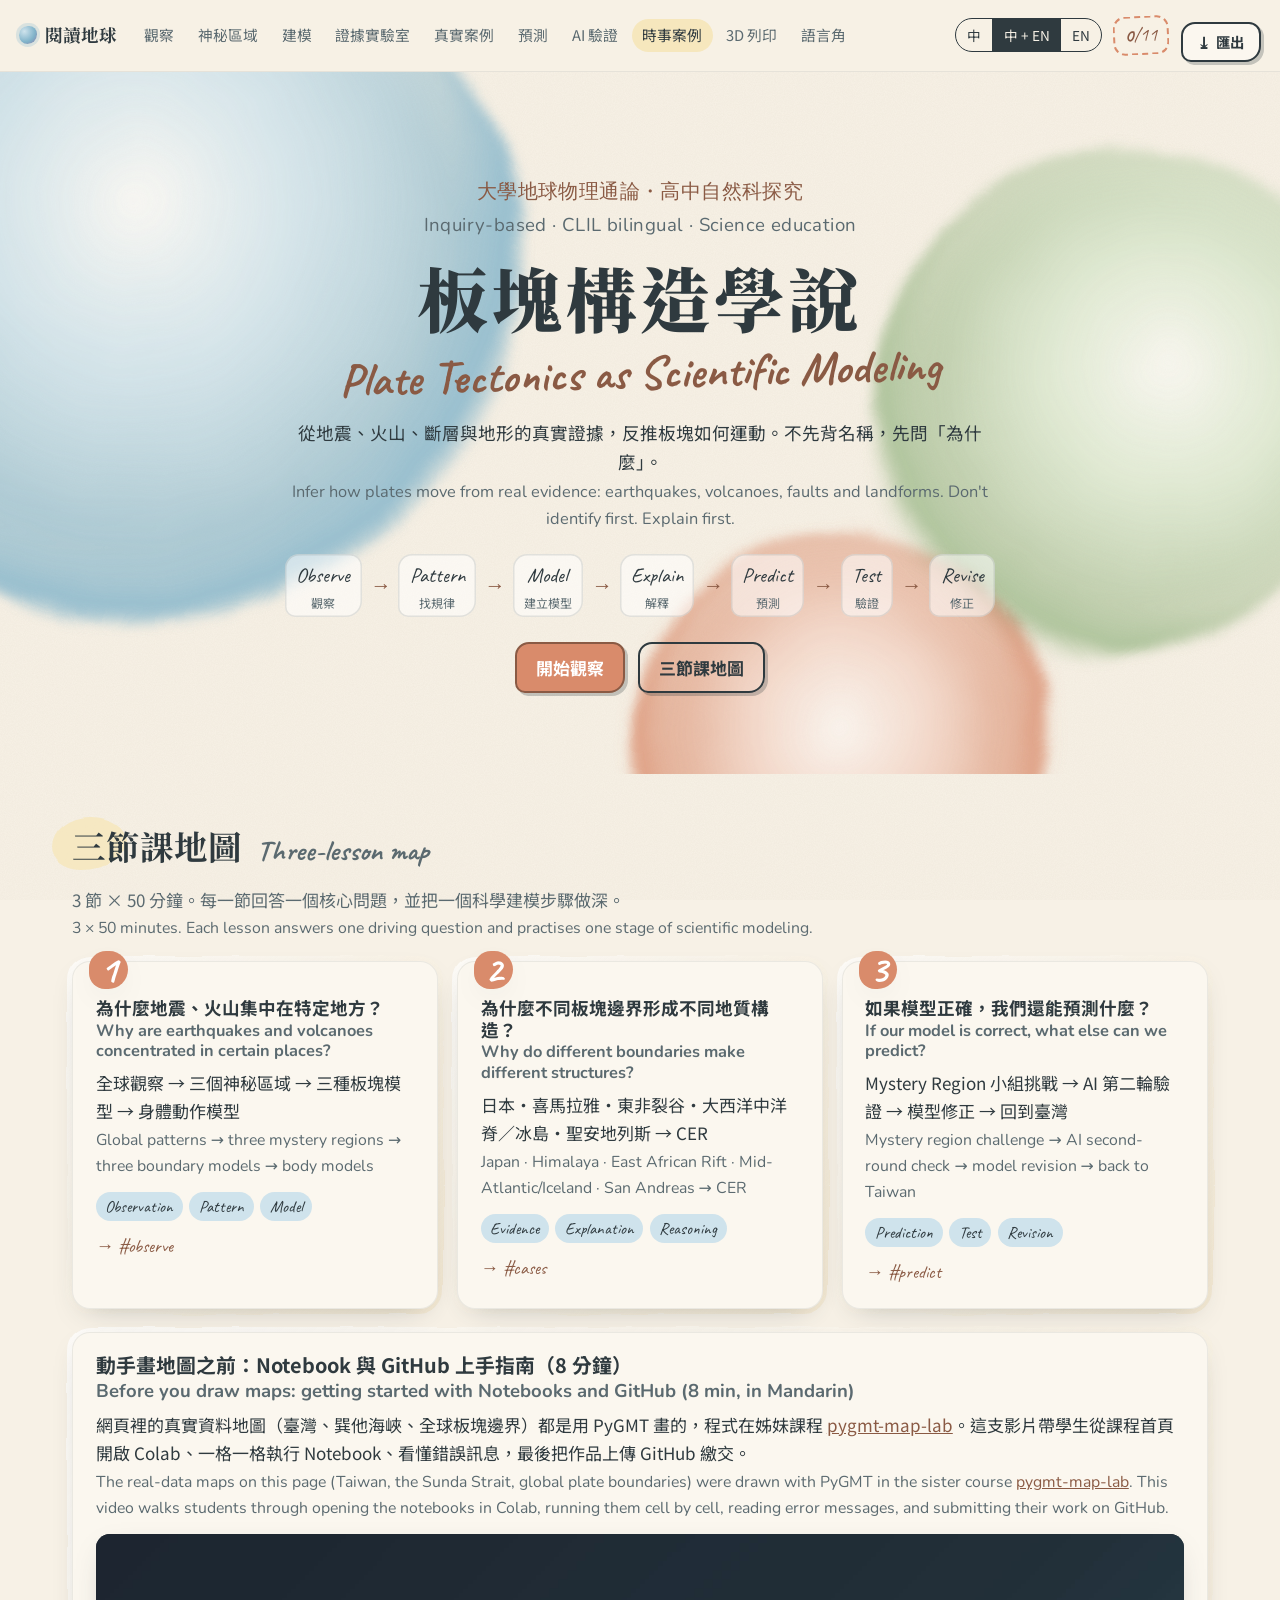
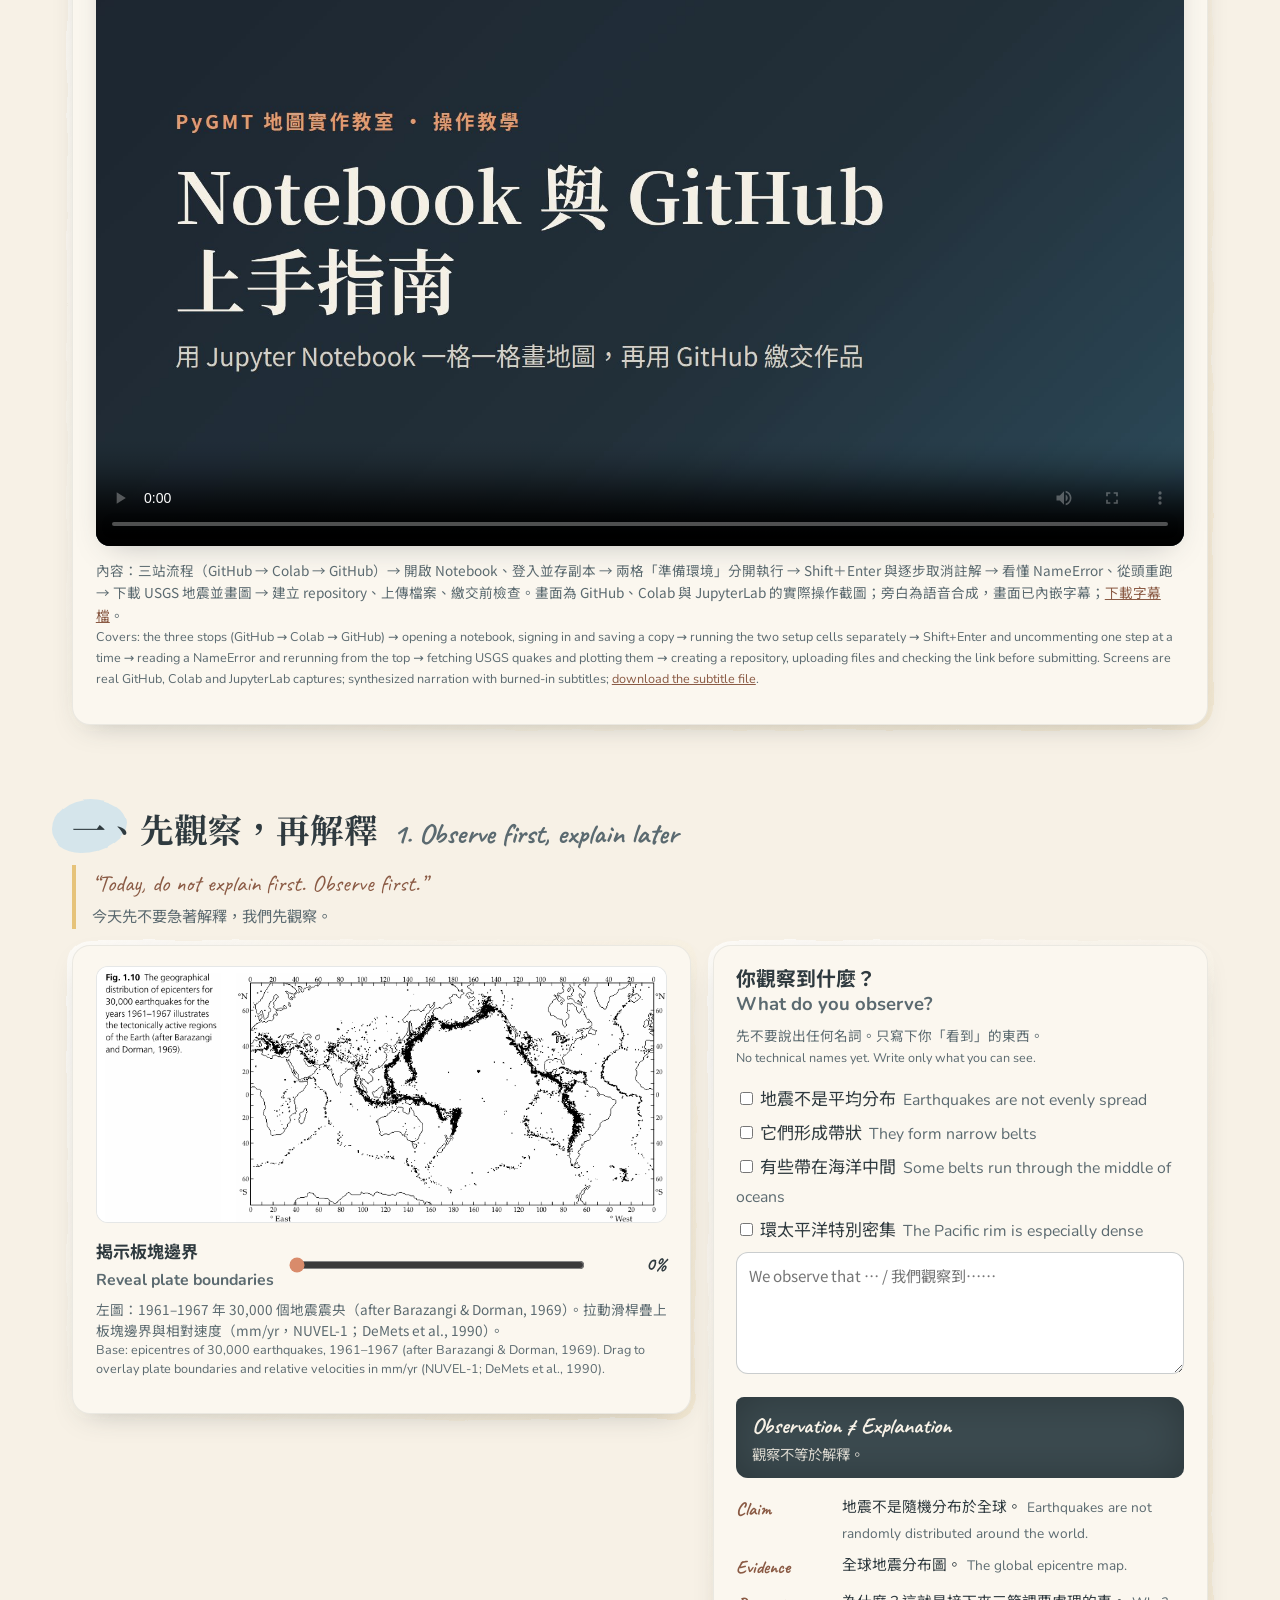
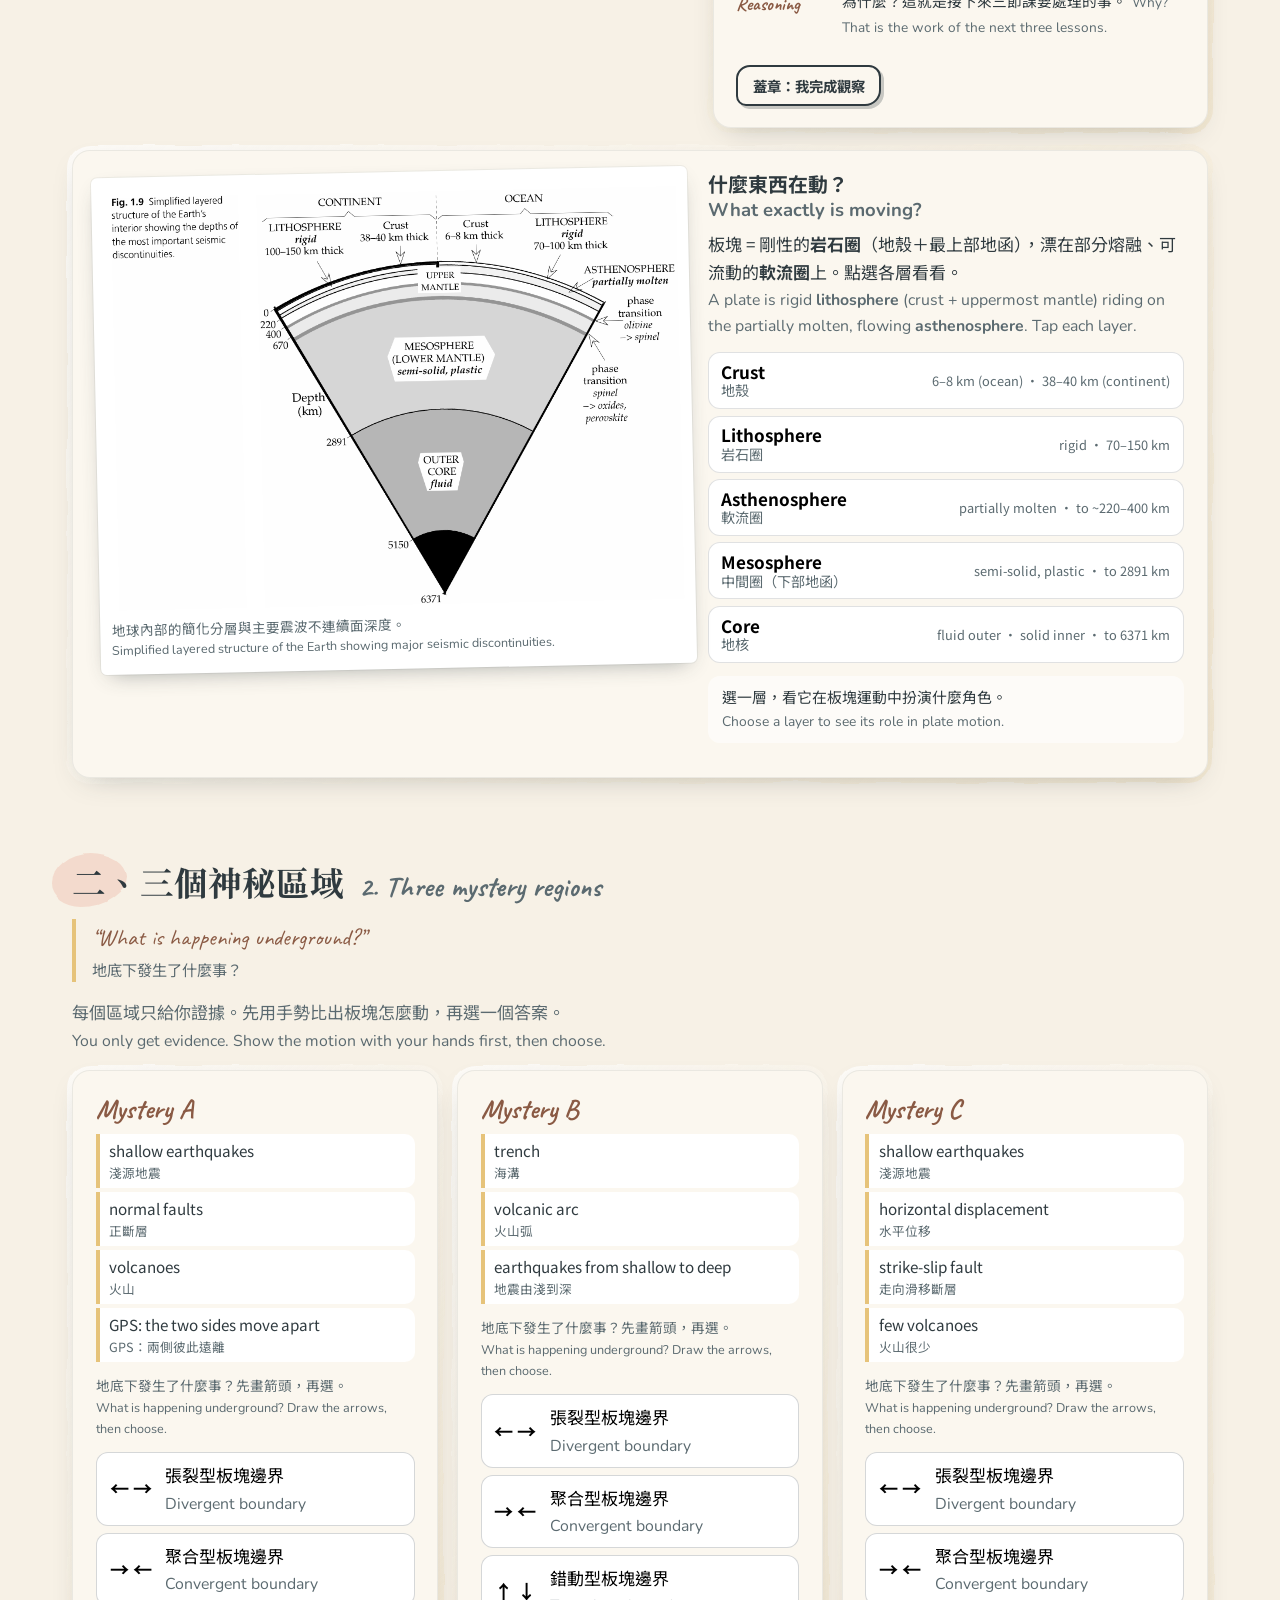
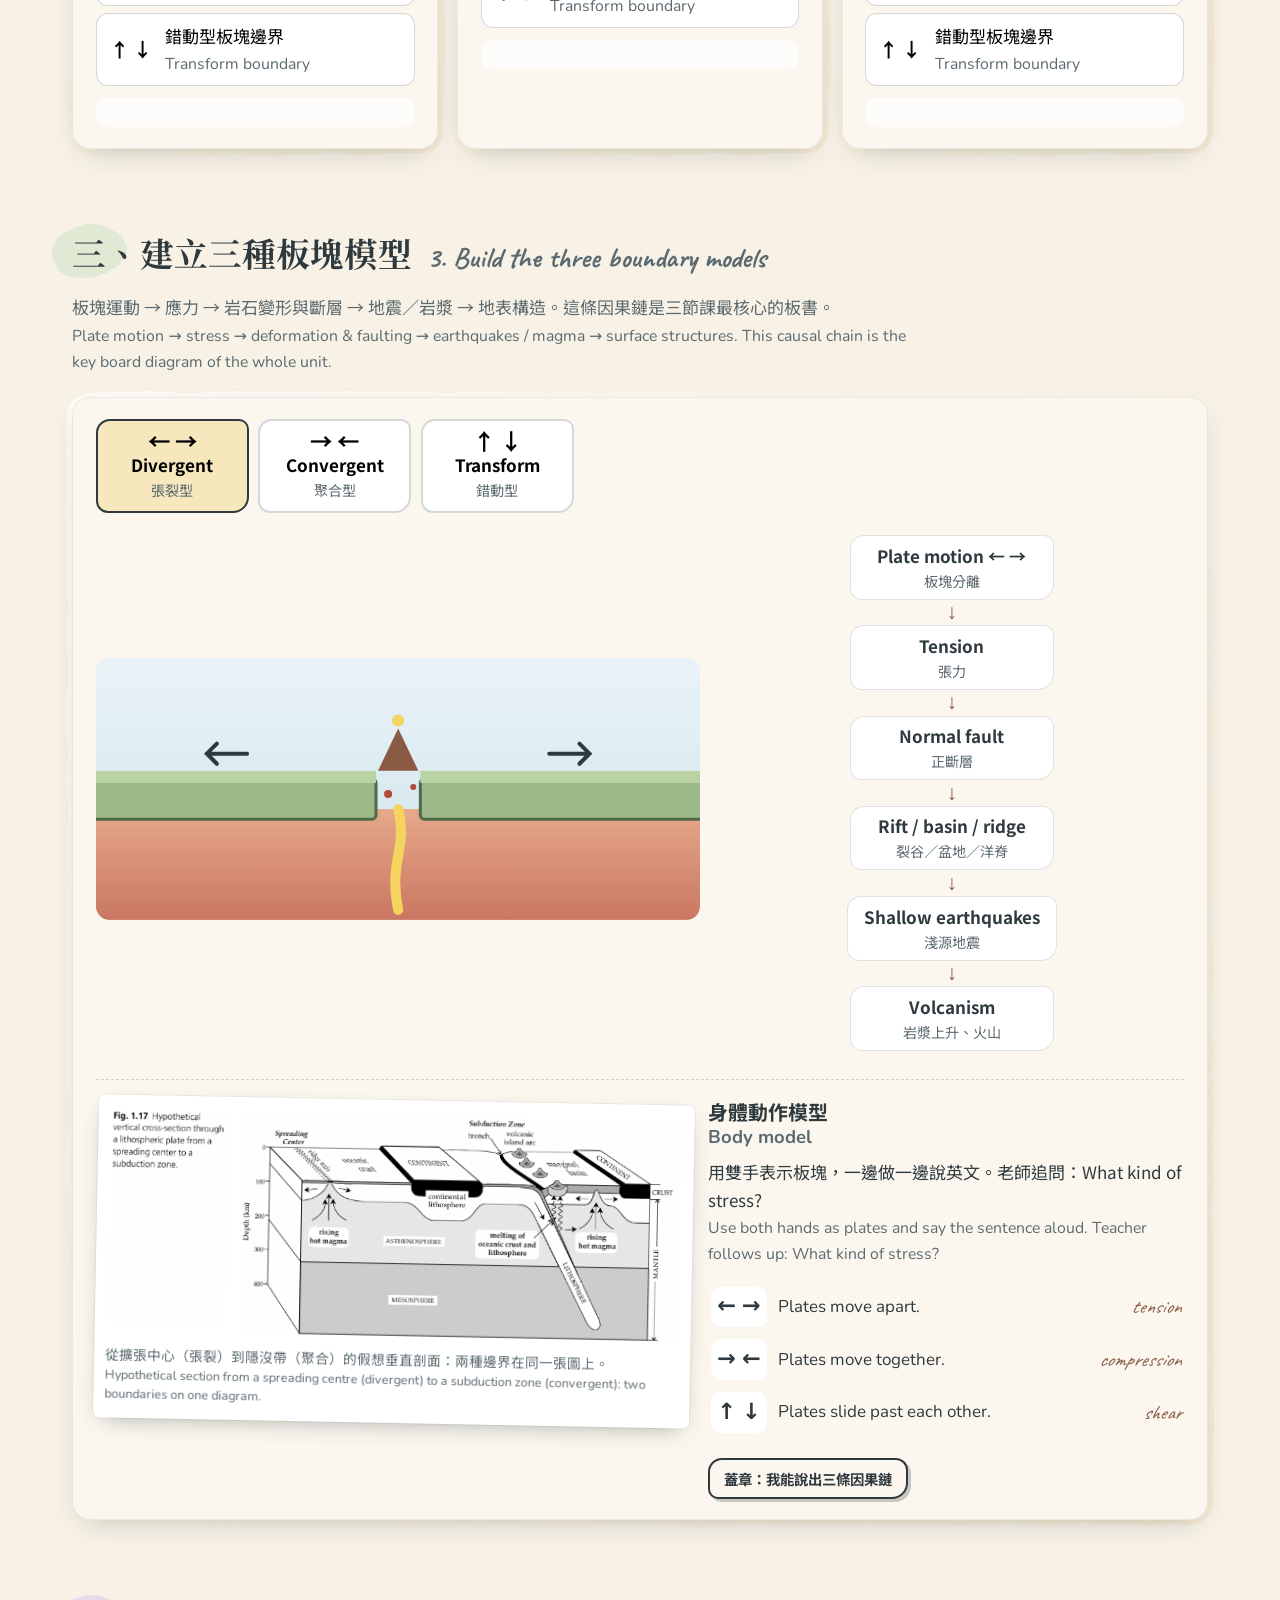
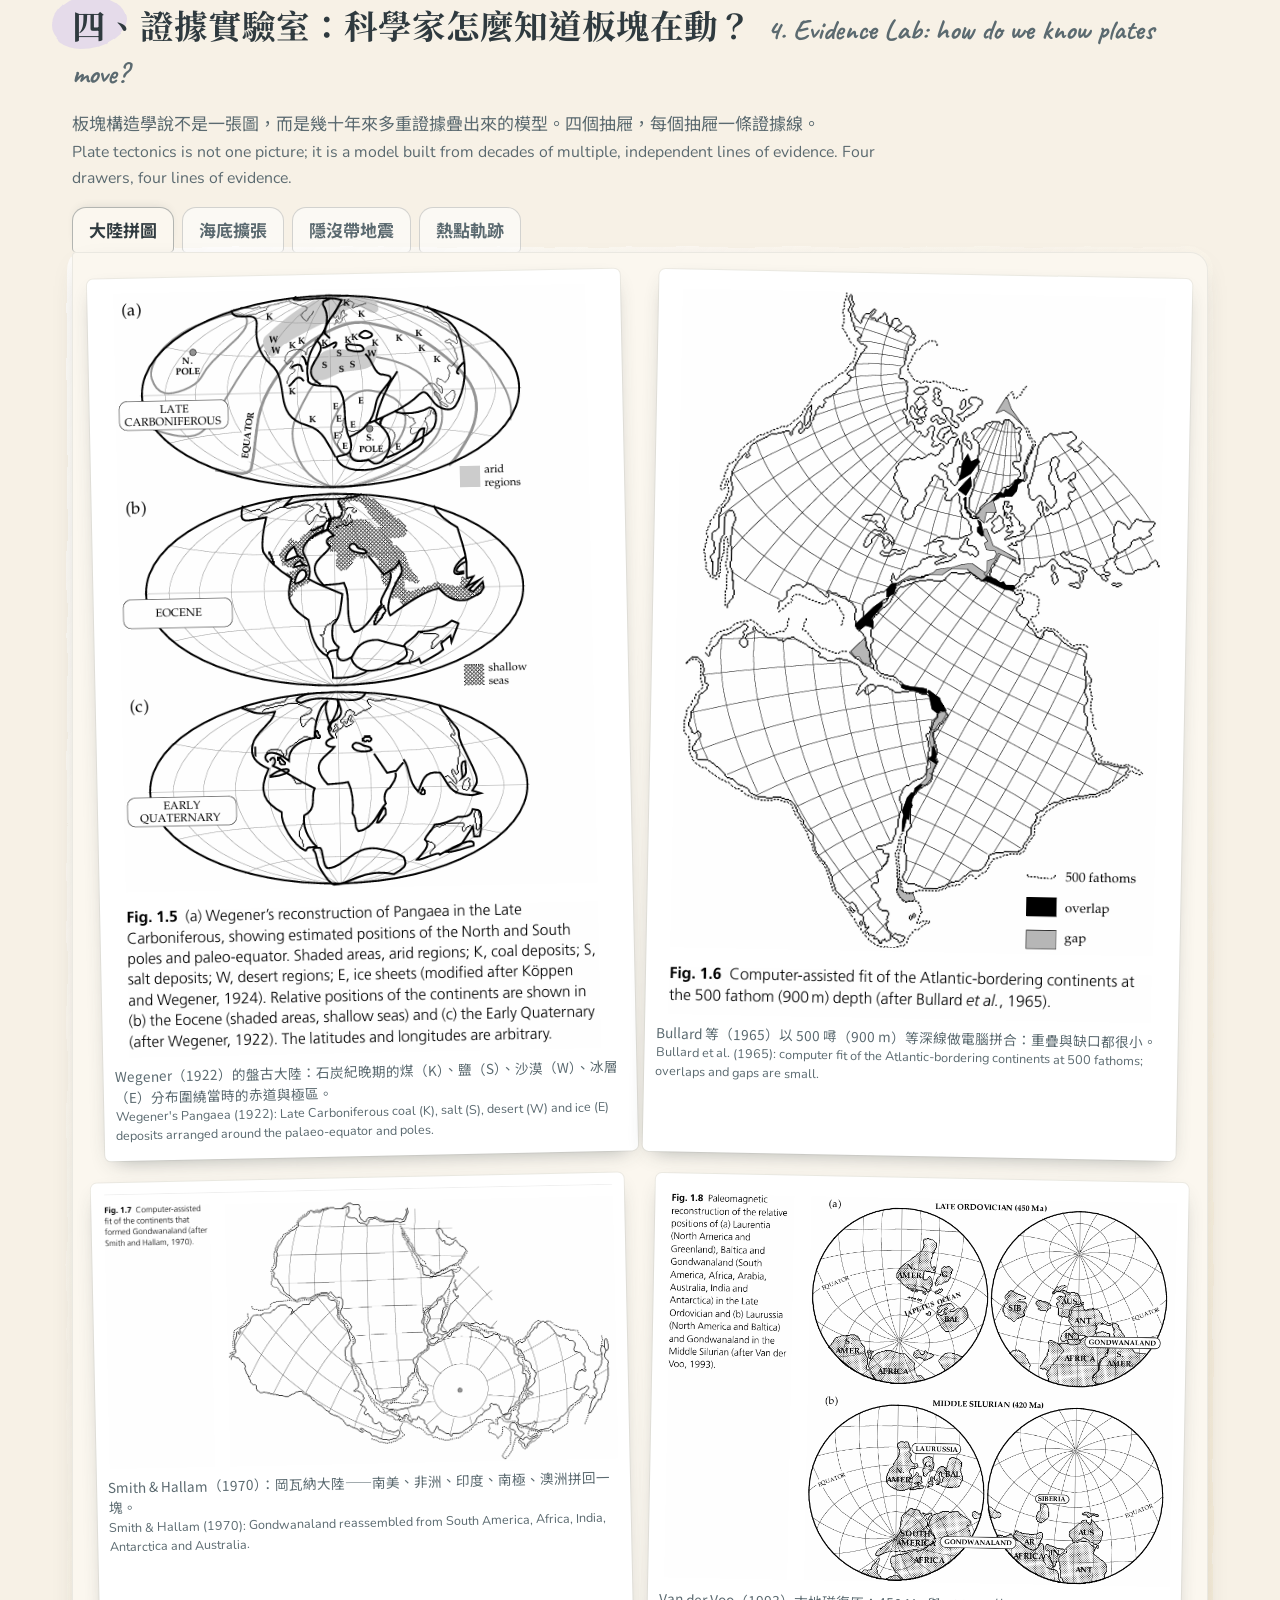
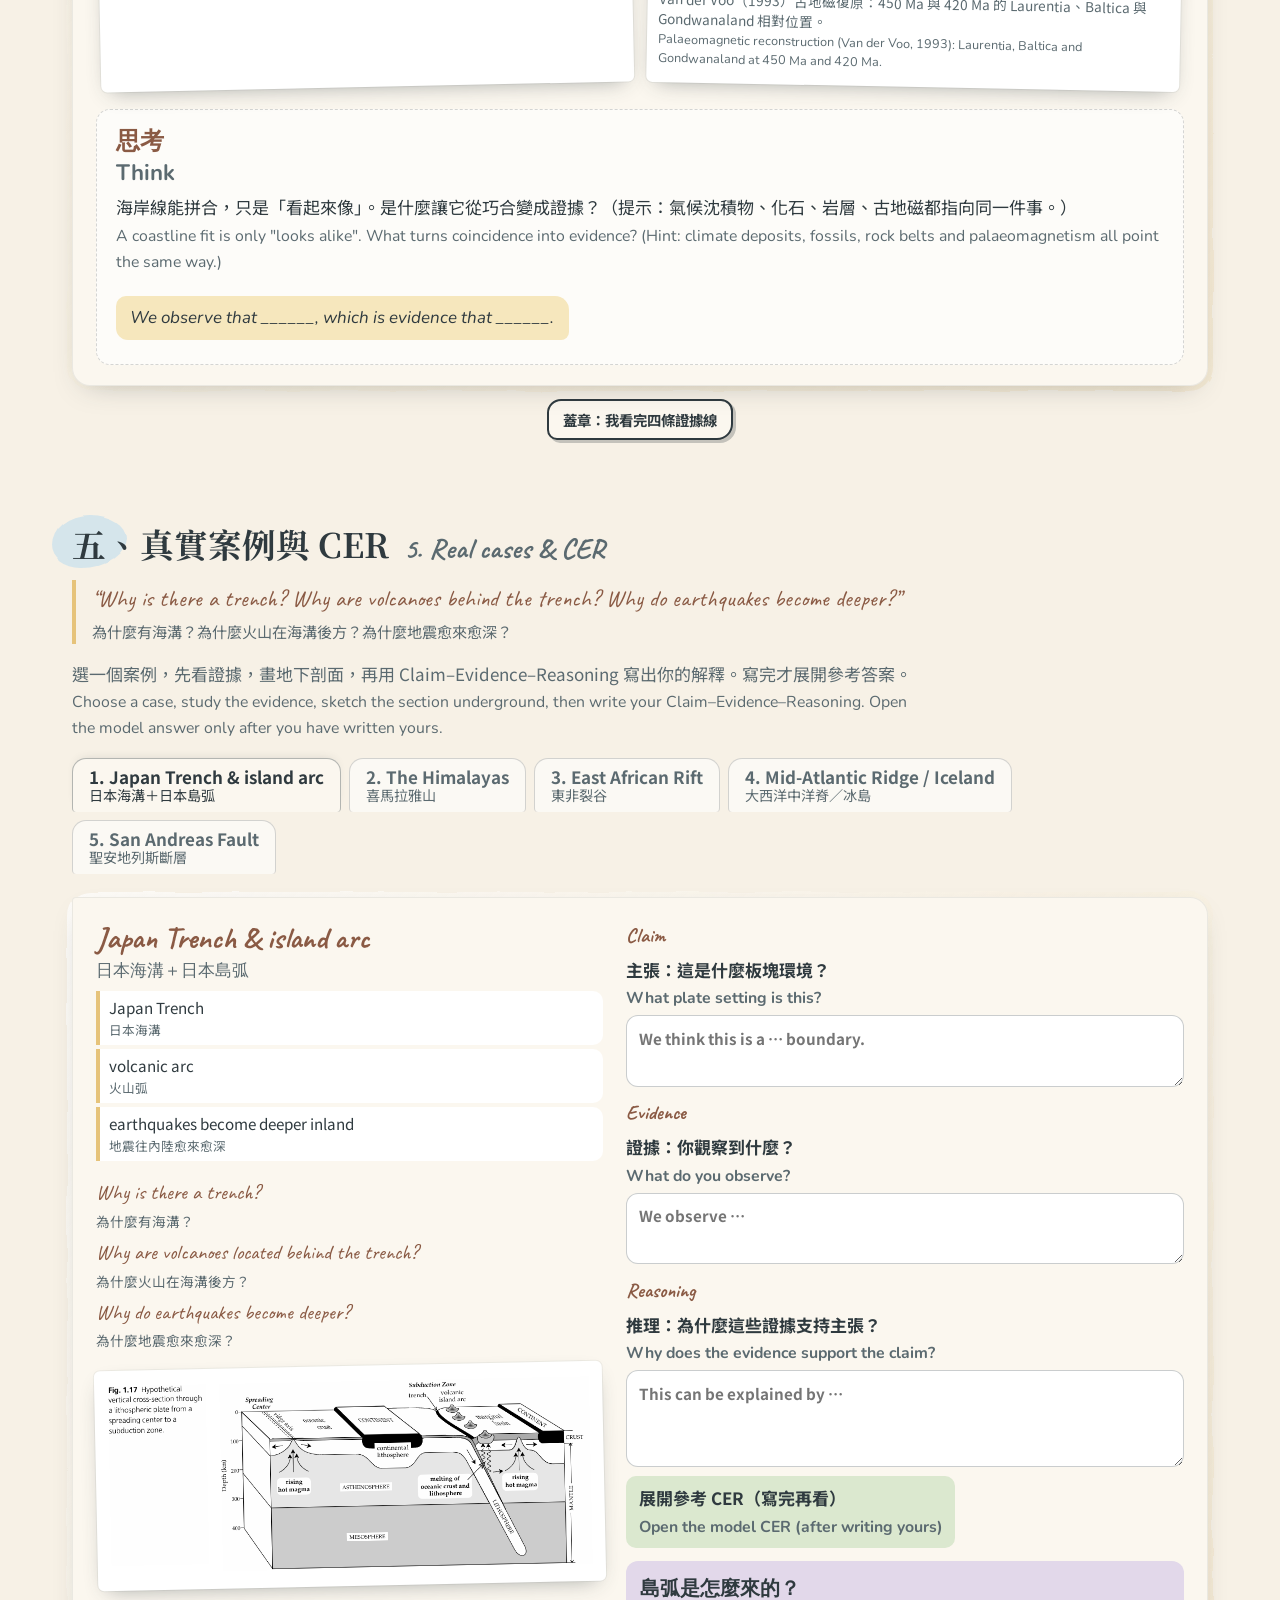
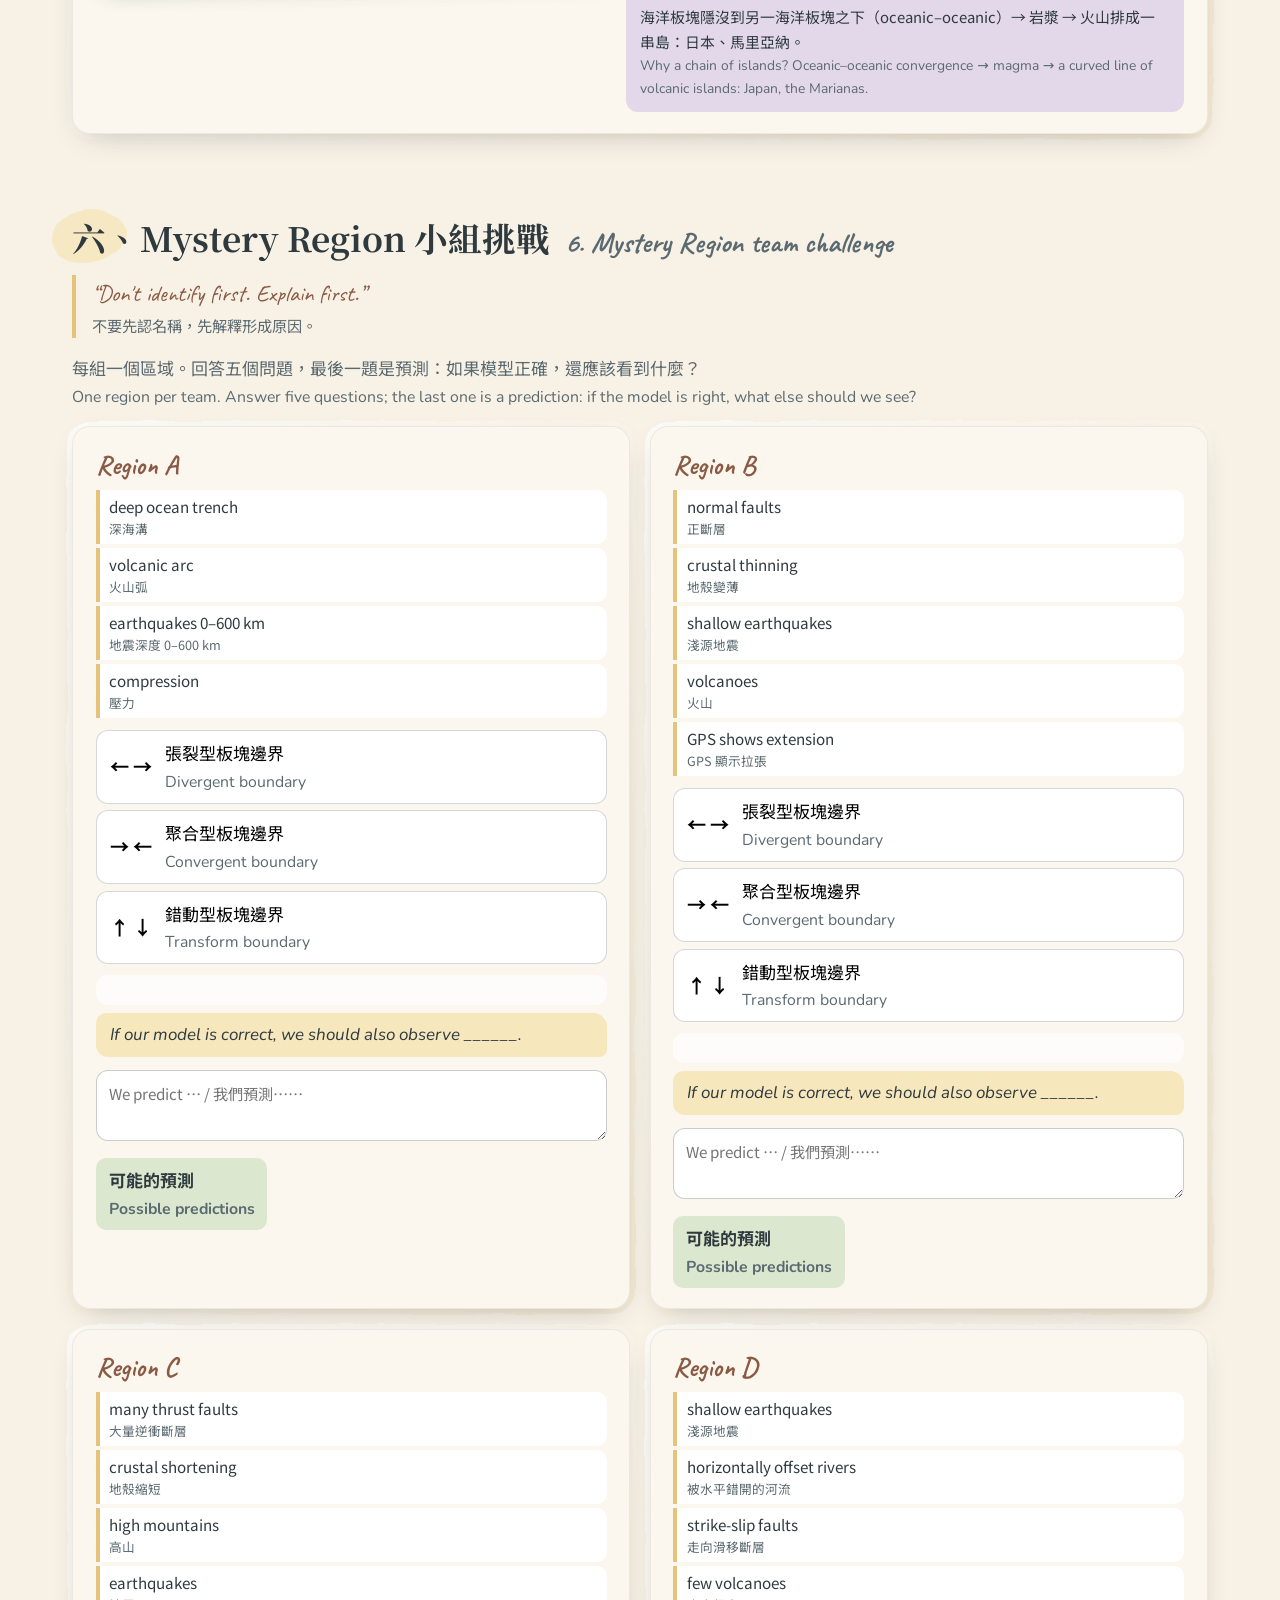
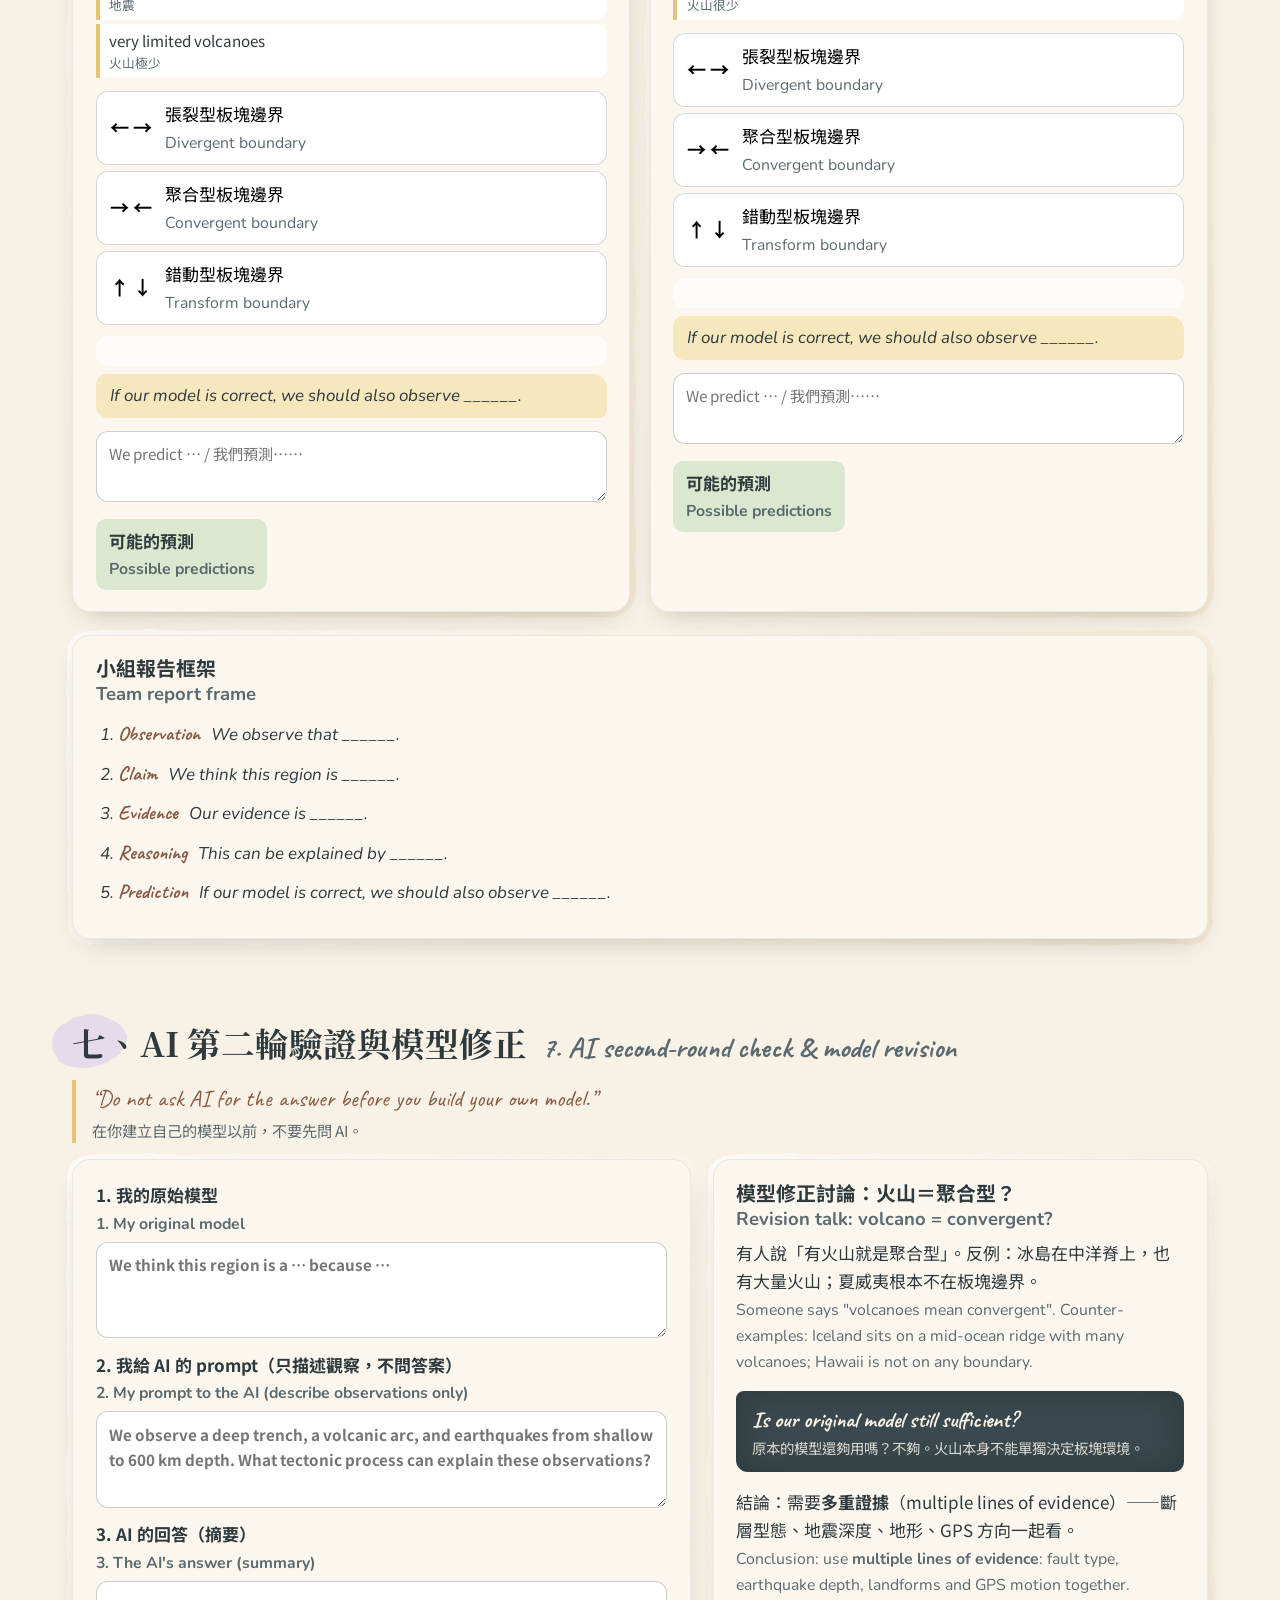
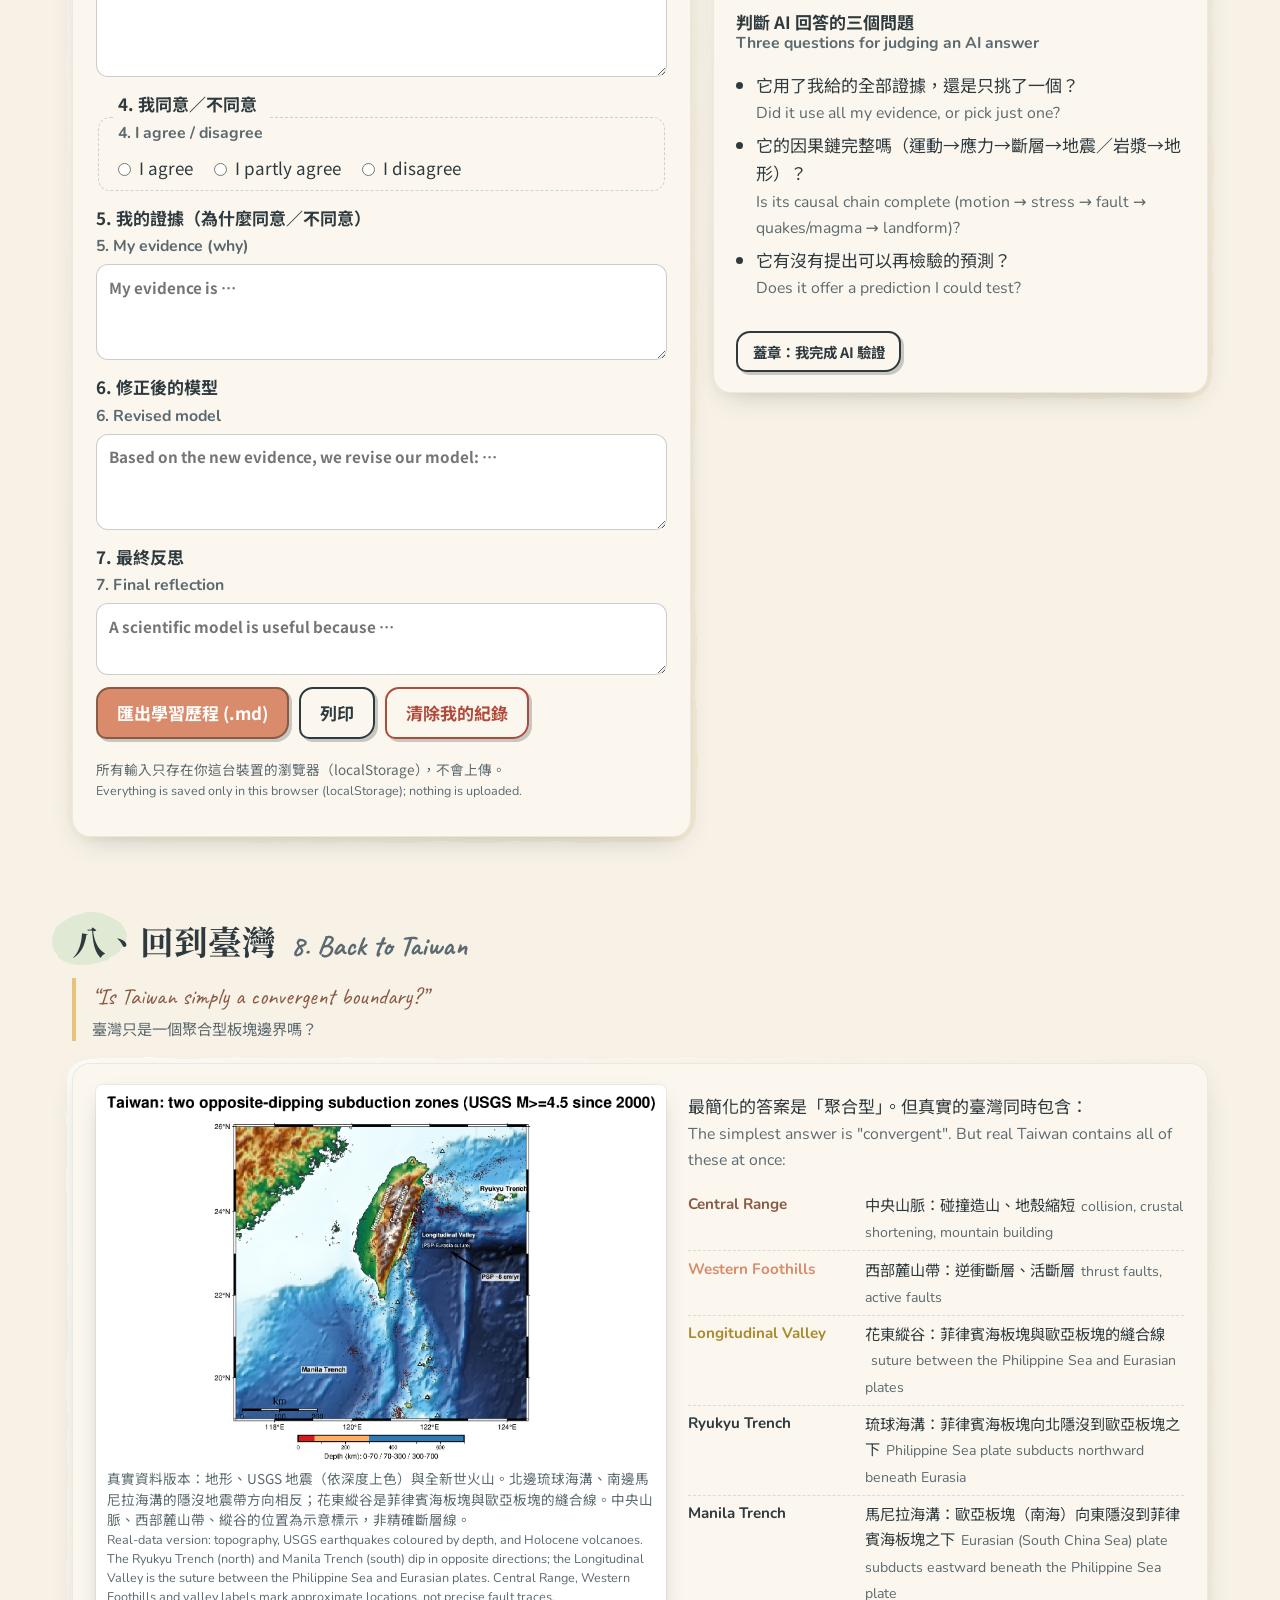
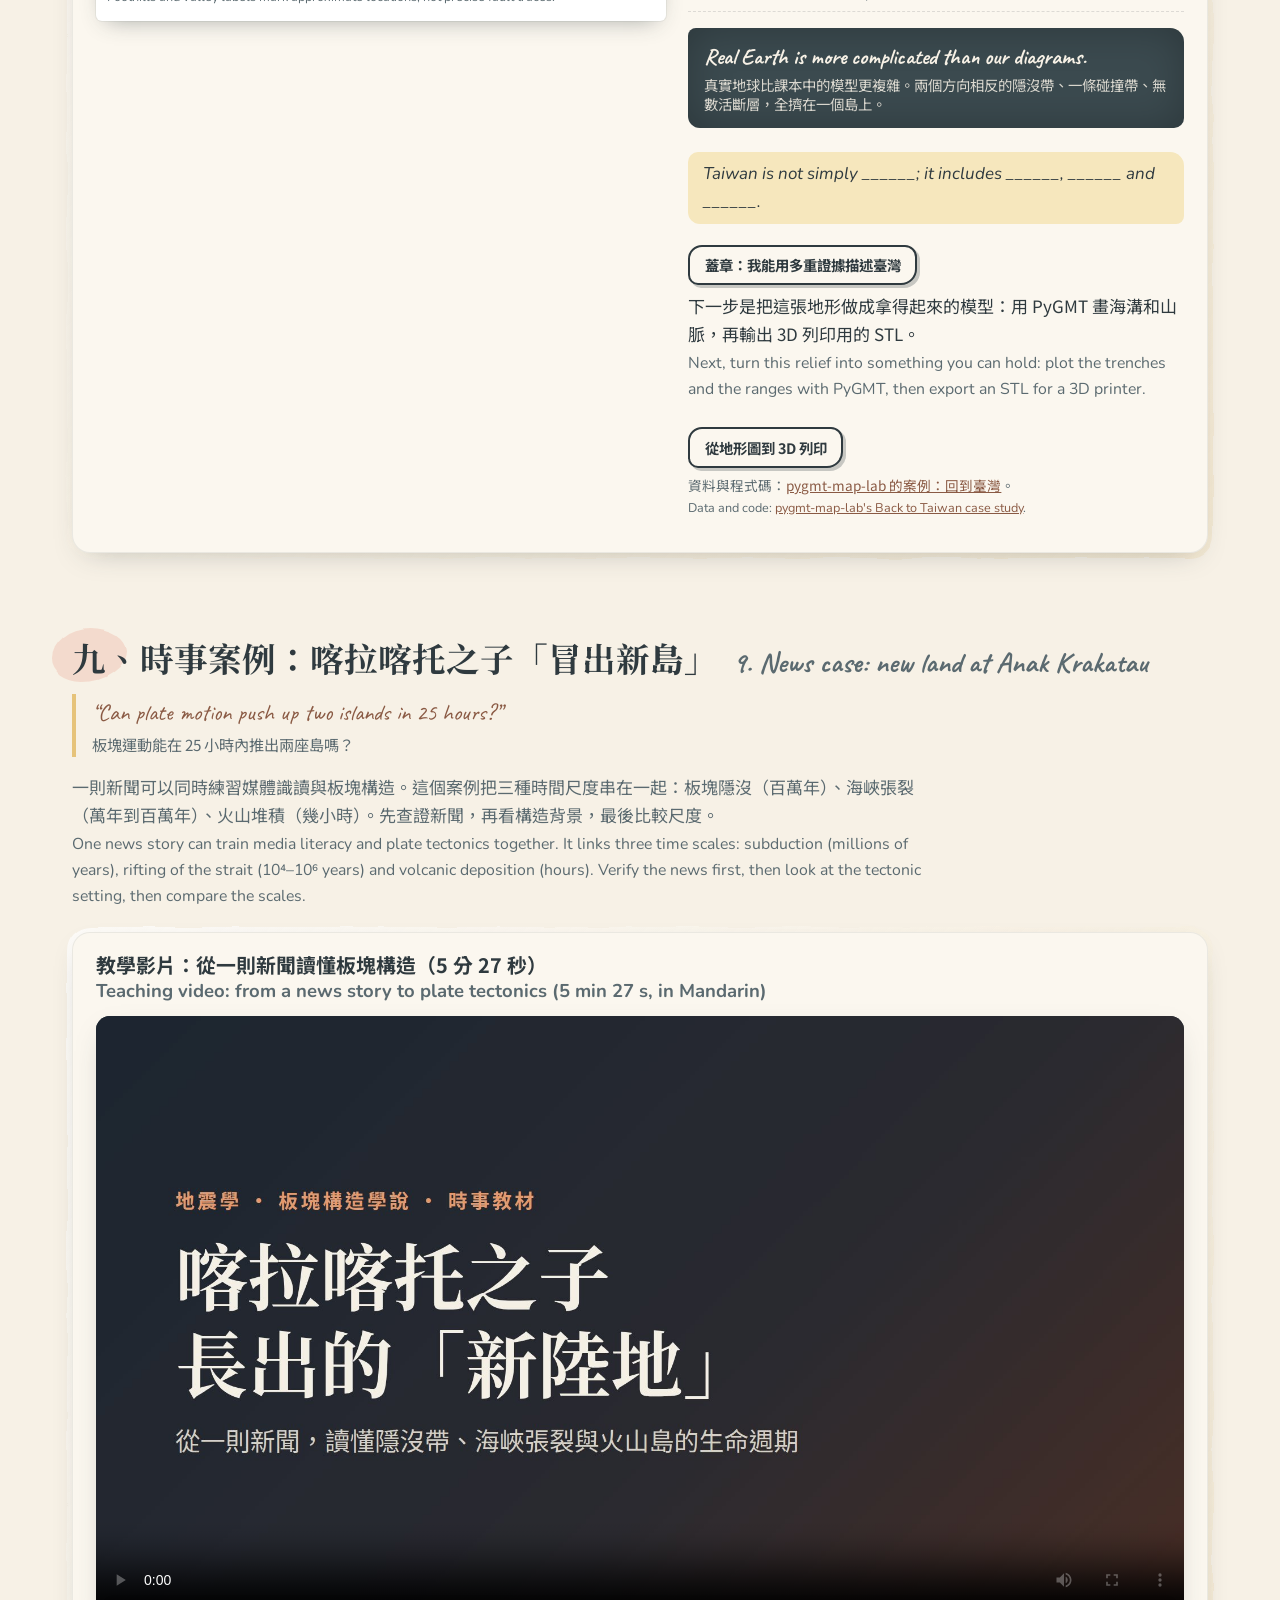
==== commit 9076f494: "Merge pull request #17 from oceanicdayi/claude/sunda-strait-krakatau-case-ocrk9i Add the Notebook/Gi" ====
--- a/index.html
+++ b/index.html
@@ -123,6 +123,17 @@
       <div class="tags"><span>Prediction</span><span>Test</span><span>Revision</span></div>
       <a class="jump" href="#predict">→ #predict</a>
     </article>
+  </div>
+
+  <!-- tool tutorial: Notebook + GitHub -->
+  <div class="card wide video-card">
+    <h3 class="bi"><span class="zh">動手畫地圖之前：Notebook 與 GitHub 上手指南（8 分鐘）</span><span class="en">Before you draw maps: getting started with Notebooks and GitHub (8 min, in Mandarin)</span></h3>
+    <p class="bi"><span class="zh">網頁裡的真實資料地圖（臺灣、巽他海峽、全球板塊邊界）都是用 PyGMT 畫的，程式在姊妹課程 <a href="https://github.com/oceanicdayi/pygmt-map-lab" target="_blank" rel="noopener">pygmt-map-lab</a>。這支影片帶學生從課程首頁開啟 Colab、一格一格執行 Notebook、看懂錯誤訊息，最後把作品上傳 GitHub 繳交。</span><span class="en">The real-data maps on this page (Taiwan, the Sunda Strait, global plate boundaries) were drawn with PyGMT in the sister course <a href="https://github.com/oceanicdayi/pygmt-map-lab" target="_blank" rel="noopener">pygmt-map-lab</a>. This video walks students through opening the notebooks in Colab, running them cell by cell, reading error messages, and submitting their work on GitHub.</span></p>
+    <video controls preload="metadata" playsinline poster="artifacts/22-notebook_github_tutorial_poster.jpg">
+      <source src="artifacts/22-notebook_github_tutorial.mp4" type="video/mp4">
+      <track kind="captions" srclang="zh-Hant" label="中文字幕" src="artifacts/22-notebook_github_tutorial.vtt">
+    </video>
+    <p class="bi hint"><span class="zh">內容：三站流程（GitHub → Colab → GitHub）→ 開啟 Notebook、登入並存副本 → 兩格「準備環境」分開執行 → Shift＋Enter 與逐步取消註解 → 看懂 NameError、從頭重跑 → 下載 USGS 地震並畫圖 → 建立 repository、上傳檔案、繳交前檢查。畫面為 GitHub、Colab 與 JupyterLab 的實際操作截圖；旁白為語音合成，畫面已內嵌字幕；<a href="artifacts/22-notebook_github_tutorial.vtt" download>下載字幕檔</a>。</span><span class="en">Covers: the three stops (GitHub → Colab → GitHub) → opening a notebook, signing in and saving a copy → running the two setup cells separately → Shift+Enter and uncommenting one step at a time → reading a NameError and rerunning from the top → fetching USGS quakes and plotting them → creating a repository, uploading files and checking the link before submitting. Screens are real GitHub, Colab and JupyterLab captures; synthesized narration with burned-in subtitles; <a href="artifacts/22-notebook_github_tutorial.vtt" download>download the subtitle file</a>.</span></p>
   </div>
 </section>
 
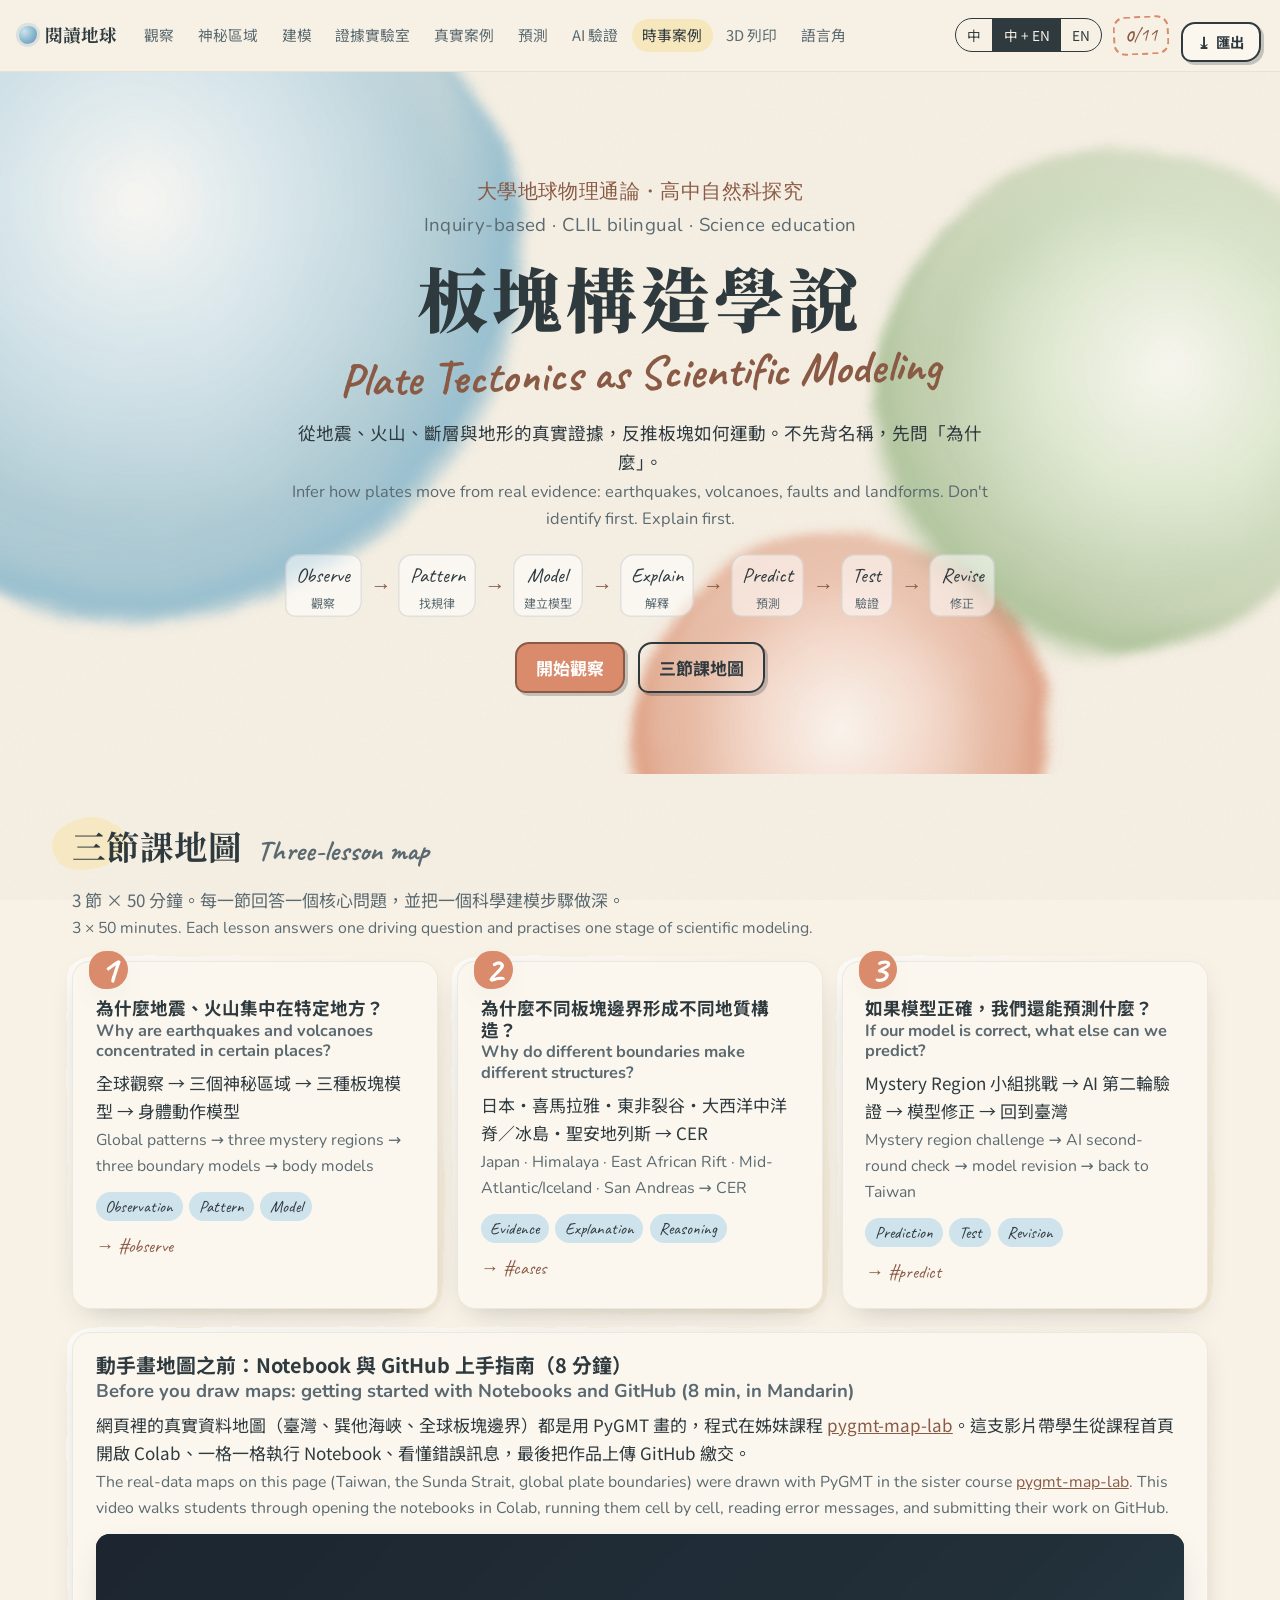
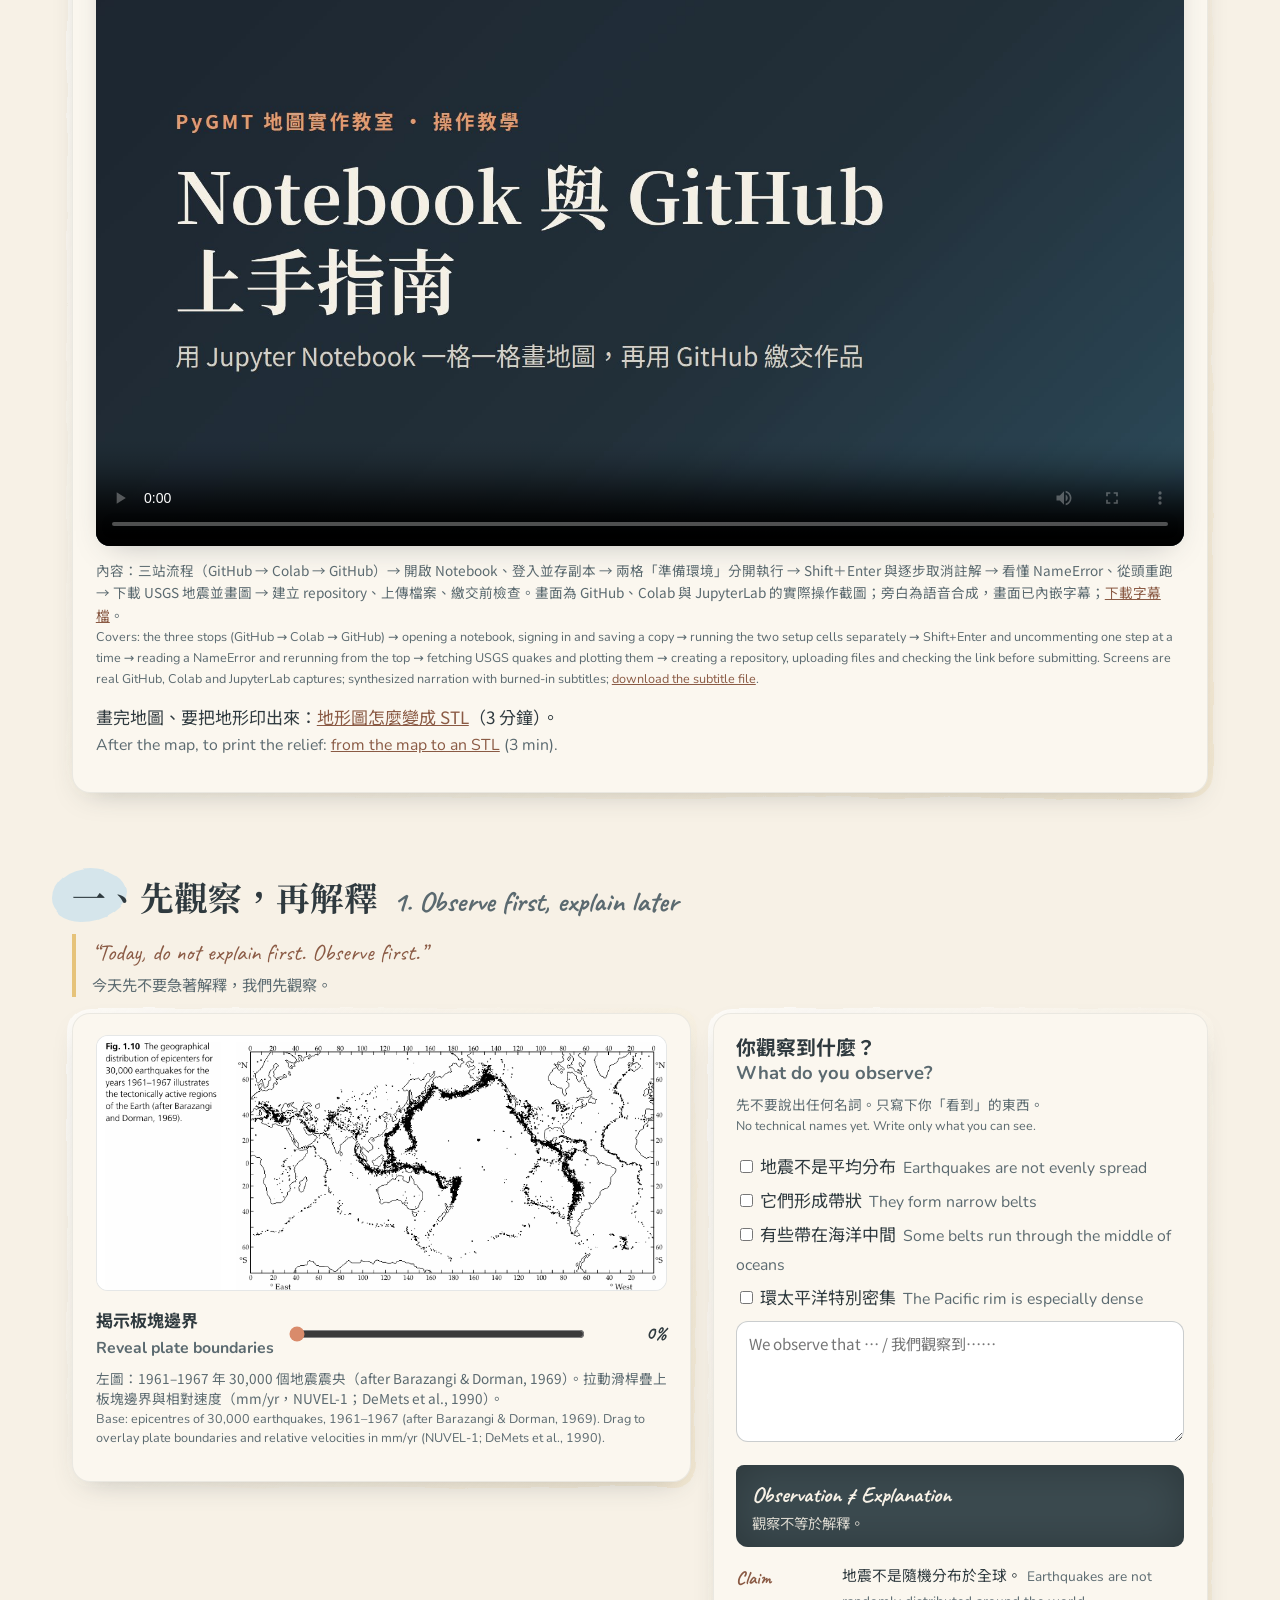
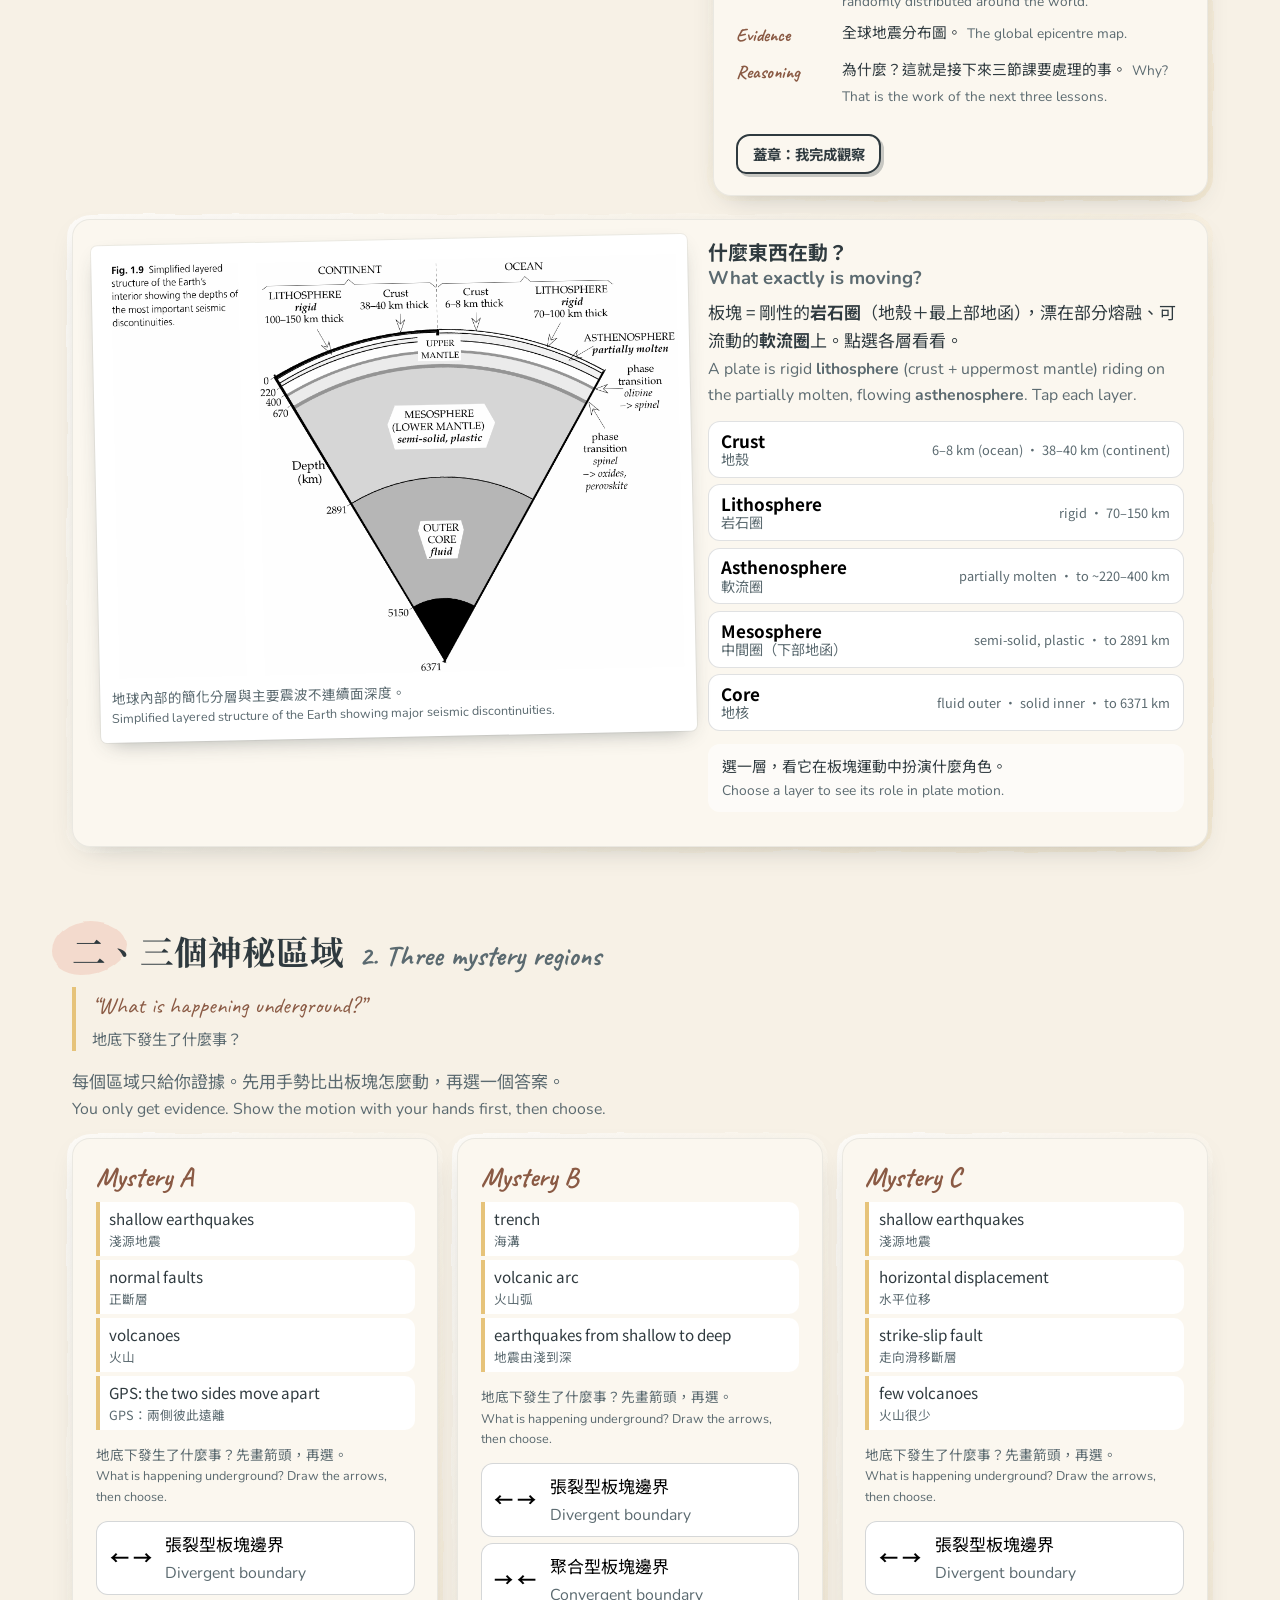
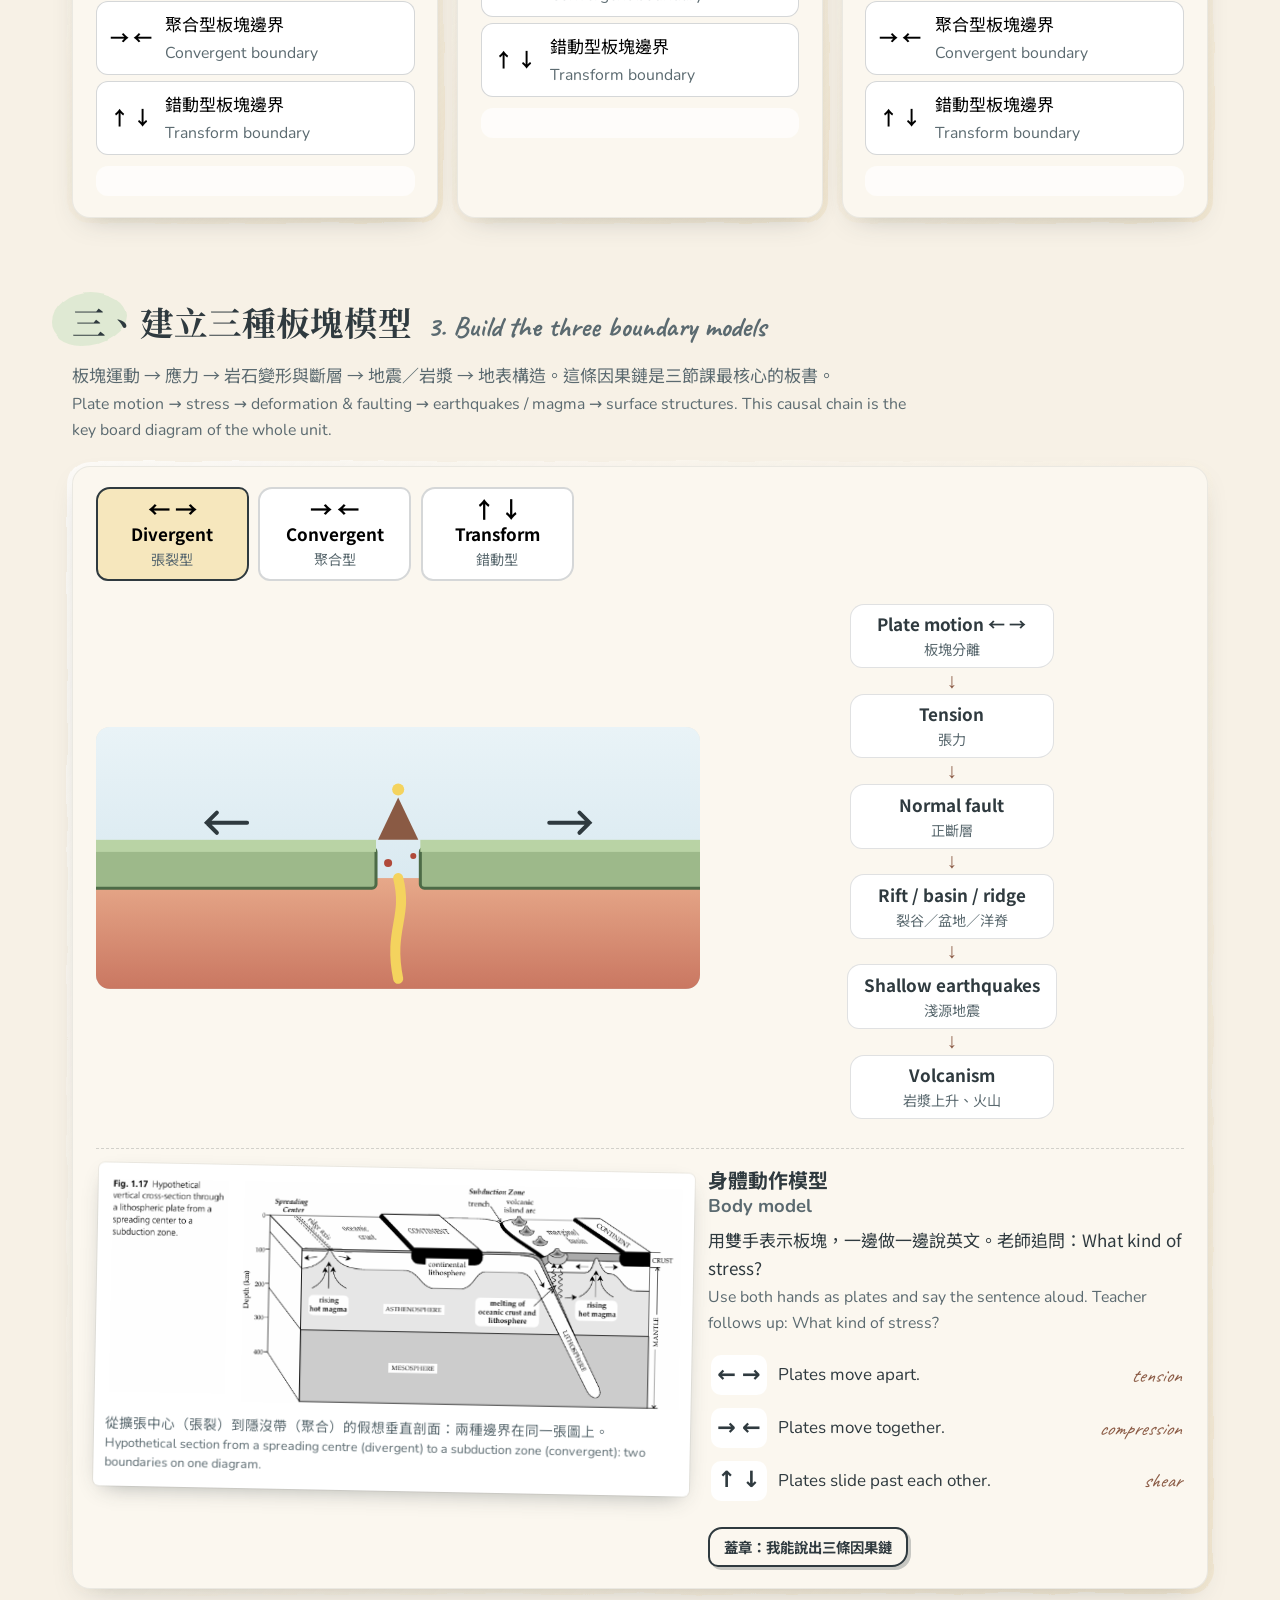
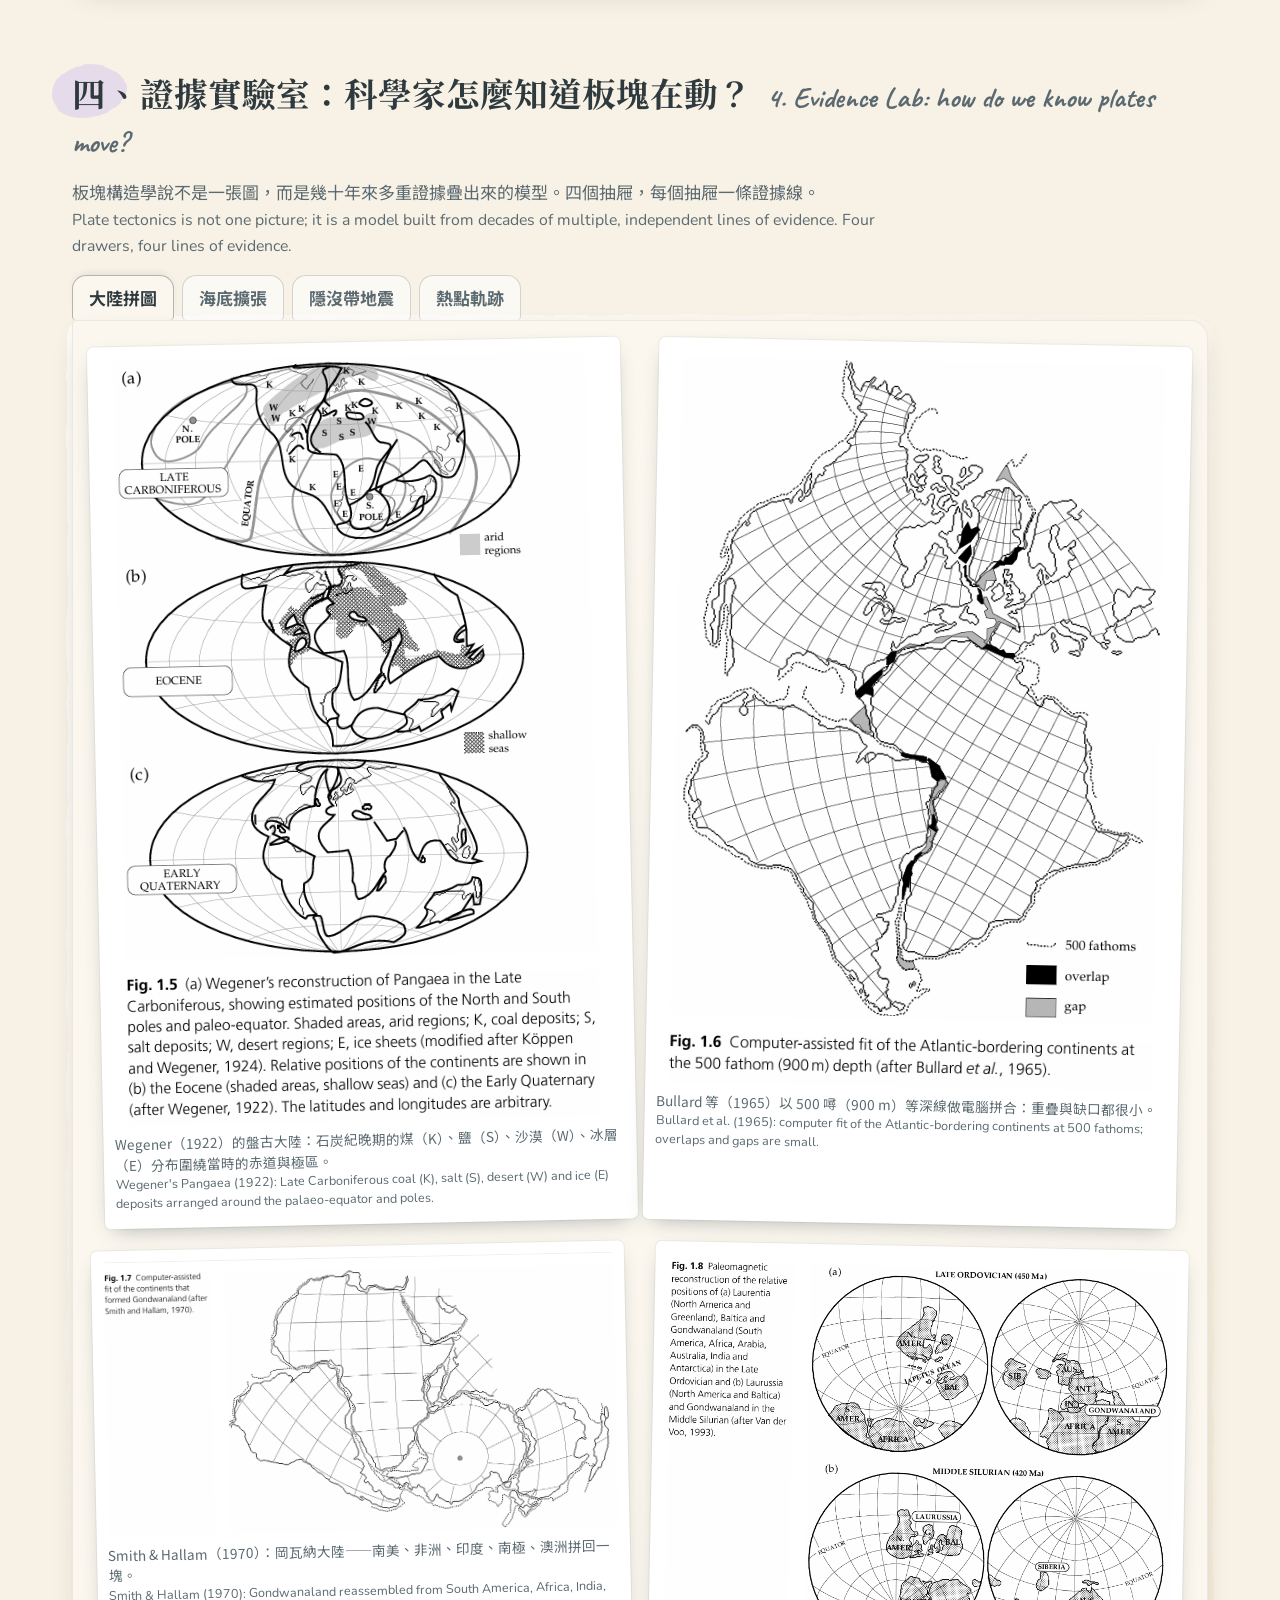
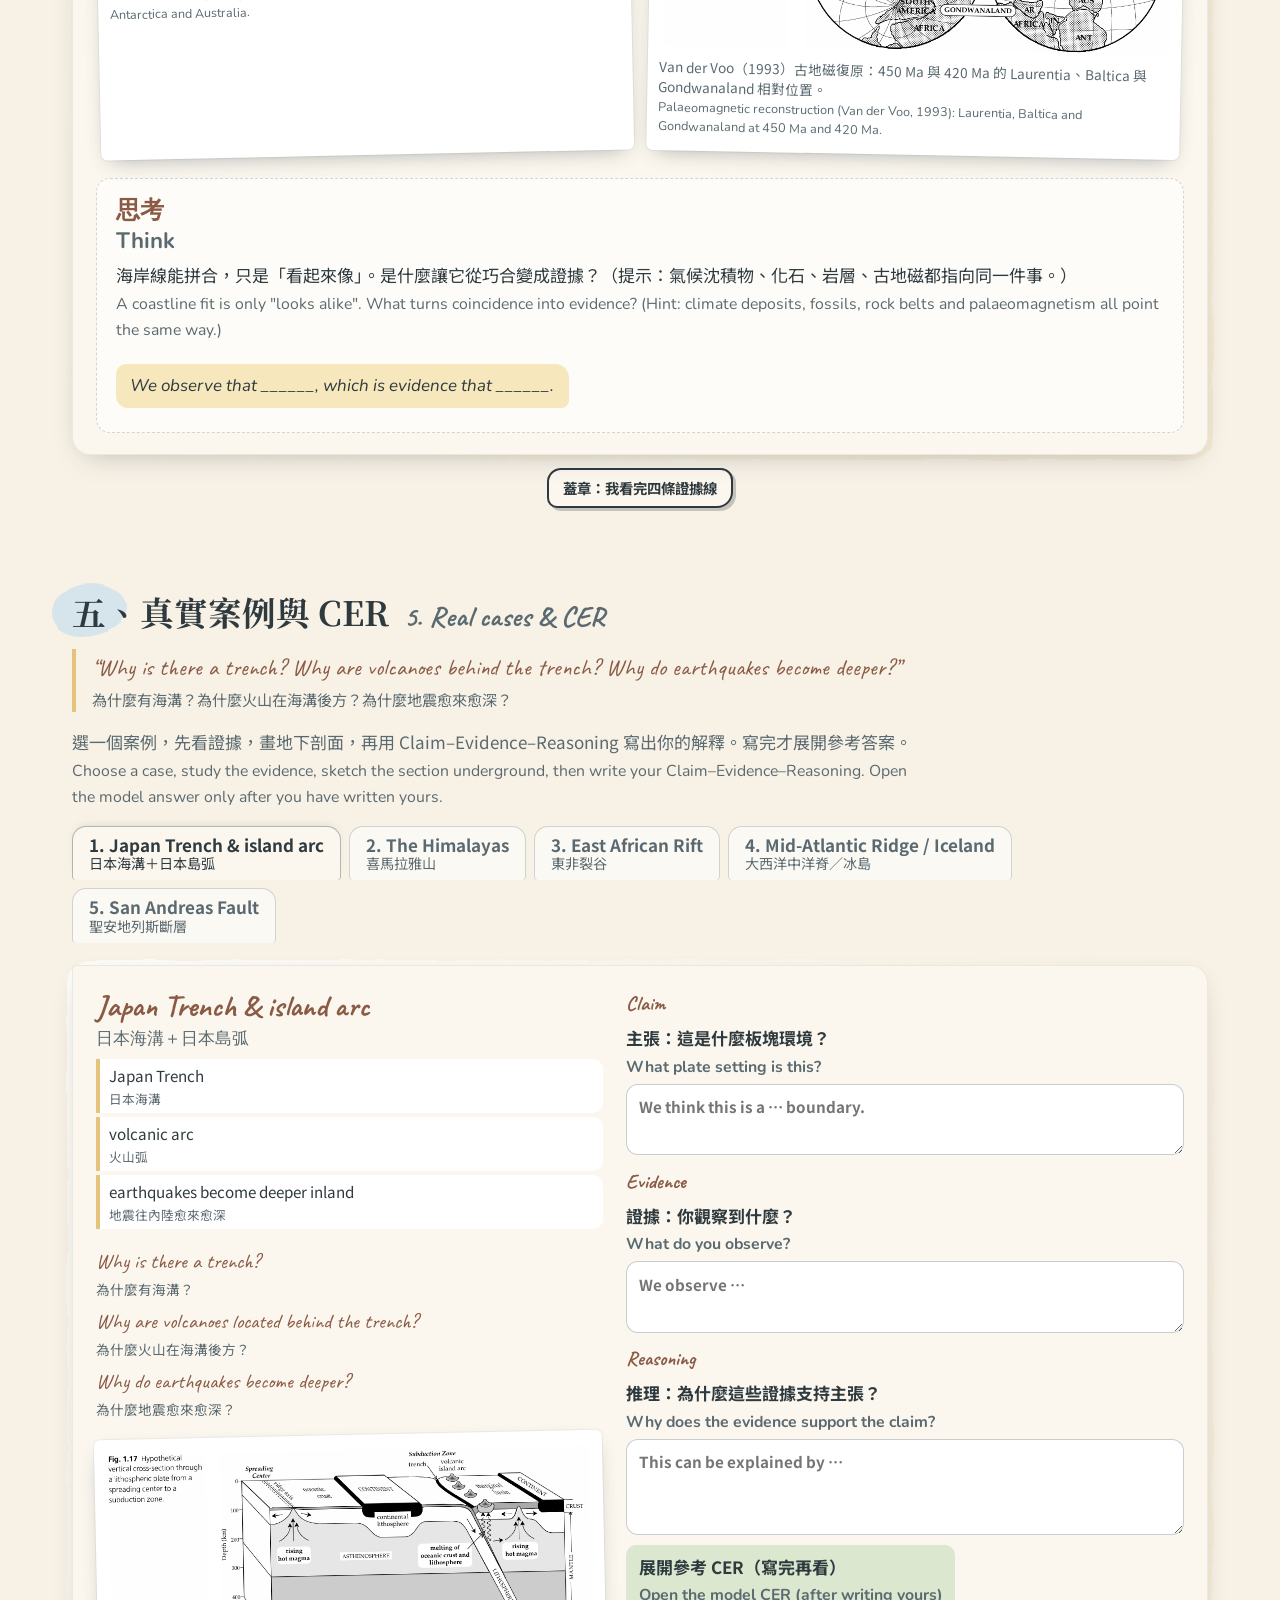
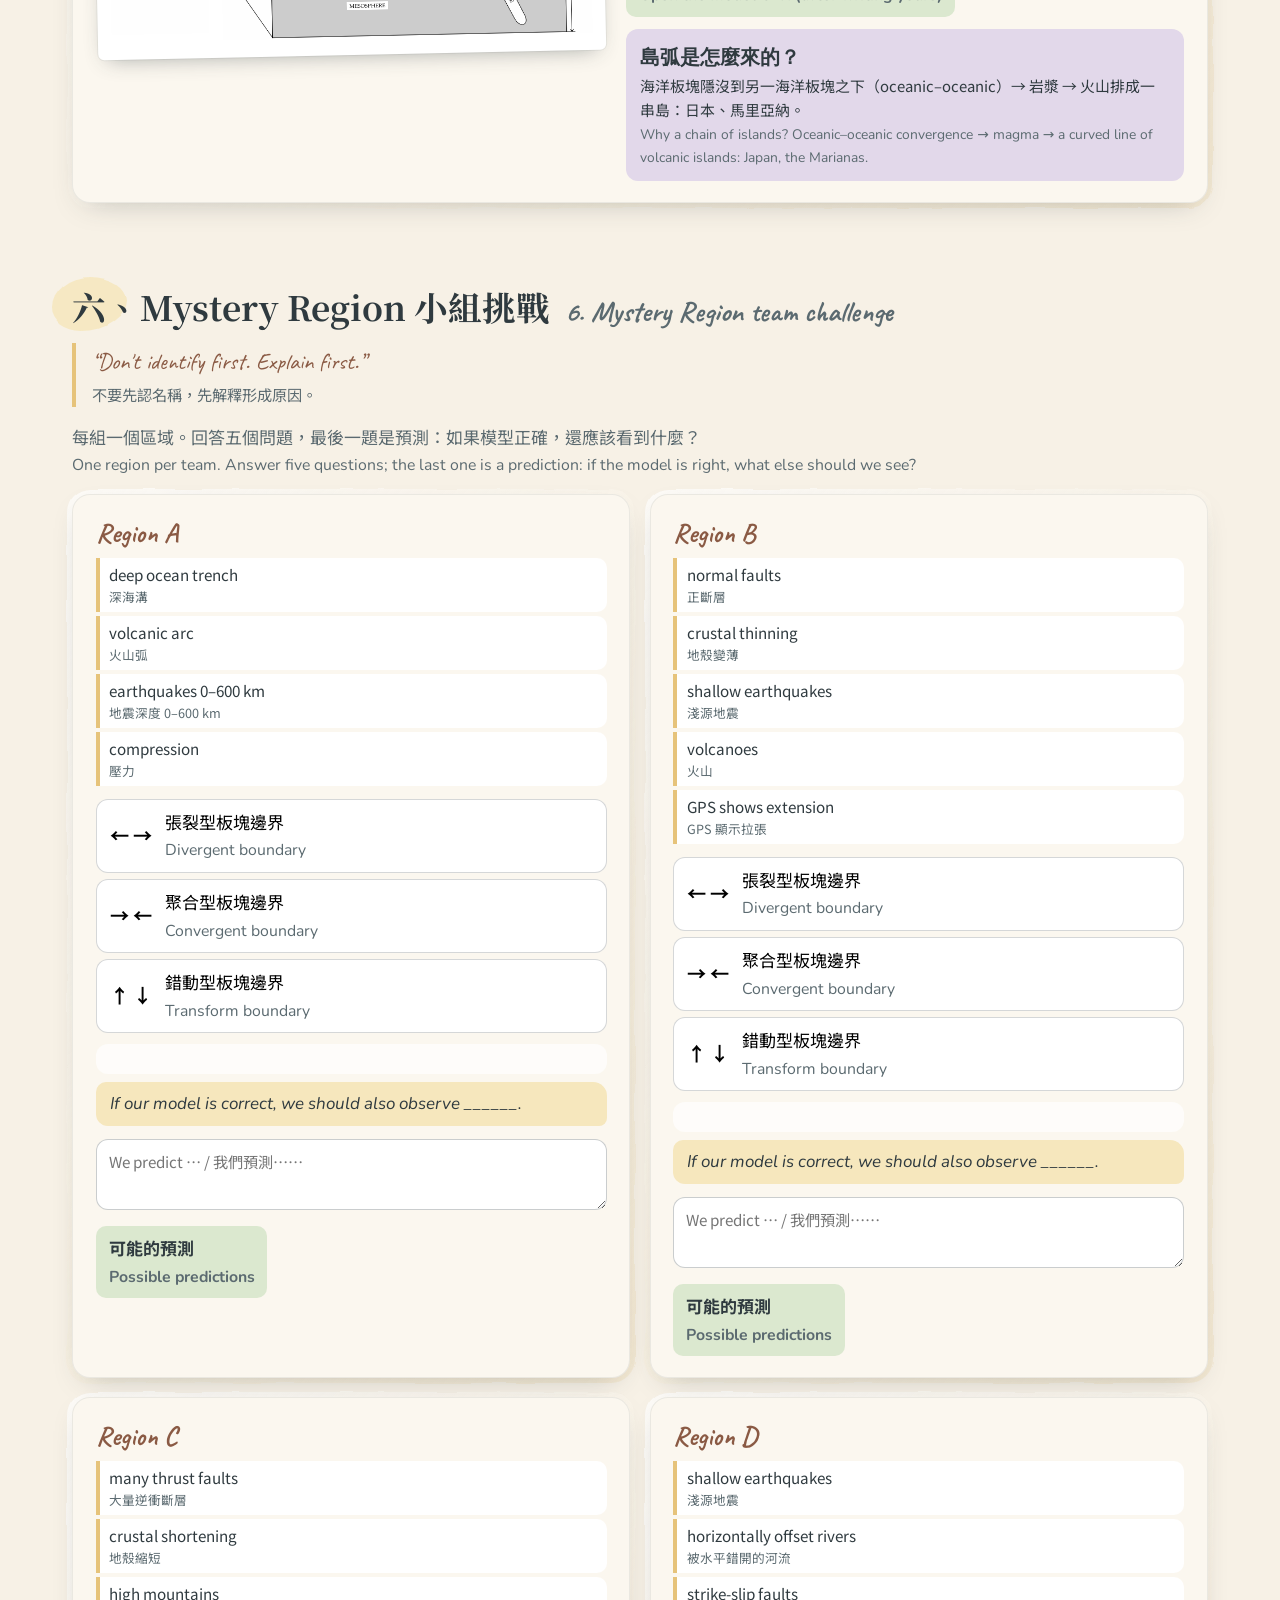
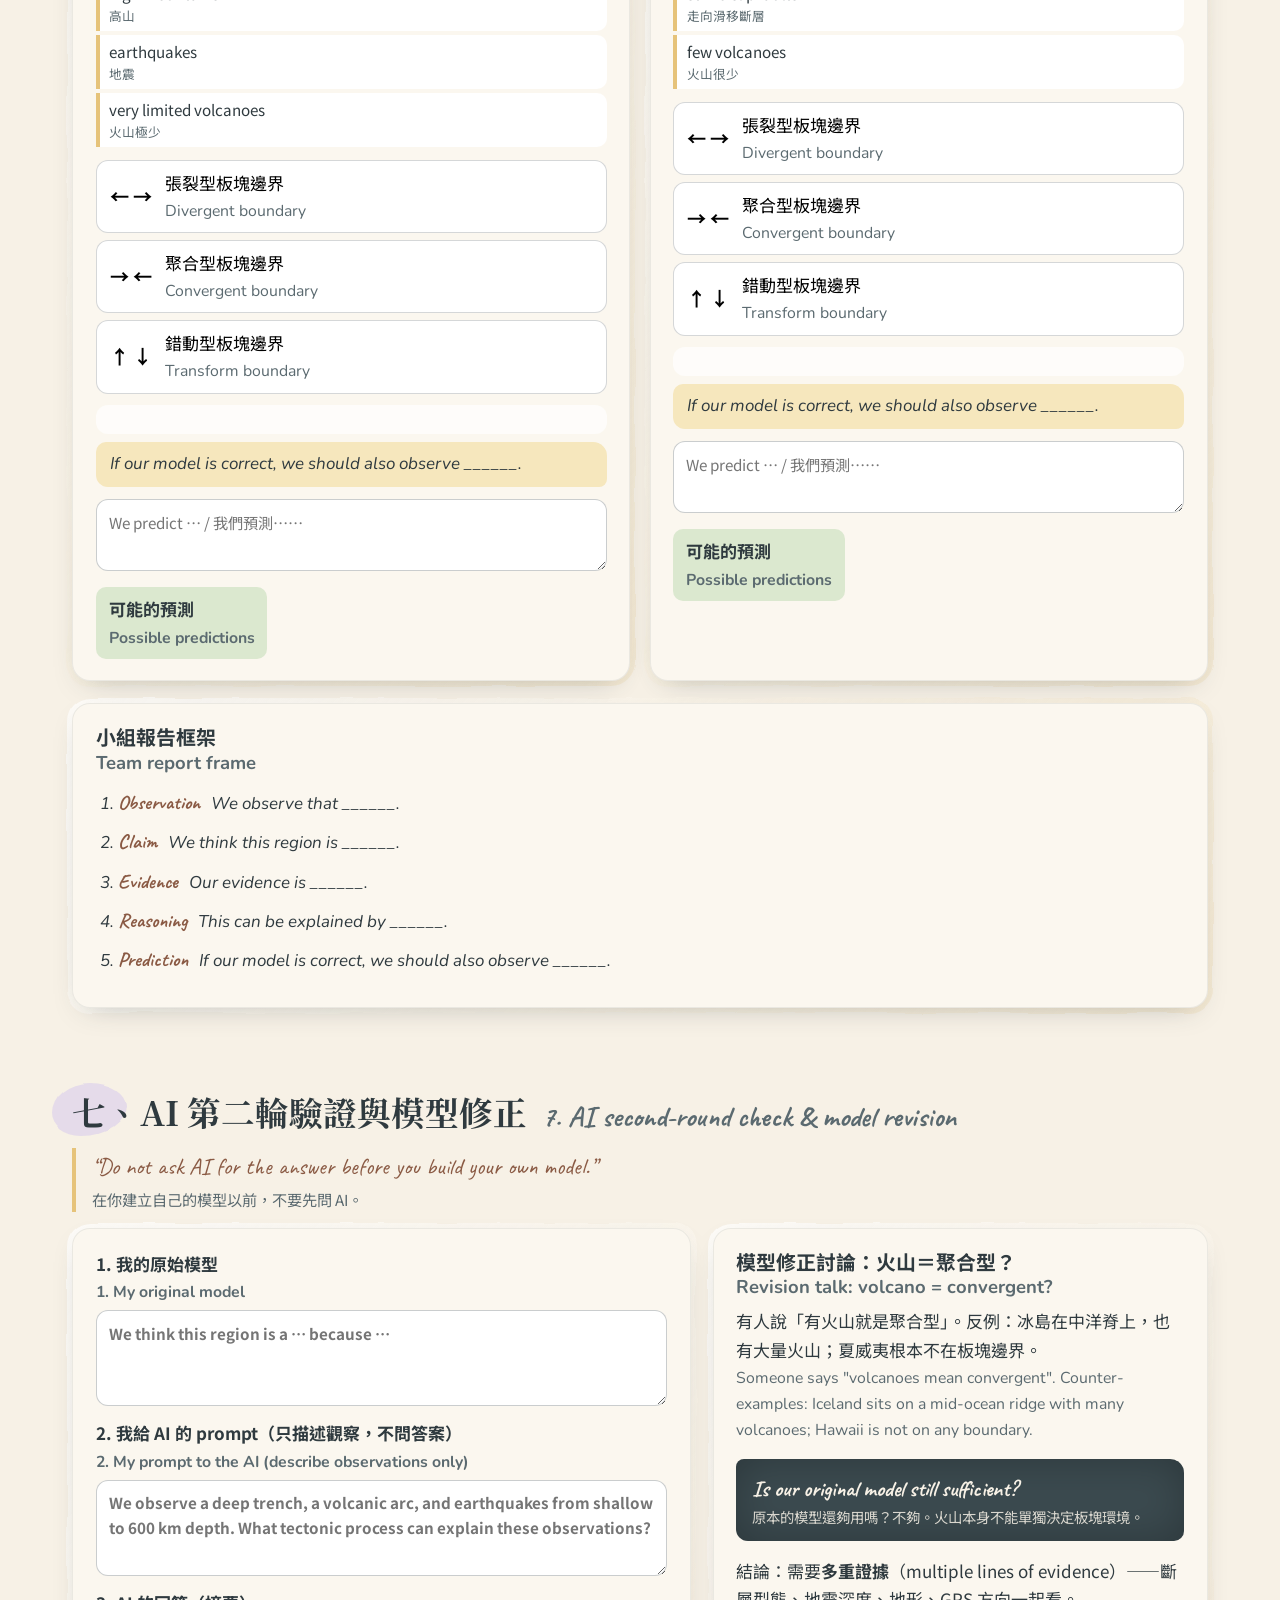
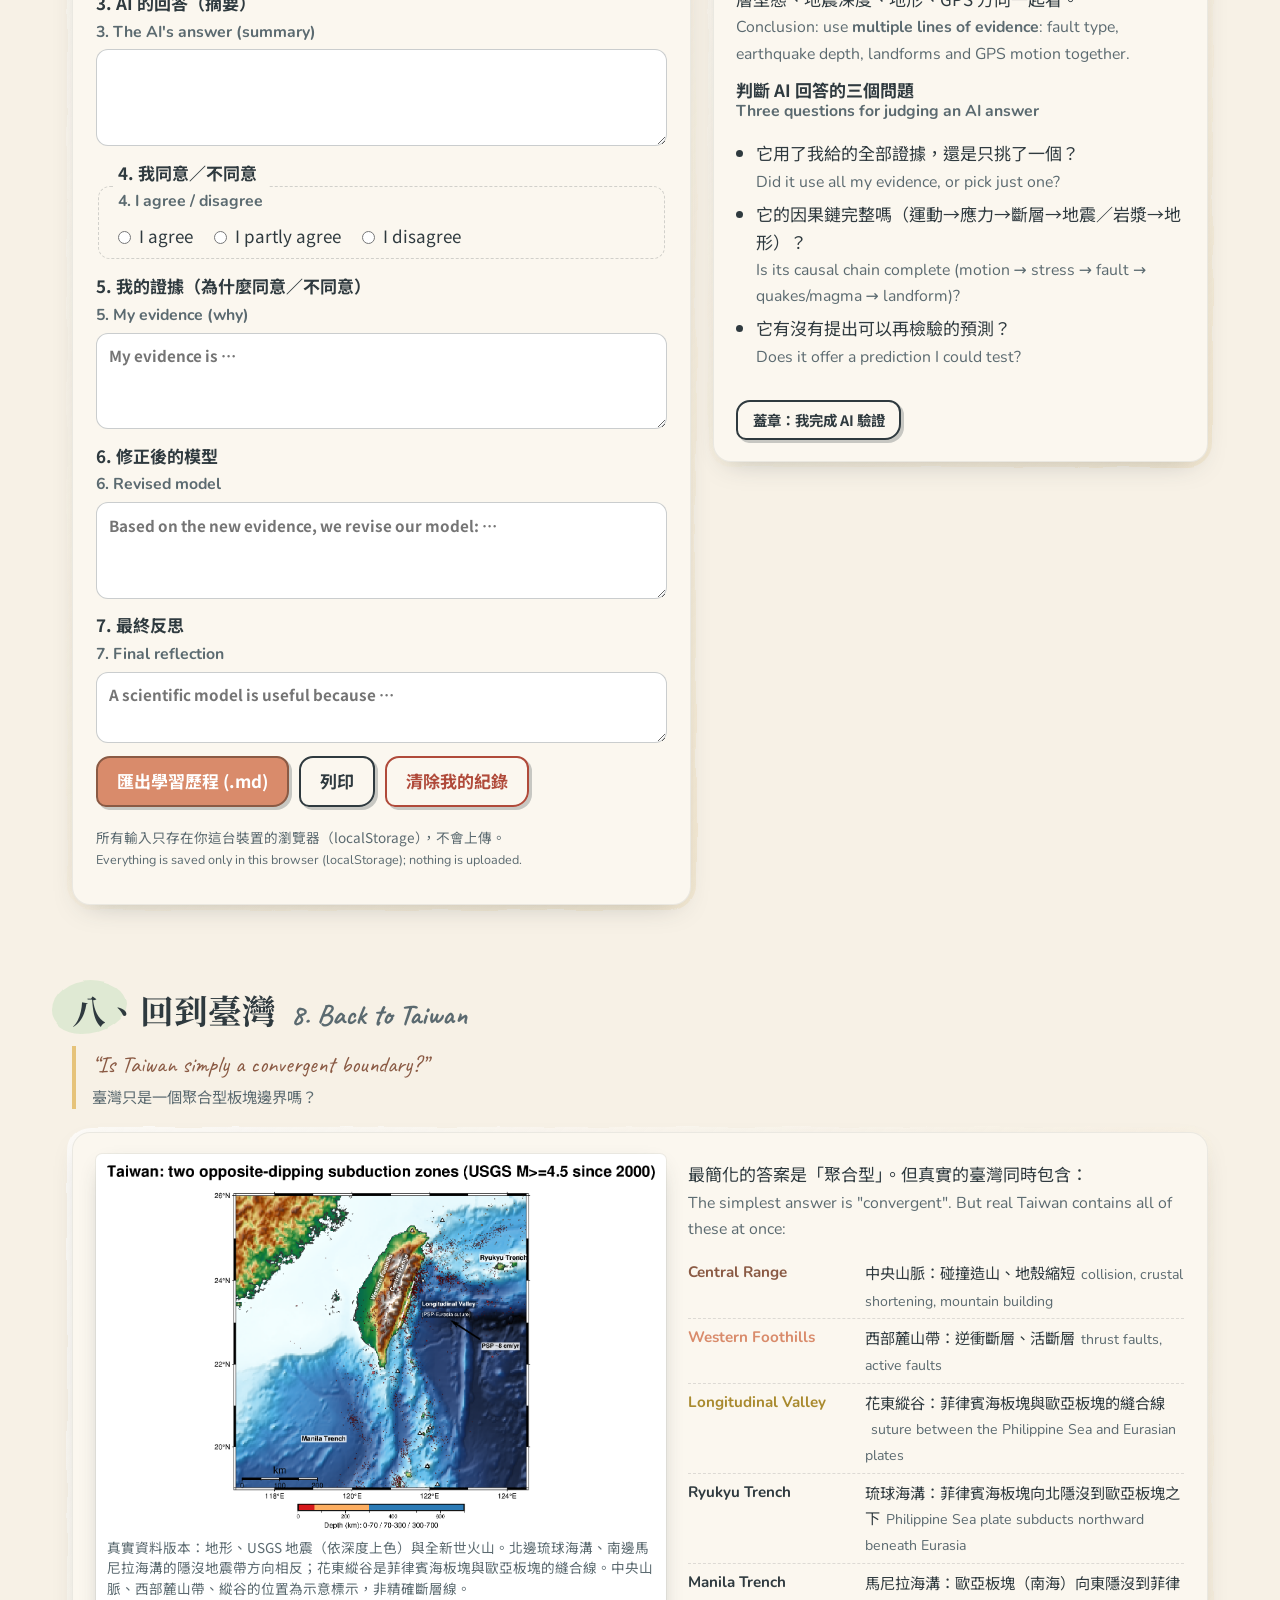
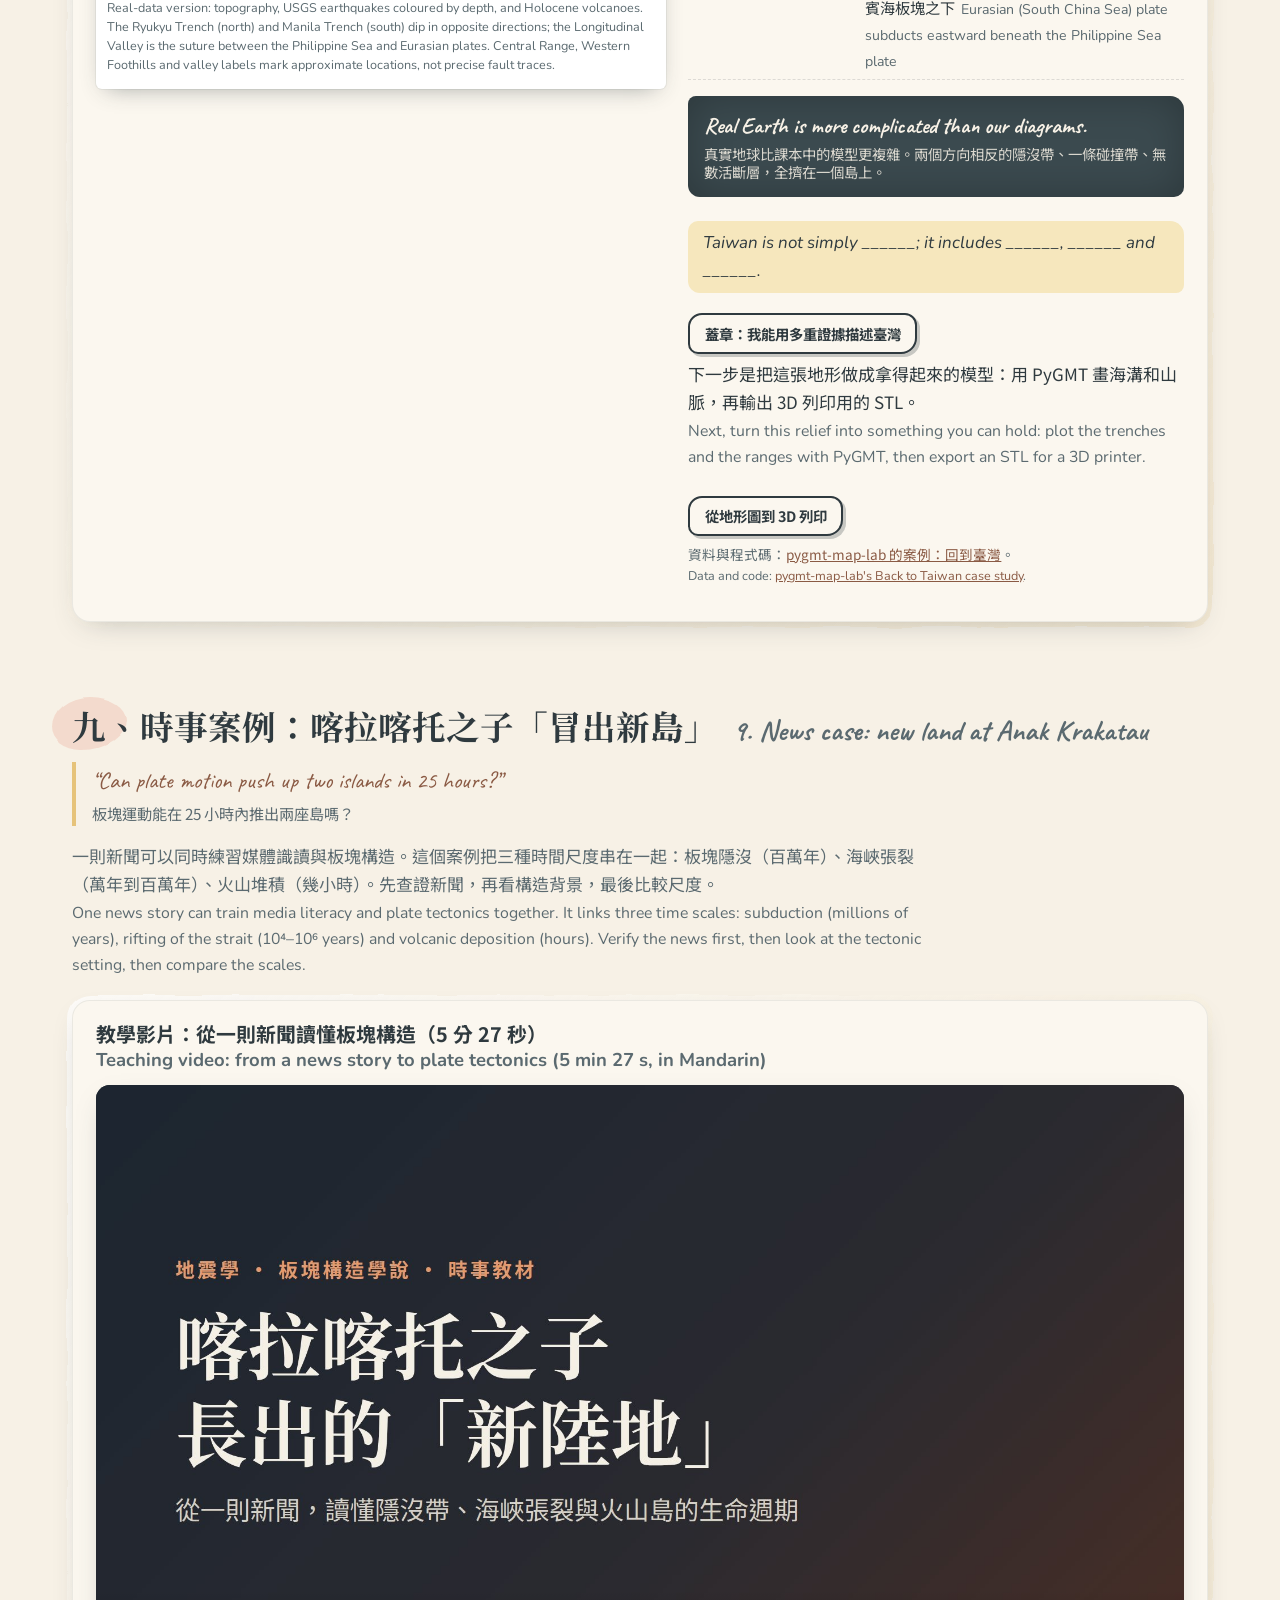
==== commit a054924e: "Number the STL lesson video 23 and link it from the lesson map. Co-authored-by: oceanicdayi <oceanic" ====
--- a/index.html
+++ b/index.html
@@ -134,6 +134,7 @@
       <track kind="captions" srclang="zh-Hant" label="中文字幕" src="artifacts/22-notebook_github_tutorial.vtt">
     </video>
     <p class="bi hint"><span class="zh">內容：三站流程（GitHub → Colab → GitHub）→ 開啟 Notebook、登入並存副本 → 兩格「準備環境」分開執行 → Shift＋Enter 與逐步取消註解 → 看懂 NameError、從頭重跑 → 下載 USGS 地震並畫圖 → 建立 repository、上傳檔案、繳交前檢查。畫面為 GitHub、Colab 與 JupyterLab 的實際操作截圖；旁白為語音合成，畫面已內嵌字幕；<a href="artifacts/22-notebook_github_tutorial.vtt" download>下載字幕檔</a>。</span><span class="en">Covers: the three stops (GitHub → Colab → GitHub) → opening a notebook, signing in and saving a copy → running the two setup cells separately → Shift+Enter and uncommenting one step at a time → reading a NameError and rerunning from the top → fetching USGS quakes and plotting them → creating a repository, uploading files and checking the link before submitting. Screens are real GitHub, Colab and JupyterLab captures; synthesized narration with burned-in subtitles; <a href="artifacts/22-notebook_github_tutorial.vtt" download>download the subtitle file</a>.</span></p>
+    <p class="bi"><span class="zh">畫完地圖、要把地形印出來：<a href="pygmt-3dprint.html#video">地形圖怎麼變成 STL</a>（3 分鐘）。</span><span class="en">After the map, to print the relief: <a href="pygmt-3dprint.html#video">from the map to an STL</a> (3 min).</span></p>
   </div>
 </section>
 
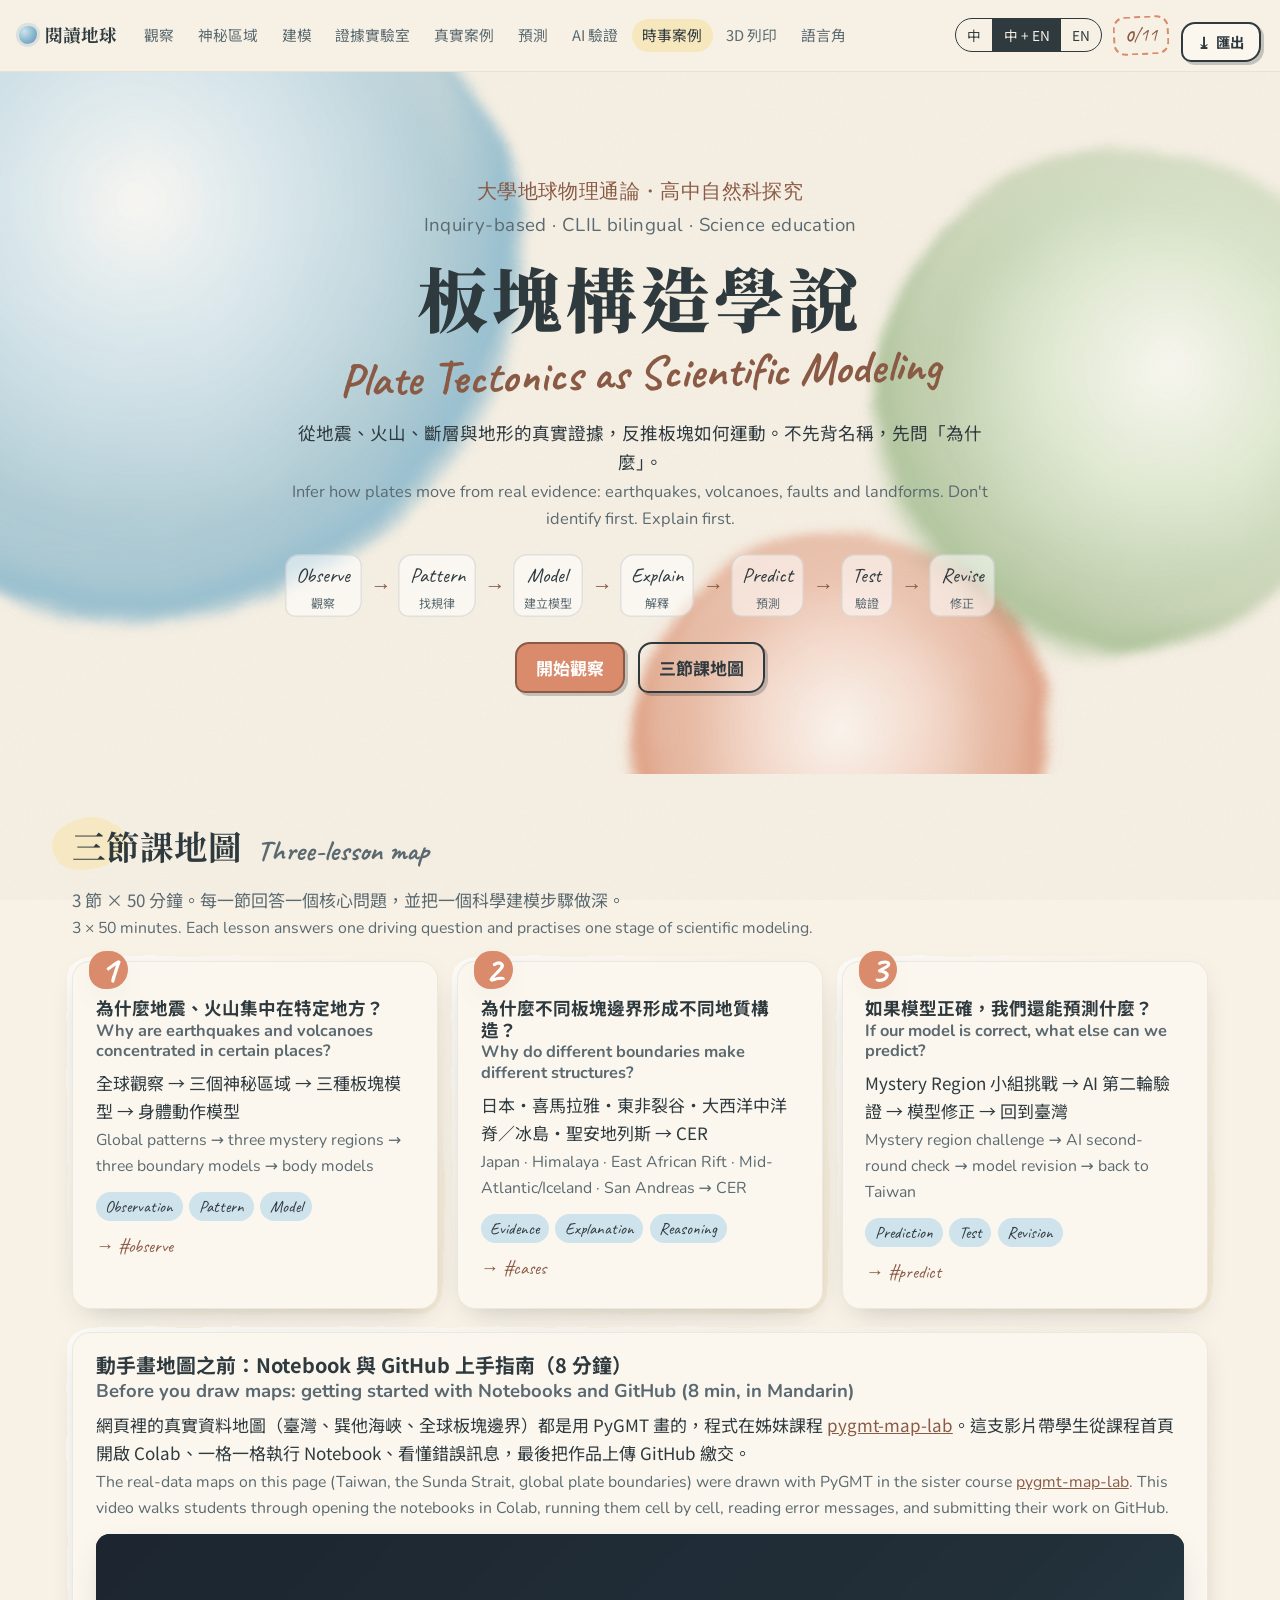
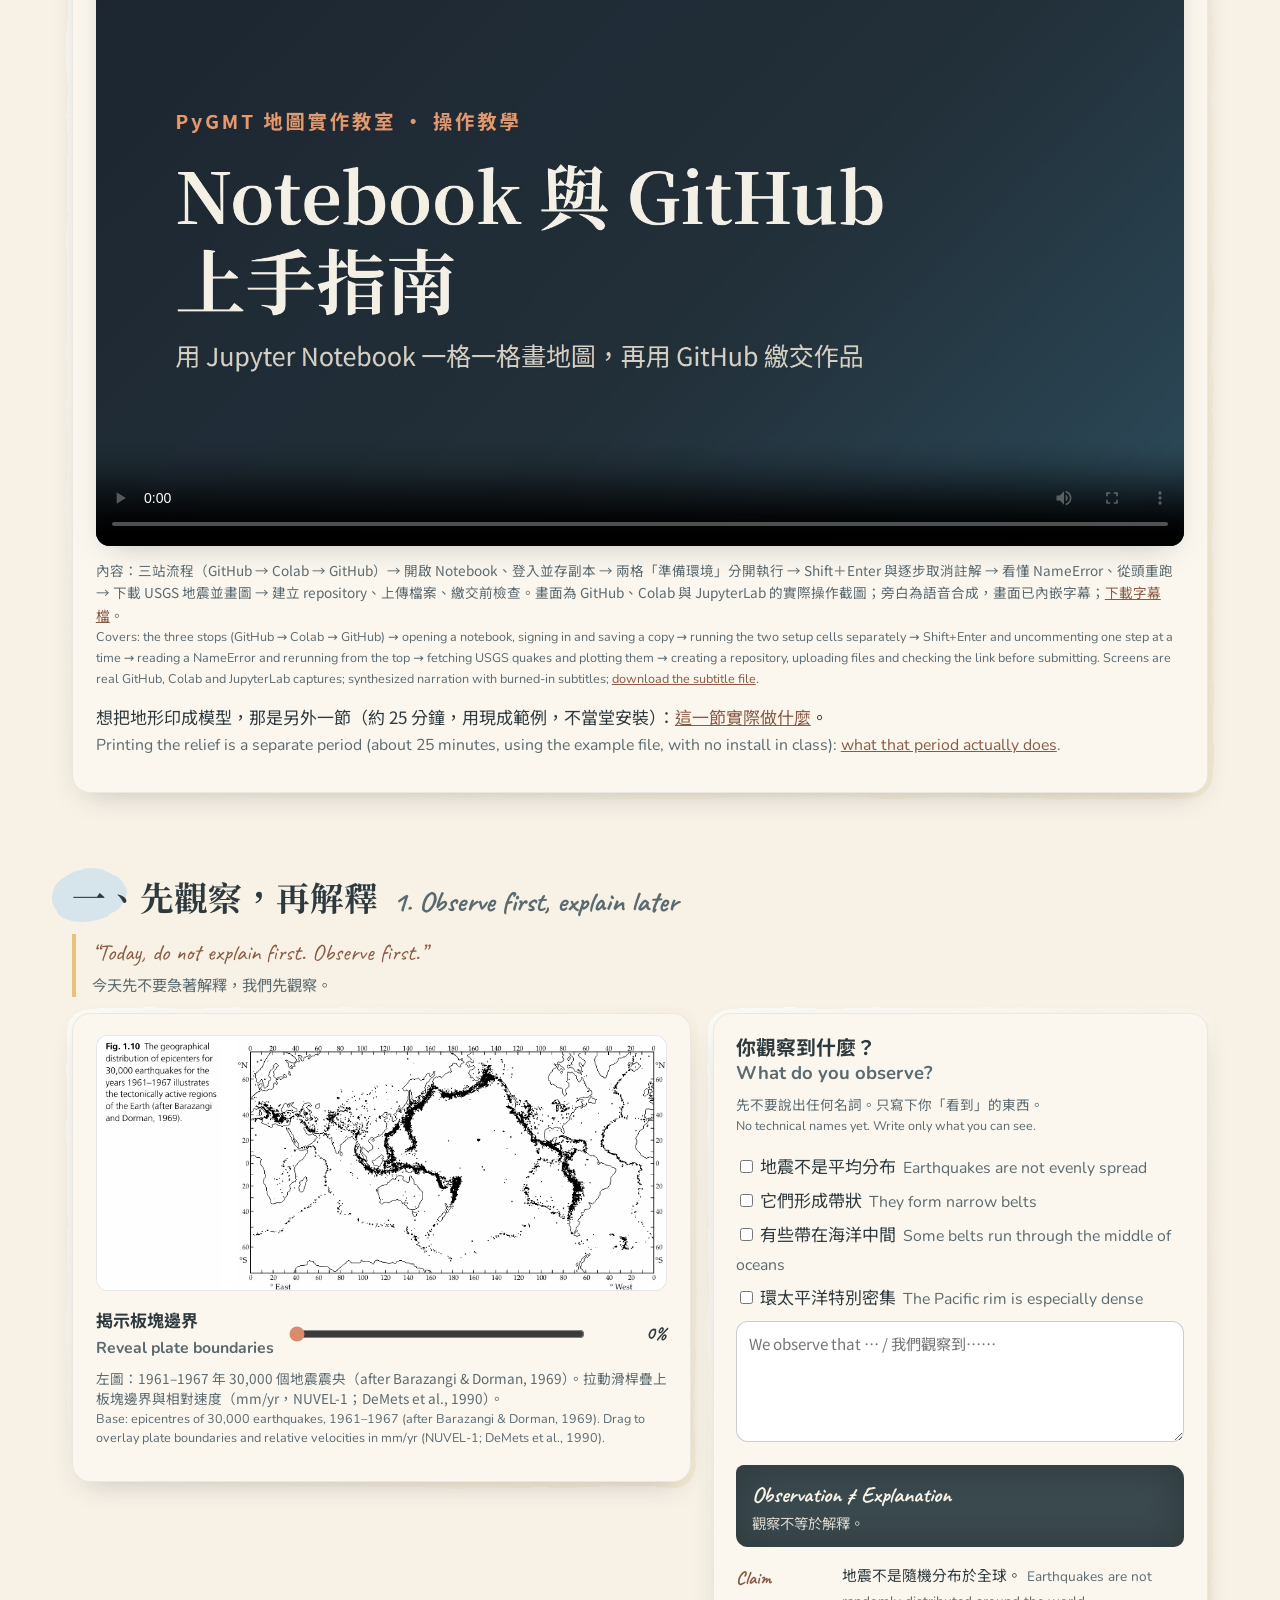
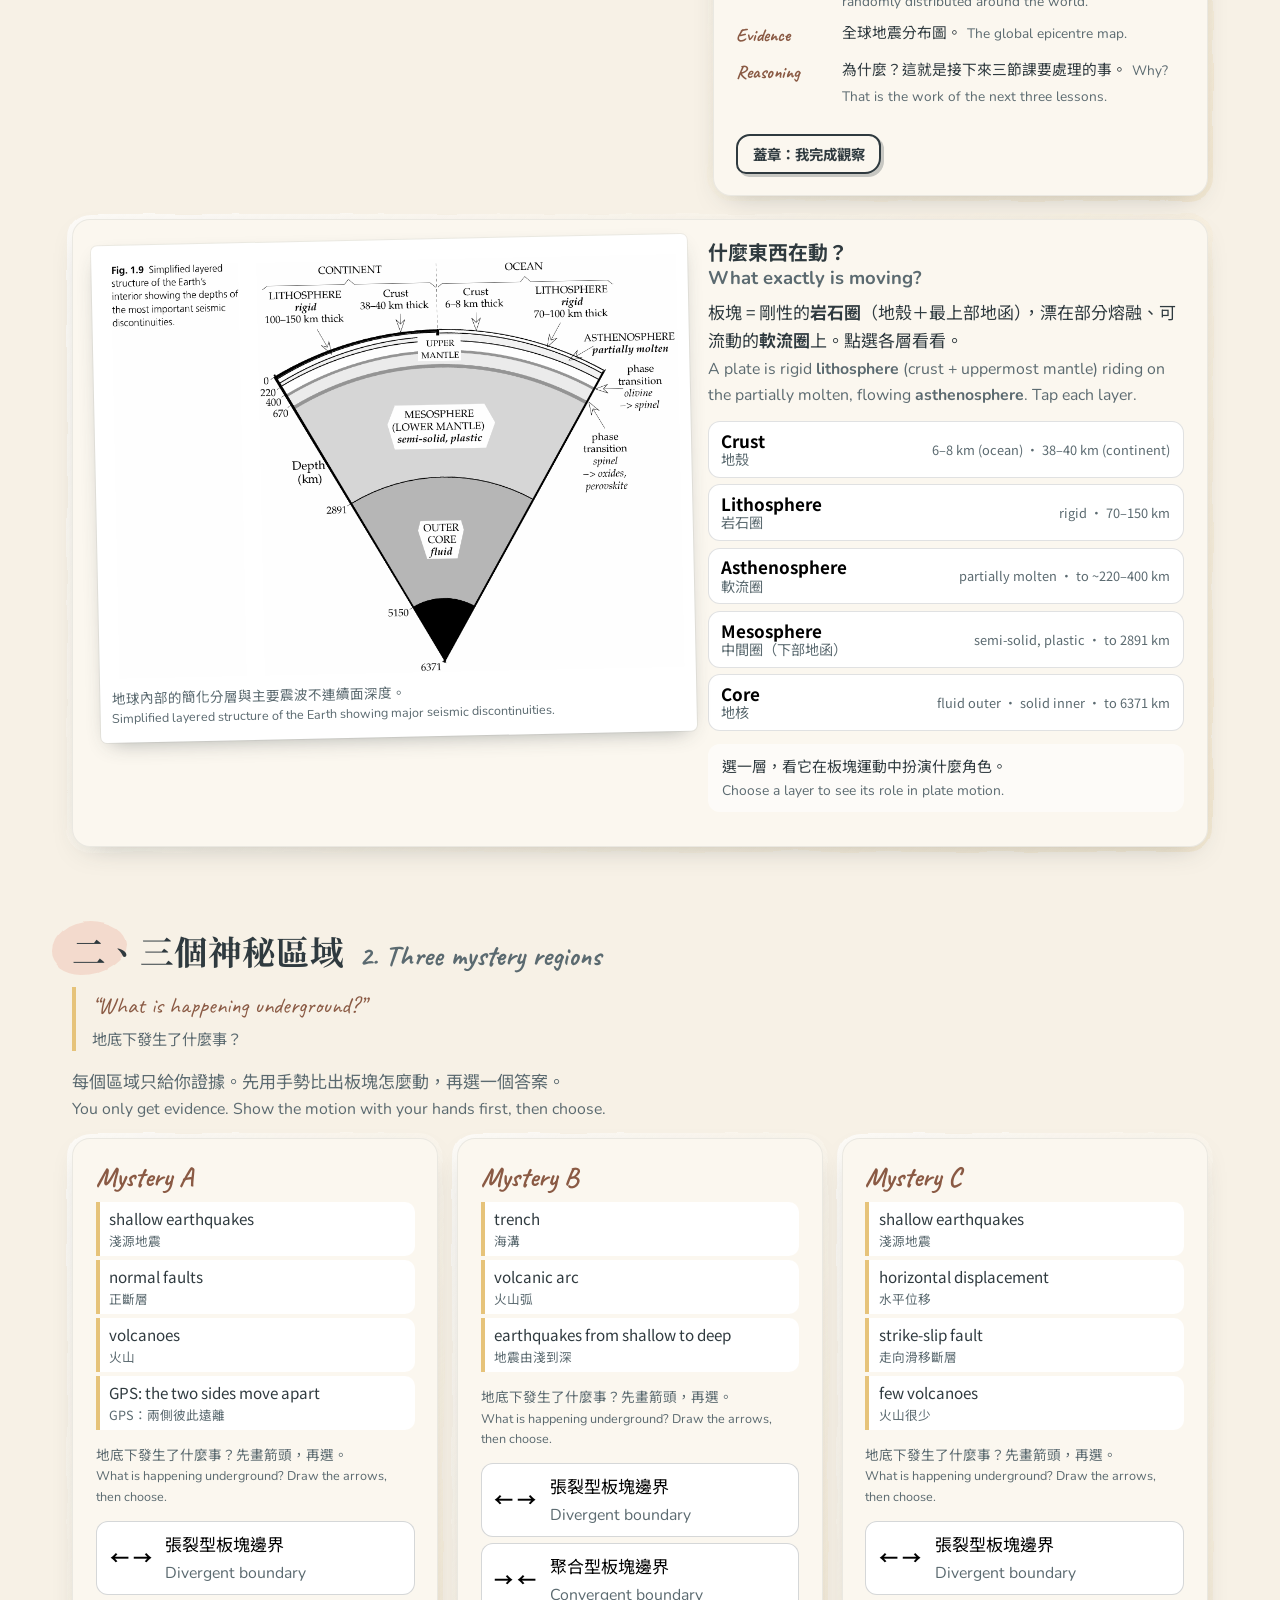
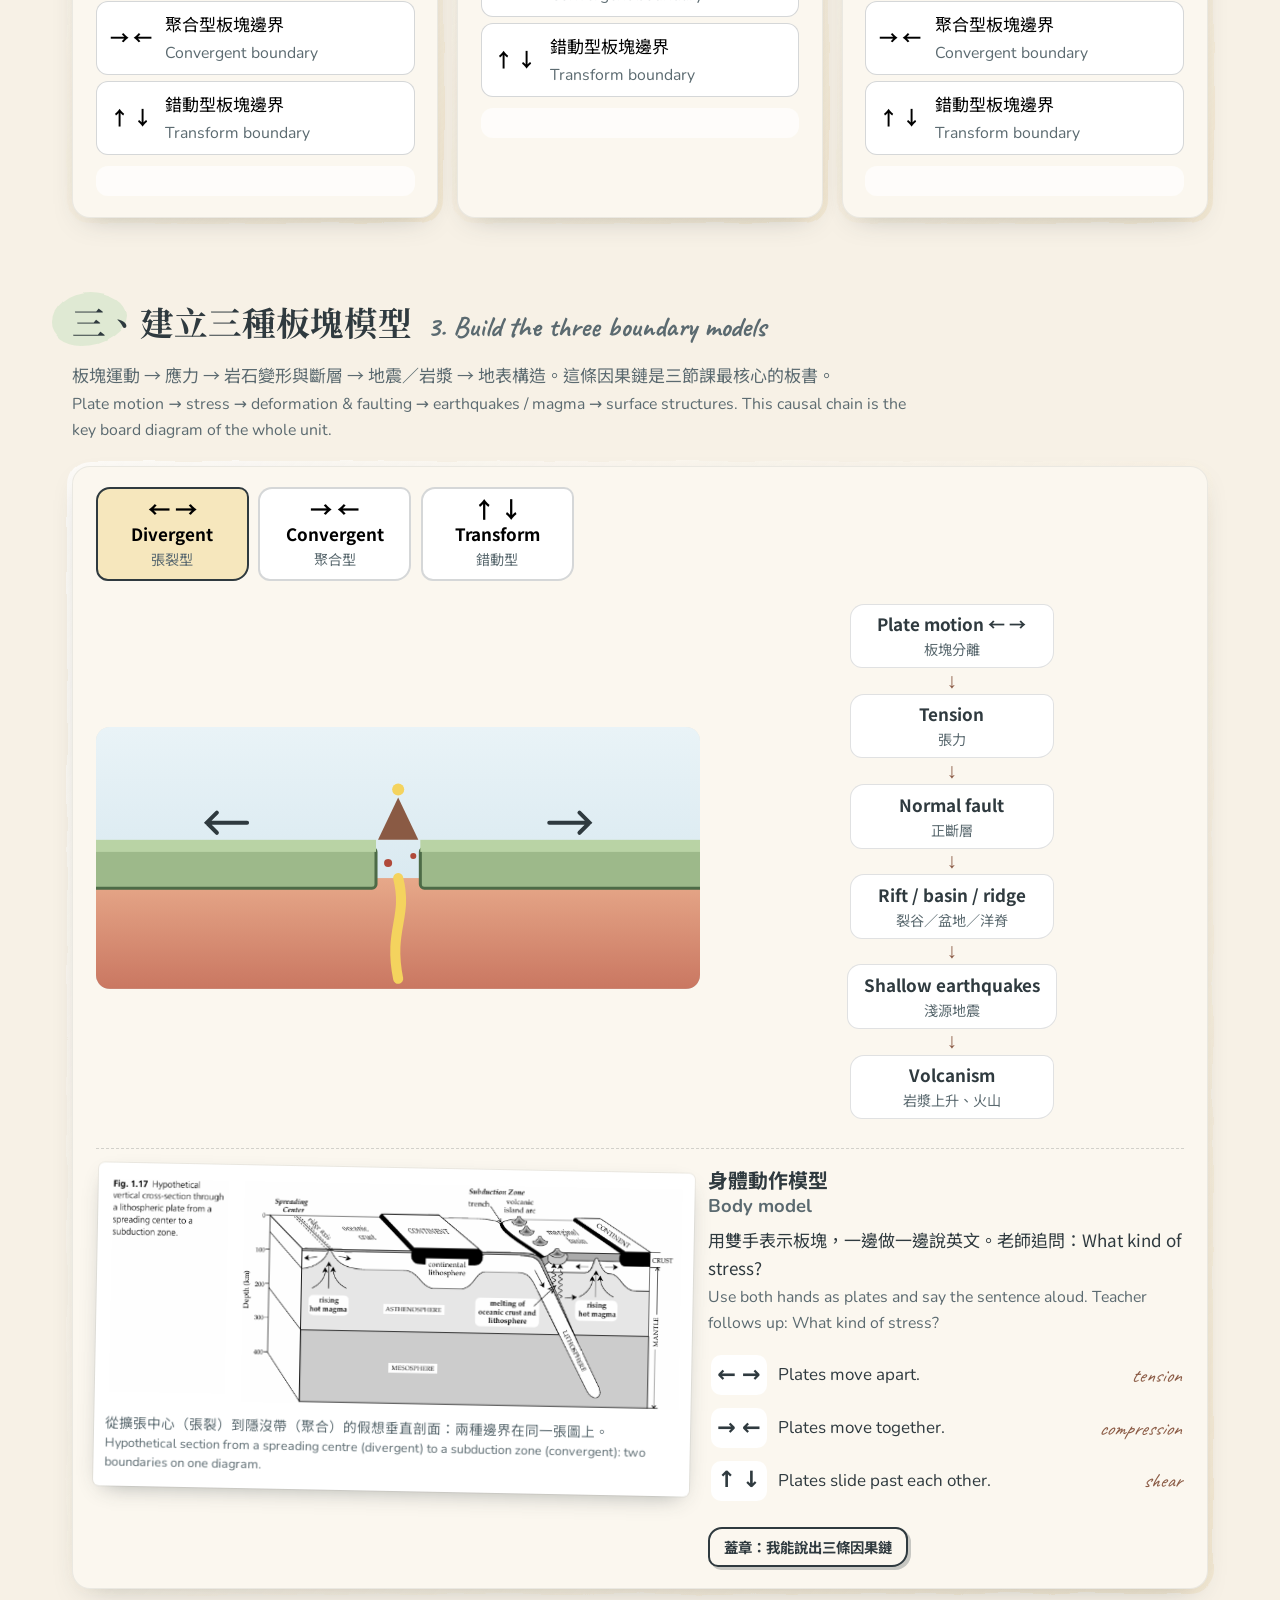
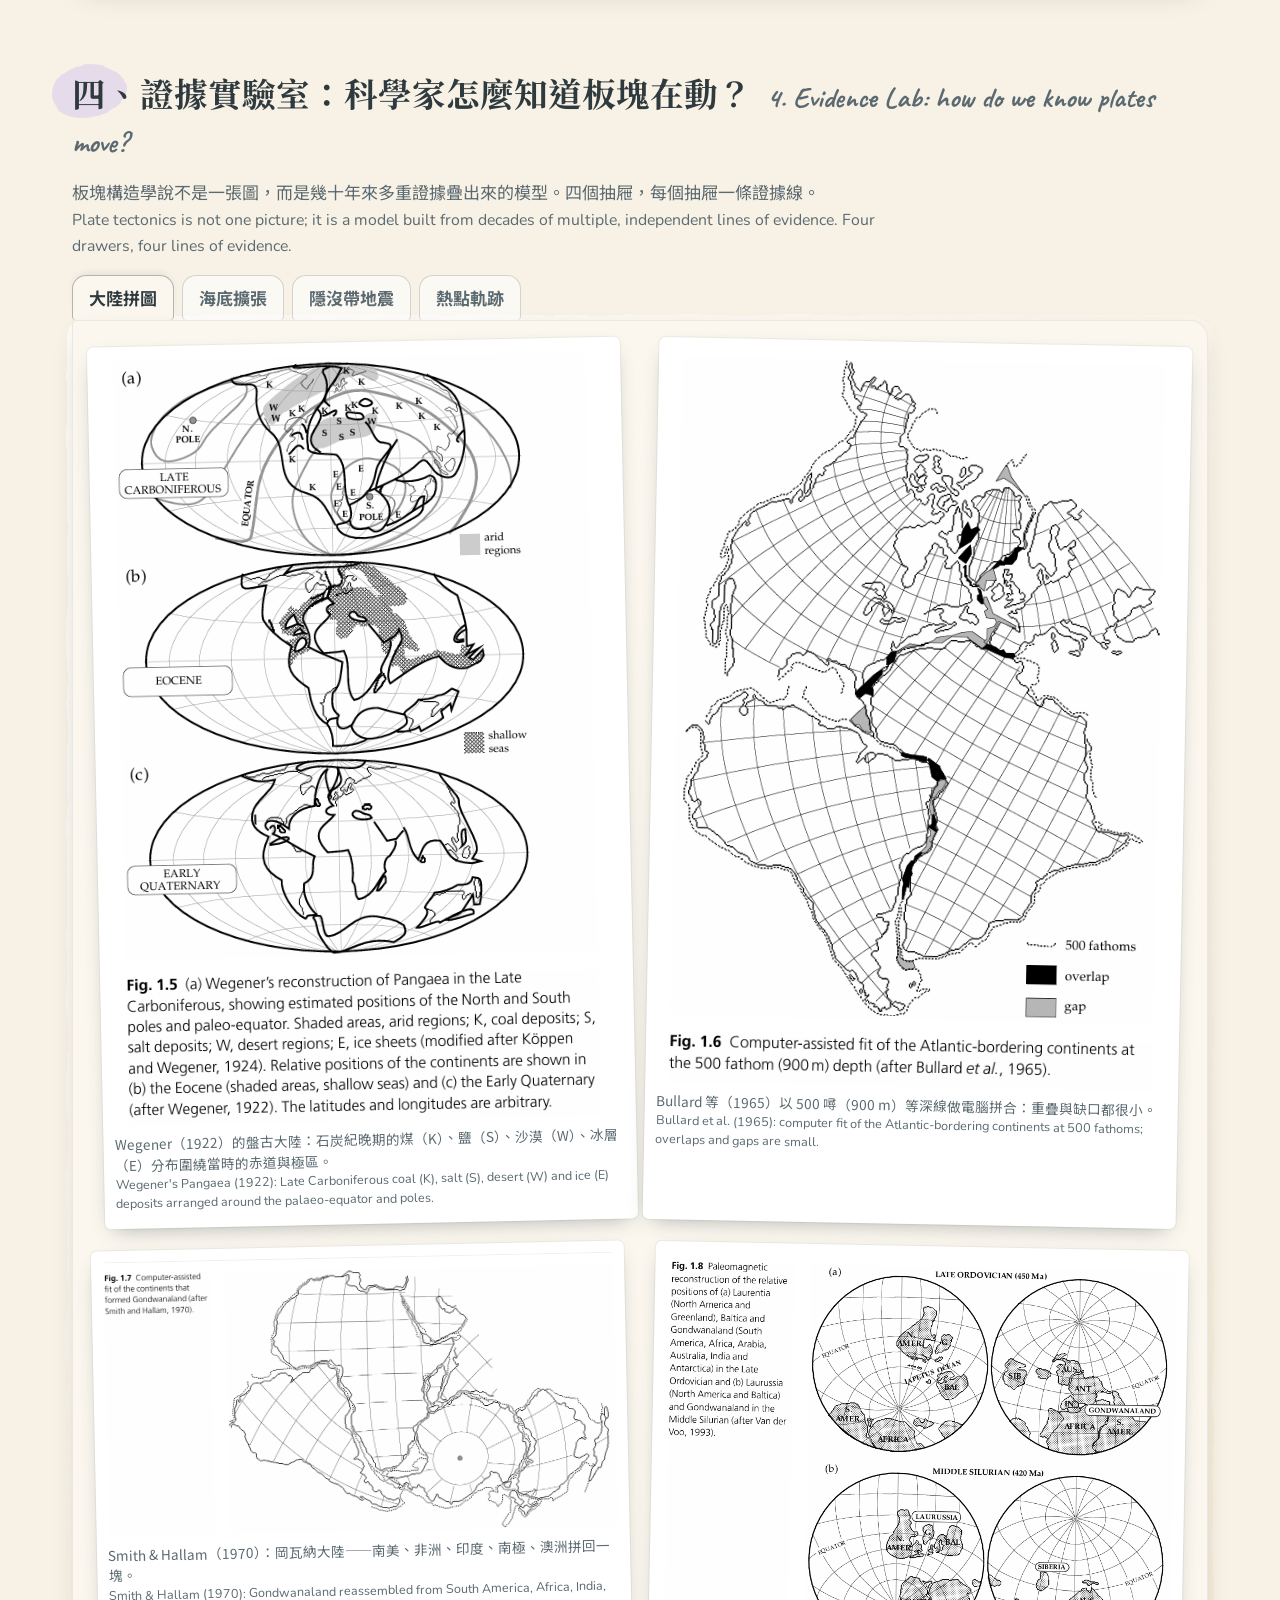
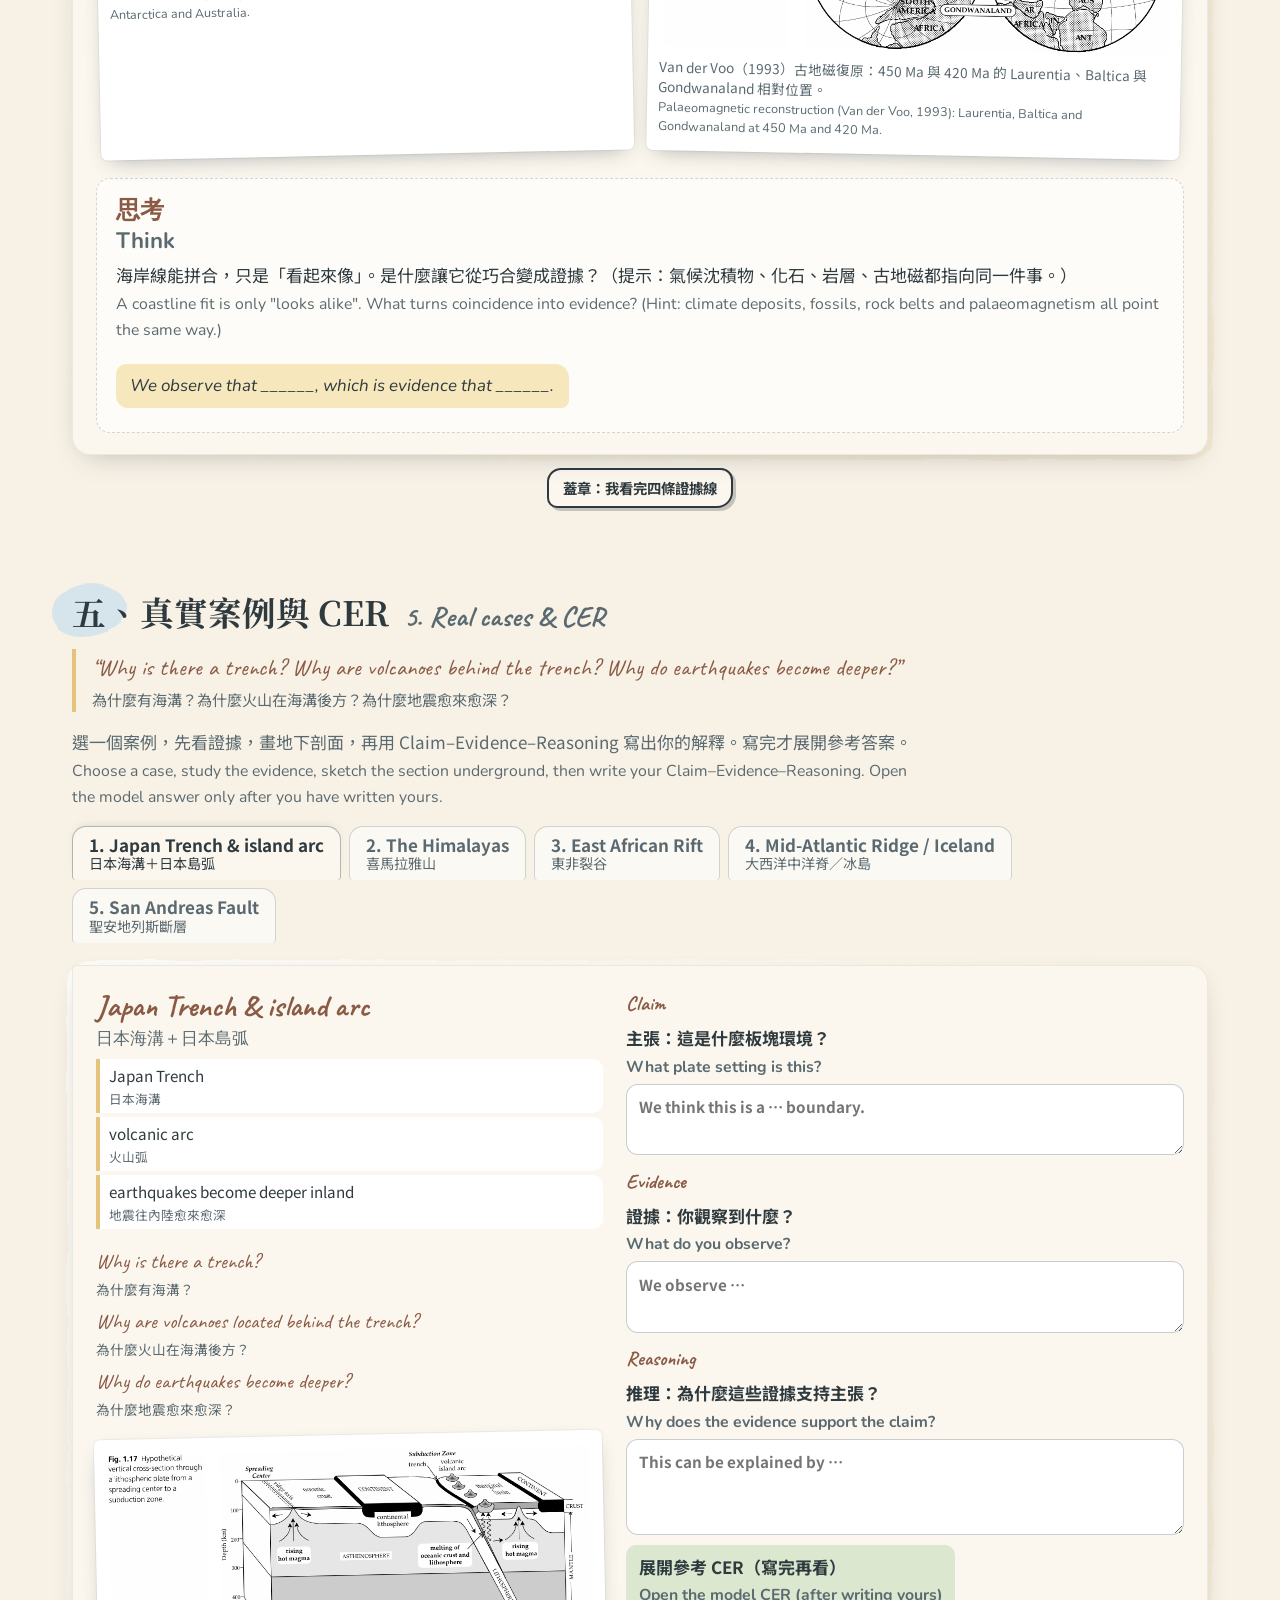
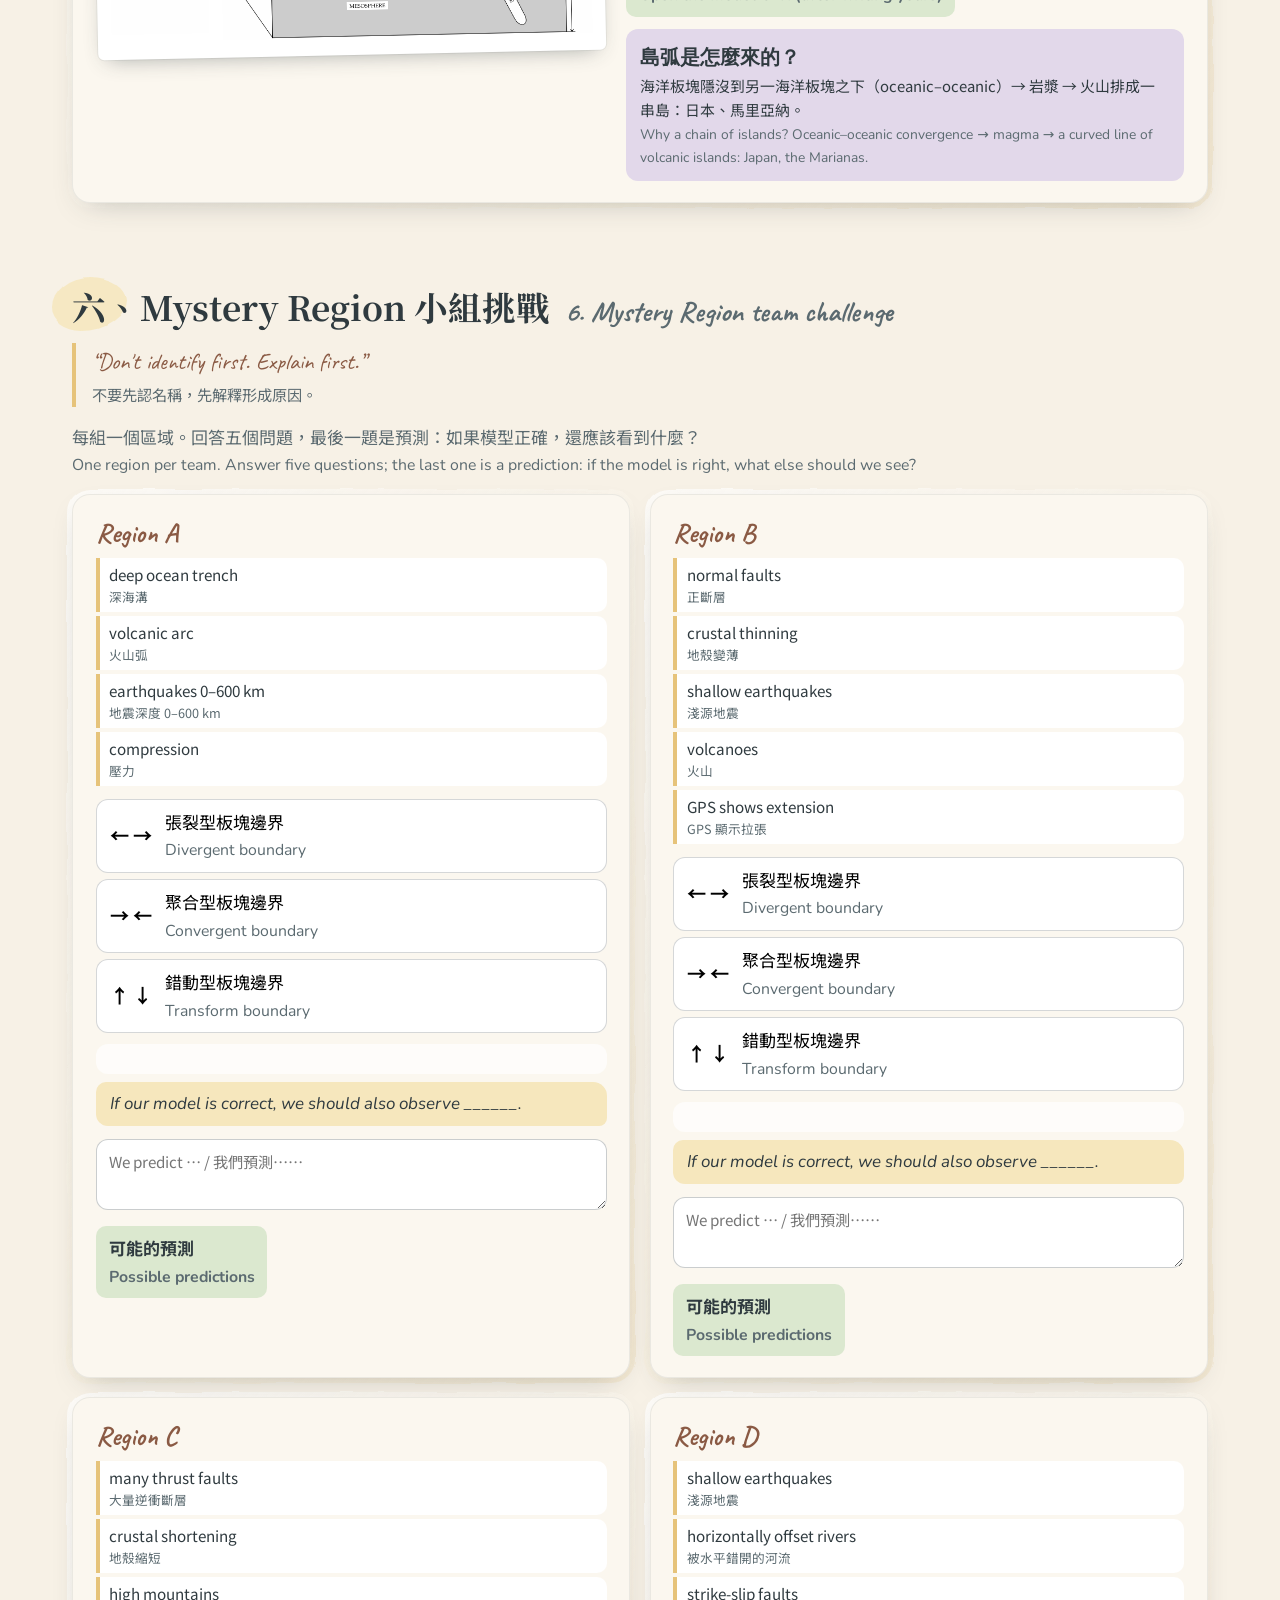
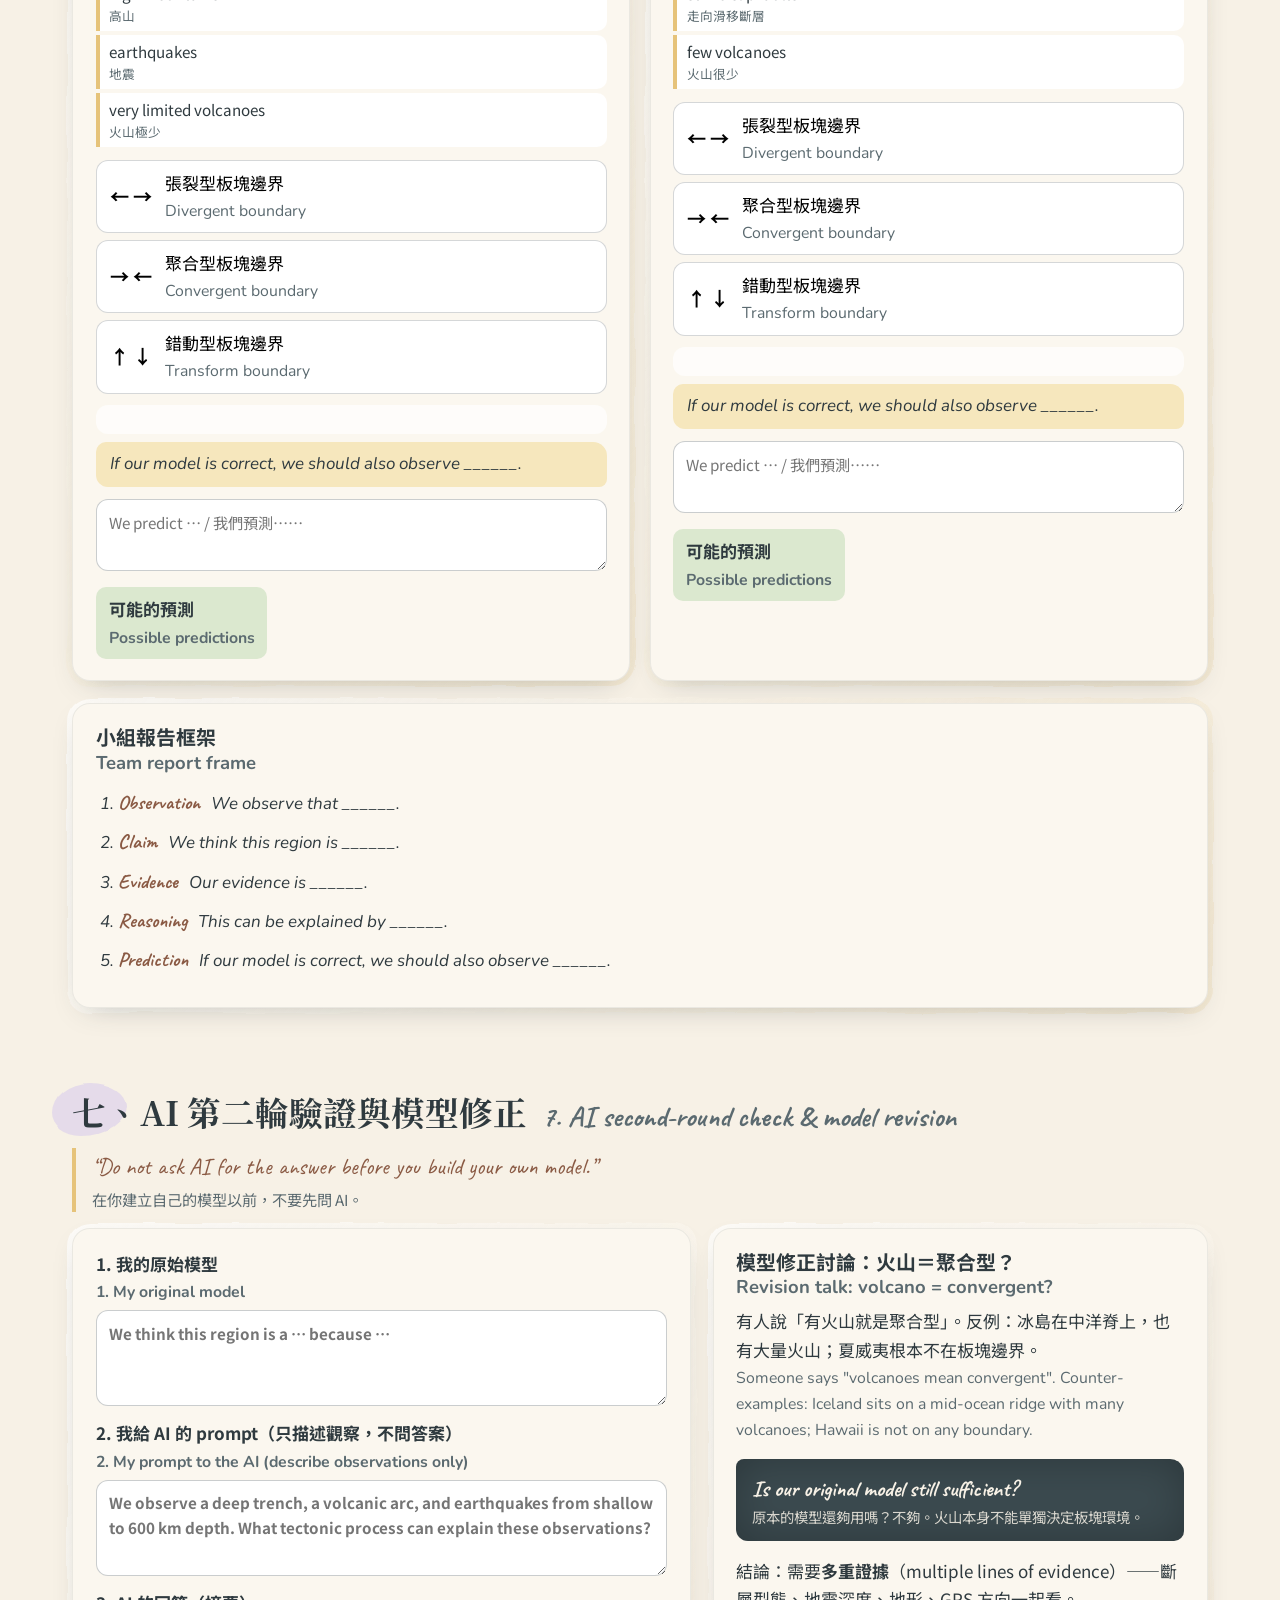
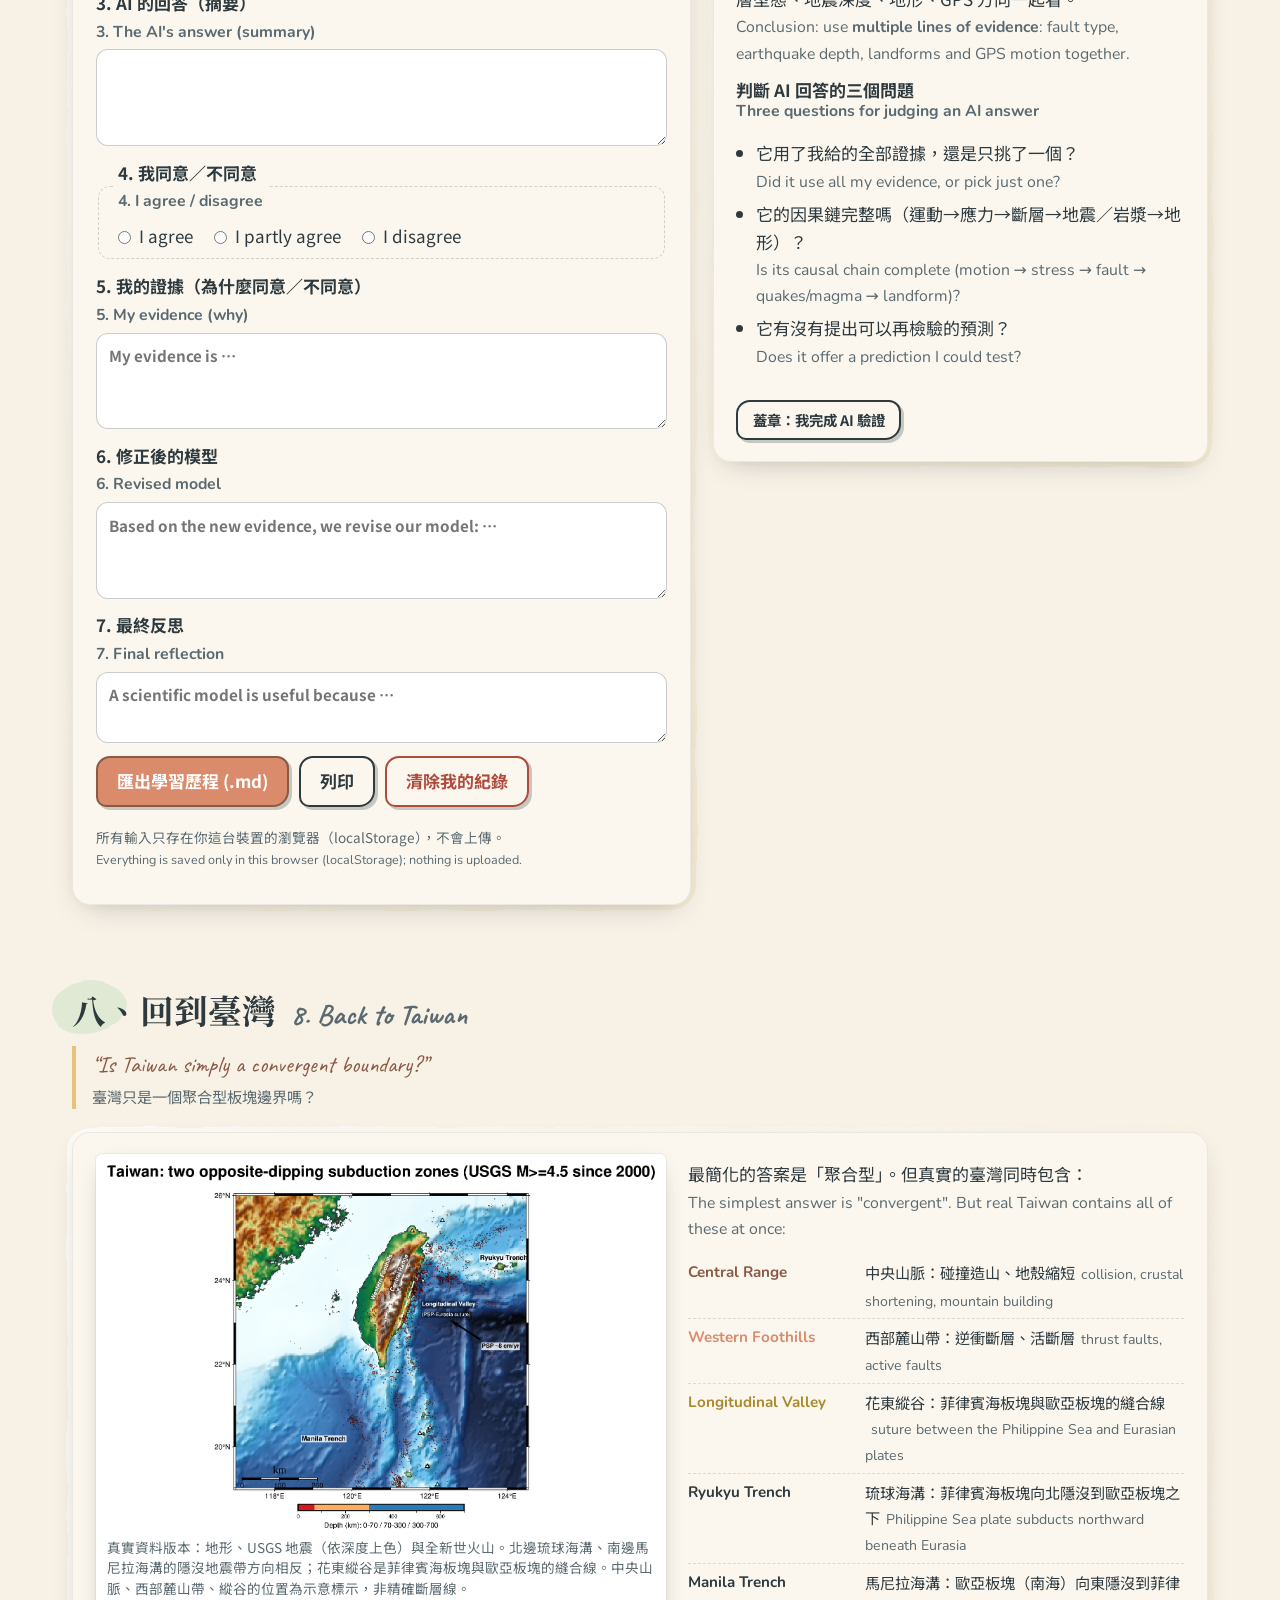
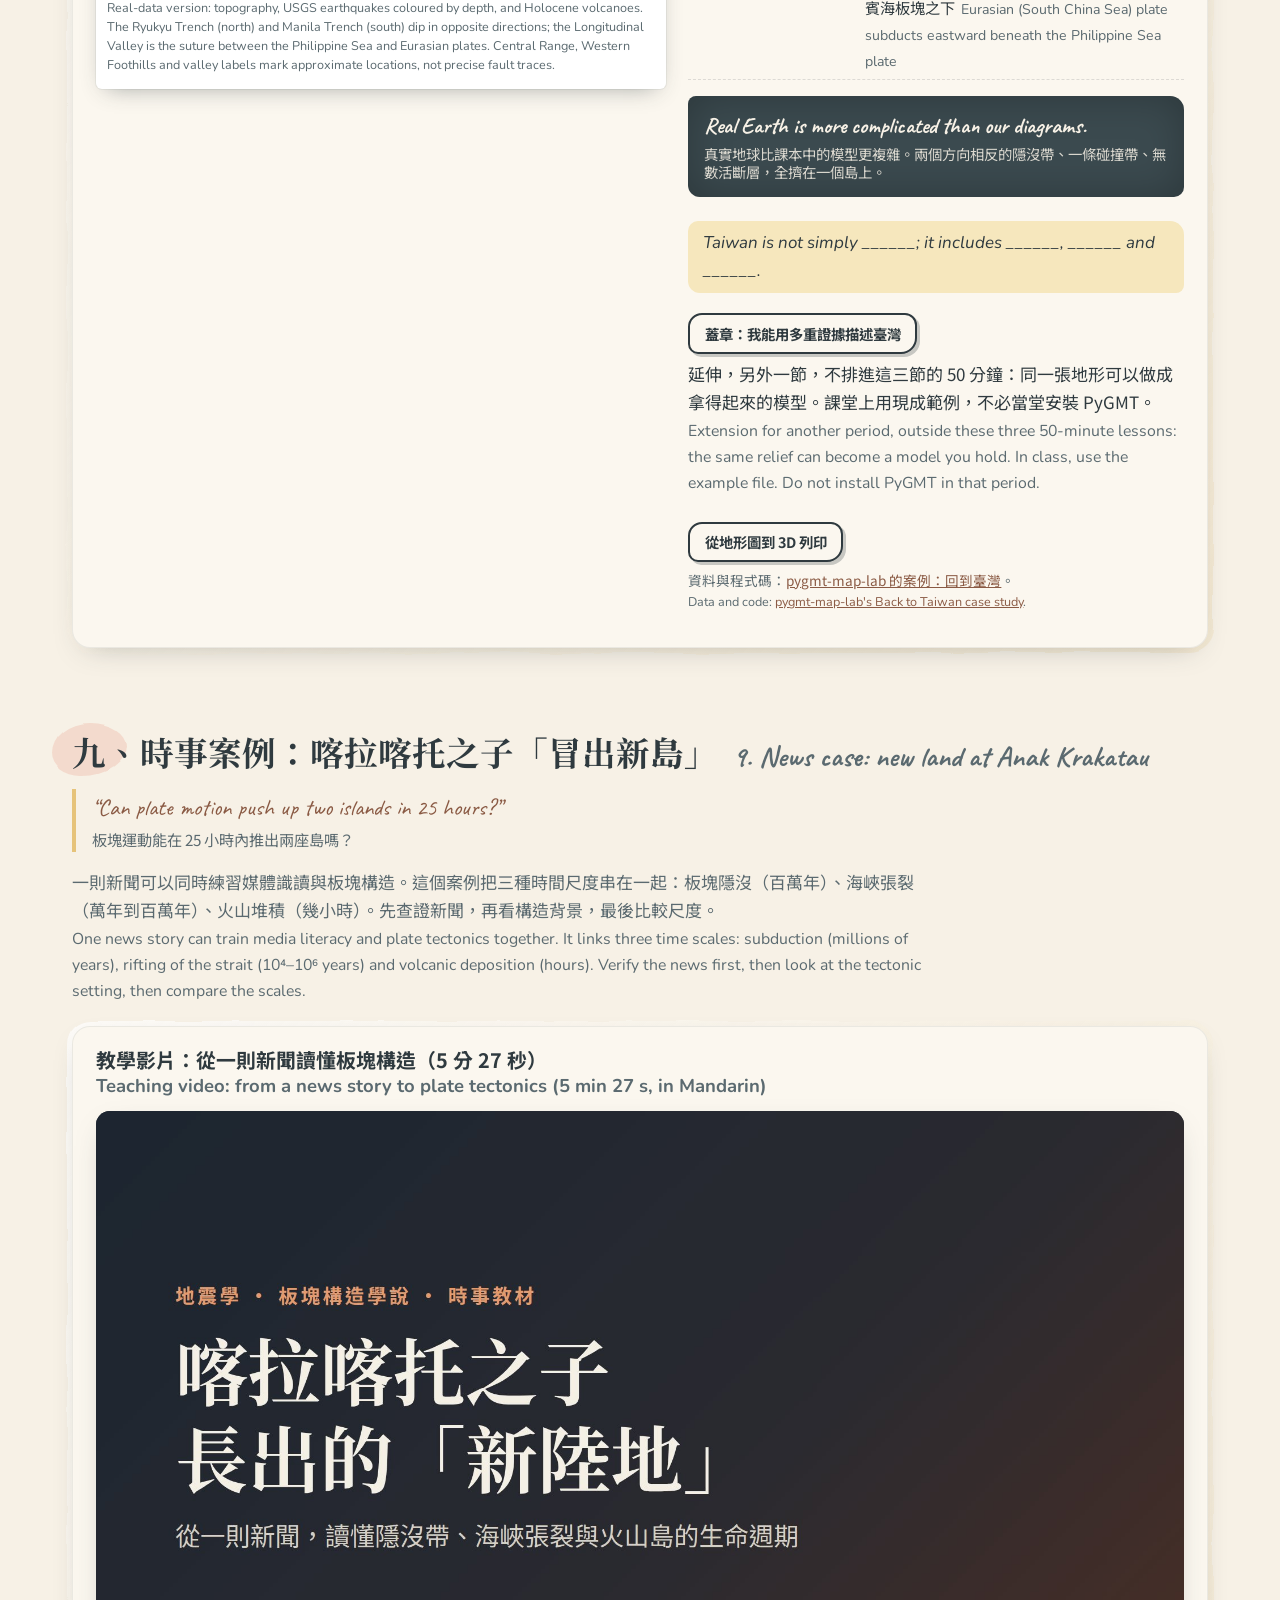
==== commit b3454237: "Make the relief-to-STL lab and the news case fit one class period. The three 50-minute lessons are a" ====
--- a/index.html
+++ b/index.html
@@ -134,7 +134,7 @@
       <track kind="captions" srclang="zh-Hant" label="中文字幕" src="artifacts/22-notebook_github_tutorial.vtt">
     </video>
     <p class="bi hint"><span class="zh">內容：三站流程（GitHub → Colab → GitHub）→ 開啟 Notebook、登入並存副本 → 兩格「準備環境」分開執行 → Shift＋Enter 與逐步取消註解 → 看懂 NameError、從頭重跑 → 下載 USGS 地震並畫圖 → 建立 repository、上傳檔案、繳交前檢查。畫面為 GitHub、Colab 與 JupyterLab 的實際操作截圖；旁白為語音合成，畫面已內嵌字幕；<a href="artifacts/22-notebook_github_tutorial.vtt" download>下載字幕檔</a>。</span><span class="en">Covers: the three stops (GitHub → Colab → GitHub) → opening a notebook, signing in and saving a copy → running the two setup cells separately → Shift+Enter and uncommenting one step at a time → reading a NameError and rerunning from the top → fetching USGS quakes and plotting them → creating a repository, uploading files and checking the link before submitting. Screens are real GitHub, Colab and JupyterLab captures; synthesized narration with burned-in subtitles; <a href="artifacts/22-notebook_github_tutorial.vtt" download>download the subtitle file</a>.</span></p>
-    <p class="bi"><span class="zh">畫完地圖、要把地形印出來：<a href="pygmt-3dprint.html#video">地形圖怎麼變成 STL</a>（3 分鐘）。</span><span class="en">After the map, to print the relief: <a href="pygmt-3dprint.html#video">from the map to an STL</a> (3 min).</span></p>
+    <p class="bi"><span class="zh">想把地形印成模型，那是另外一節（約 25 分鐘，用現成範例，不當堂安裝）：<a href="pygmt-3dprint.html#class">這一節實際做什麼</a>。</span><span class="en">Printing the relief is a separate period (about 25 minutes, using the example file, with no install in class): <a href="pygmt-3dprint.html#class">what that period actually does</a>.</span></p>
   </div>
 </section>
 
@@ -498,7 +498,7 @@
       </div>
       <p class="frame">Taiwan is not simply ______; it includes ______, ______ and ______.</p>
       <button class="btn small stamp-btn" data-stamp="taiwan"><span class="bi"><span class="zh">蓋章：我能用多重證據描述臺灣</span><span class="en">Stamp: I can describe Taiwan with multiple lines of evidence</span></span></button>
-      <p class="bi"><span class="zh">下一步是把這張地形做成拿得起來的模型：用 PyGMT 畫海溝和山脈，再輸出 3D 列印用的 STL。</span><span class="en">Next, turn this relief into something you can hold: plot the trenches and the ranges with PyGMT, then export an STL for a 3D printer.</span></p>
+      <p class="bi"><span class="zh">延伸，另外一節，不排進這三節的 50 分鐘：同一張地形可以做成拿得起來的模型。課堂上用現成範例，不必當堂安裝 PyGMT。</span><span class="en">Extension for another period, outside these three 50-minute lessons: the same relief can become a model you hold. In class, use the example file. Do not install PyGMT in that period.</span></p>
       <a class="btn small" href="pygmt-3dprint.html"><span class="bi"><span class="zh">從地形圖到 3D 列印</span><span class="en">From the map to a 3D print</span></span></a>
       <p class="bi hint"><span class="zh">資料與程式碼：<a href="https://github.com/oceanicdayi/pygmt-map-lab/blob/main/case-studies/taiwan-back-to-taiwan/taiwan_map.py" target="_blank" rel="noopener">pygmt-map-lab 的案例：回到臺灣</a>。</span><span class="en">Data and code: <a href="https://github.com/oceanicdayi/pygmt-map-lab/blob/main/case-studies/taiwan-back-to-taiwan/taiwan_map.py" target="_blank" rel="noopener">pygmt-map-lab's Back to Taiwan case study</a>.</span></p>
     </div>
@@ -699,7 +699,7 @@
   </div>
 
   <!-- D. time-scale lab -->
-  <div class="card wide">
+  <div class="card wide" id="krak-scale">
     <h3 class="bi"><span class="zh">D. 時間尺度實驗：是板塊「推」出來的嗎？</span><span class="en">D. Time-scale lab: did plate motion push this land up?</span></h3>
     <p class="bi"><span class="zh">拉動滑桿，比較同一段距離：板塊要走多久？這次噴發只用了 25 小時。</span><span class="en">Drag the slider and compare the same distance: how long does the plate need? The eruption took 25 hours.</span></p>
     <div class="lab">
@@ -714,6 +714,15 @@
 
   <!-- E. classroom use -->
   <h3 class="sub-head bi"><span class="zh">E. 課堂怎麼用</span><span class="en">E. How to use it in class</span></h3>
+  <div class="card wide" id="krak-20min">
+    <h3 class="bi"><span class="zh">只剩 20 分鐘時，做這三件事</span><span class="en">With 20 minutes left, do these three things</span></h3>
+    <ol>
+      <li class="bi"><span class="zh"><a href="#claim-list">查證題（A）</a>：把標題和測量分開。約 8 分鐘。</span><span class="en"><a href="#claim-list">The claim sort (A)</a>: separate the headline from the measurements. About 8 minutes.</span></li>
+      <li class="bi"><span class="zh"><a href="#krak-scale">時間尺度滑桿（D）</a>：自己算出 760 公尺要幾萬年。約 5 分鐘。</span><span class="en"><a href="#krak-scale">The time-scale slider (D)</a>: compute how many tens of thousands of years 760 metres would take. About 5 minutes.</span></li>
+      <li class="bi"><span class="zh"><a href="#krak-cer">CER（F）</a>：新陸地是火山堆積，不是板塊推出來的。約 7 分鐘。</span><span class="en"><a href="#krak-cer">The CER (F)</a>: the new land is a volcanic deposit, not something the plates pushed up. About 7 minutes.</span></li>
+    </ol>
+    <p class="bi hint"><span class="zh">5 分鐘的影片請課前看。剖面、岩漿管道、Sentinel-2、單力模型和防災網是另一節的材料，不要和上面三件事擠在同一節。下面的卡片是選單，另一節再抽一張。</span><span class="en">Watch the 5-minute video before class. The section, the magma plumbing, Sentinel-2, the single-force model and the warning-network design belong in another period. The cards below are a menu: pick one card next time.</span></p>
+  </div>
   <div class="lesson-grid">
     <article class="card">
       <h4 class="bi"><span class="zh">釐清迷思</span><span class="en">Break the misconception</span></h4>
@@ -769,7 +778,7 @@
   </div>
 
   <!-- F. CER -->
-  <div class="two-col krakatau-cer">
+  <div class="two-col krakatau-cer" id="krak-cer">
     <div class="card">
       <h3 class="bi"><span class="zh">F. 寫下你的 CER：這兩塊新陸地是怎麼來的？</span><span class="en">F. Write your CER: where did this new land come from?</span></h3>
       <form class="cer-form">
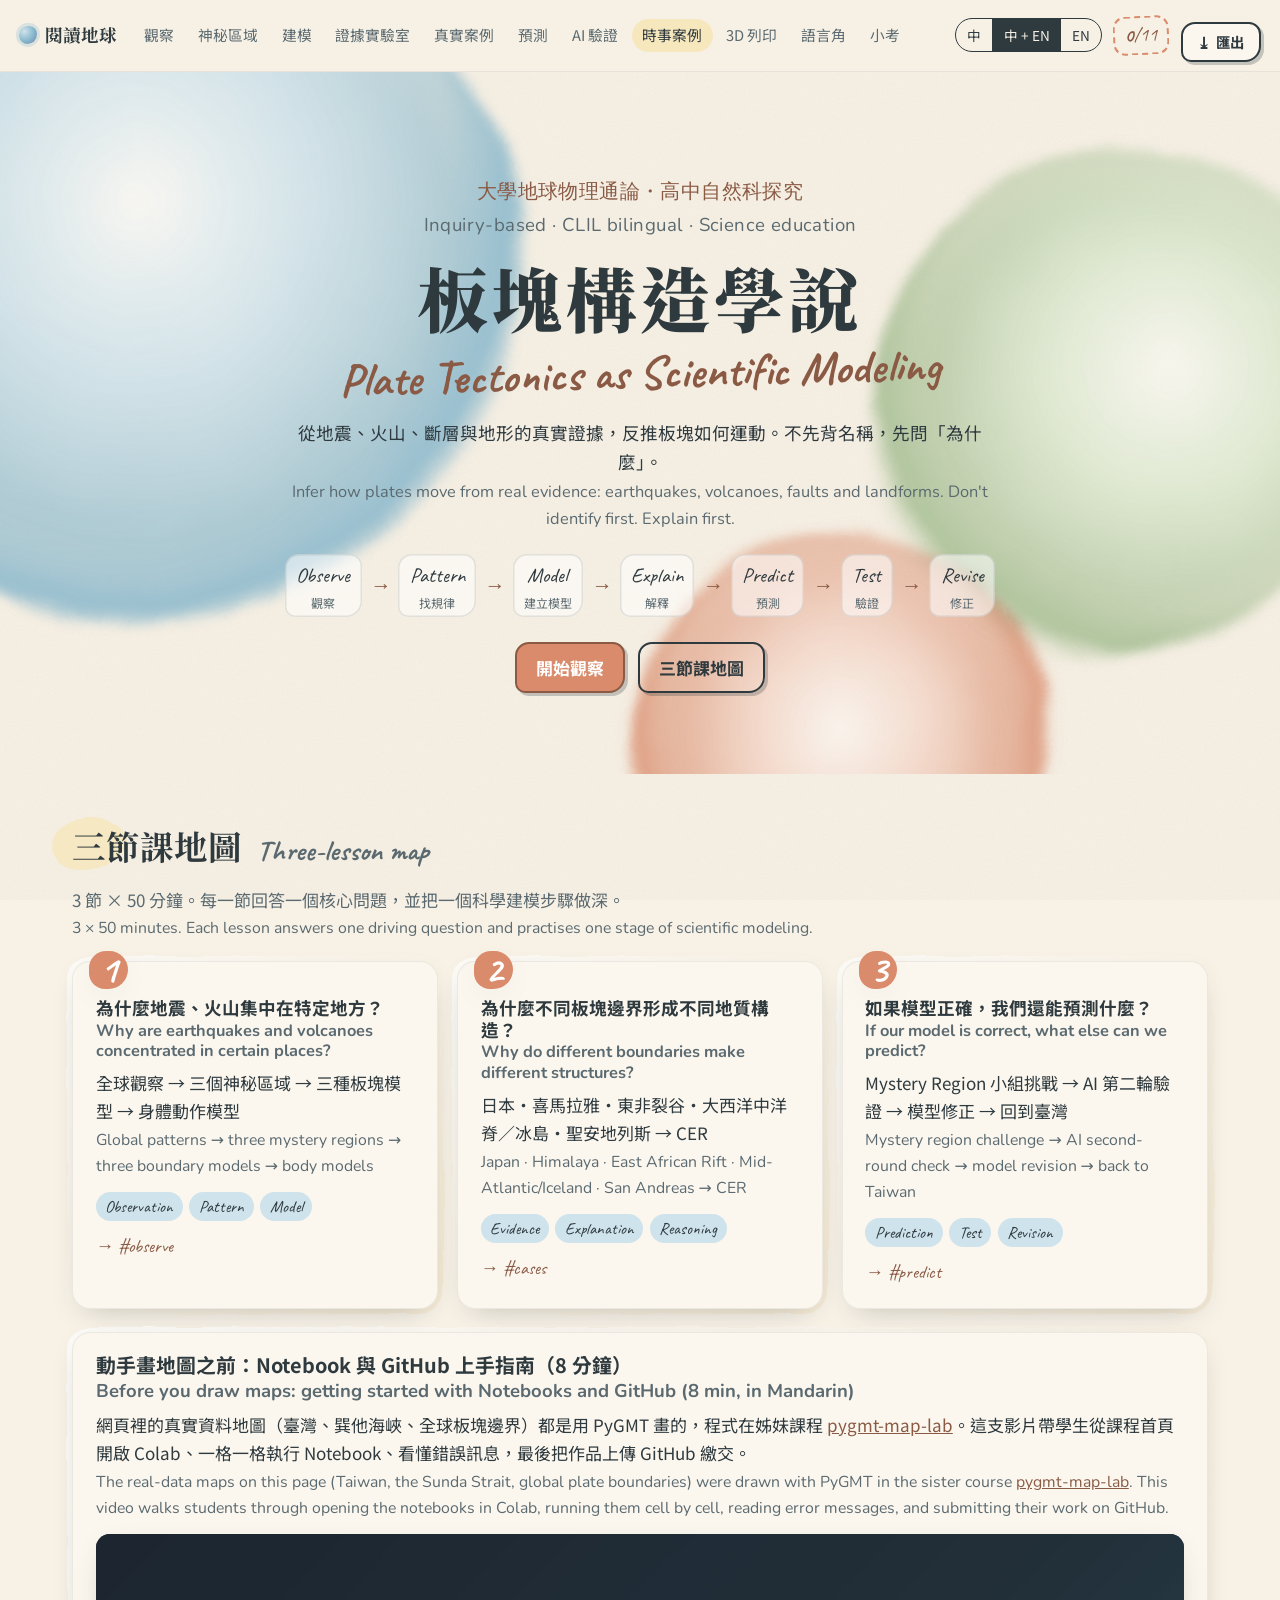
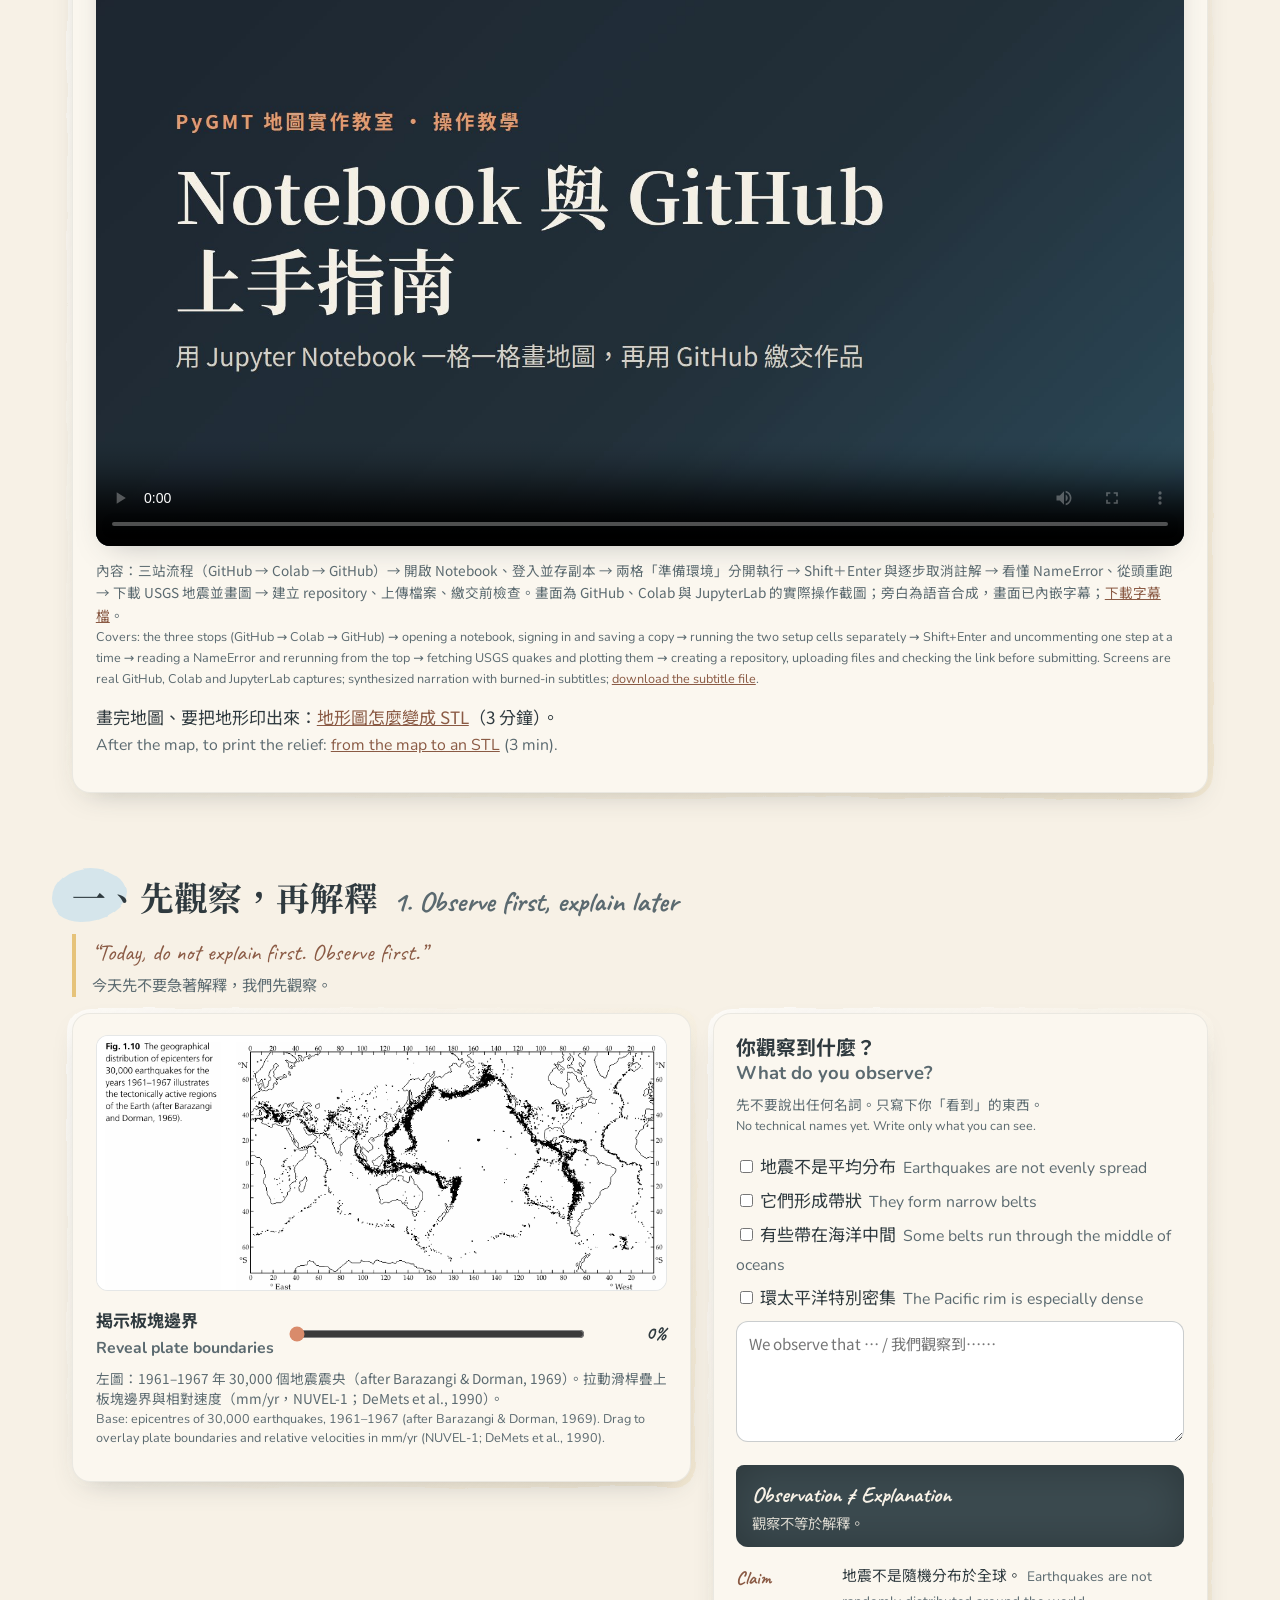
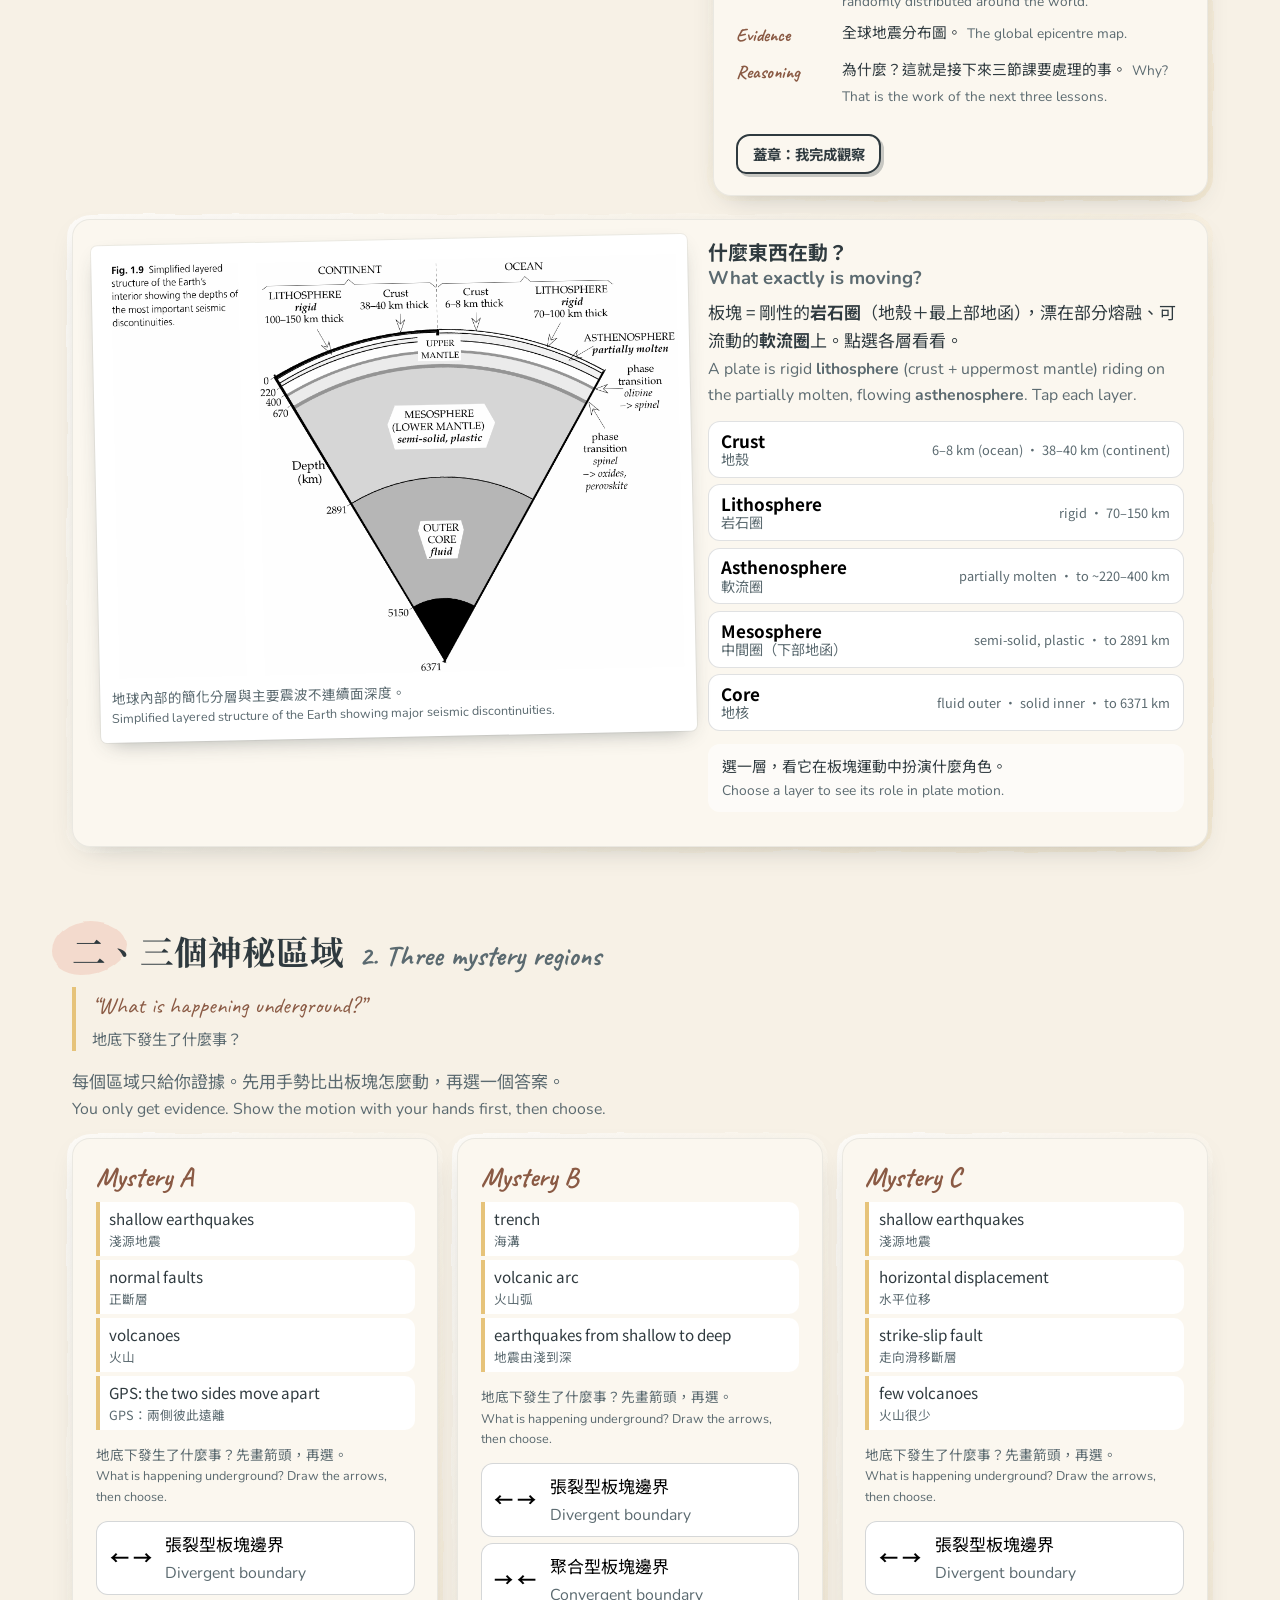
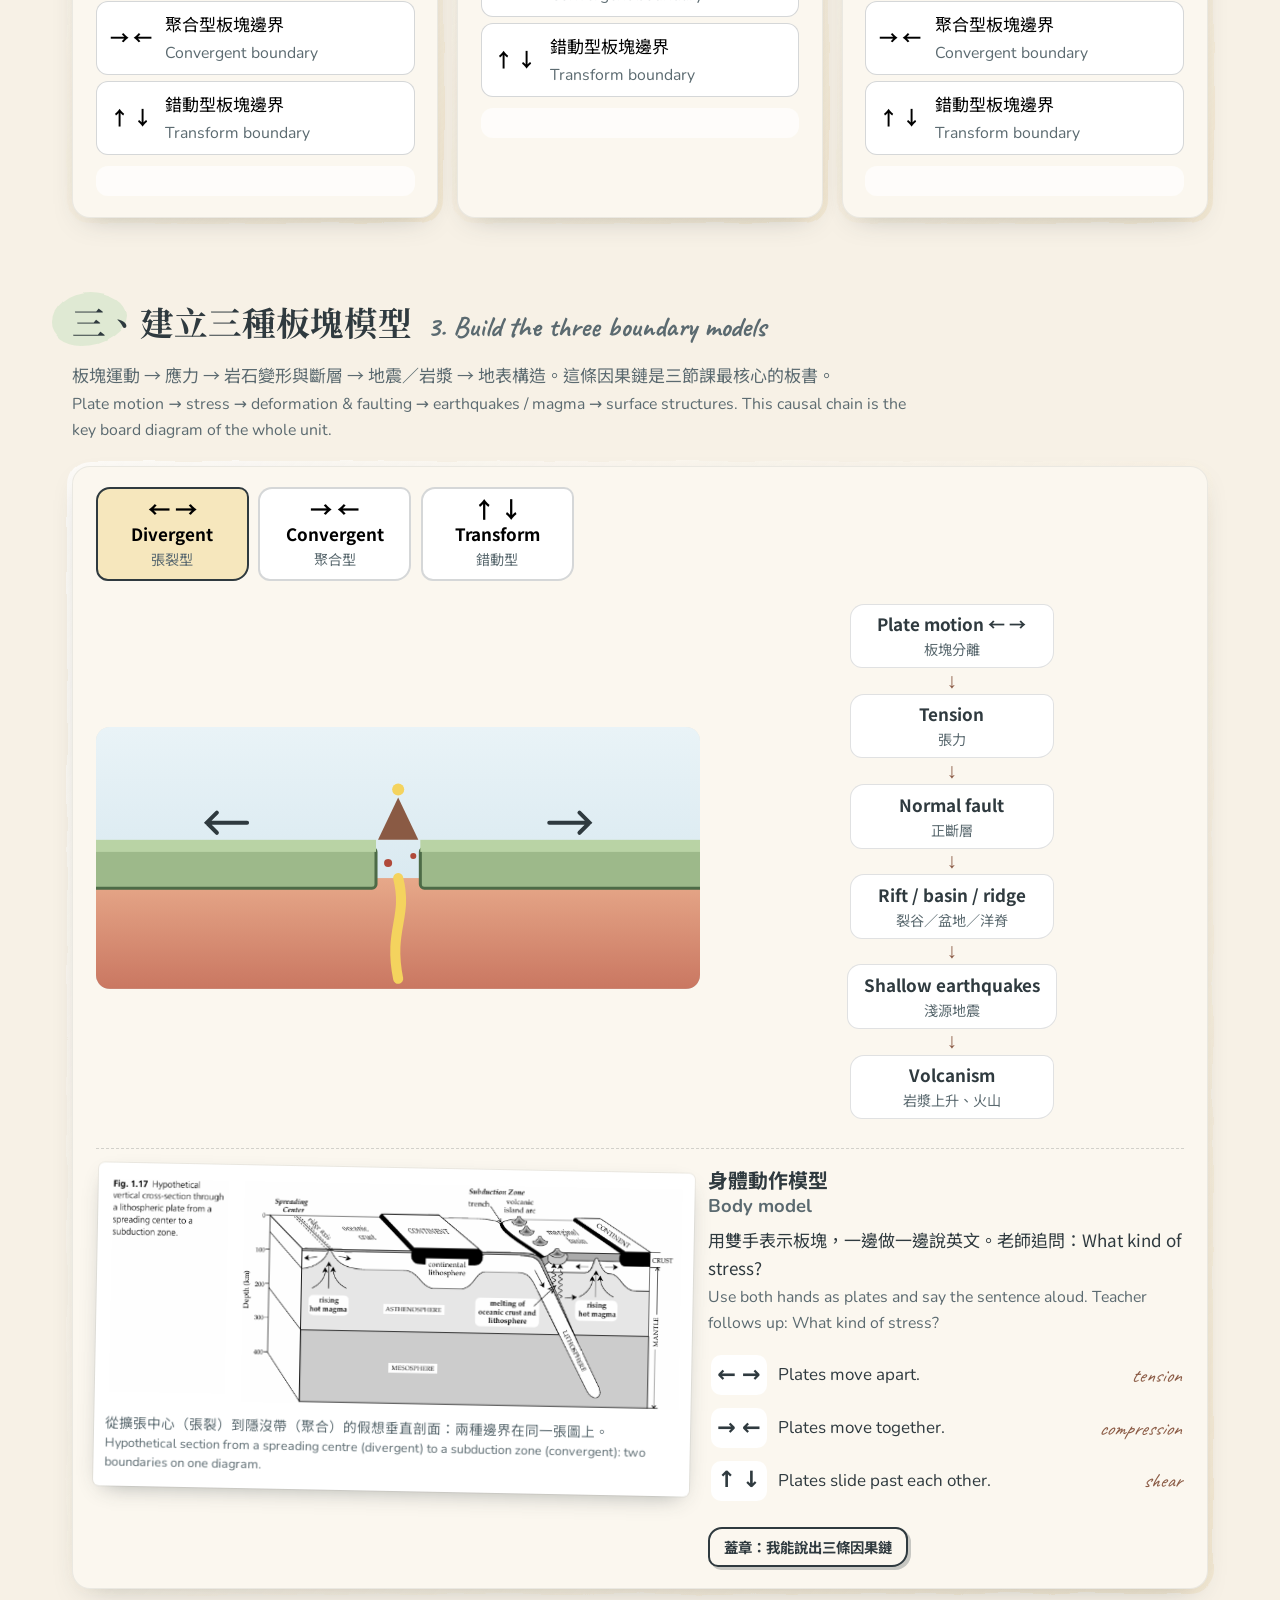
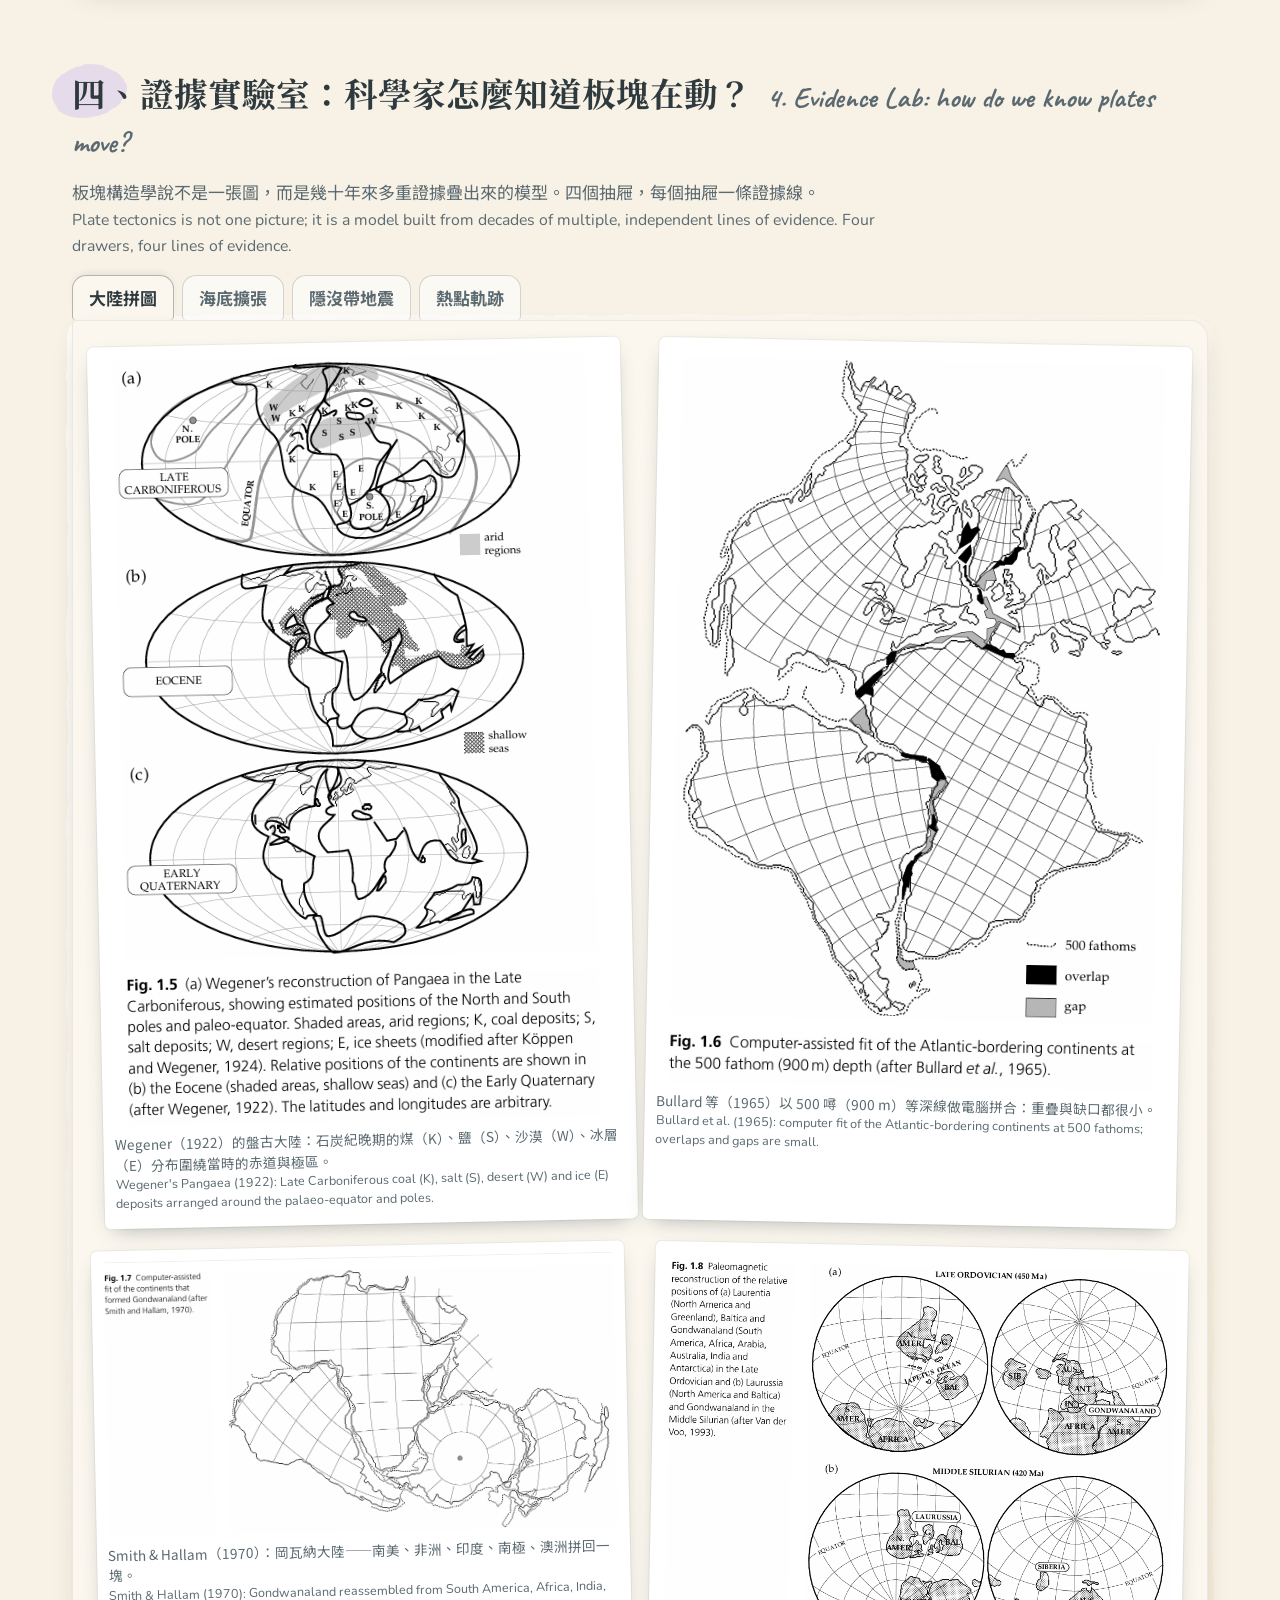
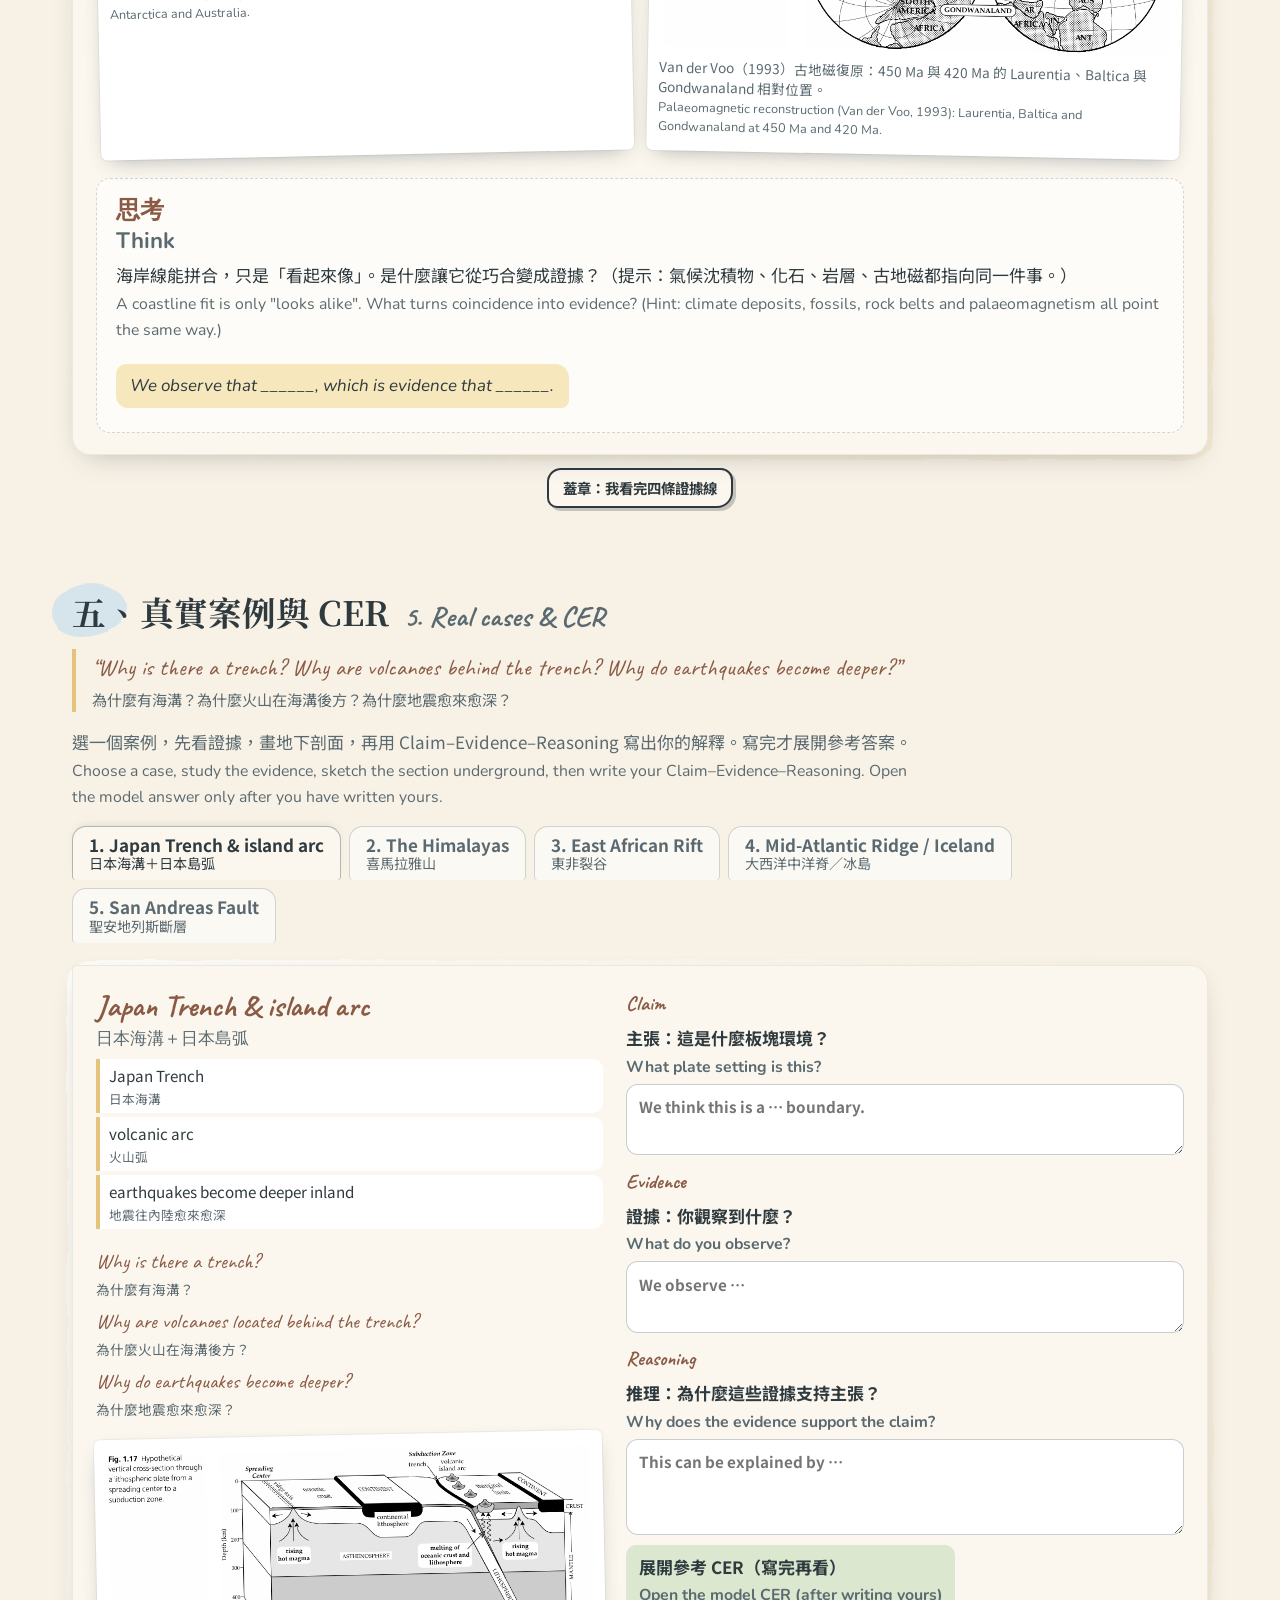
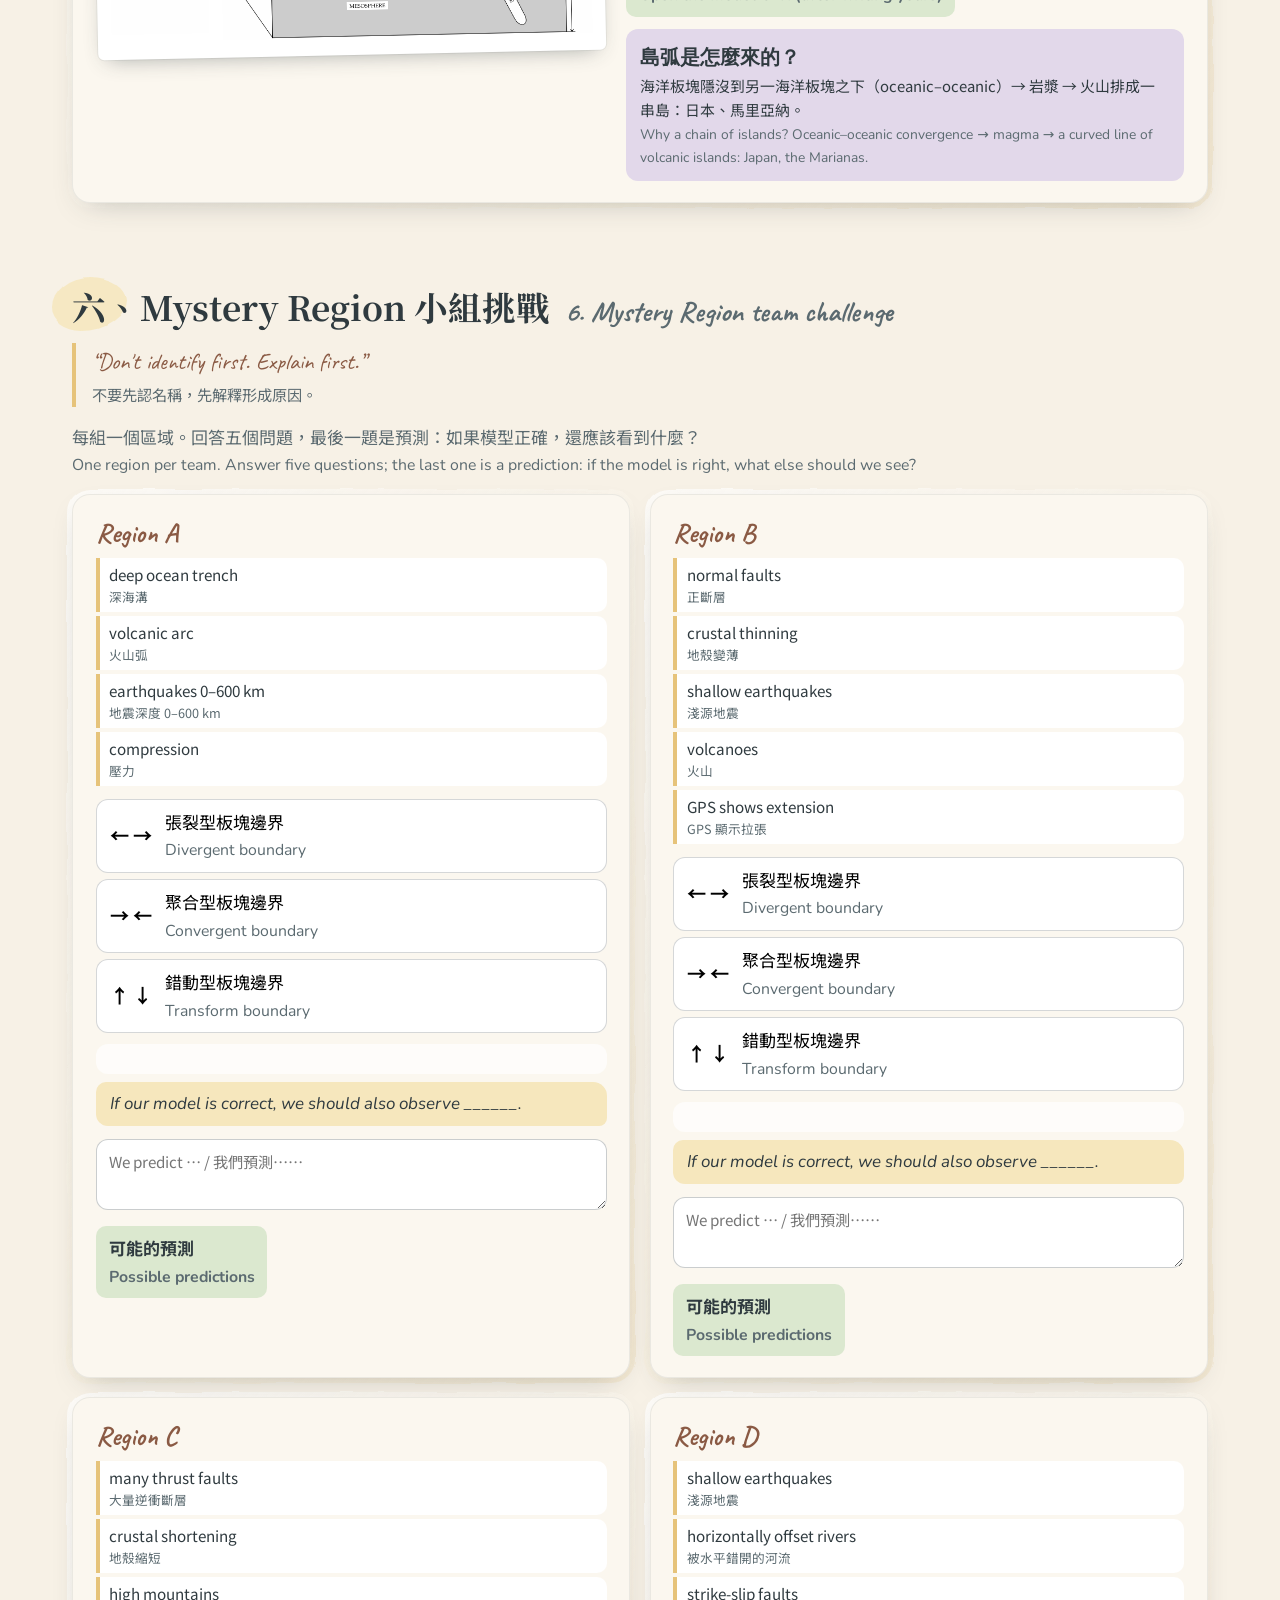
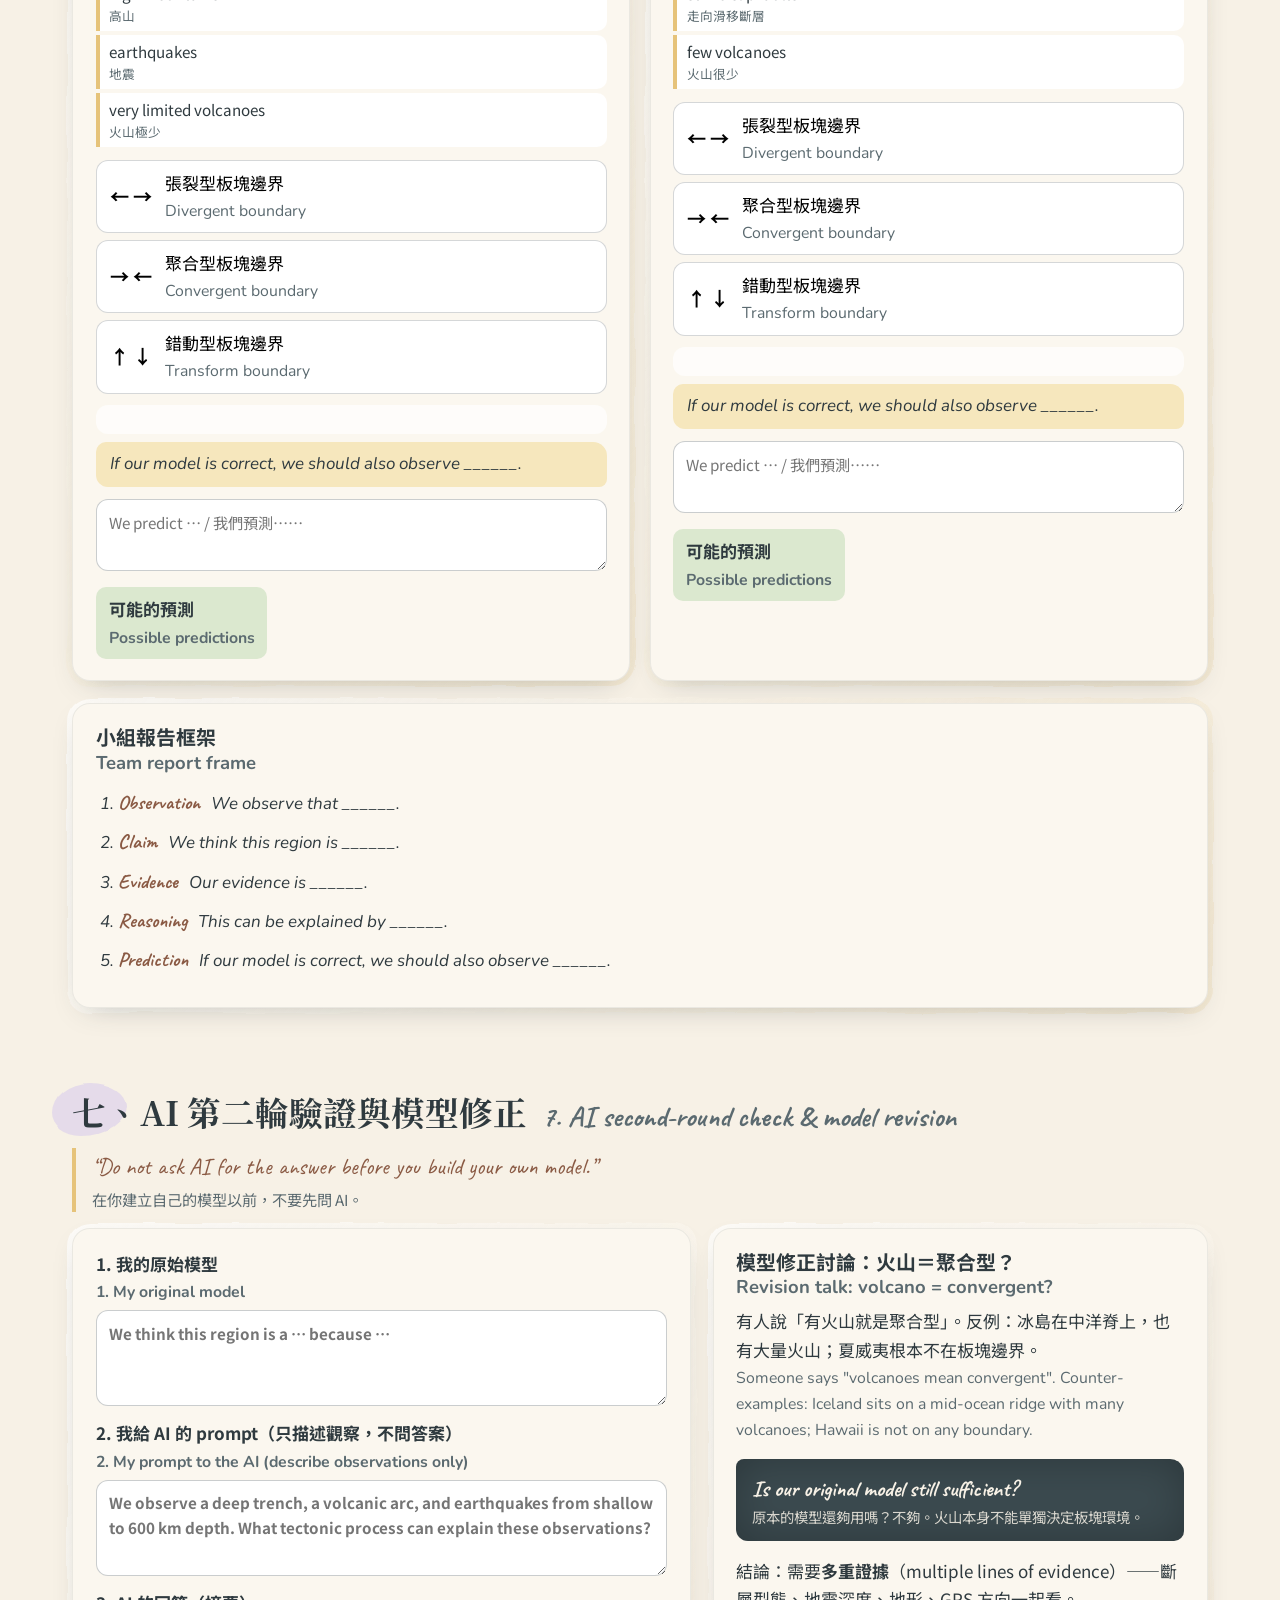
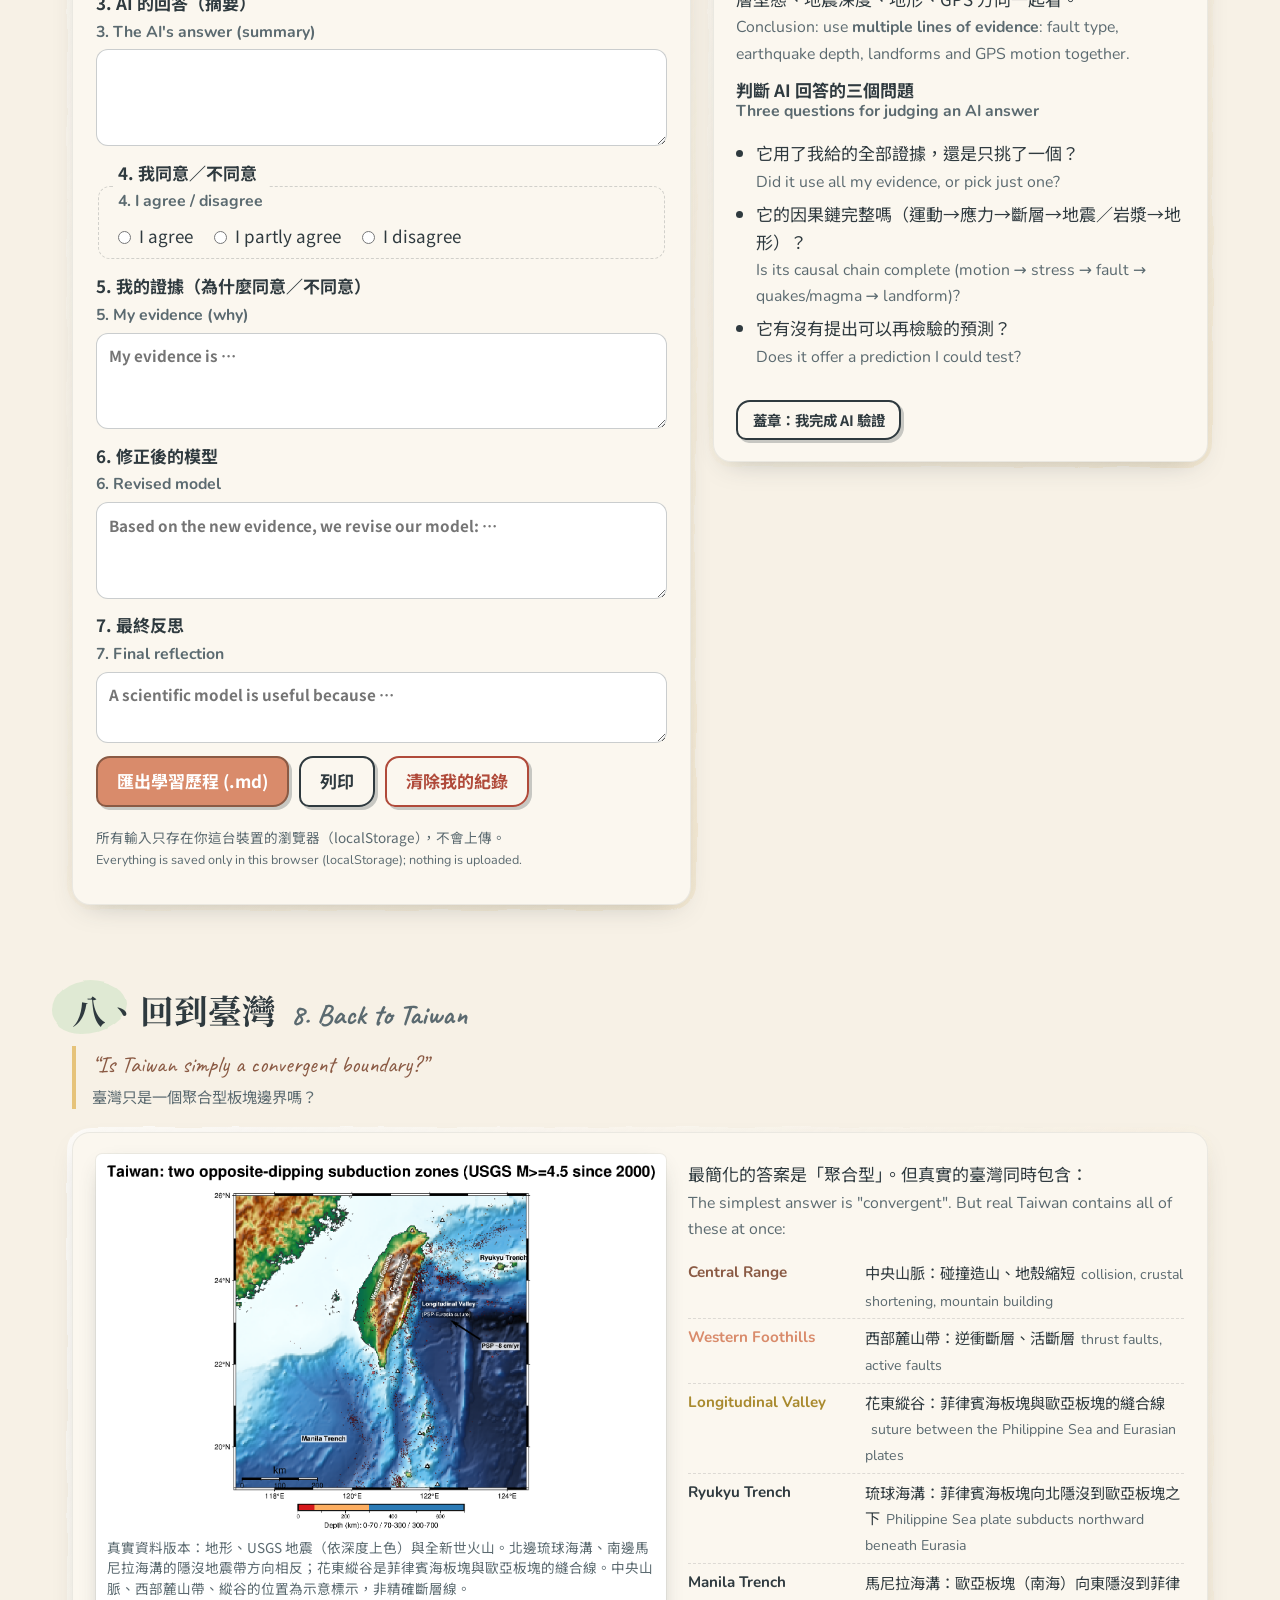
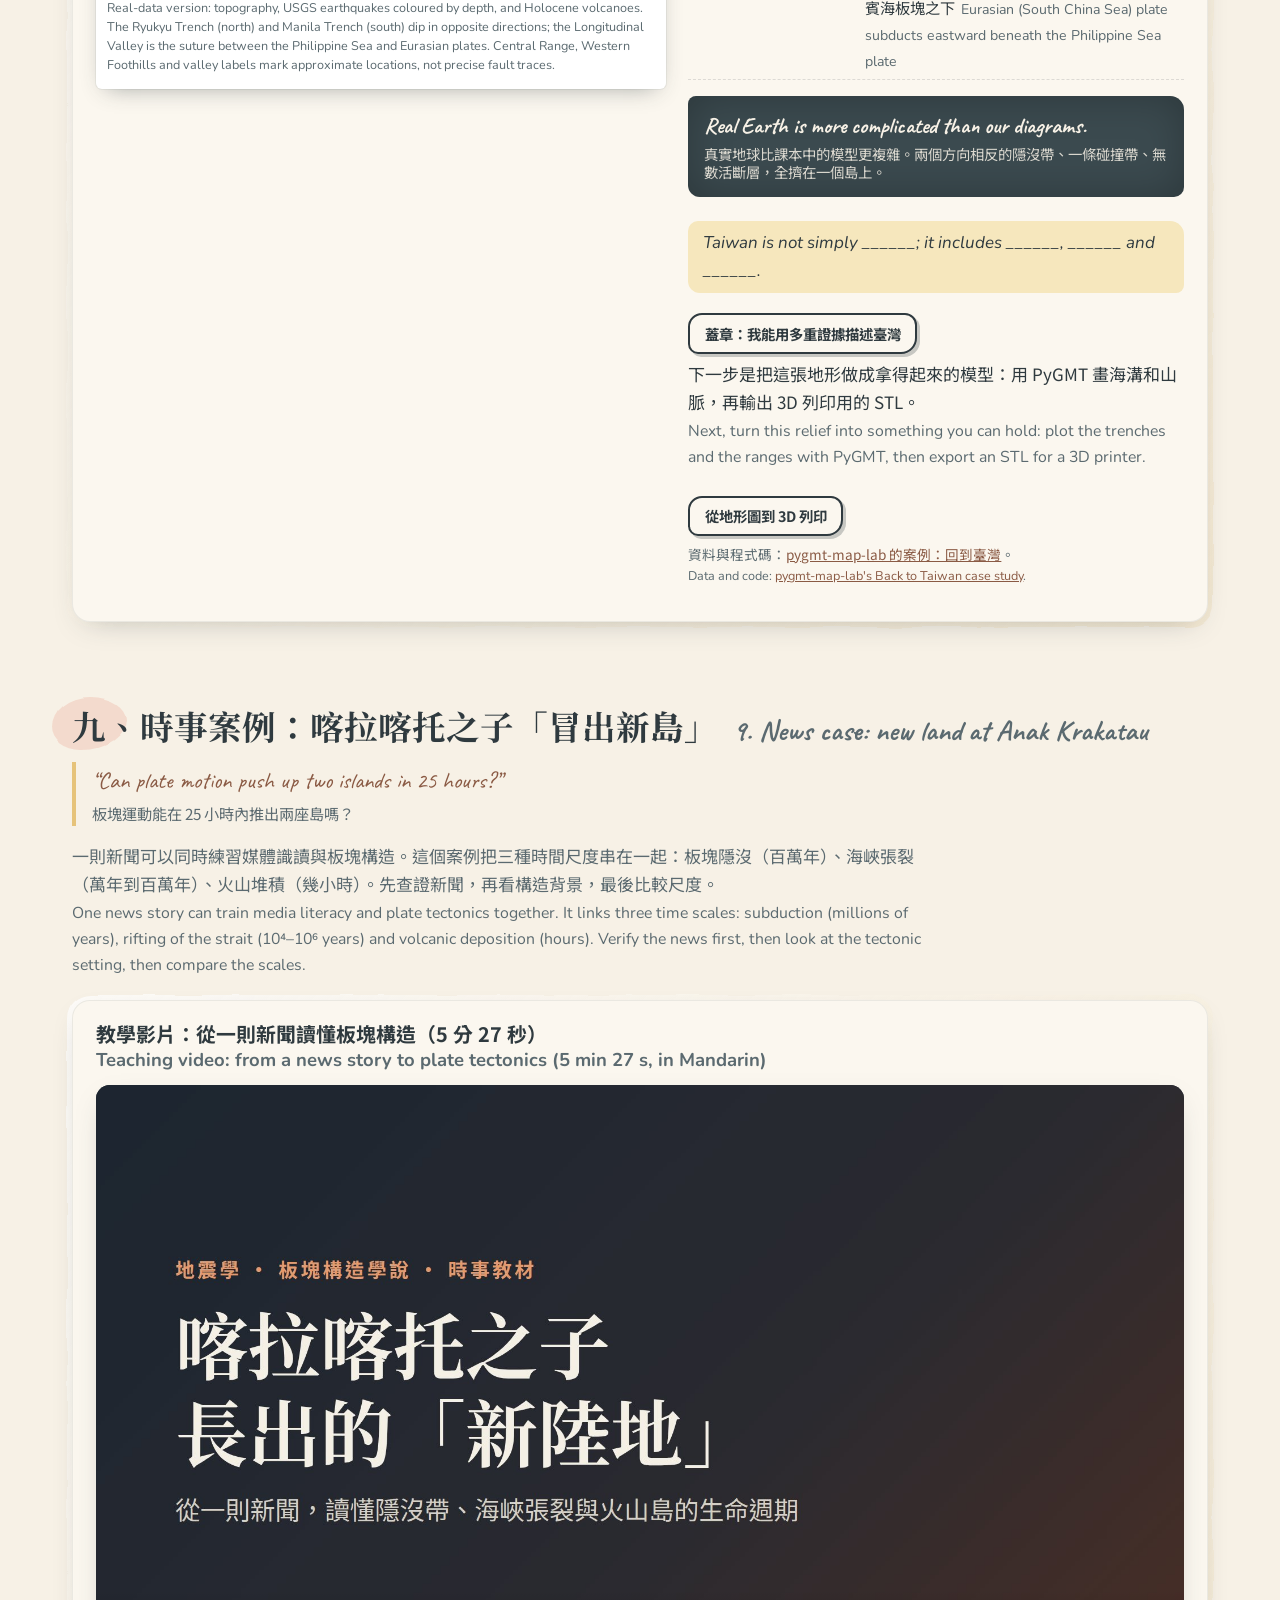
==== commit 57ce18f5: "Add three class quiz links section to index.html Co-authored-by: oceanicdayi <20176753+oceanicdayi@u" ====
--- a/index.html
+++ b/index.html
@@ -45,6 +45,7 @@
     <a href="#krakatau"><span class="bi"><span class="zh">時事案例</span><span class="en">News case</span></span></a>
     <a href="pygmt-3dprint.html"><span class="bi"><span class="zh">3D 列印</span><span class="en">3D print</span></span></a>
     <a href="#language"><span class="bi"><span class="zh">語言角</span><span class="en">Language</span></span></a>
+    <a href="#quiz"><span class="bi"><span class="zh">小考</span><span class="en">Quizzes</span></span></a>
   </nav>
   <div class="tools">
     <div class="lang-toggle" role="group" aria-label="language">
@@ -134,7 +135,7 @@
       <track kind="captions" srclang="zh-Hant" label="中文字幕" src="artifacts/22-notebook_github_tutorial.vtt">
     </video>
     <p class="bi hint"><span class="zh">內容：三站流程（GitHub → Colab → GitHub）→ 開啟 Notebook、登入並存副本 → 兩格「準備環境」分開執行 → Shift＋Enter 與逐步取消註解 → 看懂 NameError、從頭重跑 → 下載 USGS 地震並畫圖 → 建立 repository、上傳檔案、繳交前檢查。畫面為 GitHub、Colab 與 JupyterLab 的實際操作截圖；旁白為語音合成，畫面已內嵌字幕；<a href="artifacts/22-notebook_github_tutorial.vtt" download>下載字幕檔</a>。</span><span class="en">Covers: the three stops (GitHub → Colab → GitHub) → opening a notebook, signing in and saving a copy → running the two setup cells separately → Shift+Enter and uncommenting one step at a time → reading a NameError and rerunning from the top → fetching USGS quakes and plotting them → creating a repository, uploading files and checking the link before submitting. Screens are real GitHub, Colab and JupyterLab captures; synthesized narration with burned-in subtitles; <a href="artifacts/22-notebook_github_tutorial.vtt" download>download the subtitle file</a>.</span></p>
-    <p class="bi"><span class="zh">想把地形印成模型，那是另外一節（約 25 分鐘，用現成範例，不當堂安裝）：<a href="pygmt-3dprint.html#class">這一節實際做什麼</a>。</span><span class="en">Printing the relief is a separate period (about 25 minutes, using the example file, with no install in class): <a href="pygmt-3dprint.html#class">what that period actually does</a>.</span></p>
+    <p class="bi"><span class="zh">畫完地圖、要把地形印出來：<a href="pygmt-3dprint.html#video">地形圖怎麼變成 STL</a>（3 分鐘）。</span><span class="en">After the map, to print the relief: <a href="pygmt-3dprint.html#video">from the map to an STL</a> (3 min).</span></p>
   </div>
 </section>
 
@@ -498,7 +499,7 @@
       </div>
       <p class="frame">Taiwan is not simply ______; it includes ______, ______ and ______.</p>
       <button class="btn small stamp-btn" data-stamp="taiwan"><span class="bi"><span class="zh">蓋章：我能用多重證據描述臺灣</span><span class="en">Stamp: I can describe Taiwan with multiple lines of evidence</span></span></button>
-      <p class="bi"><span class="zh">延伸，另外一節，不排進這三節的 50 分鐘：同一張地形可以做成拿得起來的模型。課堂上用現成範例，不必當堂安裝 PyGMT。</span><span class="en">Extension for another period, outside these three 50-minute lessons: the same relief can become a model you hold. In class, use the example file. Do not install PyGMT in that period.</span></p>
+      <p class="bi"><span class="zh">下一步是把這張地形做成拿得起來的模型：用 PyGMT 畫海溝和山脈，再輸出 3D 列印用的 STL。</span><span class="en">Next, turn this relief into something you can hold: plot the trenches and the ranges with PyGMT, then export an STL for a 3D printer.</span></p>
       <a class="btn small" href="pygmt-3dprint.html"><span class="bi"><span class="zh">從地形圖到 3D 列印</span><span class="en">From the map to a 3D print</span></span></a>
       <p class="bi hint"><span class="zh">資料與程式碼：<a href="https://github.com/oceanicdayi/pygmt-map-lab/blob/main/case-studies/taiwan-back-to-taiwan/taiwan_map.py" target="_blank" rel="noopener">pygmt-map-lab 的案例：回到臺灣</a>。</span><span class="en">Data and code: <a href="https://github.com/oceanicdayi/pygmt-map-lab/blob/main/case-studies/taiwan-back-to-taiwan/taiwan_map.py" target="_blank" rel="noopener">pygmt-map-lab's Back to Taiwan case study</a>.</span></p>
     </div>
@@ -699,7 +700,7 @@
   </div>
 
   <!-- D. time-scale lab -->
-  <div class="card wide" id="krak-scale">
+  <div class="card wide">
     <h3 class="bi"><span class="zh">D. 時間尺度實驗：是板塊「推」出來的嗎？</span><span class="en">D. Time-scale lab: did plate motion push this land up?</span></h3>
     <p class="bi"><span class="zh">拉動滑桿，比較同一段距離：板塊要走多久？這次噴發只用了 25 小時。</span><span class="en">Drag the slider and compare the same distance: how long does the plate need? The eruption took 25 hours.</span></p>
     <div class="lab">
@@ -714,15 +715,6 @@
 
   <!-- E. classroom use -->
   <h3 class="sub-head bi"><span class="zh">E. 課堂怎麼用</span><span class="en">E. How to use it in class</span></h3>
-  <div class="card wide" id="krak-20min">
-    <h3 class="bi"><span class="zh">只剩 20 分鐘時，做這三件事</span><span class="en">With 20 minutes left, do these three things</span></h3>
-    <ol>
-      <li class="bi"><span class="zh"><a href="#claim-list">查證題（A）</a>：把標題和測量分開。約 8 分鐘。</span><span class="en"><a href="#claim-list">The claim sort (A)</a>: separate the headline from the measurements. About 8 minutes.</span></li>
-      <li class="bi"><span class="zh"><a href="#krak-scale">時間尺度滑桿（D）</a>：自己算出 760 公尺要幾萬年。約 5 分鐘。</span><span class="en"><a href="#krak-scale">The time-scale slider (D)</a>: compute how many tens of thousands of years 760 metres would take. About 5 minutes.</span></li>
-      <li class="bi"><span class="zh"><a href="#krak-cer">CER（F）</a>：新陸地是火山堆積，不是板塊推出來的。約 7 分鐘。</span><span class="en"><a href="#krak-cer">The CER (F)</a>: the new land is a volcanic deposit, not something the plates pushed up. About 7 minutes.</span></li>
-    </ol>
-    <p class="bi hint"><span class="zh">5 分鐘的影片請課前看。剖面、岩漿管道、Sentinel-2、單力模型和防災網是另一節的材料，不要和上面三件事擠在同一節。下面的卡片是選單，另一節再抽一張。</span><span class="en">Watch the 5-minute video before class. The section, the magma plumbing, Sentinel-2, the single-force model and the warning-network design belong in another period. The cards below are a menu: pick one card next time.</span></p>
-  </div>
   <div class="lesson-grid">
     <article class="card">
       <h4 class="bi"><span class="zh">釐清迷思</span><span class="en">Break the misconception</span></h4>
@@ -778,7 +770,7 @@
   </div>
 
   <!-- F. CER -->
-  <div class="two-col krakatau-cer" id="krak-cer">
+  <div class="two-col krakatau-cer">
     <div class="card">
       <h3 class="bi"><span class="zh">F. 寫下你的 CER：這兩塊新陸地是怎麼來的？</span><span class="en">F. Write your CER: where did this new land come from?</span></h3>
       <form class="cer-form">
@@ -860,6 +852,32 @@
   </div>
 </section>
 
+<!-- ===================== QUIZ ===================== -->
+<section id="quiz" class="section">
+  <h2 class="sec-title"><span class="blob blob-plum"></span><span class="bi"><span class="zh">課堂小考</span><span class="en">Class Quizzes</span></span></h2>
+  <p class="bi sub"><span class="zh">點選對應節次的連結，填寫 Google 表單小考。</span><span class="en">Click the link for your lesson and complete the Google Form quiz.</span></p>
+  <div class="lesson-grid">
+    <a class="card lesson" href="https://docs.google.com/forms/d/e/1FAIpQLSdgcHE4yPh1wHSq18gkgjlltJ3T3CT04eYBoWQnLmeYacjOgQ/viewform?usp=header" target="_blank" rel="noopener" style="text-decoration:none;display:block">
+      <span class="lesson-num">1</span>
+      <h3 class="bi"><span class="zh">第一節小考</span><span class="en">Lesson 1 Quiz</span></h3>
+      <p class="bi"><span class="zh">為什麼地震、火山集中在特定地方？</span><span class="en">Why are earthquakes and volcanoes concentrated in certain places?</span></p>
+      <span class="btn small" style="pointer-events:none"><span class="bi"><span class="zh">前往作答 ↗</span><span class="en">Go to quiz ↗</span></span></span>
+    </a>
+    <a class="card lesson" href="https://docs.google.com/forms/d/e/1FAIpQLScKNib5BzoCuLR_kKQ7lvlVsi0SmCcQdVZ9jUZ-y1WHK8s18g/viewform?usp=header" target="_blank" rel="noopener" style="text-decoration:none;display:block">
+      <span class="lesson-num">2</span>
+      <h3 class="bi"><span class="zh">第二節小考</span><span class="en">Lesson 2 Quiz</span></h3>
+      <p class="bi"><span class="zh">為什麼不同板塊邊界形成不同地質構造？</span><span class="en">Why do different boundaries make different structures?</span></p>
+      <span class="btn small" style="pointer-events:none"><span class="bi"><span class="zh">前往作答 ↗</span><span class="en">Go to quiz ↗</span></span></span>
+    </a>
+    <a class="card lesson" href="https://docs.google.com/forms/d/e/1FAIpQLSenH8_cA4j6hRKvKhWaCb9E6zST6qQ79dbiFwh0X_AqB1VLsg/viewform?usp=header" target="_blank" rel="noopener" style="text-decoration:none;display:block">
+      <span class="lesson-num">3</span>
+      <h3 class="bi"><span class="zh">第三節小考</span><span class="en">Lesson 3 Quiz</span></h3>
+      <p class="bi"><span class="zh">如果模型正確，我們還能預測什麼？</span><span class="en">If our model is correct, what else can we predict?</span></p>
+      <span class="btn small" style="pointer-events:none"><span class="bi"><span class="zh">前往作答 ↗</span><span class="en">Go to quiz ↗</span></span></span>
+    </a>
+  </div>
+</section>
+
 <!-- ===================== 11. EXIT TICKETS ===================== -->
 <section id="exit" class="section">
   <h2 class="sec-title"><span class="blob blob-ocean"></span><span class="bi"><span class="zh">十一、Exit Tickets</span><span class="en">11. Exit tickets</span></span></h2>
--- a/assets/style.css
+++ b/assets/style.css
@@ -18,7 +18,7 @@
   --font-zh-title:"Noto Serif TC","Songti TC","PMingLiU",serif;
 }
 *{box-sizing:border-box}
-html{scroll-behavior:smooth}
+html{scroll-behavior:smooth;scroll-padding-top:4.5rem}
 body{
   margin:0;color:var(--ink);background:var(--paper);
   font-family:var(--font-zh),var(--font-en);
